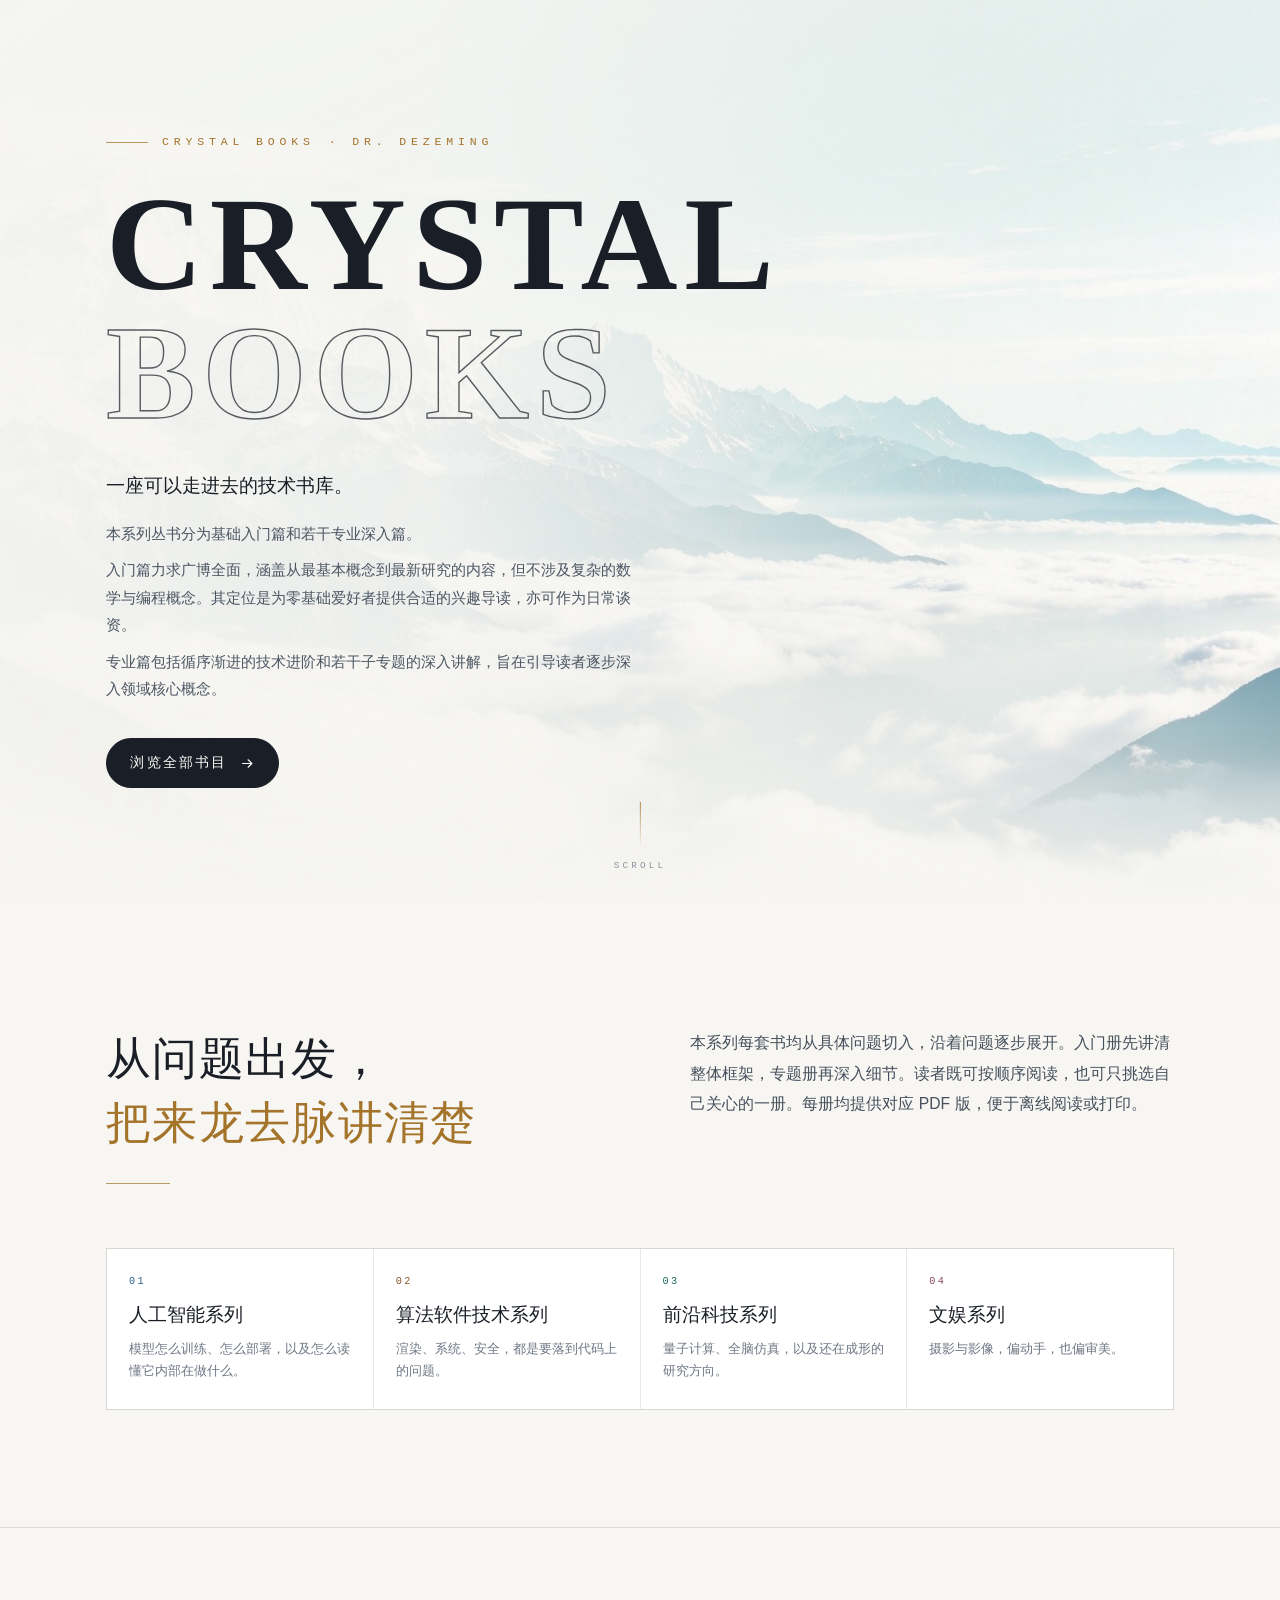
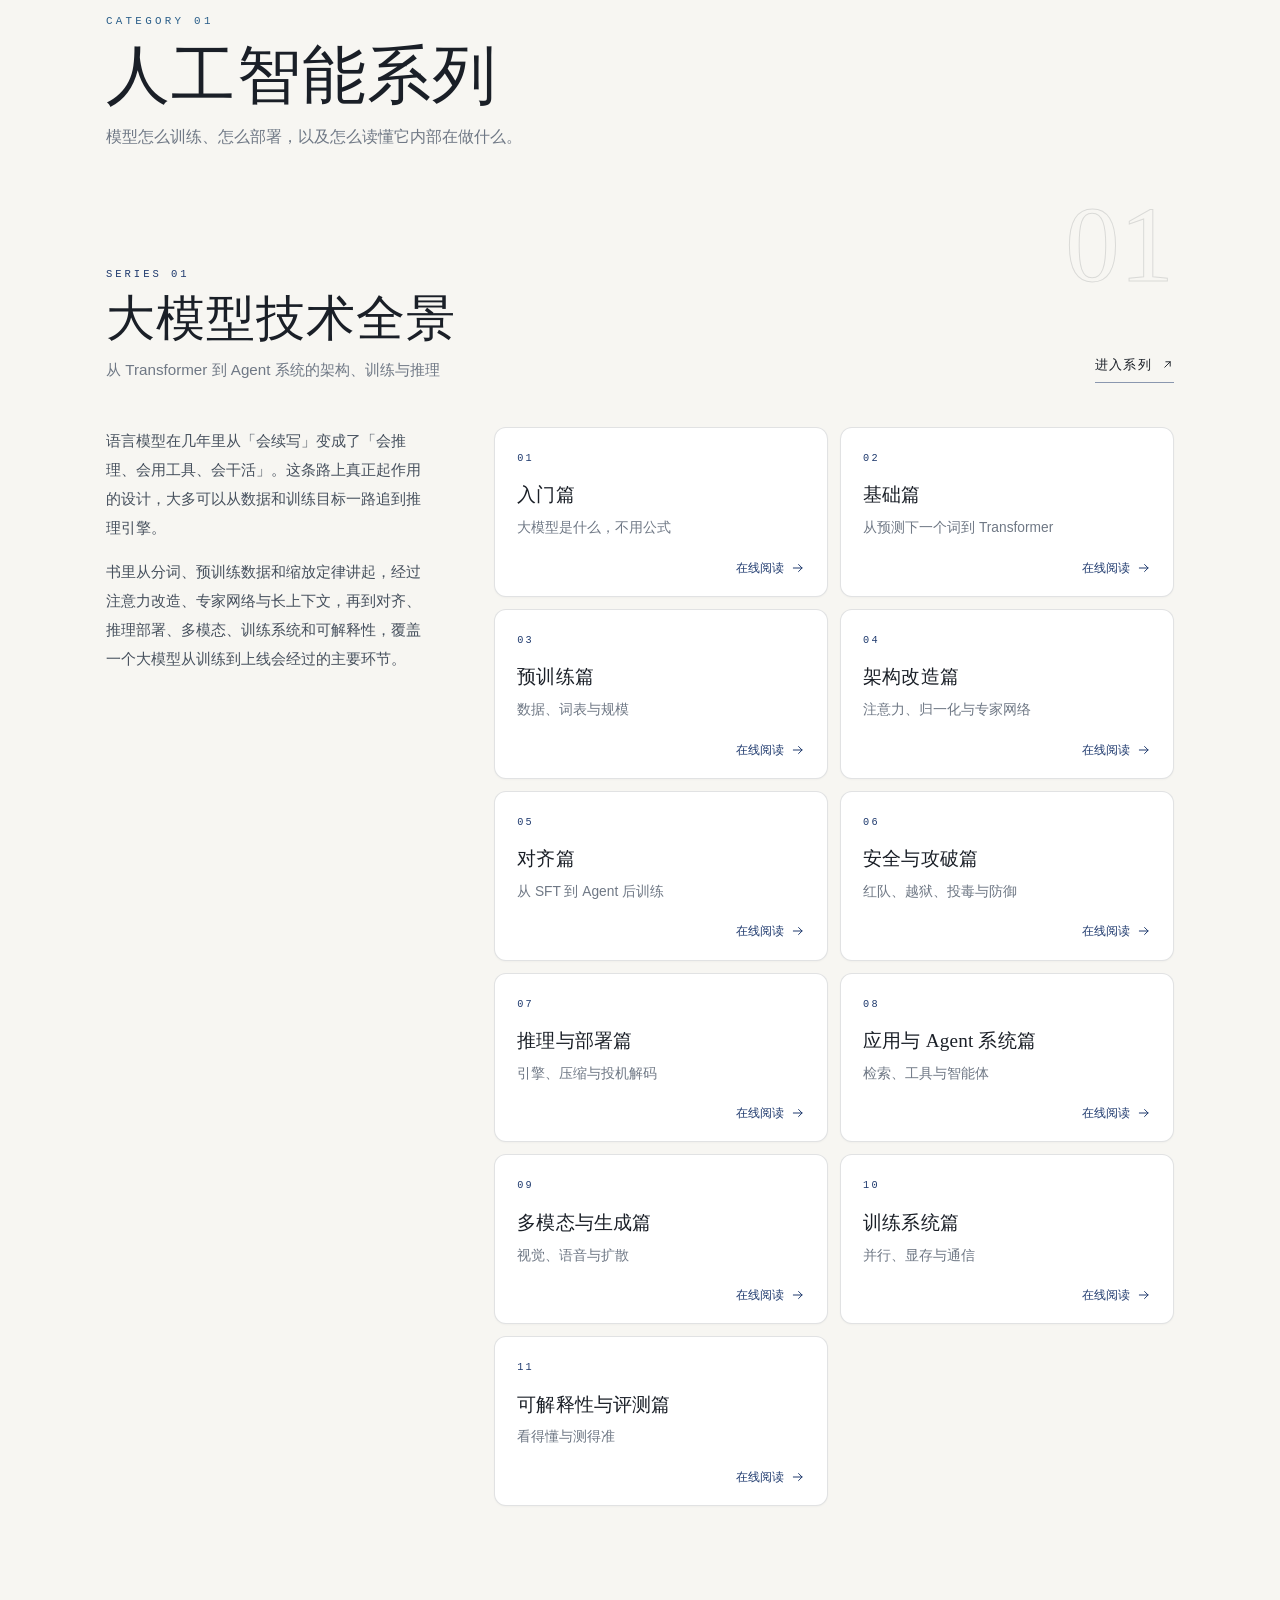
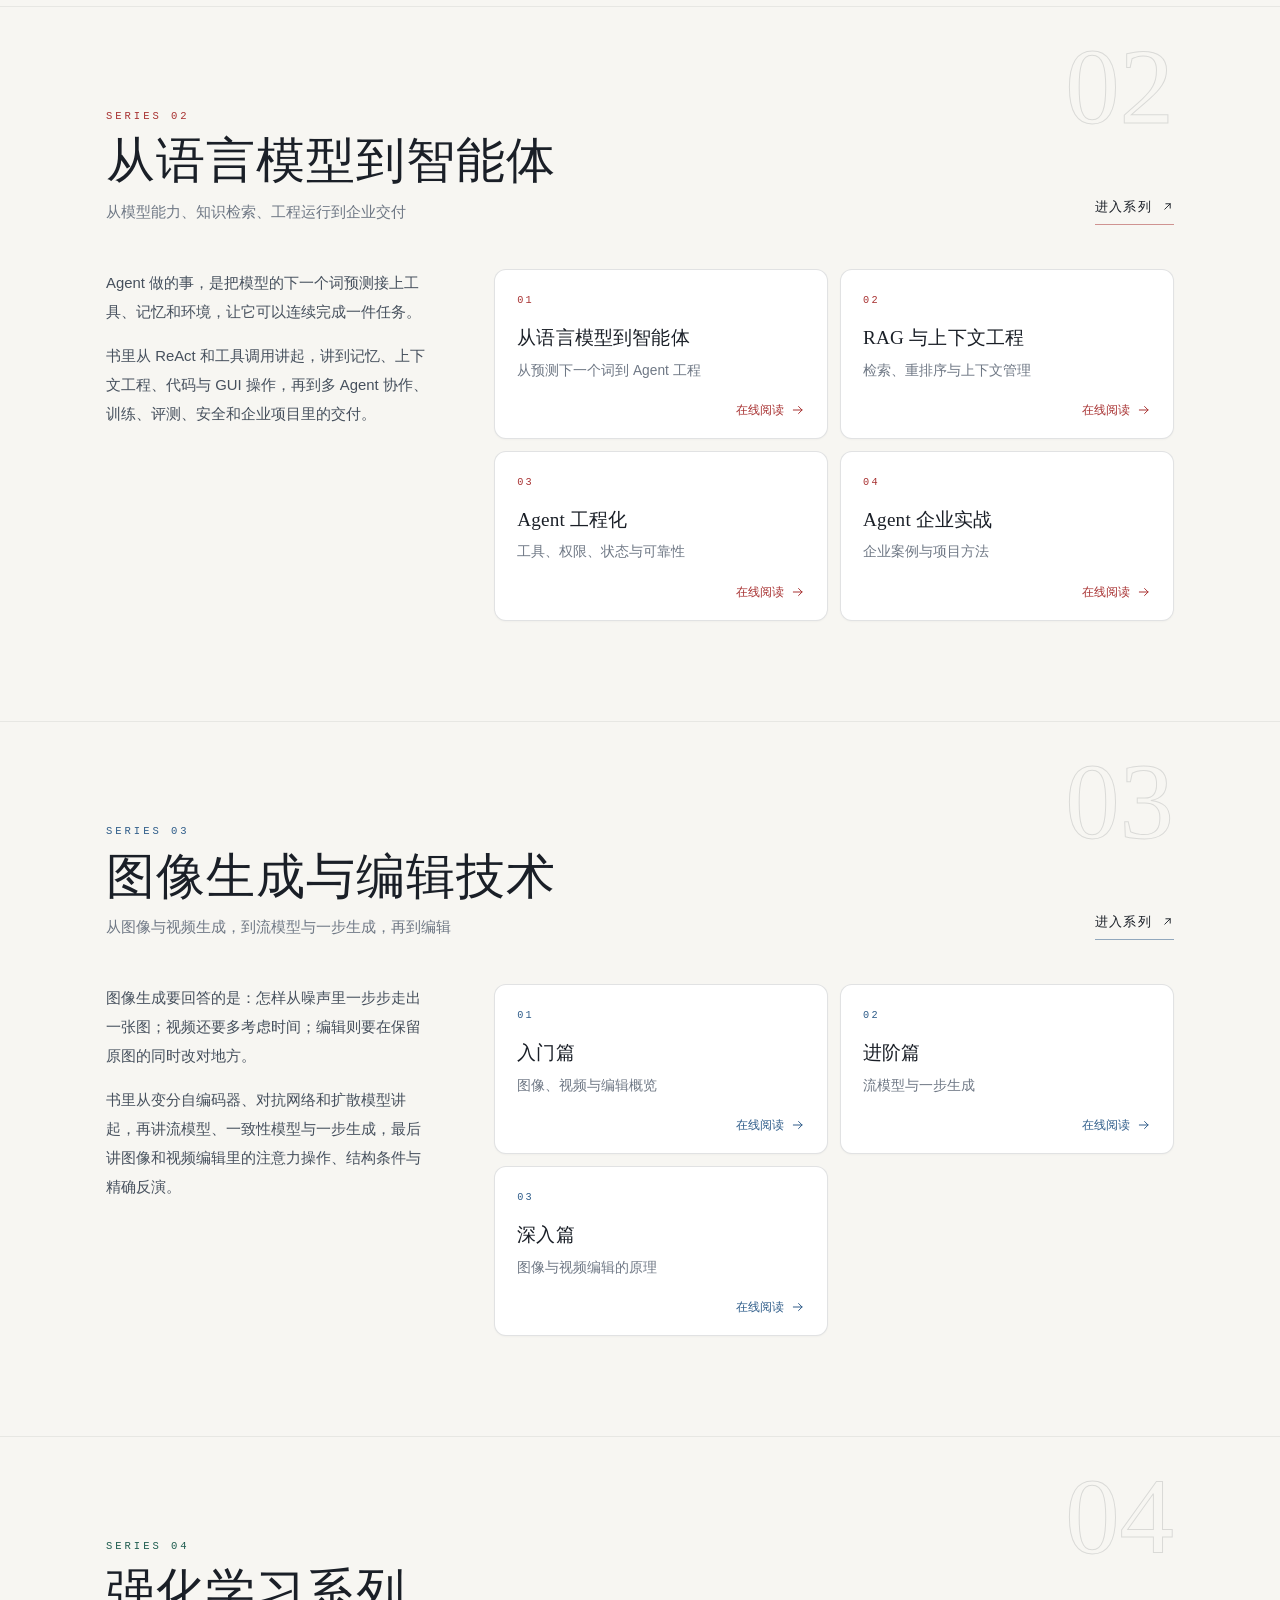
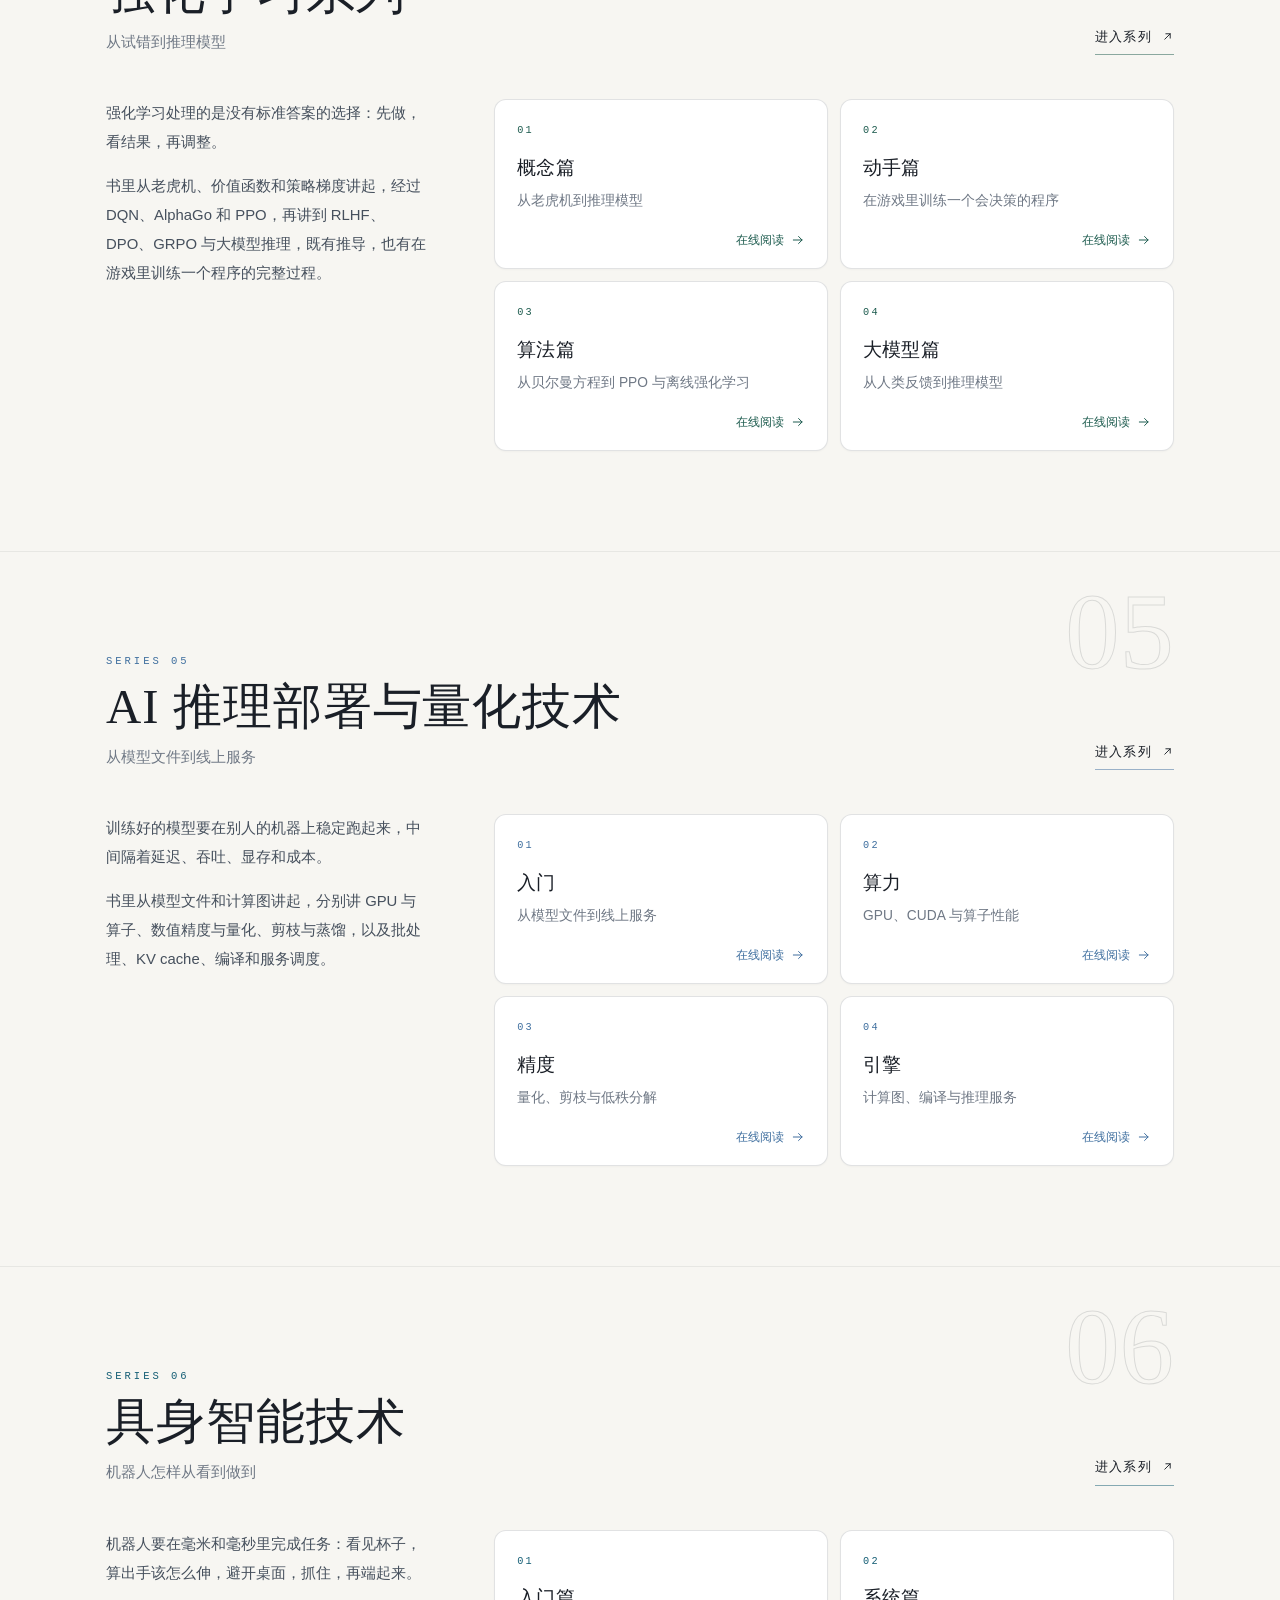
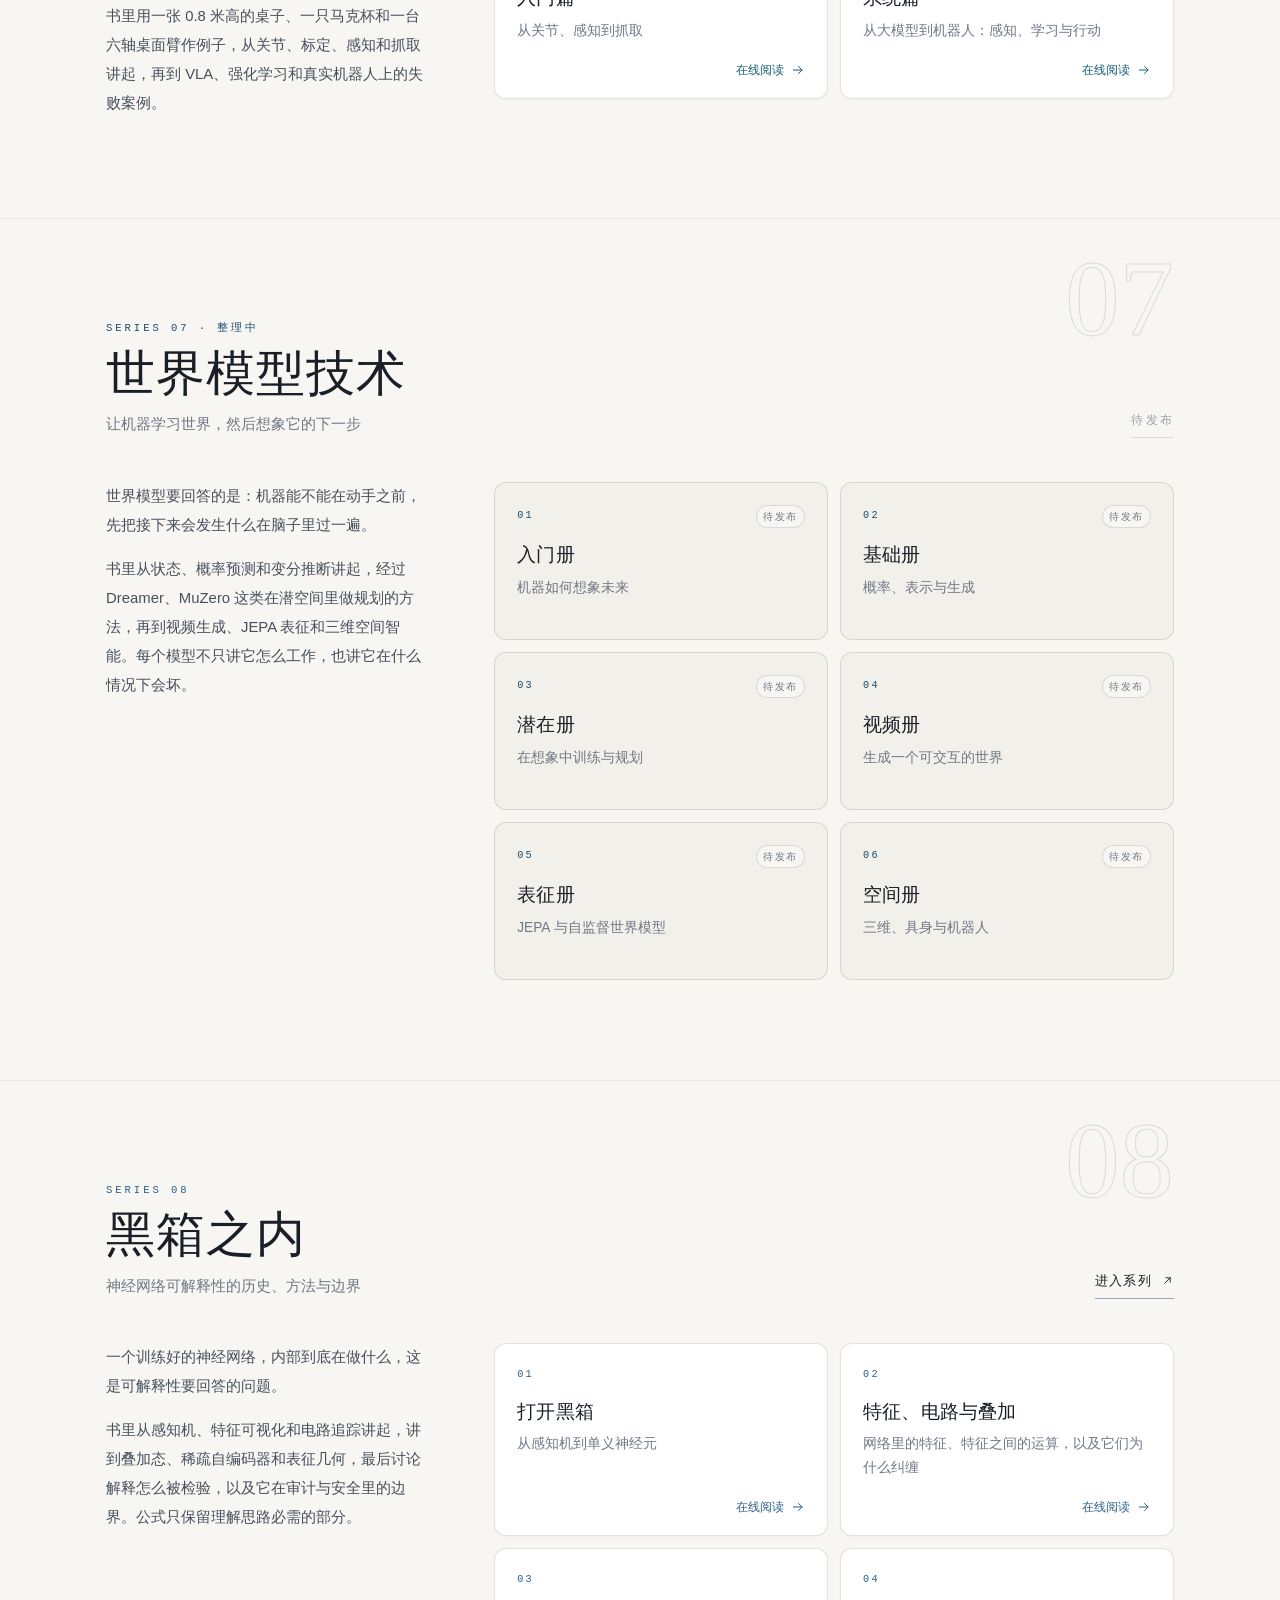
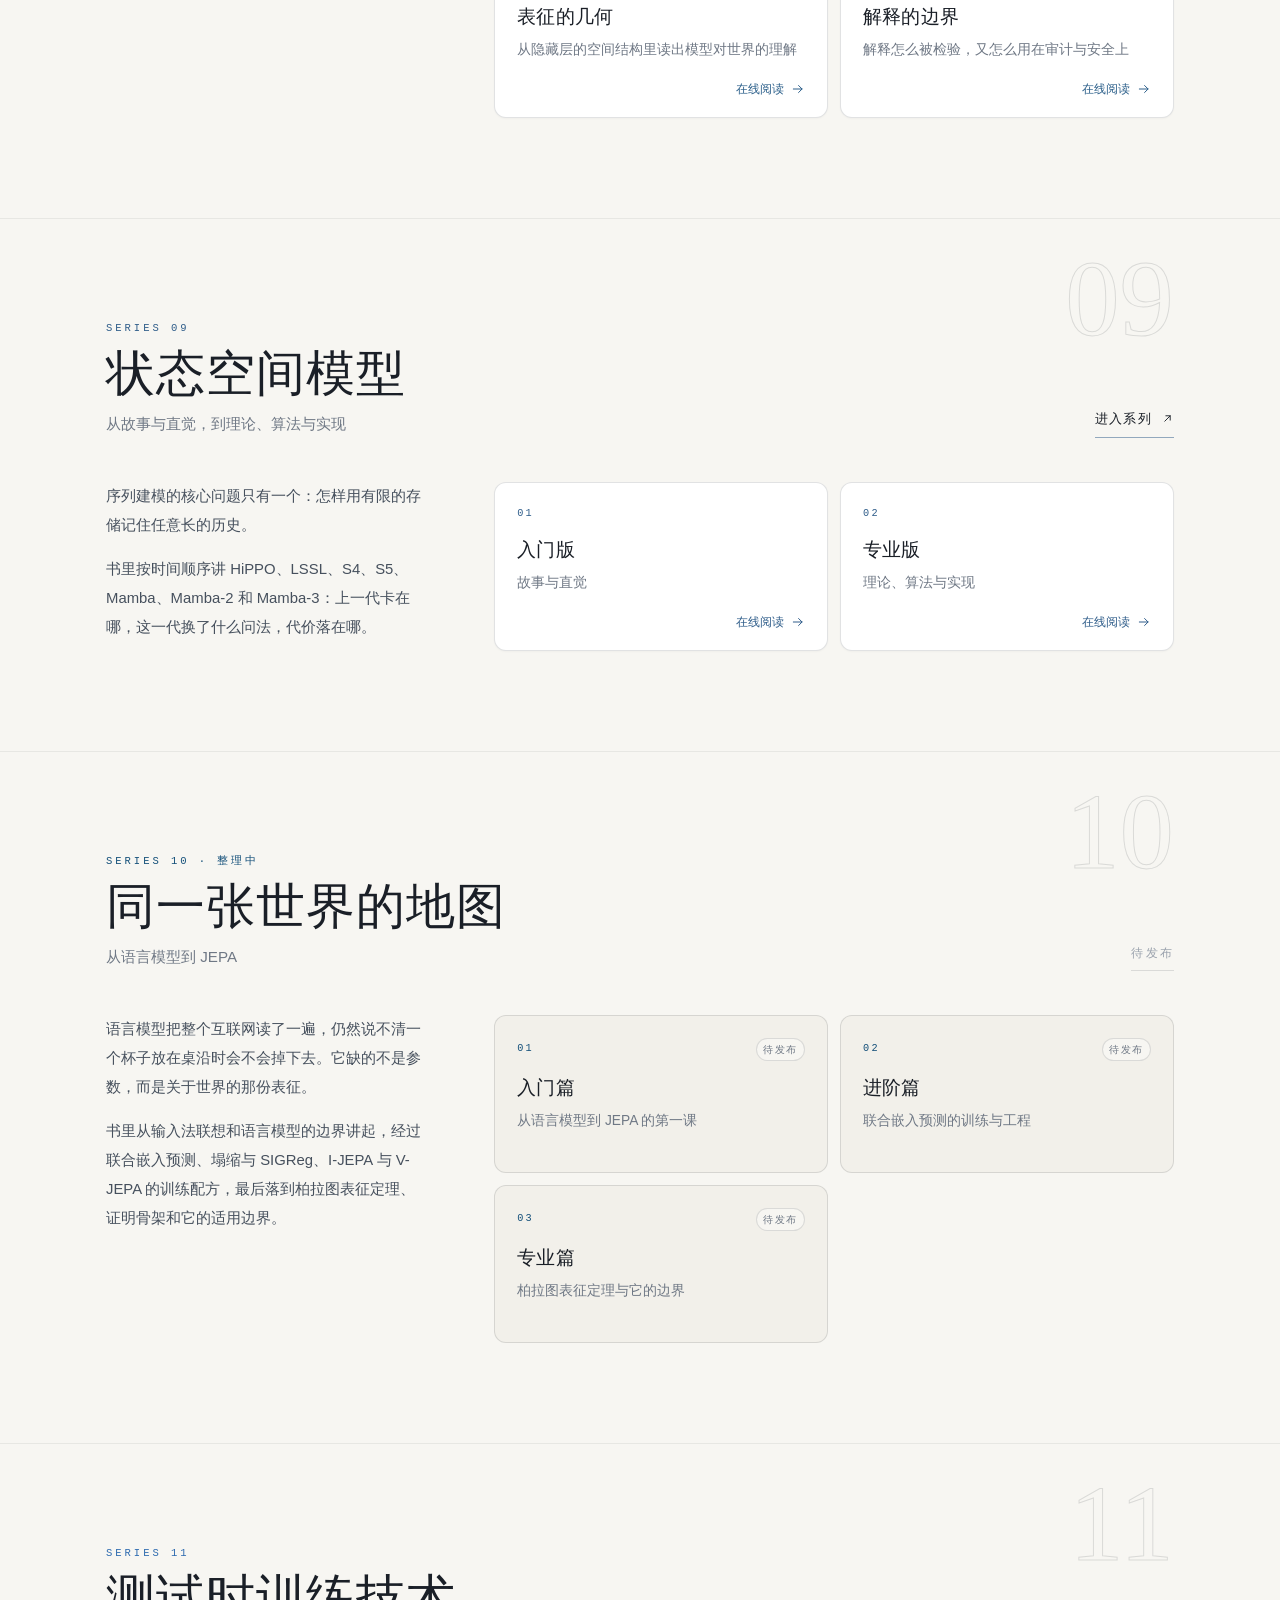
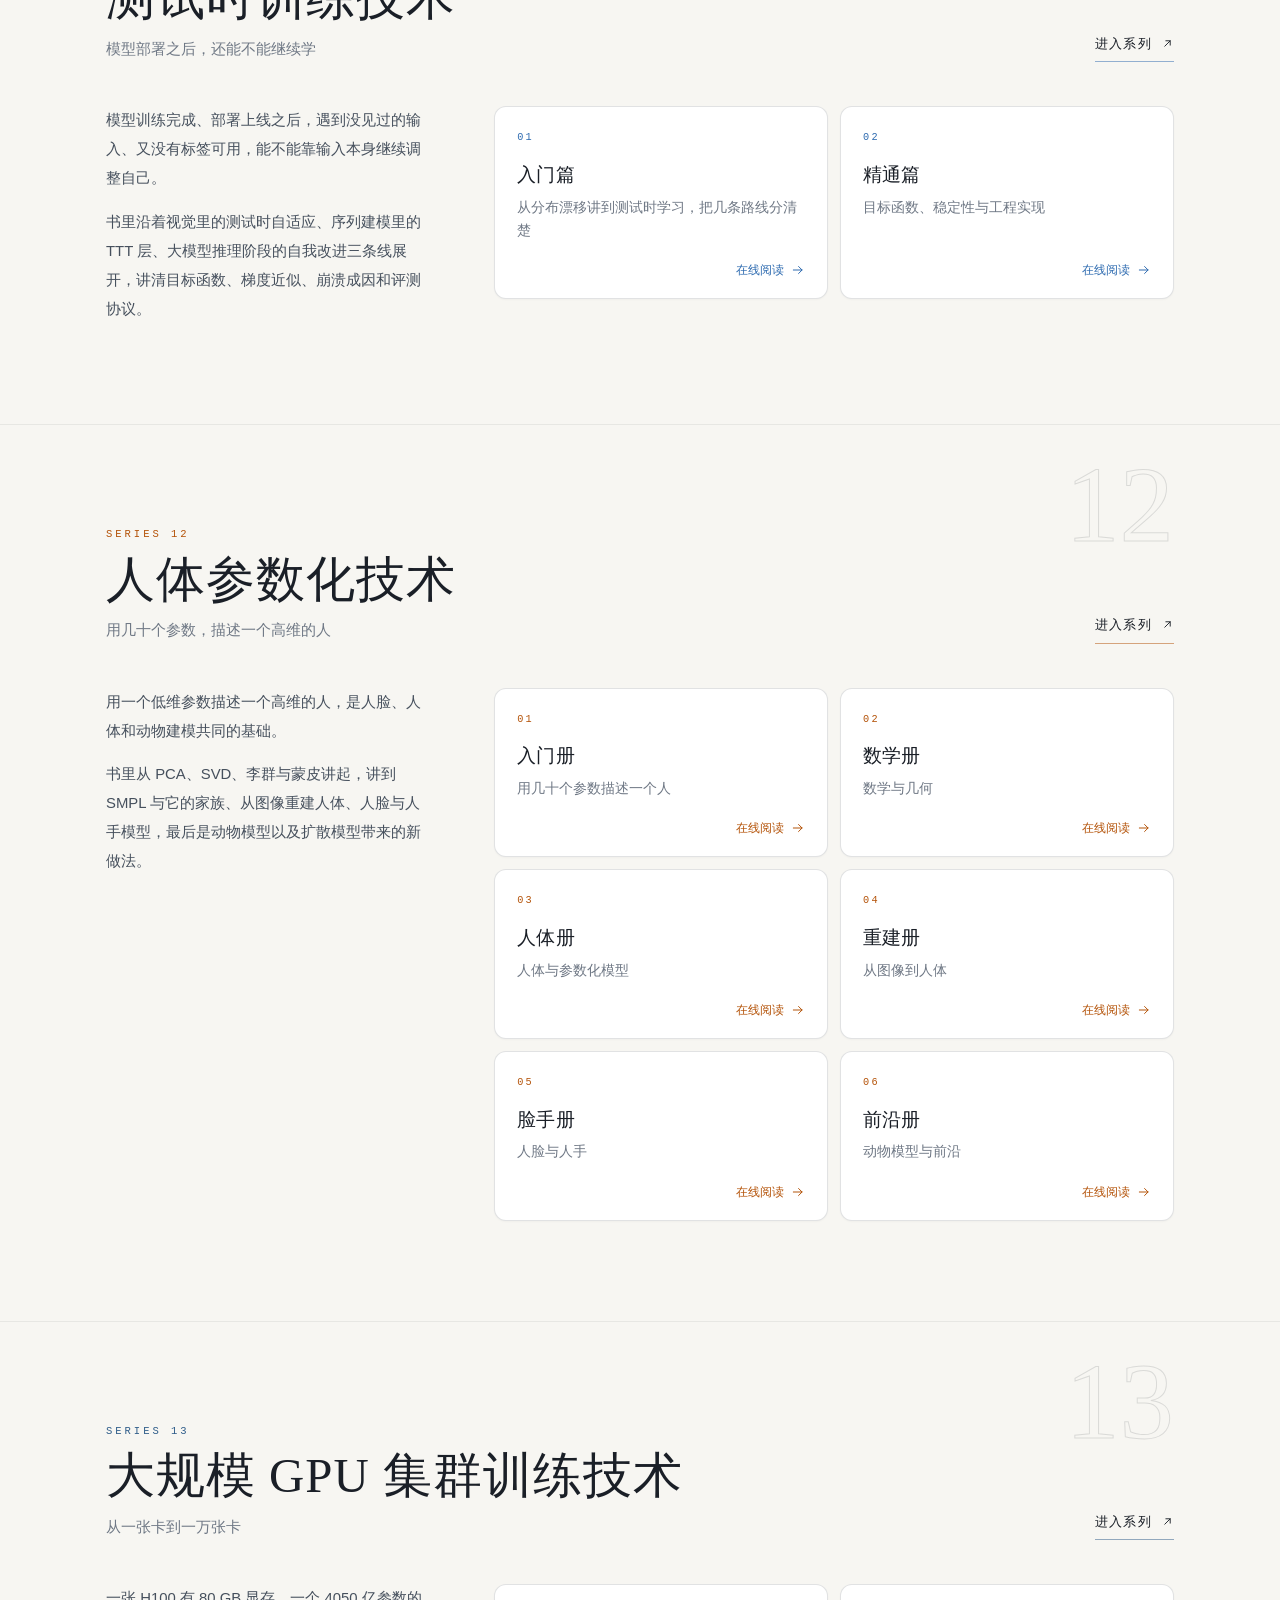
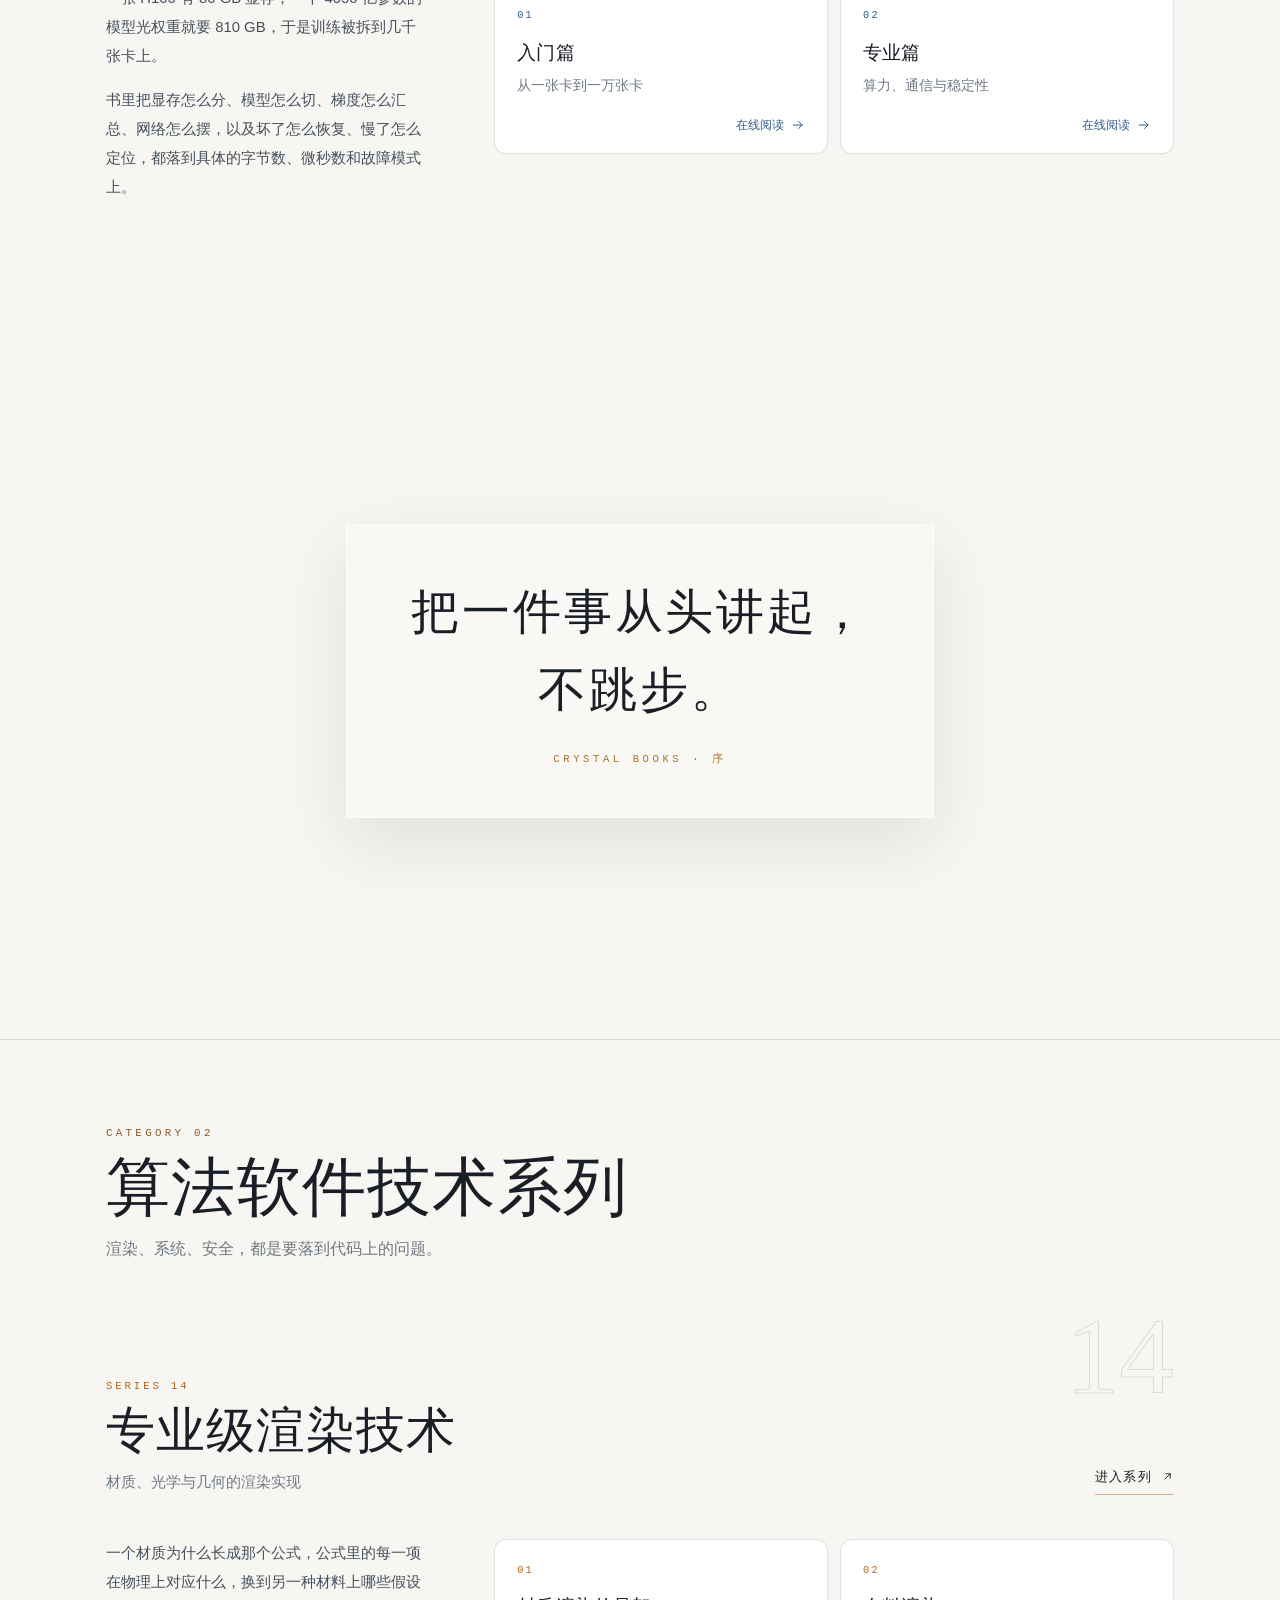
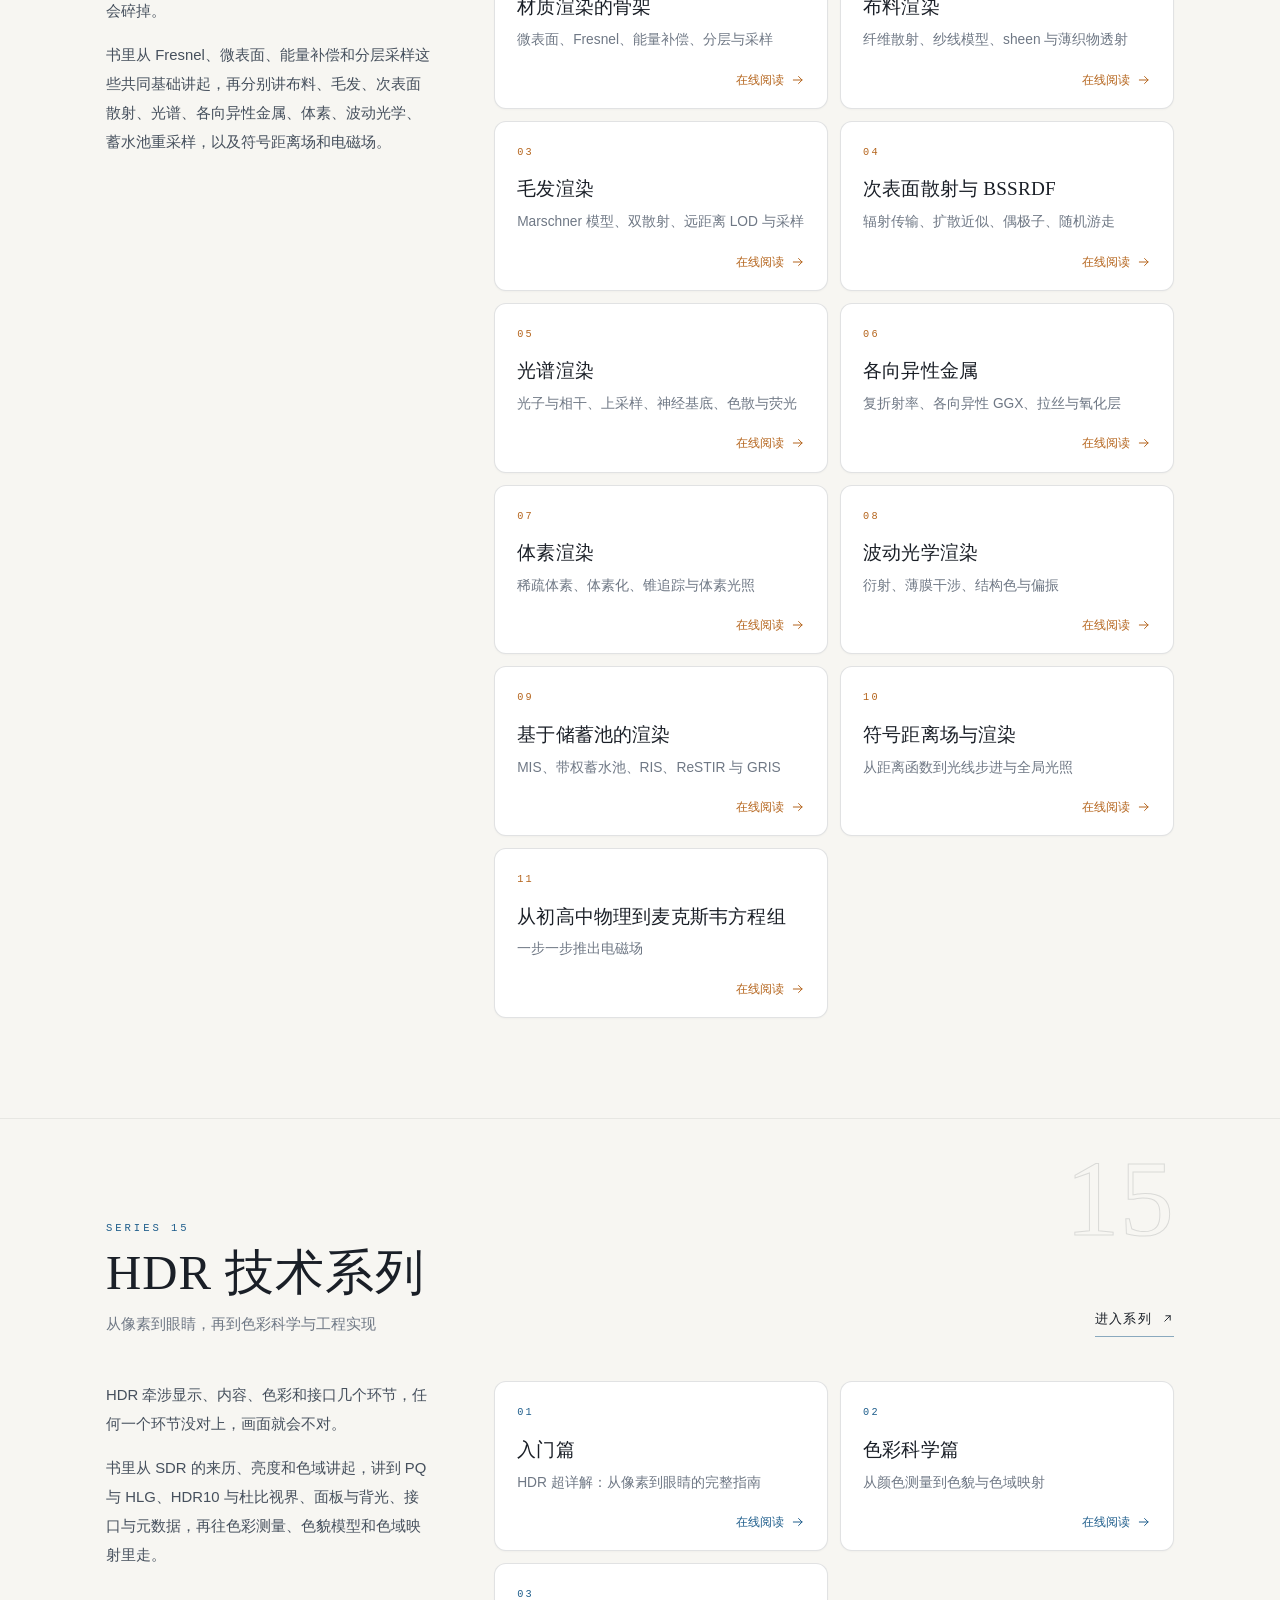
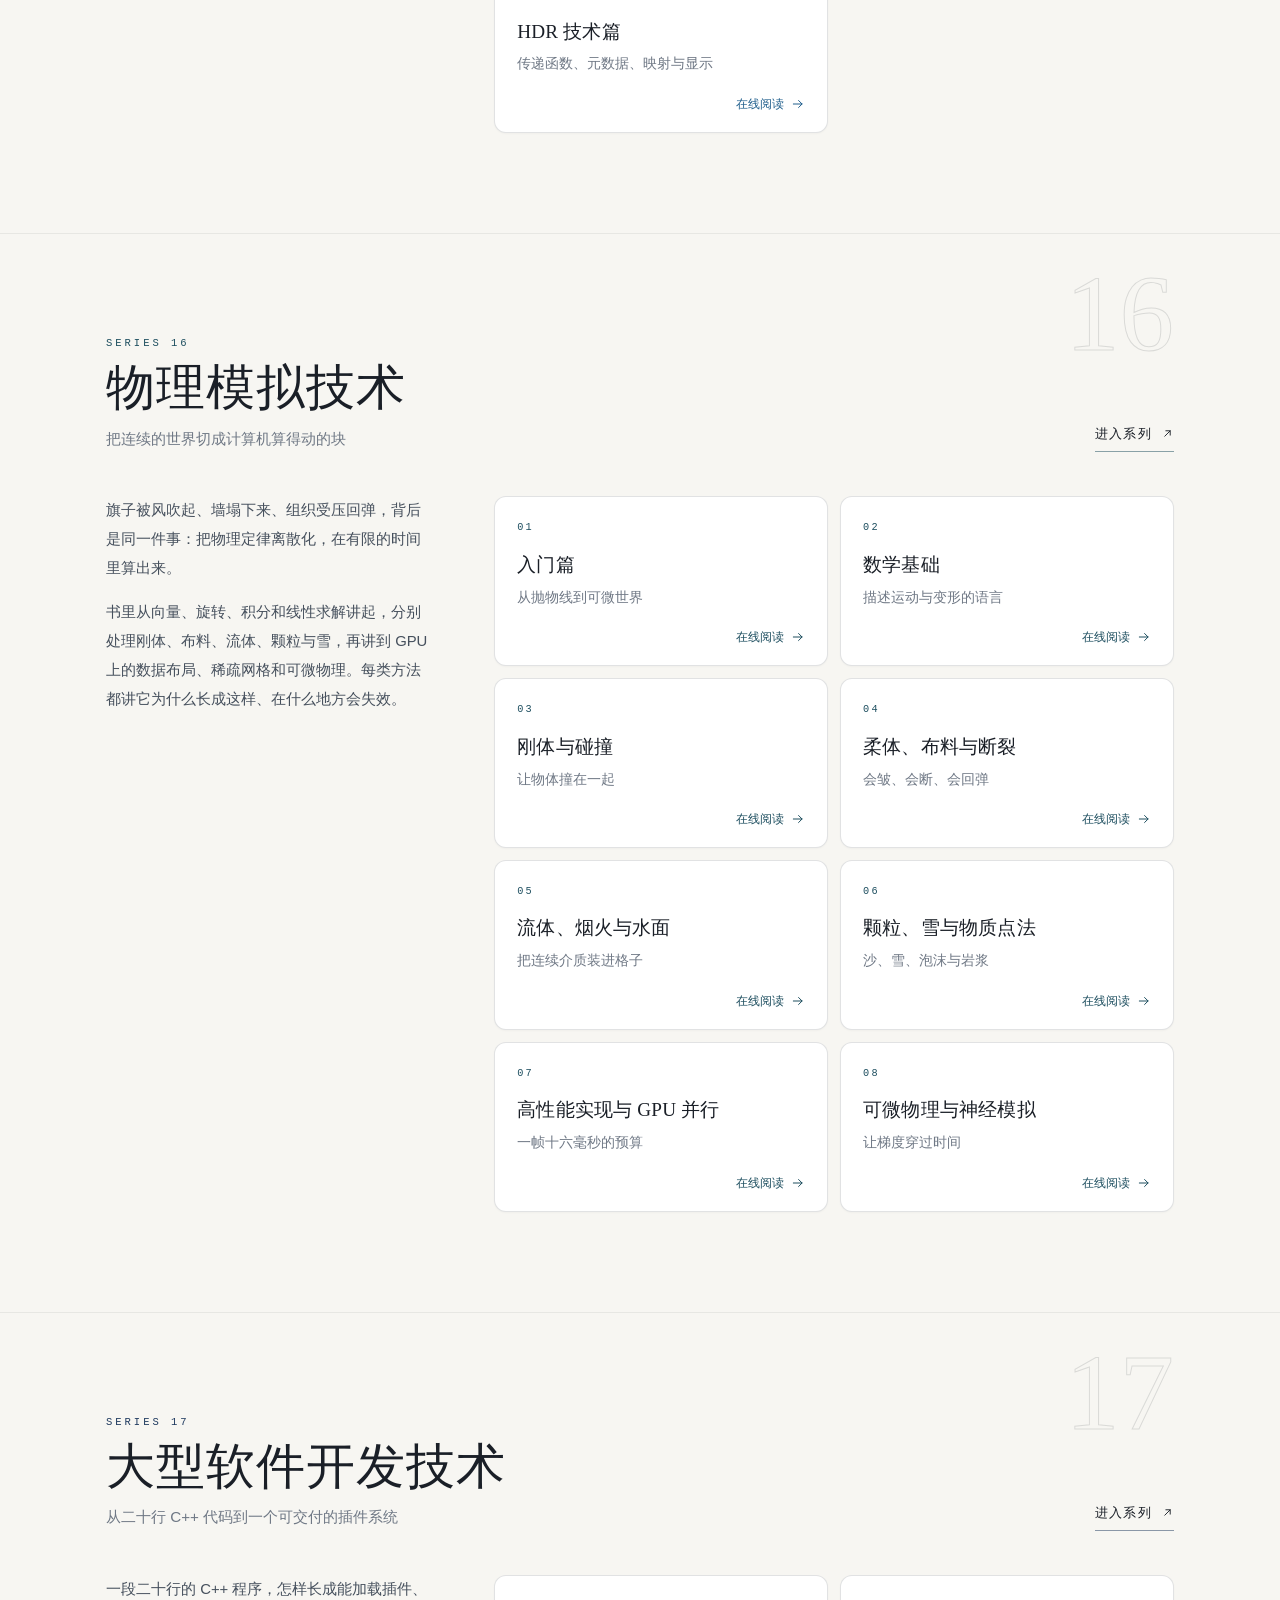
==== index.html @ 7831da2a "新系列接入在线链接，首页封面说明保持居中 黑箱之内与测试时训练技术改用实际 GitHub Pages 地址；补充全脑仿真；同步 tools/sync.py 的系列映射。" ====
<!DOCTYPE html>
<html lang="zh-CN">
<head>
<meta charset="UTF-8">
<meta name="viewport" content="width=device-width, initial-scale=1">
<title>Crystal Books · Dr. Dezeming</title>
<meta name="description" content="Dr. Dezeming 的技术书库，涵盖人工智能、图形渲染、系统工程、物理模拟与量子技术。">
<meta property="og:title" content="Crystal Books · Dr. Dezeming">
<meta property="og:description" content="Dr. Dezeming 的技术书库，在线直读。">
<meta property="og:type" content="website">
<meta property="og:image" content="https://ai-crystal.github.io/Crystal-Books/assets/hero.jpg">
<meta name="author" content="Dr. Dezeming">
<meta name="theme-color" content="#f7f6f2">
<link rel="icon" href="data:image/svg+xml,%3Csvg xmlns='http://www.w3.org/2000/svg' viewBox='0 0 32 32'%3E%3Crect width='32' height='32' fill='%23f7f6f2'/%3E%3Cpath d='M16 5 25 16 16 27 7 16Z' fill='none' stroke='%23a4742a' stroke-width='1.4'/%3E%3C/svg%3E">
<link rel="stylesheet" href="assets/site.css">
</head>
<body>

<header class="nav" id="nav">
  <a class="brand" href="#top" aria-label="Crystal Books 首页">
    <span class="mark"><span>C</span></span>
    <span>CRYSTAL BOOKS<small>技术书库</small></span>
  </a>
  <nav class="chips" id="chips" aria-label="分类导航"></nav>
  <label class="search">
    <input id="q" type="search" placeholder="搜索书名或系列" autocomplete="off" aria-label="搜索">
    <kbd>/</kbd>
  </label>
</header>

<main>
  <section class="hero" id="top">
    <div class="hero-bg"></div>
    <div class="hero-veil"></div>
    <div class="hero-inner">
      <p class="eyebrow">Crystal Books<span class="by"> · Dr. Dezeming</span></p>
      <h1>CRYSTAL<br><em>BOOKS</em></h1>
      <p class="hero-sub hero-lead">一座可以走进去的技术书库。</p>
      <div class="hero-note">
        <p>本系列丛书分为基础入门篇和若干专业深入篇。</p>
        <p>入门篇力求广博全面，涵盖从最基本概念到最新研究的内容，但不涉及复杂的数学与编程概念。其定位是为零基础爱好者提供合适的兴趣导读，亦可作为日常谈资。</p>
        <p>专业篇包括循序渐进的技术进阶和若干子专题的深入讲解，旨在引导读者逐步深入领域核心概念。</p>
      </div>
      <a class="cta" href="#collection">浏览全部书目
        <svg viewBox="0 0 24 24" fill="none" stroke="currentColor" stroke-width="1.7" stroke-linecap="round" stroke-linejoin="round"><path d="M4 12h15M13 6l6 6-6 6"/></svg>
      </a>
    </div>
    <div class="scroll-cue"><i></i><span>Scroll</span></div>
  </section>

  <section class="intro wrap" id="collection">
    <div class="intro-grid">
      <div>
        <h2>从问题出发，<br><span>把来龙去脉讲清楚</span></h2>
        <div class="rule"></div>
      </div>
      <div>
        <p class="intro-text">本系列每套书均从具体问题切入，沿着问题逐步展开。入门册先讲清整体框架，专题册再深入细节。读者既可按顺序阅读，也可只挑选自己关心的一册。每册均提供对应 PDF 版，便于离线阅读或打印。</p>
      </div>
    </div>
    <div class="cat-index" id="cat-index"></div>
  </section>

  <div class="wrap"><p class="search-note" id="search-note"></p></div>
  <div id="series-list"></div>
  <div class="wrap"><div class="empty" id="empty">没有找到匹配的书，换个关键词试试。</div></div>
</main>

<footer class="footer">
  <div class="wrap">
    <p class="footer-word">CRYSTAL <span>BOOKS</span></p>
    <p class="footer-sub">Dr. Dezeming 的技术书稿合集。文字与插图采用 CC BY-NC-SA 4.0 许可发布，转载请注明作者与出处。</p>
    <div class="footer-grid">
      <span>© 2026 Dr. Dezeming</span>
      <div class="footer-links">
        <a href="https://github.com/ai-crystal/Crystal-Books" target="_blank" rel="noopener">GitHub 仓库</a>
        <a href="#top">回到顶部</a>
      </div>
    </div>
  </div>
</footer>

<button class="to-top" id="to-top" aria-label="回到顶部">
  <svg width="16" height="16" viewBox="0 0 24 24" fill="none" stroke="currentColor" stroke-width="1.8" stroke-linecap="round" stroke-linejoin="round"><path d="M12 19V5M6 11l6-6 6 6"/></svg>
</button>

<script>
window.CATEGORIES = [{"id":"ai","name":"人工智能系列","desc":"模型怎么训练、怎么部署，以及怎么读懂它内部在做什么。","color":"#2b5f8a"},{"id":"software","name":"算法软件技术系列","desc":"渲染、系统、安全，都是要落到代码上的问题。","color":"#8a5a2b"},{"id":"frontier","name":"前沿科技系列","desc":"量子计算、全脑仿真，以及还在成形的研究方向。","color":"#1f6b63"},{"id":"culture","name":"文娱系列","desc":"摄影与影像，偏动手，也偏审美。","color":"#8a4a5a"}];
window.BOOK_DATA = [{"name":"大模型技术全景","chip":"大模型","subtitle":"从 Transformer 到 Agent 系统的架构、训练与推理","intro":["语言模型在几年里从「会续写」变成了「会推理、会用工具、会干活」。这条路上真正起作用的设计，大多可以从数据和训练目标一路追到推理引擎。","书里从分词、预训练数据和缩放定律讲起，经过注意力改造、专家网络与长上下文，再到对齐、推理部署、多模态、训练系统和可解释性，覆盖一个大模型从训练到上线会经过的主要环节。"],"theme":"#1f3a6e","site":"https://ai-crystal.github.io/LLM/","repo":"https://github.com/ai-crystal/LLM","available":true,"pages":1420,"books":[{"title":"入门篇","one":"大模型是什么，不用公式","pages":172,"chapters":22,"url":"https://ai-crystal.github.io/LLM/#/books/v1-intro/README","available":true},{"title":"基础篇","one":"从预测下一个词到 Transformer","pages":157,"chapters":11,"url":"https://ai-crystal.github.io/LLM/#/books/v2-basics/README","available":true},{"title":"预训练篇","one":"数据、词表与规模","pages":147,"chapters":12,"url":"https://ai-crystal.github.io/LLM/#/books/v3-pretrain/README","available":true},{"title":"架构改造篇","one":"注意力、归一化与专家网络","pages":113,"chapters":10,"url":"https://ai-crystal.github.io/LLM/#/books/v4-architecture/README","available":true},{"title":"对齐篇","one":"从 SFT 到 Agent 后训练","pages":139,"chapters":12,"url":"https://ai-crystal.github.io/LLM/#/books/v5-alignment/README","available":true},{"title":"安全与攻破篇","one":"红队、越狱、投毒与防御","pages":119,"chapters":11,"url":"https://ai-crystal.github.io/LLM/#/books/v6-safety/README","available":true},{"title":"推理与部署篇","one":"引擎、压缩与投机解码","pages":125,"chapters":10,"url":"https://ai-crystal.github.io/LLM/#/books/v7-inference/README","available":true},{"title":"应用与 Agent 系统篇","one":"检索、工具与智能体","pages":124,"chapters":10,"url":"https://ai-crystal.github.io/LLM/#/books/v8-apps/README","available":true},{"title":"多模态与生成篇","one":"视觉、语音与扩散","pages":108,"chapters":9,"url":"https://ai-crystal.github.io/LLM/#/books/v9-multimodal/README","available":true},{"title":"训练系统篇","one":"并行、显存与通信","pages":110,"chapters":8,"url":"https://ai-crystal.github.io/LLM/#/books/v10-systems/README","available":true},{"title":"可解释性与评测篇","one":"看得懂与测得准","pages":106,"chapters":8,"url":"https://ai-crystal.github.io/LLM/#/books/v11-interpret/README","available":true}],"cat":"ai","cat_name":"人工智能系列"},{"name":"从语言模型到智能体","chip":"智能体","subtitle":"从模型能力、知识检索、工程运行到企业交付","intro":["Agent 做的事，是把模型的下一个词预测接上工具、记忆和环境，让它可以连续完成一件任务。","书里从 ReAct 和工具调用讲起，讲到记忆、上下文工程、代码与 GUI 操作，再到多 Agent 协作、训练、评测、安全和企业项目里的交付。"],"theme":"#a83232","site":"https://ai-crystal.github.io/AI-Agent-Learning/","repo":"https://github.com/ai-crystal/AI-Agent-Learning","available":true,"pages":333,"books":[{"title":"从语言模型到智能体","one":"从预测下一个词到 Agent 工程","pages":187,"chapters":17,"url":"https://ai-crystal.github.io/AI-Agent-Learning/#/books/ai-agent-foundations/README","available":true},{"title":"RAG 与上下文工程","one":"检索、重排序与上下文管理","pages":58,"chapters":10,"url":"https://ai-crystal.github.io/AI-Agent-Learning/#/books/rag-context-rerank/README","available":true},{"title":"Agent 工程化","one":"工具、权限、状态与可靠性","pages":49,"chapters":10,"url":"https://ai-crystal.github.io/AI-Agent-Learning/#/books/agent-engineering/README","available":true},{"title":"Agent 企业实战","one":"企业案例与项目方法","pages":39,"chapters":9,"url":"https://ai-crystal.github.io/AI-Agent-Learning/#/books/agent-enterprise-cases/README","available":true}],"cat":"ai","cat_name":"人工智能系列"},{"name":"图像生成与编辑技术","chip":"图像生成","subtitle":"从图像与视频生成，到流模型与一步生成，再到编辑","intro":["图像生成要回答的是：怎样从噪声里一步步走出一张图；视频还要多考虑时间；编辑则要在保留原图的同时改对地方。","书里从变分自编码器、对抗网络和扩散模型讲起，再讲流模型、一致性模型与一步生成，最后讲图像和视频编辑里的注意力操作、结构条件与精确反演。"],"theme":"#2f5d8a","site":"https://ai-crystal.github.io/Image-Video-Generation-Editing/","repo":"https://github.com/ai-crystal/Image-Video-Generation-Editing","available":true,"pages":220,"books":[{"title":"入门篇","one":"图像、视频与编辑概览","pages":115,"chapters":25,"url":"https://ai-crystal.github.io/Image-Video-Generation-Editing/#/books/beginner/README","available":true},{"title":"进阶篇","one":"流模型与一步生成","pages":53,"chapters":12,"url":"https://ai-crystal.github.io/Image-Video-Generation-Editing/#/books/advanced/README","available":true},{"title":"深入篇","one":"图像与视频编辑的原理","pages":52,"chapters":12,"url":"https://ai-crystal.github.io/Image-Video-Generation-Editing/#/books/editing/README","available":true}],"cat":"ai","cat_name":"人工智能系列"},{"name":"强化学习系列","chip":"强化学习","subtitle":"从试错到推理模型","intro":["强化学习处理的是没有标准答案的选择：先做，看结果，再调整。","书里从老虎机、价值函数和策略梯度讲起，经过 DQN、AlphaGo 和 PPO，再讲到 RLHF、DPO、GRPO 与大模型推理，既有推导，也有在游戏里训练一个程序的完整过程。"],"theme":"#1e5c4f","site":"https://ai-crystal.github.io/Reinforcement-Learning/","repo":"https://github.com/ai-crystal/Reinforcement-Learning","available":true,"pages":580,"books":[{"title":"概念篇","one":"从老虎机到推理模型","pages":254,"chapters":21,"url":"https://ai-crystal.github.io/Reinforcement-Learning/#/books/concepts/README","available":true},{"title":"动手篇","one":"在游戏里训练一个会决策的程序","pages":105,"chapters":19,"url":"https://ai-crystal.github.io/Reinforcement-Learning/#/books/hands-on/README","available":true},{"title":"算法篇","one":"从贝尔曼方程到 PPO 与离线强化学习","pages":108,"chapters":20,"url":"https://ai-crystal.github.io/Reinforcement-Learning/#/books/algorithms/README","available":true},{"title":"大模型篇","one":"从人类反馈到推理模型","pages":113,"chapters":19,"url":"https://ai-crystal.github.io/Reinforcement-Learning/#/books/llm-rl/README","available":true}],"cat":"ai","cat_name":"人工智能系列"},{"name":"AI 推理部署与量化技术","chip":"推理部署","subtitle":"从模型文件到线上服务","intro":["训练好的模型要在别人的机器上稳定跑起来，中间隔着延迟、吞吐、显存和成本。","书里从模型文件和计算图讲起，分别讲 GPU 与算子、数值精度与量化、剪枝与蒸馏，以及批处理、KV cache、编译和服务调度。"],"theme":"#3f6f9f","site":"https://ai-crystal.github.io/AI-Quantification-Deployment/","repo":"https://github.com/ai-crystal/AI-Quantification-Deployment","available":true,"pages":355,"books":[{"title":"入门","one":"从模型文件到线上服务","pages":116,"chapters":28,"url":"https://ai-crystal.github.io/AI-Quantification-Deployment/#/books/intro/README","available":true},{"title":"算力","one":"GPU、CUDA 与算子性能","pages":83,"chapters":14,"url":"https://ai-crystal.github.io/AI-Quantification-Deployment/#/books/compute/README","available":true},{"title":"精度","one":"量化、剪枝与低秩分解","pages":82,"chapters":15,"url":"https://ai-crystal.github.io/AI-Quantification-Deployment/#/books/precision/README","available":true},{"title":"引擎","one":"计算图、编译与推理服务","pages":74,"chapters":14,"url":"https://ai-crystal.github.io/AI-Quantification-Deployment/#/books/engine/README","available":true}],"cat":"ai","cat_name":"人工智能系列"},{"name":"具身智能技术","chip":"具身智能","subtitle":"机器人怎样从看到做到","intro":["机器人要在毫米和毫秒里完成任务：看见杯子，算出手该怎么伸，避开桌面，抓住，再端起来。","书里用一张 0.8 米高的桌子、一只马克杯和一台六轴桌面臂作例子，从关节、标定、感知和抓取讲起，再到 VLA、强化学习和真实机器人上的失败案例。"],"theme":"#155e75","site":"https://ai-crystal.github.io/Embodied-AI/","repo":"https://github.com/ai-crystal/Embodied-AI","available":true,"pages":361,"books":[{"title":"入门篇","one":"从关节、感知到抓取","pages":156,"chapters":18,"url":"https://ai-crystal.github.io/Embodied-AI/#/books/intro/README","available":true},{"title":"系统篇","one":"从大模型到机器人：感知、学习与行动","pages":205,"chapters":21,"url":"https://ai-crystal.github.io/Embodied-AI/#/books/system/README","available":true}],"cat":"ai","cat_name":"人工智能系列"},{"name":"世界模型技术","chip":"世界模型","subtitle":"让机器学习世界，然后想象它的下一步","intro":["世界模型要回答的是：机器能不能在动手之前，先把接下来会发生什么在脑子里过一遍。","书里从状态、概率预测和变分推断讲起，经过 Dreamer、MuZero 这类在潜空间里做规划的方法，再到视频生成、JEPA 表征和三维空间智能。每个模型不只讲它怎么工作，也讲它在什么情况下会坏。"],"theme":"#1d4e6f","site":"https://ai-crystal.github.io/World-Models/","repo":"","available":false,"pages":478,"books":[{"title":"入门册","one":"机器如何想象未来","pages":73,"chapters":10,"url":"","available":false},{"title":"基础册","one":"概率、表示与生成","pages":88,"chapters":10,"url":"","available":false},{"title":"潜在册","one":"在想象中训练与规划","pages":83,"chapters":10,"url":"","available":false},{"title":"视频册","one":"生成一个可交互的世界","pages":80,"chapters":10,"url":"","available":false},{"title":"表征册","one":"JEPA 与自监督世界模型","pages":72,"chapters":9,"url":"","available":false},{"title":"空间册","one":"三维、具身与机器人","pages":82,"chapters":10,"url":"","available":false}],"cat":"ai","cat_name":"人工智能系列"},{"name":"黑箱之内","chip":"黑箱之内","subtitle":"神经网络可解释性的历史、方法与边界","intro":["一个训练好的神经网络，内部到底在做什么，这是可解释性要回答的问题。","书里从感知机、特征可视化和电路追踪讲起，讲到叠加态、稀疏自编码器和表征几何，最后讨论解释怎么被检验，以及它在审计与安全里的边界。公式只保留理解思路必需的部分。"],"theme":"#2b5f8a","site":"https://ai-crystal.github.io/Interpretable-NN/","repo":"https://github.com/ai-crystal/Interpretable-NN","available":true,"pages":258,"books":[{"title":"打开黑箱","one":"从感知机到单义神经元","pages":90,"chapters":19,"url":"https://ai-crystal.github.io/Interpretable-NN/#/books/01-seeing-the-black-box/README","available":true},{"title":"特征、电路与叠加","one":"网络里的特征、特征之间的运算，以及它们为什么纠缠","pages":62,"chapters":13,"url":"https://ai-crystal.github.io/Interpretable-NN/#/books/02-features-circuits/README","available":true},{"title":"表征的几何","one":"从隐藏层的空间结构里读出模型对世界的理解","pages":52,"chapters":11,"url":"https://ai-crystal.github.io/Interpretable-NN/#/books/03-geometry-of-representation/README","available":true},{"title":"解释的边界","one":"解释怎么被检验，又怎么用在审计与安全上","pages":54,"chapters":11,"url":"https://ai-crystal.github.io/Interpretable-NN/#/books/04-limits-of-explanation/README","available":true}],"cat":"ai","cat_name":"人工智能系列"},{"name":"状态空间模型","chip":"状态空间","subtitle":"从故事与直觉，到理论、算法与实现","intro":["序列建模的核心问题只有一个：怎样用有限的存储记住任意长的历史。","书里按时间顺序讲 HiPPO、LSSL、S4、S5、Mamba、Mamba-2 和 Mamba-3：上一代卡在哪，这一代换了什么问法，代价落在哪。"],"theme":"#2f5d8a","site":"https://ai-crystal.github.io/Mamba/","repo":"https://github.com/ai-crystal/Mamba","available":true,"pages":404,"books":[{"title":"入门版","one":"故事与直觉","pages":41,"chapters":14,"url":"https://ai-crystal.github.io/Mamba/#/books/intro/README","available":true},{"title":"专业版","one":"理论、算法与实现","pages":363,"chapters":35,"url":"https://ai-crystal.github.io/Mamba/#/books/pro/README","available":true}],"cat":"ai","cat_name":"人工智能系列"},{"name":"同一张世界的地图","chip":"JEPA","subtitle":"从语言模型到 JEPA","intro":["语言模型把整个互联网读了一遍，仍然说不清一个杯子放在桌沿时会不会掉下去。它缺的不是参数，而是关于世界的那份表征。","书里从输入法联想和语言模型的边界讲起，经过联合嵌入预测、塌缩与 SIGReg、I-JEPA 与 V-JEPA 的训练配方，最后落到柏拉图表征定理、证明骨架和它的适用边界。"],"theme":"#14507a","site":"https://ai-crystal.github.io/world-map-jepa/","repo":"https://github.com/ai-crystal/world-map-jepa","available":false,"pages":235,"books":[{"title":"入门篇","one":"从语言模型到 JEPA 的第一课","pages":74,"chapters":9,"url":"","available":false},{"title":"进阶篇","one":"联合嵌入预测的训练与工程","pages":83,"chapters":9,"url":"","available":false},{"title":"专业篇","one":"柏拉图表征定理与它的边界","pages":78,"chapters":8,"url":"","available":false}],"cat":"ai","cat_name":"人工智能系列"},{"name":"测试时训练技术","chip":"测试时训练技术","subtitle":"模型部署之后，还能不能继续学","intro":["模型训练完成、部署上线之后，遇到没见过的输入、又没有标签可用，能不能靠输入本身继续调整自己。","书里沿着视觉里的测试时自适应、序列建模里的 TTT 层、大模型推理阶段的自我改进三条线展开，讲清目标函数、梯度近似、崩溃成因和评测协议。"],"theme":"#2e6bb0","site":"https://ai-crystal.github.io/Test-Time-Training/","repo":"https://github.com/ai-crystal/Test-Time-Training","available":true,"pages":86,"books":[{"title":"入门篇","one":"从分布漂移讲到测试时学习，把几条路线分清楚","pages":43,"chapters":11,"url":"https://ai-crystal.github.io/Test-Time-Training/#/books/beginner/README","available":true},{"title":"精通篇","one":"目标函数、稳定性与工程实现","pages":43,"chapters":12,"url":"https://ai-crystal.github.io/Test-Time-Training/#/books/mastery/README","available":true}],"cat":"ai","cat_name":"人工智能系列"},{"name":"人体参数化技术","chip":"人体参数化","subtitle":"用几十个参数，描述一个高维的人","intro":["用一个低维参数描述一个高维的人，是人脸、人体和动物建模共同的基础。","书里从 PCA、SVD、李群与蒙皮讲起，讲到 SMPL 与它的家族、从图像重建人体、人脸与人手模型，最后是动物模型以及扩散模型带来的新做法。"],"theme":"#b45309","site":"https://ai-crystal.github.io/Human-body-Param/","repo":"https://github.com/ai-crystal/Human-body-Param","available":true,"pages":377,"books":[{"title":"入门册","one":"用几十个参数描述一个人","pages":63,"chapters":8,"url":"https://ai-crystal.github.io/Human-body-Param/#/books/intro/README","available":true},{"title":"数学册","one":"数学与几何","pages":99,"chapters":7,"url":"https://ai-crystal.github.io/Human-body-Param/#/books/math/README","available":true},{"title":"人体册","one":"人体与参数化模型","pages":52,"chapters":4,"url":"https://ai-crystal.github.io/Human-body-Param/#/books/body/README","available":true},{"title":"重建册","one":"从图像到人体","pages":45,"chapters":5,"url":"https://ai-crystal.github.io/Human-body-Param/#/books/recon/README","available":true},{"title":"脸手册","one":"人脸与人手","pages":69,"chapters":7,"url":"https://ai-crystal.github.io/Human-body-Param/#/books/face-hand/README","available":true},{"title":"前沿册","one":"动物模型与前沿","pages":49,"chapters":5,"url":"https://ai-crystal.github.io/Human-body-Param/#/books/frontier/README","available":true}],"cat":"ai","cat_name":"人工智能系列"},{"name":"大规模 GPU 集群训练技术","chip":"GPU 集群","subtitle":"从一张卡到一万张卡","intro":["一张 H100 有 80 GB 显存，一个 4050 亿参数的模型光权重就要 810 GB，于是训练被拆到几千张卡上。","书里把显存怎么分、模型怎么切、梯度怎么汇总、网络怎么摆，以及坏了怎么恢复、慢了怎么定位，都落到具体的字节数、微秒数和故障模式上。"],"theme":"#2f5d8a","site":"https://ai-crystal.github.io/GPU-Cluster-Training/","repo":"https://github.com/ai-crystal/GPU-Cluster-Training","available":true,"pages":334,"books":[{"title":"入门篇","one":"从一张卡到一万张卡","pages":98,"chapters":15,"url":"https://ai-crystal.github.io/GPU-Cluster-Training/#/books/intro/README","available":true},{"title":"专业篇","one":"算力、通信与稳定性","pages":236,"chapters":28,"url":"https://ai-crystal.github.io/GPU-Cluster-Training/#/books/pro/README","available":true}],"cat":"ai","cat_name":"人工智能系列"},{"name":"专业级渲染技术","chip":"渲染","subtitle":"材质、光学与几何的渲染实现","intro":["一个材质为什么长成那个公式，公式里的每一项在物理上对应什么，换到另一种材料上哪些假设会碎掉。","书里从 Fresnel、微表面、能量补偿和分层采样这些共同基础讲起，再分别讲布料、毛发、次表面散射、光谱、各向异性金属、体素、波动光学、蓄水池重采样，以及符号距离场和电磁场。"],"theme":"#b5651d","site":"https://ai-crystal.github.io/Rendering-Technique/","repo":"https://github.com/ai-crystal/Rendering-Technique","available":true,"pages":1065,"books":[{"title":"材质渲染的骨架","one":"微表面、Fresnel、能量补偿、分层与采样","pages":77,"chapters":14,"url":"https://ai-crystal.github.io/Rendering-Technique/#/books/beginner/README","available":true},{"title":"布料渲染","one":"纤维散射、纱线模型、sheen 与薄织物透射","pages":79,"chapters":12,"url":"https://ai-crystal.github.io/Rendering-Technique/#/books/cloth/README","available":true},{"title":"毛发渲染","one":"Marschner 模型、双散射、远距离 LOD 与采样","pages":64,"chapters":10,"url":"https://ai-crystal.github.io/Rendering-Technique/#/books/hair/README","available":true},{"title":"次表面散射与 BSSRDF","one":"辐射传输、扩散近似、偶极子、随机游走","pages":112,"chapters":22,"url":"https://ai-crystal.github.io/Rendering-Technique/#/books/sss/README","available":true},{"title":"光谱渲染","one":"光子与相干、上采样、神经基底、色散与荧光","pages":126,"chapters":20,"url":"https://ai-crystal.github.io/Rendering-Technique/#/books/spectral/README","available":true},{"title":"各向异性金属","one":"复折射率、各向异性 GGX、拉丝与氧化层","pages":59,"chapters":9,"url":"https://ai-crystal.github.io/Rendering-Technique/#/books/aniso-metal/README","available":true},{"title":"体素渲染","one":"稀疏体素、体素化、锥追踪与体素光照","pages":58,"chapters":9,"url":"https://ai-crystal.github.io/Rendering-Technique/#/books/voxel/README","available":true},{"title":"波动光学渲染","one":"衍射、薄膜干涉、结构色与偏振","pages":71,"chapters":10,"url":"https://ai-crystal.github.io/Rendering-Technique/#/books/wave-optics/README","available":true},{"title":"基于储蓄池的渲染","one":"MIS、带权蓄水池、RIS、ReSTIR 与 GRIS","pages":94,"chapters":15,"url":"https://ai-crystal.github.io/Rendering-Technique/#/books/reservoir/README","available":true},{"title":"符号距离场与渲染","one":"从距离函数到光线步进与全局光照","pages":95,"chapters":18,"url":"https://ai-crystal.github.io/Rendering-Technique/#/books/sdf/README","available":true},{"title":"从初高中物理到麦克斯韦方程组","one":"一步一步推出电磁场","pages":230,"chapters":28,"url":"https://ai-crystal.github.io/Rendering-Technique/#/books/physics/README","available":true}],"cat":"software","cat_name":"算法软件技术系列"},{"name":"HDR 技术系列","chip":"HDR","subtitle":"从像素到眼睛，再到色彩科学与工程实现","intro":["HDR 牵涉显示、内容、色彩和接口几个环节，任何一个环节没对上，画面就会不对。","书里从 SDR 的来历、亮度和色域讲起，讲到 PQ 与 HLG、HDR10 与杜比视界、面板与背光、接口与元数据，再往色彩测量、色貌模型和色域映射里走。"],"theme":"#1f5e8c","site":"https://ai-crystal.github.io/HDR-Learning/","repo":"https://github.com/ai-crystal/HDR-Learning","available":true,"pages":316,"books":[{"title":"入门篇","one":"HDR 超详解：从像素到眼睛的完整指南","pages":214,"chapters":20,"url":"https://ai-crystal.github.io/HDR-Learning/#/books/beginner/README","available":true},{"title":"色彩科学篇","one":"从颜色测量到色貌与色域映射","pages":52,"chapters":6,"url":"https://ai-crystal.github.io/HDR-Learning/#/books/color-science/README","available":true},{"title":"HDR 技术篇","one":"传递函数、元数据、映射与显示","pages":50,"chapters":6,"url":"https://ai-crystal.github.io/HDR-Learning/#/books/hdr-tech/README","available":true}],"cat":"software","cat_name":"算法软件技术系列"},{"name":"物理模拟技术","chip":"物理模拟","subtitle":"把连续的世界切成计算机算得动的块","intro":["旗子被风吹起、墙塌下来、组织受压回弹，背后是同一件事：把物理定律离散化，在有限的时间里算出来。","书里从向量、旋转、积分和线性求解讲起，分别处理刚体、布料、流体、颗粒与雪，再讲到 GPU 上的数据布局、稀疏网格和可微物理。每类方法都讲它为什么长成这样、在什么地方会失效。"],"theme":"#1d4e5f","site":"https://ai-crystal.github.io/Physics-Simulation/","repo":"https://github.com/ai-crystal/Physics-Simulation","available":true,"pages":838,"books":[{"title":"入门篇","one":"从抛物线到可微世界","pages":109,"chapters":12,"url":"https://ai-crystal.github.io/Physics-Simulation/#/books/intro/README","available":true},{"title":"数学基础","one":"描述运动与变形的语言","pages":117,"chapters":12,"url":"https://ai-crystal.github.io/Physics-Simulation/#/books/math/README","available":true},{"title":"刚体与碰撞","one":"让物体撞在一起","pages":102,"chapters":12,"url":"https://ai-crystal.github.io/Physics-Simulation/#/books/rigid/README","available":true},{"title":"柔体、布料与断裂","one":"会皱、会断、会回弹","pages":109,"chapters":12,"url":"https://ai-crystal.github.io/Physics-Simulation/#/books/deform/README","available":true},{"title":"流体、烟火与水面","one":"把连续介质装进格子","pages":110,"chapters":13,"url":"https://ai-crystal.github.io/Physics-Simulation/#/books/fluid/README","available":true},{"title":"颗粒、雪与物质点法","one":"沙、雪、泡沫与岩浆","pages":96,"chapters":11,"url":"https://ai-crystal.github.io/Physics-Simulation/#/books/particle/README","available":true},{"title":"高性能实现与 GPU 并行","one":"一帧十六毫秒的预算","pages":92,"chapters":11,"url":"https://ai-crystal.github.io/Physics-Simulation/#/books/gpu/README","available":true},{"title":"可微物理与神经模拟","one":"让梯度穿过时间","pages":103,"chapters":12,"url":"https://ai-crystal.github.io/Physics-Simulation/#/books/diff/README","available":true}],"cat":"software","cat_name":"算法软件技术系列"},{"name":"大型软件开发技术","chip":"大型软件","subtitle":"从二十行 C++ 代码到一个可交付的插件系统","intro":["一段二十行的 C++ 程序，怎样长成能加载插件、能隔离故障、能打包更新的系统。","书里从拆函数、装插件和定契约讲起，往下是命名冲突、故障隔离、进程边界、组件模板、灰度发布，最后是二十三种设计模式。"],"theme":"#1f3a5f","site":"https://ai-crystal.github.io/Large-scale-software-Introduction/","repo":"https://github.com/ai-crystal/Large-scale-software-Introduction","available":true,"pages":434,"books":[{"title":"入门篇","one":"用 C++ 从二十行代码到一个插件系统","pages":142,"chapters":12,"url":"https://ai-crystal.github.io/Large-scale-software-Introduction/#/books/vol1-basics/README","available":true},{"title":"架构篇","one":"可扩展系统的内核、契约与协作机制","pages":73,"chapters":11,"url":"https://ai-crystal.github.io/Large-scale-software-Introduction/#/books/vol2-architecture/README","available":true},{"title":"工程篇","one":"组件模板、分发生态与稳定运行","pages":67,"chapters":11,"url":"https://ai-crystal.github.io/Large-scale-software-Introduction/#/books/vol3-engineering/README","available":true},{"title":"模式篇","one":"二十三种可复用的解法","pages":152,"chapters":23,"url":"https://ai-crystal.github.io/Large-scale-software-Introduction/#/books/vol4-patterns/README","available":true}],"cat":"software","cat_name":"算法软件技术系列"},{"name":"远程之门","chip":"远程之门","subtitle":"远程操作的技术细节","intro":["从一条 ssh 登录到几百 TB 的对象存储，再到把程序做成别人能用的服务。","书里从地址、端口、域名和 ssh 讲起，经过堡垒机、对象存储、隧道和长任务，再拆开 SSH 的线格式、密钥交换、签名与证书链。"],"theme":"#1f5e8c","site":"https://ai-crystal.github.io/Remote-operation-technology/","repo":"https://github.com/ai-crystal/Remote-operation-technology","available":true,"pages":301,"books":[{"title":"入门册","one":"远程操作入门","pages":119,"chapters":23,"url":"https://ai-crystal.github.io/Remote-operation-technology/#/books/beginner/README","available":true},{"title":"进阶册","one":"远程操作的技术细节","pages":151,"chapters":18,"url":"https://ai-crystal.github.io/Remote-operation-technology/#/books/intermediate/README","available":true},{"title":"深入册","one":"协议、密码学与实现细节","pages":31,"chapters":6,"url":"https://ai-crystal.github.io/Remote-operation-technology/#/books/deep/README","available":true}],"cat":"software","cat_name":"算法软件技术系列"},{"name":"黑客技术与安全原理","chip":"黑客","subtitle":"一套讲攻防原理的中文技术书","intro":["入侵往往不是攻破哪一道密码，而是让一台只会照做指令的机器执行了一段原本不属于它的指令。","书里从 1971 年第一只会自我复制的程序讲到今天的勒索产业，从晶体管、内存和系统调用讲到栈溢出、中间人攻击与供应链投毒，再落到虚拟机靶场里的侦察、验证、利用、提权和应急响应。"],"theme":"#0f5c5c","site":"https://ai-crystal.github.io/Hacker-Techniques/","repo":"https://github.com/ai-crystal/Hacker-Techniques","available":true,"pages":538,"books":[{"title":"入门篇","one":"从病毒史到今天的攻防","pages":199,"chapters":24,"url":"https://ai-crystal.github.io/Hacker-Techniques/#/books/beginner/README","available":true},{"title":"理论篇","one":"漏洞、内存与协议的深层结构","pages":147,"chapters":16,"url":"https://ai-crystal.github.io/Hacker-Techniques/#/books/theory/README","available":true},{"title":"实战篇","one":"从靶场到真实对抗","pages":192,"chapters":18,"url":"https://ai-crystal.github.io/Hacker-Techniques/#/books/practice/README","available":true}],"cat":"software","cat_name":"算法软件技术系列"},{"name":"量子技术","chip":"量子","subtitle":"从黑体辐射到量子芯片","intro":["量子技术不只是量子计算。它还涉及通信、精密测量、器件和纠错。","书里从黑体辐射、双缝和单光子讲起，经过量子比特、量子门与算法，再到超导、离子、原子、光子这些硬件平台，以及纠错、通信和量子网络。"],"theme":"#103257","site":"","repo":"","available":false,"pages":308,"books":[{"title":"量子技术入门","one":"从黑体辐射到量子芯片","pages":50,"chapters":18,"url":"","available":false},{"title":"量子力学与实验基础","one":"从双缝到单光子","pages":74,"chapters":20,"url":"","available":false},{"title":"量子计算与算法","one":"从量子比特到因式分解","pages":48,"chapters":13,"url":"","available":false},{"title":"量子器件与硬件平台","one":"超导、离子、原子与光子","pages":55,"chapters":19,"url":"","available":false},{"title":"量子纠错与容错","one":"从重复码到表面码","pages":33,"chapters":15,"url":"","available":false},{"title":"量子通信与量子网络","one":"从 BB84 到量子互联网","pages":48,"chapters":15,"url":"","available":false}],"cat":"frontier","cat_name":"前沿科技系列"},{"name":"全脑仿真","chip":"全脑仿真","subtitle":"从果蝇大脑到数字心智","intro":["2024 年，一只成年果蝇的完整大脑被逐突触地测绘出来，约 13.9 万个神经元、5000 万个连接。有人把这套接线图接到计算模型上，让它在虚拟身体里走动、理毛、靠近食物。","书里从神经元、神经信号和成像技术讲起，经过连接组学的历史与现状，再讨论怎样把一张接线图变成可求解的方程、怎样评估仿真是否可信。"],"theme":"#2f5d72","site":"https://ai-crystal.github.io/Brain-Connectivity-Simulation/","repo":"https://github.com/ai-crystal/Brain-Connectivity-Simulation","available":true,"pages":137,"books":[{"title":"从神经元到果蝇大脑","one":"从一只果蝇的脑讲起，把全脑仿真的来龙去脉说清楚","pages":75,"chapters":13,"url":"https://ai-crystal.github.io/Brain-Connectivity-Simulation/#/books/intro/README","available":true},{"title":"连接组、动力学与仿真","one":"把接线图写成方程，再把方程跑起来","pages":62,"chapters":12,"url":"https://ai-crystal.github.io/Brain-Connectivity-Simulation/#/books/theory/README","available":true}],"cat":"frontier","cat_name":"前沿科技系列"},{"name":"光的语言","chip":"摄影","subtitle":"摄影技术系统教程","intro":["摄影从光进入相机开始。光圈、快门、感光度决定曝光，镜头和焦距决定视角，光线、色彩和构图决定画面最后的样子。","书里依次讲对焦、测光、镜头、白平衡、构图、闪光和后期，再落到人像、风光、街头、静物这些具体题材，最后是器材选择与色彩管理。"],"theme":"#23507a","site":"https://dezeming.github.io/photography-book/","repo":"","available":false,"pages":0,"books":[{"title":"光的语言","one":"摄影技术系统教程","pages":0,"chapters":20,"url":"","available":false}],"cat":"culture","cat_name":"文娱系列"}];
</script>
<script src="assets/site.js"></script>
</body>
</html>
---- assets/site.css ----
/* ============================================================
   Crystal Books
   ============================================================ */

:root {
  --bg: #f7f6f2;
  --bg-soft: #efece5;
  --card: #ffffff;
  --ink: #1a1f27;
  --ink-soft: #46505d;
  --muted: #6f7885;
  --line: rgba(26, 31, 39, .13);
  --line-soft: rgba(26, 31, 39, .07);
  --gold: #a4742a;
  --serif: "Noto Serif SC", "Source Han Serif SC", "Songti SC", "SimSun", Georgia, serif;
  --sans: -apple-system, BlinkMacSystemFont, "Segoe UI", "Microsoft YaHei", "PingFang SC", "Helvetica Neue", sans-serif;
  --mono: "JetBrains Mono", "SFMono-Regular", Consolas, monospace;
  --max: 1180px;
  --pad: clamp(20px, 5vw, 56px);
  --ease: cubic-bezier(.22, .61, .36, 1);
}

* { box-sizing: border-box; }

html {
  scroll-behavior: smooth;
  scroll-padding-top: 84px;
  -webkit-text-size-adjust: 100%;
}

body {
  margin: 0;
  background: var(--bg);
  color: var(--ink);
  font-family: var(--sans);
  font-size: 16px;
  line-height: 1.75;
  -webkit-font-smoothing: antialiased;
  overflow-x: hidden;
}

body::after {
  content: "";
  position: fixed;
  inset: 0;
  z-index: 200;
  pointer-events: none;
  opacity: .022;
  background-image: url("data:image/svg+xml,%3Csvg xmlns='http://www.w3.org/2000/svg' width='160' height='160'%3E%3Cfilter id='n'%3E%3CfeTurbulence type='fractalNoise' baseFrequency='.9' numOctaves='3'/%3E%3C/filter%3E%3Crect width='100%25' height='100%25' filter='url(%23n)'/%3E%3C/svg%3E");
  mix-blend-mode: multiply;
}

a { color: inherit; text-decoration: none; }
img { max-width: 100%; display: block; }
::selection { background: rgba(164, 116, 42, .22); color: #1a1f27; }

.wrap {
  width: 100%;
  max-width: var(--max);
  margin: 0 auto;
  padding-left: var(--pad);
  padding-right: var(--pad);
}

/* ---------- top nav ---------- */

.nav {
  position: fixed;
  inset: 0 0 auto 0;
  z-index: 100;
  height: 66px;
  display: flex;
  align-items: center;
  gap: 28px;
  padding: 0 var(--pad);
  background: rgba(247, 246, 242, .88);
  backdrop-filter: blur(18px) saturate(150%);
  -webkit-backdrop-filter: blur(18px) saturate(150%);
  border-bottom: 1px solid var(--line-soft);
  transform: translateY(-110%);
  transition: transform .5s var(--ease);
}
.nav.show { transform: none; }

.brand {
  display: flex;
  align-items: center;
  gap: 12px;
  flex: 0 0 auto;
  letter-spacing: .16em;
  font-size: .74rem;
  font-weight: 600;
  color: var(--ink);
}
.brand .mark {
  width: 26px;
  height: 26px;
  display: grid;
  place-items: center;
  border: 1px solid var(--gold);
  transform: rotate(45deg);
  color: var(--gold);
  font-family: var(--serif);
  font-size: .9rem;
  letter-spacing: 0;
}
.brand .mark span { transform: rotate(-45deg); }
.brand small {
  display: block;
  font-size: .58rem;
  letter-spacing: .3em;
  color: var(--muted);
  font-weight: 400;
  margin-top: 1px;
}

.chips {
  display: flex;
  gap: 6px;
  overflow-x: auto;
  scrollbar-width: none;
  flex: 1 1 auto;
  mask-image: linear-gradient(90deg, transparent 0, #000 18px, #000 calc(100% - 18px), transparent 100%);
}
.chips::-webkit-scrollbar { display: none; }
.chip {
  flex: 0 0 auto;
  padding: .34em .72em;
  border: 1px solid transparent;
  border-radius: 999px;
  font-size: .76rem;
  color: var(--muted);
  white-space: nowrap;
  transition: color .25s, border-color .25s, background .25s;
  cursor: pointer;
}
.chip:hover { color: var(--ink); background: rgba(26, 31, 39, .05); }
.chip.active {
  color: #fff;
  border-color: var(--ink);
  background: var(--ink);
}

.search {
  position: relative;
  flex: 0 0 auto;
  width: 190px;
}
.search input {
  width: 100%;
  background: transparent;
  border: 0;
  border-bottom: 1px solid var(--line);
  color: var(--ink);
  font-family: var(--sans);
  font-size: .82rem;
  padding: 7px 24px 7px 0;
  outline: none;
  transition: border-color .25s;
}
.search input::placeholder { color: #9aa2ad; }
.search input:focus { border-color: var(--gold); }
.search kbd {
  position: absolute;
  right: 0;
  top: 6px;
  font-family: var(--mono);
  font-size: .66rem;
  color: #9aa2ad;
  border: 1px solid var(--line);
  border-radius: 4px;
  padding: 1px 5px;
}
.search input:focus + kbd { display: none; }

/* ---------- hero ---------- */

.hero {
  position: relative;
  min-height: 100svh;
  display: flex;
  align-items: center;
  overflow: hidden;
  isolation: isolate;
  background: var(--bg);
}
.hero-bg {
  position: absolute;
  inset: -6% 0 -6% 0;
  background: url("hero.jpg") center 54% / cover no-repeat;
  transform: scale(1.03);
  will-change: transform;
  z-index: -2;
}
.hero-veil {
  position: absolute;
  inset: 0;
  z-index: -1;
  background:
    linear-gradient(90deg, rgba(247, 246, 242, .98) 0%, rgba(247, 246, 242, .95) 34%, rgba(247, 246, 242, .80) 55%, rgba(247, 246, 242, .26) 100%),
    linear-gradient(180deg, rgba(247, 246, 242, .55) 0%, rgba(247, 246, 242, 0) 26%, rgba(247, 246, 242, 0) 72%, var(--bg) 100%);
}
.hero-inner {
  width: 100%;
  max-width: var(--max);
  margin: 0 auto;
  padding: 120px var(--pad) 100px;
}
.eyebrow {
  display: flex;
  align-items: center;
  gap: 14px;
  margin: 0;
  font-family: var(--mono);
  font-size: .72rem;
  letter-spacing: .42em;
  color: var(--gold);
  text-transform: uppercase;
}
.eyebrow::before {
  content: "";
  width: 42px;
  height: 1px;
  background: var(--gold);
  opacity: .75;
}
.hero h1 {
  font-family: var(--serif);
  font-weight: 600;
  font-size: clamp(3.4rem, 10.5vw, 8.4rem);
  line-height: .96;
  letter-spacing: .05em;
  margin: .2em 0 .22em;
  color: var(--ink);
}
.hero h1 em {
  font-style: normal;
  color: transparent;
  -webkit-text-stroke: 1.4px rgba(26, 31, 39, .72);
}
.hero-sub {
  max-width: 52ch;
  margin: 0 0 40px;
  color: var(--ink-soft);
  font-size: clamp(.98rem, 1.4vw, 1.1rem);
  line-height: 1.95;
}
.hero-sub b { color: var(--ink); font-weight: 600; }

.cta {
  display: inline-flex;
  align-items: center;
  gap: 12px;
  padding: .85em 1.7em;
  border: 1px solid var(--ink);
  border-radius: 999px;
  background: var(--ink);
  color: #fbfaf7;
  font-size: .86rem;
  letter-spacing: .16em;
  transition: background .3s, color .3s, border-color .3s;
}
.cta svg { width: 15px; height: 15px; transition: transform .3s; }
.cta:hover { background: var(--gold); border-color: var(--gold); color: #fff; }
.cta:hover svg { transform: translateX(4px); }

.scroll-cue {
  position: absolute;
  left: 50%;
  bottom: 26px;
  transform: translateX(-50%);
  display: flex;
  flex-direction: column;
  align-items: center;
  gap: 10px;
  font-family: var(--mono);
  font-size: .58rem;
  letter-spacing: .34em;
  color: #8b939e;
  text-transform: uppercase;
}
.scroll-cue i {
  width: 1px;
  height: 46px;
  background: linear-gradient(180deg, rgba(164, 116, 42, .85), rgba(164, 116, 42, 0));
  animation: cue 2.2s var(--ease) infinite;
  transform-origin: top;
}
@keyframes cue {
  0% { transform: scaleY(.2); opacity: 0; }
  35% { opacity: 1; }
  100% { transform: scaleY(1); opacity: 0; }
}

/* ---------- intro ---------- */

.intro { padding-top: clamp(76px, 10vw, 140px); padding-bottom: clamp(46px, 6vw, 76px); }
.intro-grid {
  display: grid;
  grid-template-columns: 1.05fr 1fr;
  gap: clamp(34px, 6vw, 92px);
  align-items: start;
}
.intro h2 {
  font-family: var(--serif);
  font-weight: 500;
  font-size: clamp(1.8rem, 3.5vw, 2.9rem);
  line-height: 1.42;
  letter-spacing: .03em;
  margin: 0;
  color: var(--ink);
}
.intro h2 span { color: var(--gold); }
.intro .rule {
  width: 64px;
  height: 1px;
  background: var(--gold);
  margin: 28px 0 0;
  opacity: .7;
}
.intro p { color: var(--ink-soft); margin: 0 0 1.1em; font-size: .98rem; line-height: 1.95; }
.intro p:last-child { margin-bottom: 0; }
.features {
  display: grid;
  grid-template-columns: repeat(3, 1fr);
  gap: 1px;
  margin-top: clamp(46px, 6vw, 72px);
  background: var(--line-soft);
  border: 1px solid var(--line-soft);
}
.feature {
  background: var(--card);
  padding: 26px 24px;
}
.feature b {
  display: block;
  font-family: var(--serif);
  font-size: 1.1rem;
  font-weight: 500;
  margin-bottom: 6px;
  color: var(--ink);
}
.feature span { color: var(--muted); font-size: .84rem; }

/* ---------- interlude ---------- */

.interlude {
  position: relative;
  min-height: 62vh;
  margin: clamp(48px, 7vw, 92px) 0;
  display: grid;
  place-items: center;
  background-position: center;
  background-size: cover;
  background-attachment: fixed;
  isolation: isolate;
}
.interlude::before {
  content: "";
  position: absolute;
  inset: 0;
  z-index: -1;
  background: linear-gradient(180deg, var(--bg) 0%, rgba(247, 246, 242, .30) 24%, rgba(247, 246, 242, .34) 74%, var(--bg) 100%);
}
.interlude > div {
  background: rgba(250, 249, 245, .66);
  border: 1px solid rgba(255, 255, 255, .65);
  box-shadow: 0 24px 70px rgba(26, 31, 39, .10);
  backdrop-filter: blur(6px);
  -webkit-backdrop-filter: blur(6px);
  padding: clamp(26px, 4vw, 48px) clamp(28px, 5vw, 68px);
  text-align: center;
}
.interlude blockquote {
  margin: 0;
  max-width: 22ch;
  text-align: center;
  font-family: var(--serif);
  font-size: clamp(1.7rem, 4vw, 3rem);
  line-height: 1.62;
  letter-spacing: .06em;
  color: var(--ink);
  text-shadow: 0 2px 30px rgba(255, 255, 255, .6);
}
.interlude cite {
  display: block;
  margin-top: 22px;
  font-family: var(--mono);
  font-style: normal;
  font-size: .66rem;
  letter-spacing: .34em;
  color: var(--gold);
  text-transform: uppercase;
}

/* ---------- series ---------- */

.series {
  position: relative;
  padding: clamp(56px, 8vw, 100px) max(var(--pad), calc((100vw - var(--max)) / 2 + var(--pad)));
  border-top: 1px solid var(--line-soft);
  scroll-margin-top: 0;
}
.series::before {
  content: attr(data-index);
  position: absolute;
  top: clamp(10px, 2.4vw, 26px);
  right: max(var(--pad), calc((100vw - var(--max)) / 2 + var(--pad)));
  font-family: var(--serif);
  font-size: clamp(4rem, 8.5vw, 7.2rem);
  line-height: 1;
  color: transparent;
  -webkit-text-stroke: 1px rgba(26, 31, 39, .13);
  pointer-events: none;
  user-select: none;
}
.series-head {
  position: relative;
  display: grid;
  grid-template-columns: minmax(0, 1fr) auto;
  gap: clamp(16px, 2.4vw, 32px);
  align-items: end;
  margin-bottom: clamp(28px, 4vw, 44px);
}
.kicker {
  margin: 0 0 6px;
  font-family: var(--mono);
  font-size: .66rem;
  letter-spacing: .28em;
  color: var(--accent, var(--gold));
  text-transform: uppercase;
}
.series h2 {
  font-family: var(--serif);
  font-weight: 500;
  font-size: clamp(1.9rem, 4vw, 3.05rem);
  line-height: 1.24;
  letter-spacing: .02em;
  margin: 0;
  color: var(--ink);
}
.series .sub {
  margin: .45em 0 0;
  color: var(--muted);
  font-size: .95rem;
}
.enter {
  display: inline-flex;
  align-items: center;
  gap: 9px;
  padding-bottom: 6px;
  border-bottom: 1px solid color-mix(in srgb, var(--accent, var(--gold)) 50%, transparent);
  font-size: .84rem;
  letter-spacing: .1em;
  white-space: nowrap;
  color: var(--ink);
  transition: color .25s, border-color .25s;
}
.enter svg { width: 13px; height: 13px; transition: transform .3s; }
.enter:hover { color: var(--accent, var(--gold)); }
.enter:hover svg { transform: translate(3px, -3px); }
.enter.is-soon {
  color: #9aa2ad;
  border-bottom-color: var(--line);
  cursor: default;
  letter-spacing: .18em;
  font-size: .76rem;
}

.series-body {
  position: relative;
  display: grid;
  grid-template-columns: minmax(230px, .82fr) minmax(0, 1.72fr);
  gap: clamp(28px, 5vw, 76px);
  align-items: start;
}
.desc p {
  margin: 0 0 1em;
  color: var(--ink-soft);
  font-size: .93rem;
  line-height: 1.95;
}
.desc p:last-of-type { margin-bottom: 0; }
.meta {
  display: flex;
  flex-wrap: wrap;
  gap: 8px;
  margin-top: 22px;
}
.meta:empty { display: none; }
.meta a.meta-link {
  border: 1px solid var(--line);
  border-radius: 999px;
  padding: .3em .82em;
  font-size: .74rem;
  letter-spacing: .06em;
  color: var(--muted);
  background: var(--card);
  transition: color .25s, border-color .25s;
}
.meta a.meta-link:hover { color: var(--accent, var(--gold)); border-color: color-mix(in srgb, var(--accent, var(--gold)) 55%, transparent); }

.books {
  display: grid;
  grid-template-columns: 1fr 1fr;
  gap: 12px;
}
.book {
  position: relative;
  display: flex;
  flex-direction: column;
  min-height: 158px;
  padding: 22px 22px 18px;
  border: 1px solid var(--line);
  border-radius: 12px;
  background: var(--card);
  box-shadow: 0 1px 2px rgba(26, 31, 39, .03);
  overflow: hidden;
  transition: transform .35s var(--ease), border-color .35s, box-shadow .35s;
}
.book::before {
  content: "";
  position: absolute;
  left: 0;
  top: 22px;
  bottom: 22px;
  width: 2px;
  border-radius: 2px;
  background: var(--accent, var(--gold));
  opacity: 0;
  transform: scaleY(.4);
  transform-origin: top;
  transition: opacity .35s, transform .35s var(--ease);
}
.book:hover {
  transform: translateY(-4px);
  border-color: color-mix(in srgb, var(--accent, var(--gold)) 40%, transparent);
  box-shadow: 0 18px 38px rgba(26, 31, 39, .10);
}
.book:hover::before { opacity: 1; transform: scaleY(1); }

.book-top {
  display: flex;
  align-items: center;
  justify-content: space-between;
  gap: 10px;
}
.bnum {
  font-family: var(--mono);
  font-size: .64rem;
  letter-spacing: .22em;
  color: var(--accent, var(--gold));
}
.badge {
  font-size: .62rem;
  letter-spacing: .16em;
  color: var(--muted);
  border: 1px solid var(--line);
  border-radius: 999px;
  padding: .18em .62em;
  background: var(--bg);
}
.book h3 {
  font-family: var(--serif);
  font-weight: 500;
  font-size: 1.2rem;
  line-height: 1.42;
  letter-spacing: .01em;
  margin: .7em 0 .4em;
  color: var(--ink);
}
.book p {
  margin: 0;
  color: var(--muted);
  font-size: .86rem;
  line-height: 1.7;
}
.book-foot {
  display: flex;
  align-items: center;
  justify-content: flex-end;
  gap: 10px;
  margin-top: auto;
  padding-top: 18px;
  font-size: .72rem;
  color: var(--muted);
}
.book-foot .go {
  display: inline-flex;
  align-items: center;
  gap: 7px;
  color: var(--accent, var(--gold));
  transition: color .3s;
}
.book-foot .go svg { width: 14px; height: 14px; transition: transform .3s; }
.book:hover .book-foot .go svg { transform: translateX(4px); }
.book.is-soon { background: #f2f0ea; box-shadow: none; }
.book.is-soon:hover { transform: none; box-shadow: none; border-color: var(--line); }
.book.is-soon:hover::before { opacity: 0; }
.book.is-filtered, .series.is-filtered, .interlude.is-filtered { display: none; }

.search-note {
  min-height: 1.4em;
  margin: 0 0 26px;
  font-family: var(--mono);
  font-size: .7rem;
  letter-spacing: .18em;
  color: var(--gold);
}
.empty {
  padding: 60px 0 20px;
  text-align: center;
  color: var(--muted);
  display: none;
}
body.searching .empty.show { display: block; }

/* ---------- footer ---------- */

.footer {
  margin-top: clamp(40px, 6vw, 76px);
  padding: clamp(64px, 9vw, 112px) 0 34px;
  background: var(--bg-soft);
  border-top: 1px solid var(--line-soft);
}
.footer-word {
  font-family: var(--serif);
  font-size: clamp(2.4rem, 8vw, 5.6rem);
  line-height: 1;
  letter-spacing: .08em;
  margin: 0 0 12px;
  color: var(--ink);
}
.footer-word span { color: transparent; -webkit-text-stroke: 1px rgba(26, 31, 39, .38); }
.footer-sub { color: var(--muted); margin: 0 0 46px; max-width: 46ch; }
.footer-grid {
  display: flex;
  flex-wrap: wrap;
  justify-content: space-between;
  gap: 26px;
  padding-top: 26px;
  border-top: 1px solid var(--line);
  font-size: .78rem;
  color: var(--muted);
}
.footer-grid a { border-bottom: 1px solid var(--line); padding-bottom: 2px; }
.footer-grid a:hover { color: var(--gold); border-color: var(--gold); }
.footer-links { display: flex; flex-wrap: wrap; gap: 18px; }

.to-top {
  position: fixed;
  right: 20px;
  bottom: 20px;
  z-index: 90;
  width: 42px;
  height: 42px;
  display: grid;
  place-items: center;
  border: 1px solid var(--line);
  border-radius: 50%;
  background: rgba(247, 246, 242, .9);
  backdrop-filter: blur(10px);
  color: var(--ink);
  opacity: 0;
  pointer-events: none;
  transform: translateY(10px);
  transition: opacity .3s, transform .3s, border-color .3s, color .3s;
}
.to-top.show { opacity: 1; pointer-events: auto; transform: none; }
.to-top:hover { border-color: var(--gold); color: var(--gold); }

/* ---------- reveal ---------- */

.reveal { opacity: 0; transform: translateY(24px); transition: opacity .8s var(--ease), transform .8s var(--ease); }
.reveal.in { opacity: 1; transform: none; }

/* ---------- responsive ---------- */

@media (max-width: 1040px) {
  .chips { display: none; }
  .search { margin-left: auto; }
  .series-body { grid-template-columns: 1fr; gap: 30px; }
  .desc { max-width: 64ch; }
  .intro-grid { grid-template-columns: 1fr; gap: 28px; }
}
@media (max-width: 760px) {
  .nav { gap: 14px; height: 60px; }
  .brand { font-size: .66rem; letter-spacing: .12em; }
  .brand .mark { width: 22px; height: 22px; }
  .search { width: 132px; }
  .search kbd { display: none; }
  .eyebrow { font-size: .6rem; letter-spacing: .24em; gap: 10px; }
  .eyebrow::before { width: 24px; }
  .eyebrow .by { display: none; }
  .hero-inner { padding-top: 110px; padding-bottom: 90px; }
  .hero-sub { margin-bottom: 32px; }
  .hero-veil {
    background:
      linear-gradient(180deg, rgba(247, 246, 242, .90) 0%, rgba(247, 246, 242, .84) 55%, rgba(247, 246, 242, .55) 100%),
      linear-gradient(180deg, rgba(247, 246, 242, .4) 0%, rgba(247, 246, 242, 0) 40%, var(--bg) 100%);
  }
  .books { grid-template-columns: 1fr; }
  .series::before { display: none; }
  .series-head { grid-template-columns: 1fr; align-items: start; }
  .enter { justify-self: start; }
  .features { grid-template-columns: 1fr; }
  .interlude { background-attachment: scroll; min-height: 50vh; }
  .footer-grid { flex-direction: column; }
}
@media (prefers-reduced-motion: reduce) {
  html { scroll-behavior: auto; }
  .reveal { opacity: 1; transform: none; transition: none; }
  .hero-bg { transform: none !important; }
  .scroll-cue i { animation: none; }
  * { transition-duration: .001ms !important; }
}

/* focus */
a:focus-visible, button:focus-visible, input:focus-visible {
  outline: 1px solid var(--gold);
  outline-offset: 4px;
  border-radius: 4px;
}

/* ---------- categories ---------- */

.category {
  position: relative;
  border-top: 1px solid var(--line);
}
.cat-head {
  padding: clamp(52px, 7vw, 84px) max(var(--pad), calc((100vw - var(--max)) / 2 + var(--pad))) clamp(6px, 1.4vw, 14px);
}
.cat-kicker {
  margin: 0 0 8px;
  font-family: var(--mono);
  font-size: .68rem;
  letter-spacing: .3em;
  color: var(--cat, var(--gold));
}
.cat-head h2 {
  font-family: var(--serif);
  font-weight: 500;
  font-size: clamp(2.3rem, 5vw, 4rem);
  line-height: 1.15;
  letter-spacing: .02em;
  margin: 0;
  color: var(--ink);
}
.cat-desc {
  margin: .55em 0 0;
  max-width: 56ch;
  color: var(--muted);
  font-size: .98rem;
  line-height: 1.85;
}
.cat-series > .series:first-child { border-top: 0; }

.cat-index {
  display: grid;
  grid-template-columns: repeat(4, 1fr);
  gap: 1px;
  margin-top: clamp(40px, 5vw, 64px);
  background: var(--line-soft);
  border: 1px solid var(--line-soft);
}
.cat-card {
  display: flex;
  flex-direction: column;
  gap: 7px;
  padding: 24px 22px 26px;
  background: var(--card);
  transition: background .25s, box-shadow .25s;
}
.cat-card .no {
  font-family: var(--mono);
  font-size: .64rem;
  letter-spacing: .22em;
  color: var(--c, var(--gold));
}
.cat-card b {
  font-family: var(--serif);
  font-size: 1.18rem;
  font-weight: 500;
  color: var(--ink);
}
.cat-card p {
  margin: 0;
  color: var(--muted);
  font-size: .82rem;
  line-height: 1.7;
}
.cat-card:hover { background: #fff; box-shadow: inset 0 -2px 0 var(--c, var(--gold)); }
.cat-index.is-filtered, .category.is-filtered { display: none; }

@media (max-width: 1040px) {
  .cat-index { grid-template-columns: 1fr 1fr; }
}
@media (max-width: 640px) {
  .cat-index { grid-template-columns: 1fr; }
  .cat-head { padding-top: 44px; }
}

/* hero note & intro paragraph */
.hero-sub.hero-lead {
  margin-bottom: .85em;
  font-size: clamp(1.05rem, 1.6vw, 1.2rem);
  font-weight: 500;
  color: var(--ink);
}
.hero-note { max-width: 60ch; margin: 0 0 34px; }
.hero-note p {
  margin: 0 0 .55em;
  color: #4c5663;
  font-size: .92rem;
  line-height: 1.9;
}
.hero-note p:last-child { margin-bottom: 0; }
.intro-text { font-size: .98rem; line-height: 1.95; color: var(--ink-soft); margin: 0; }
@media (max-width: 760px) {
  .hero-note { margin-bottom: 28px; }
  .hero-note p { font-size: .88rem; line-height: 1.85; }
}

@media (min-width: 761px) and (max-height: 840px) {
  .hero-inner { padding-top: 92px; padding-bottom: 56px; }
  .hero h1 { font-size: clamp(3.2rem, 9vw, 6.9rem); }
  .hero-sub.hero-lead { font-size: 1rem; }
  .hero-note p { font-size: .86rem; line-height: 1.8; }
  .scroll-cue { display: none; }
}
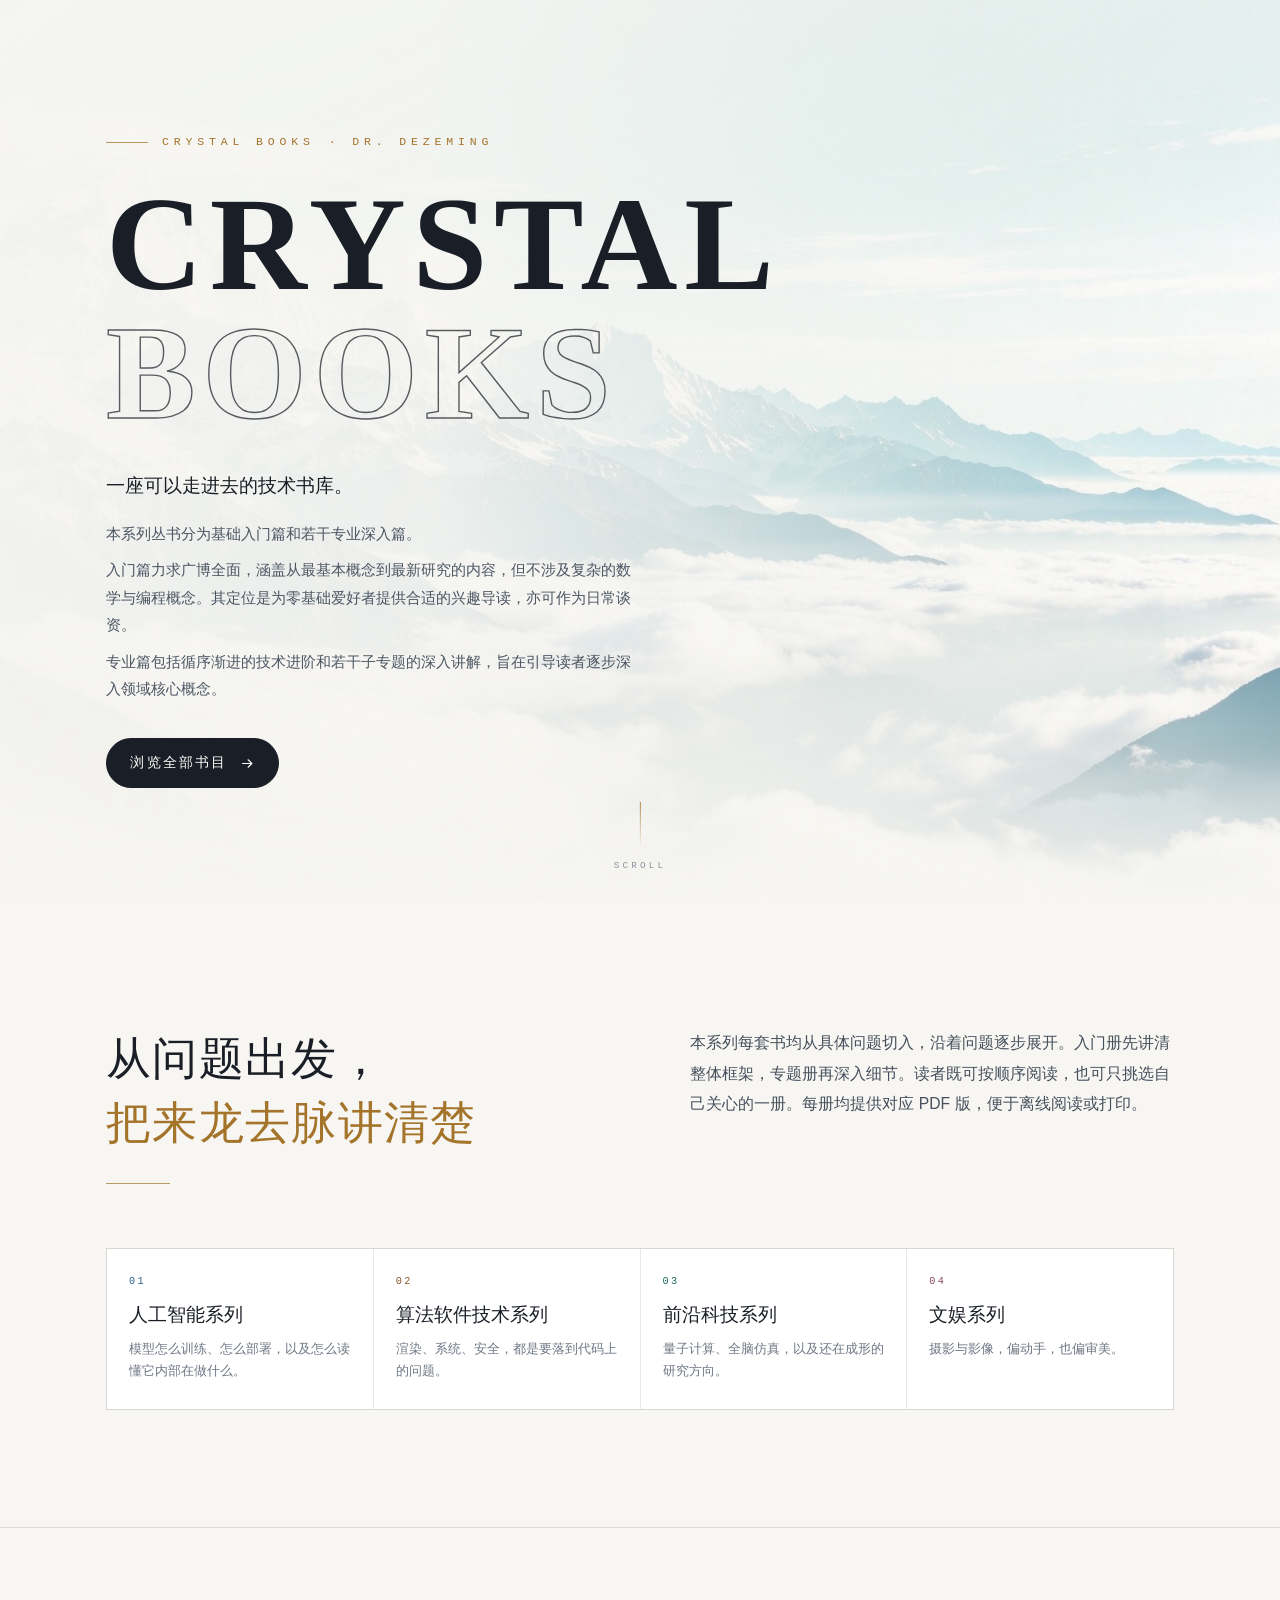
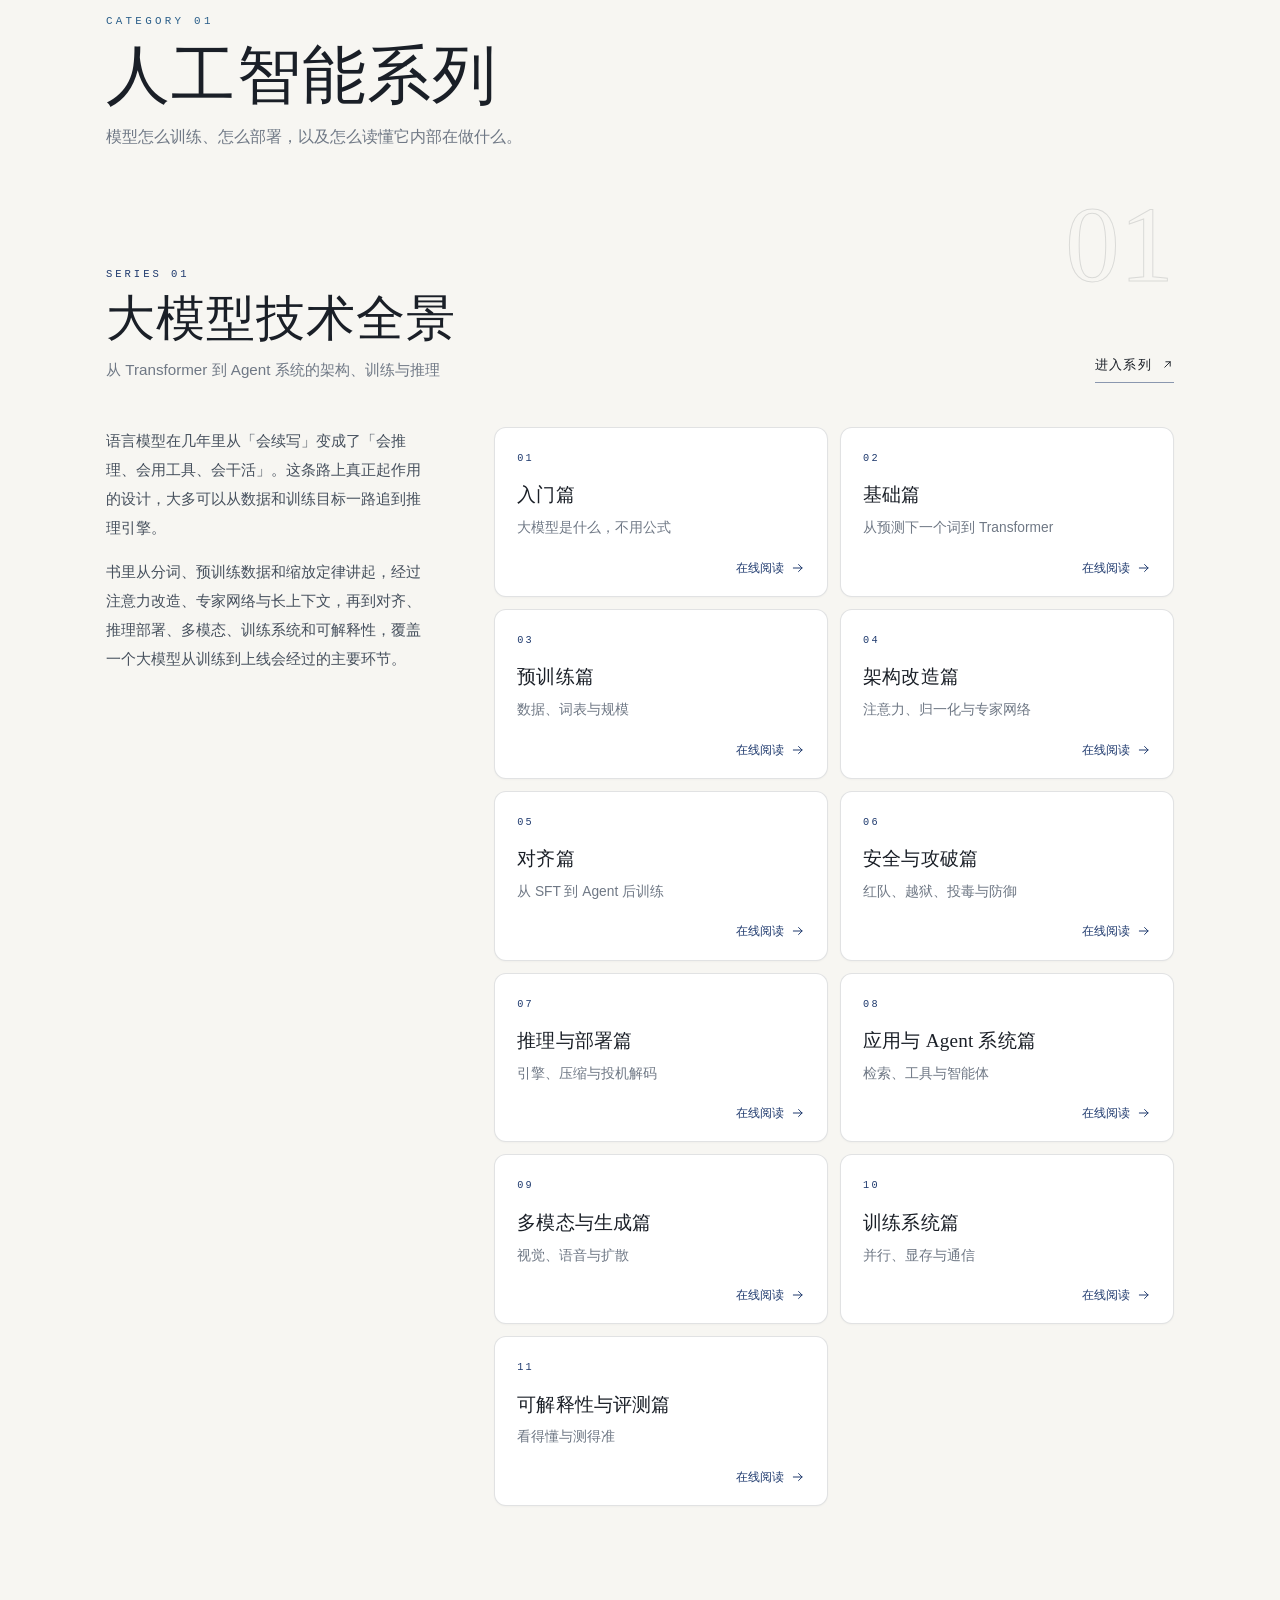
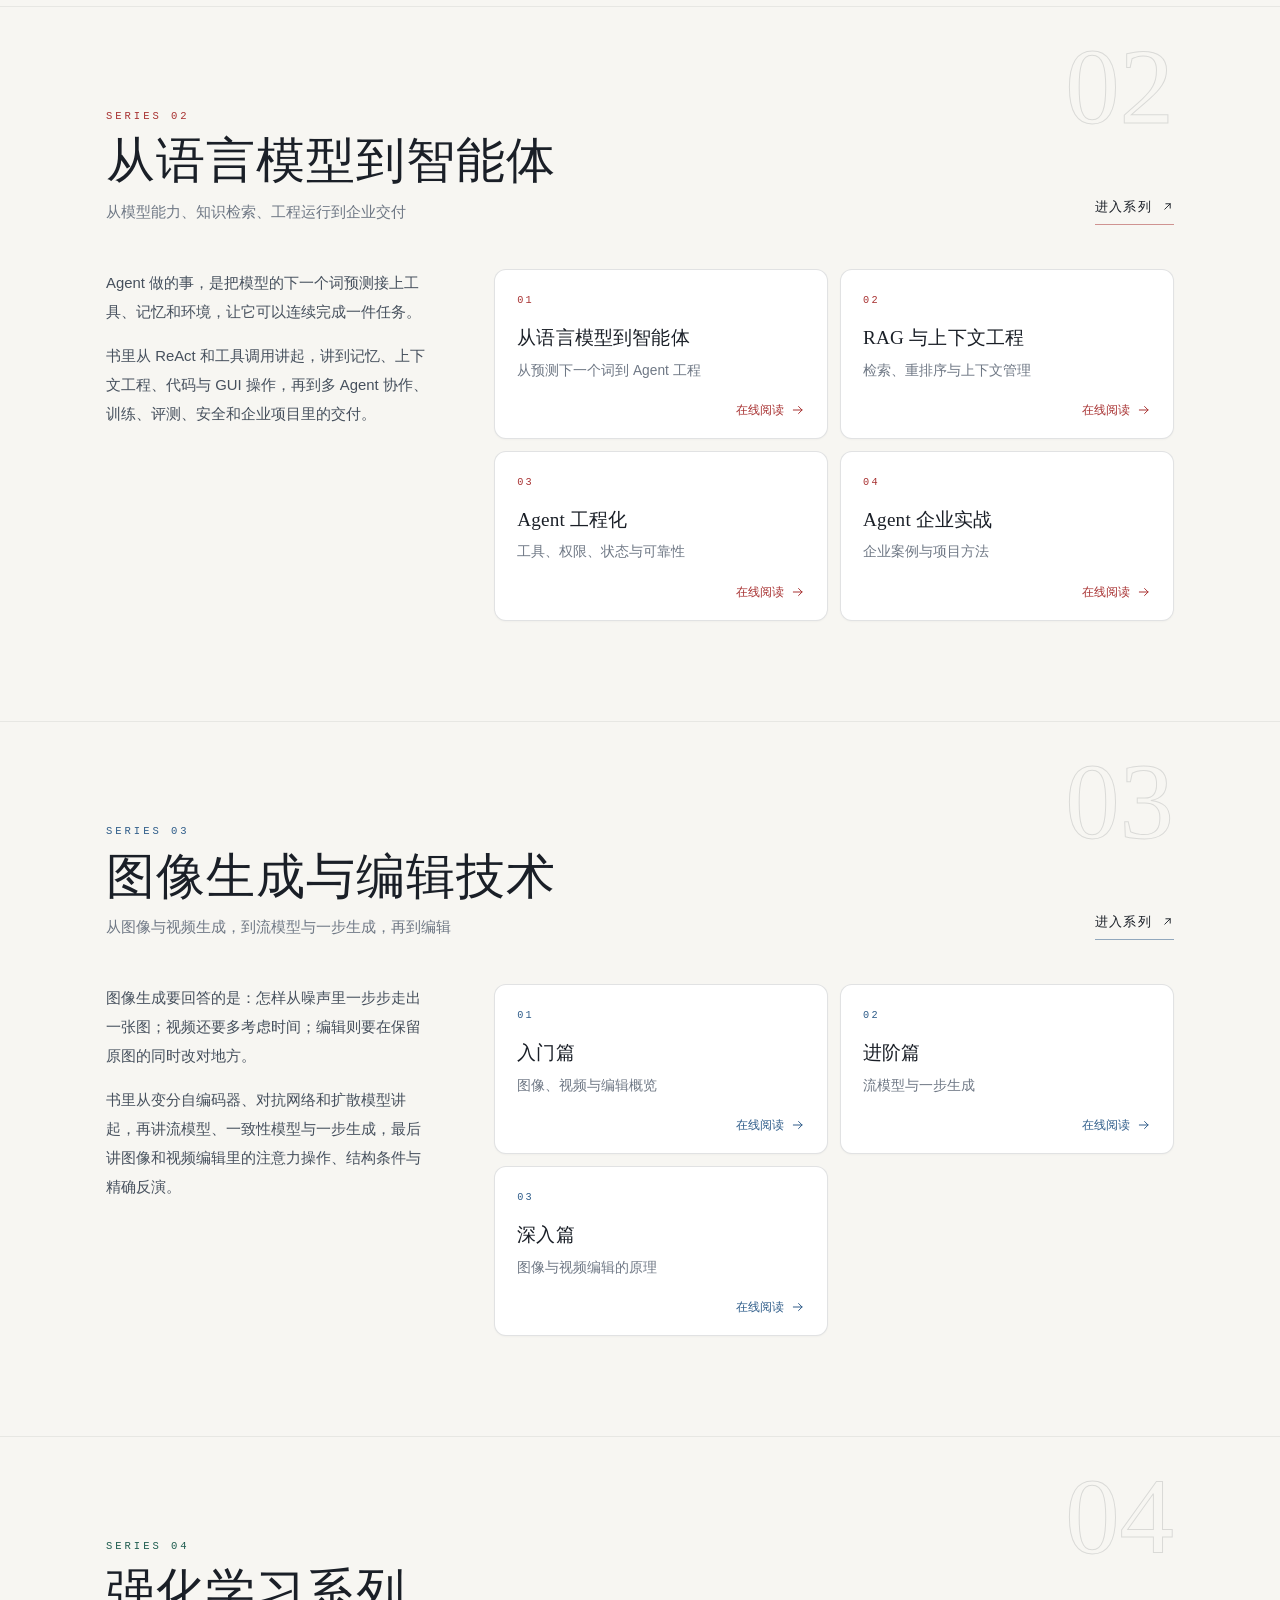
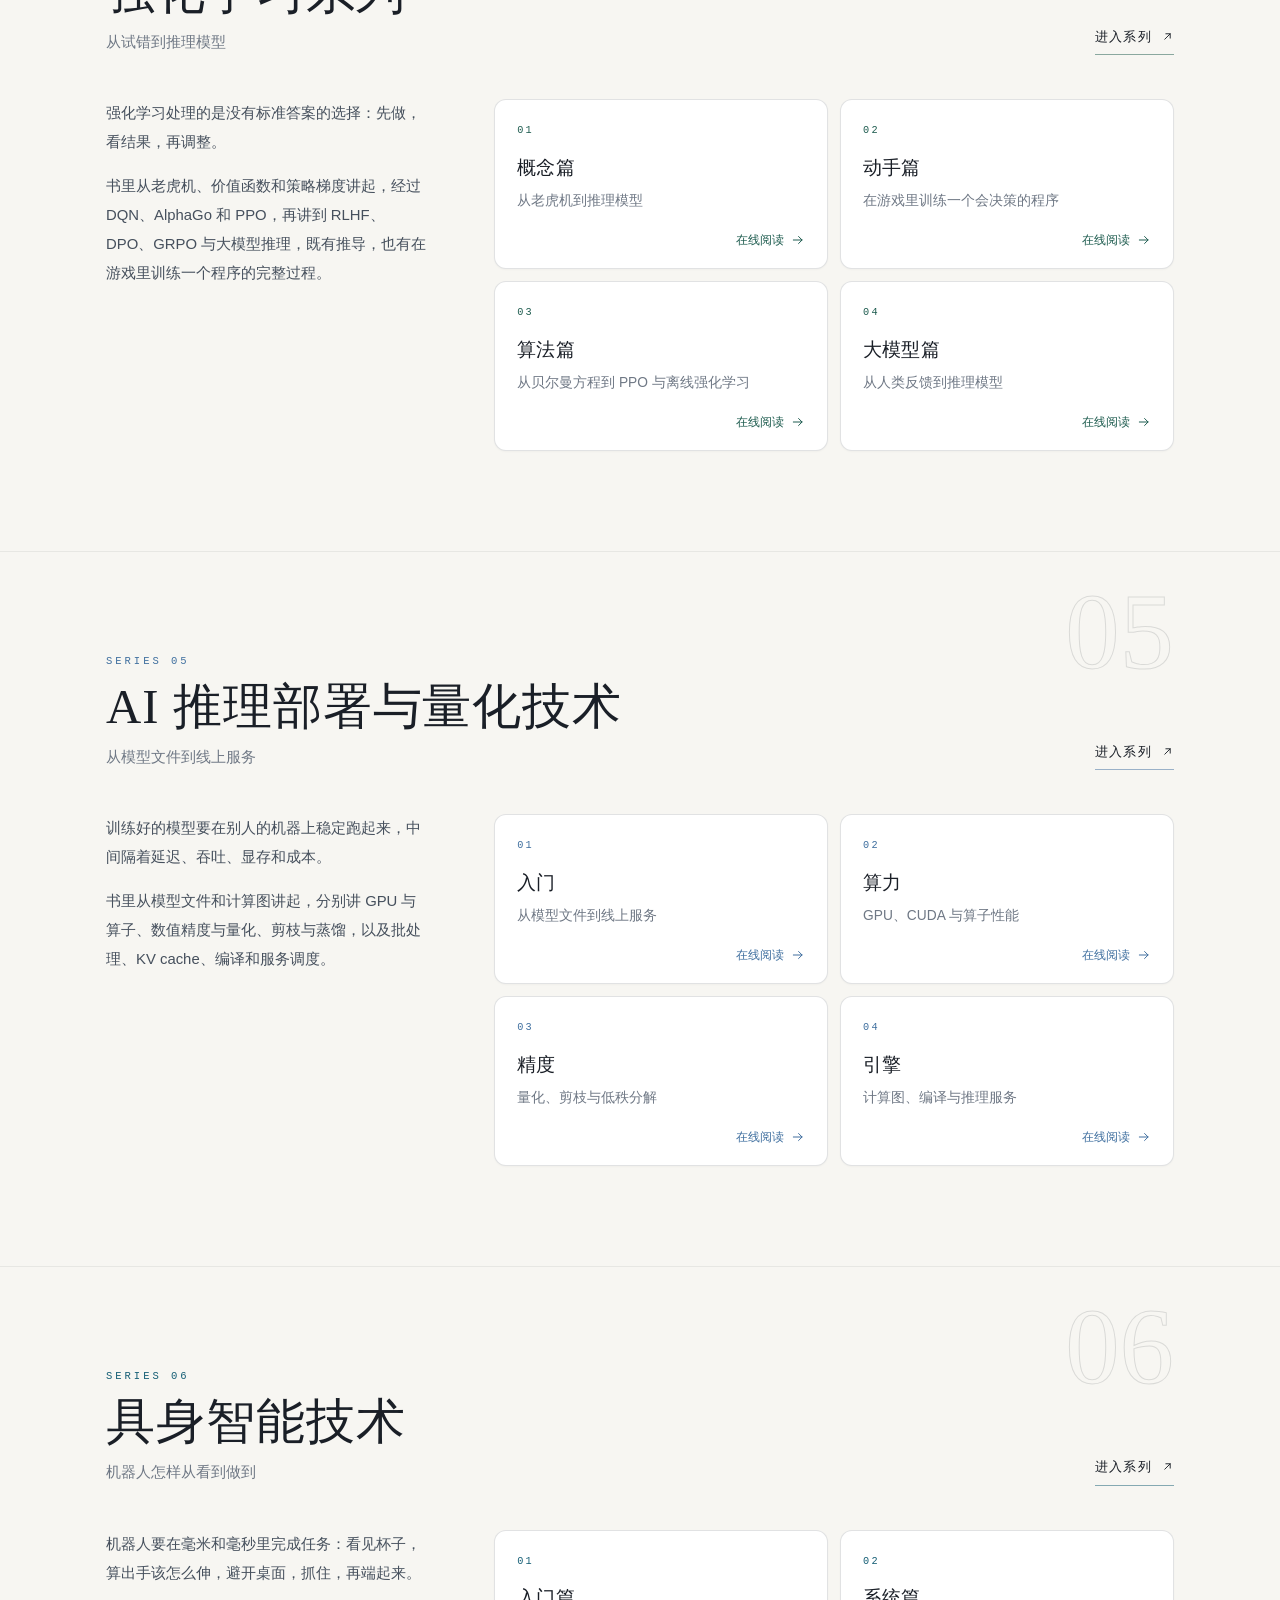
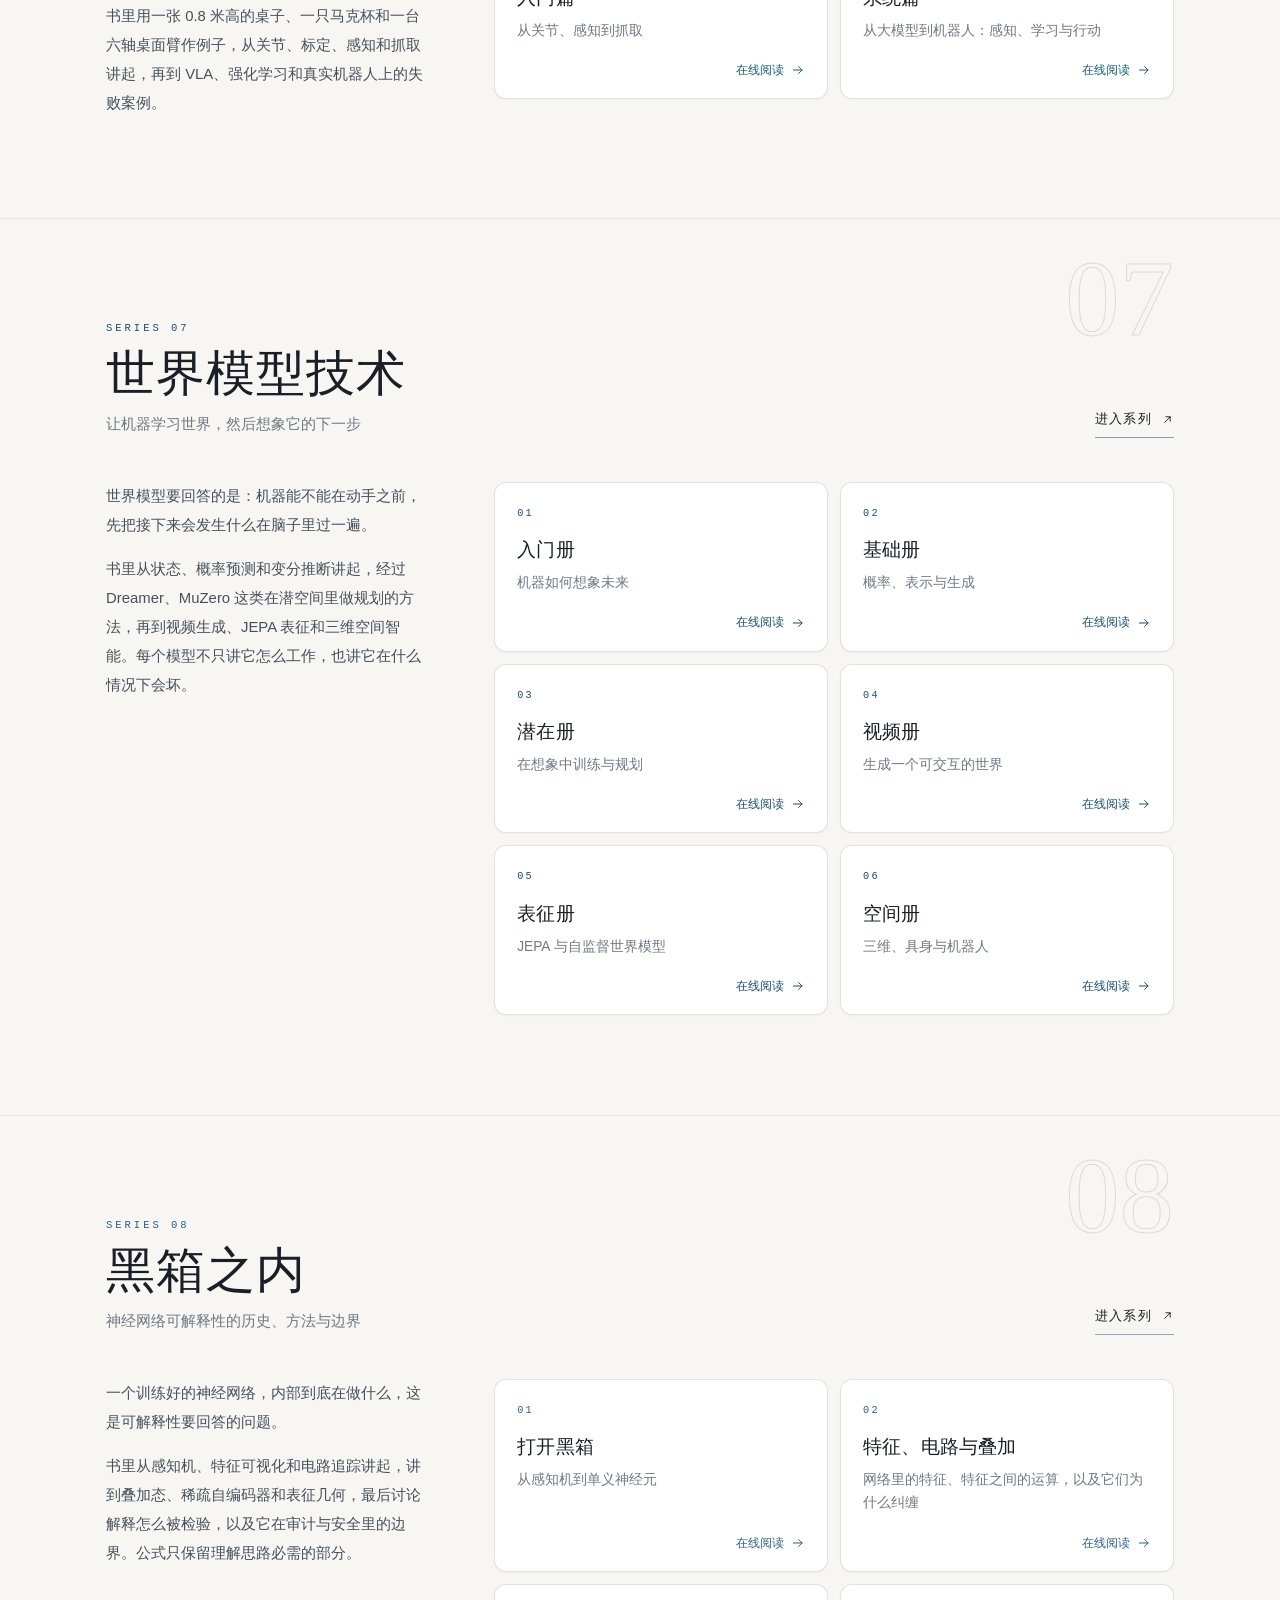
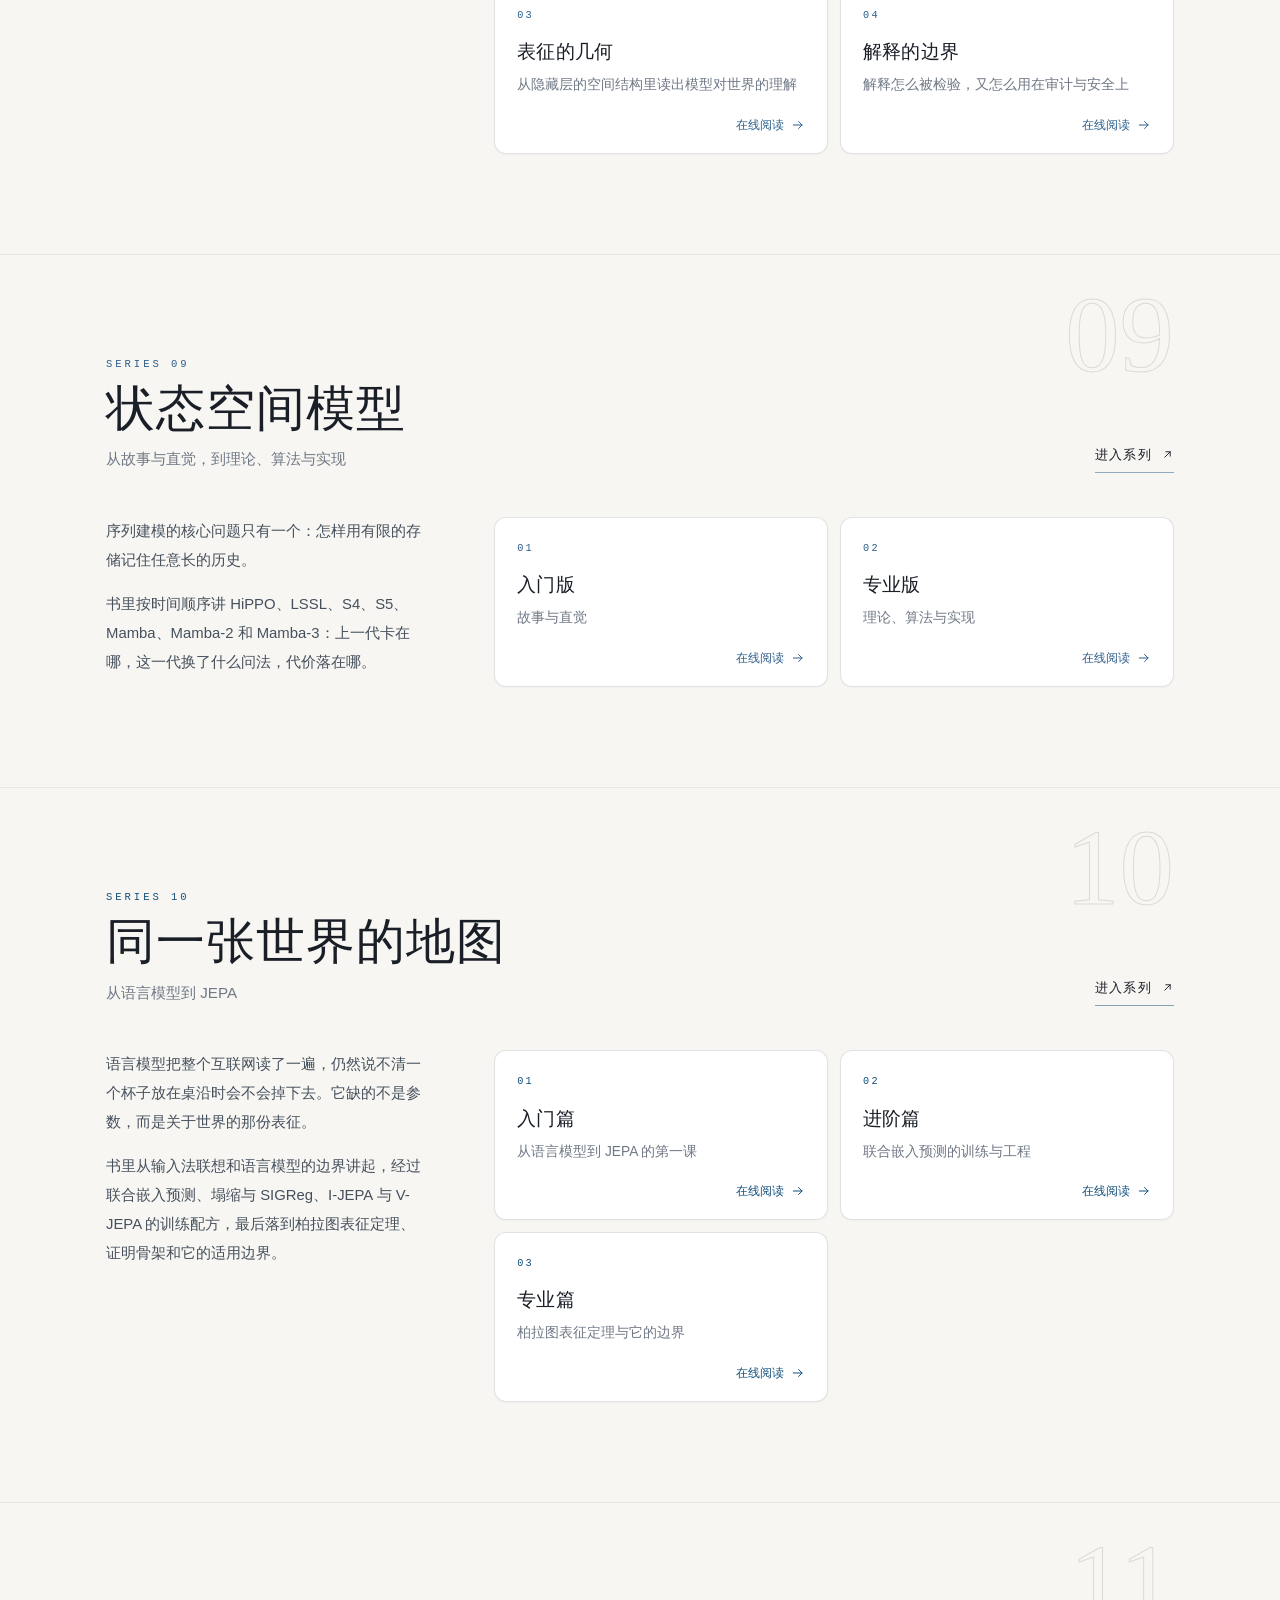
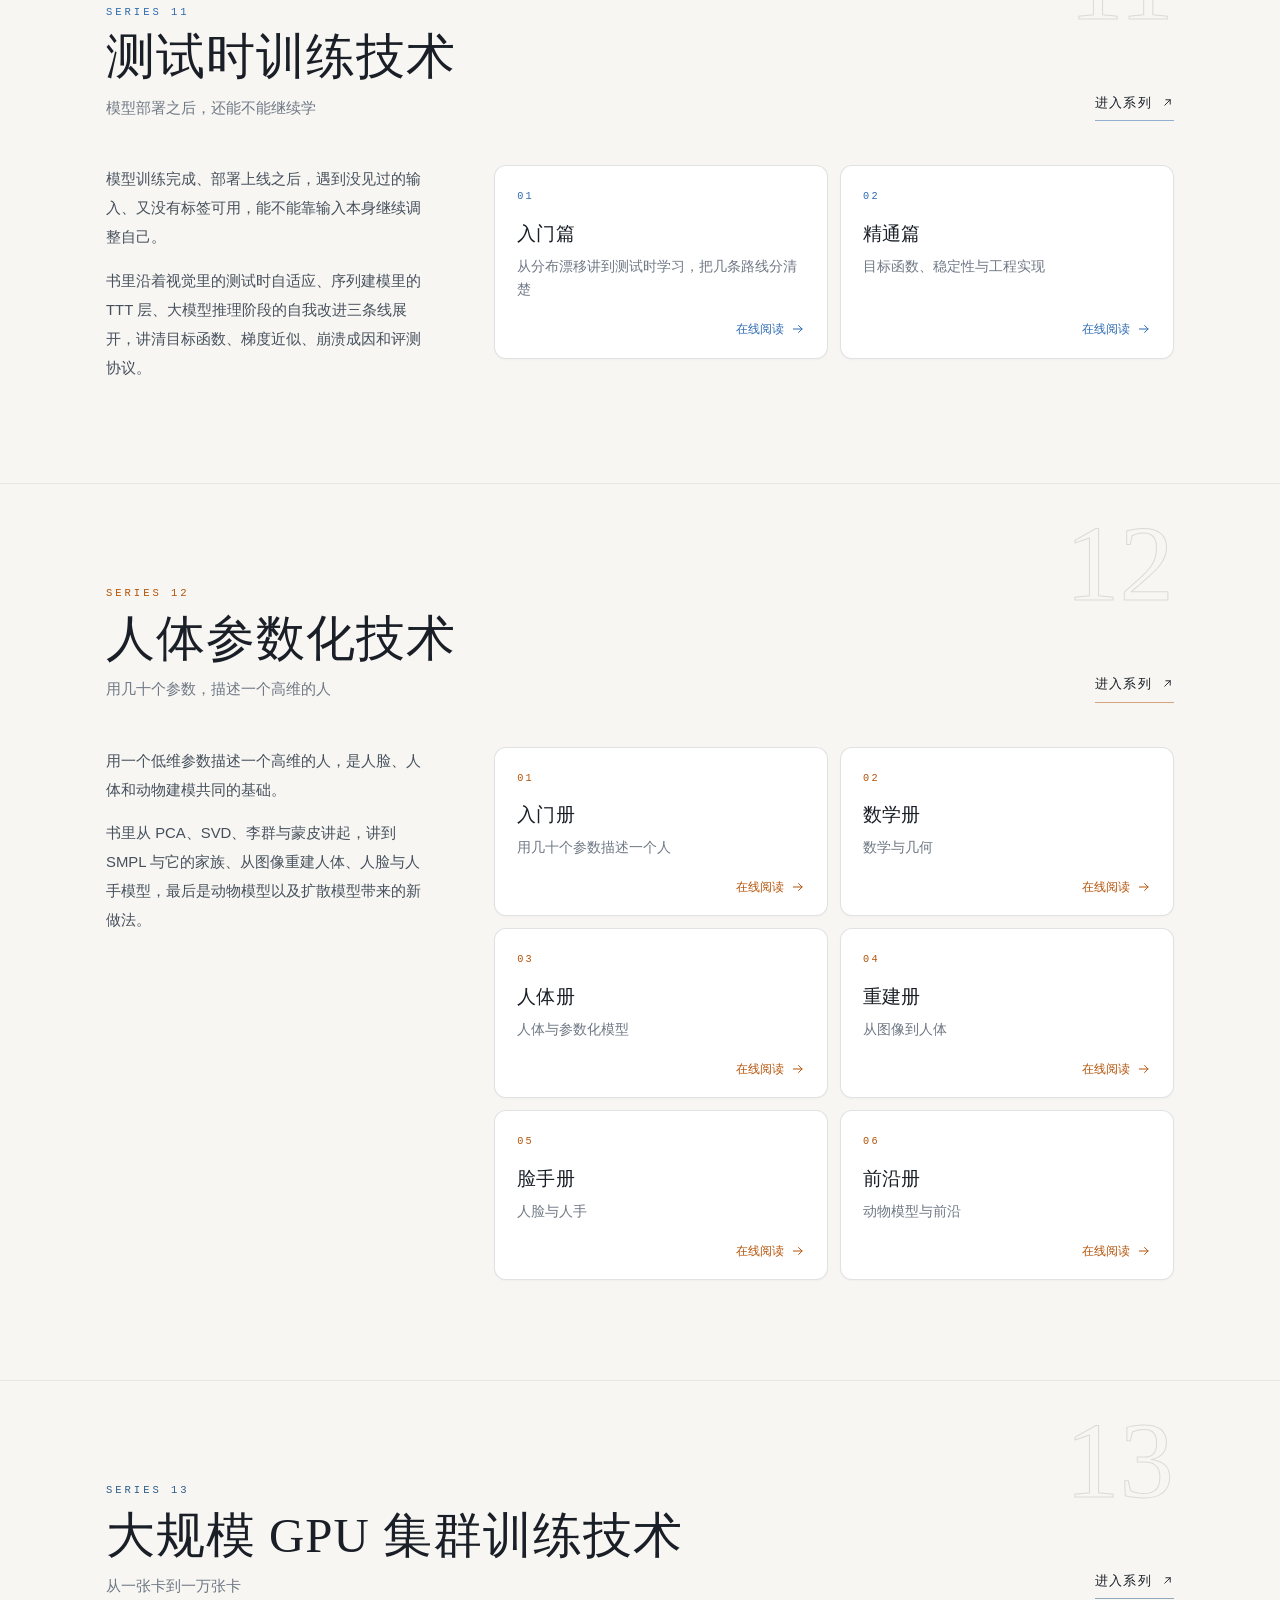
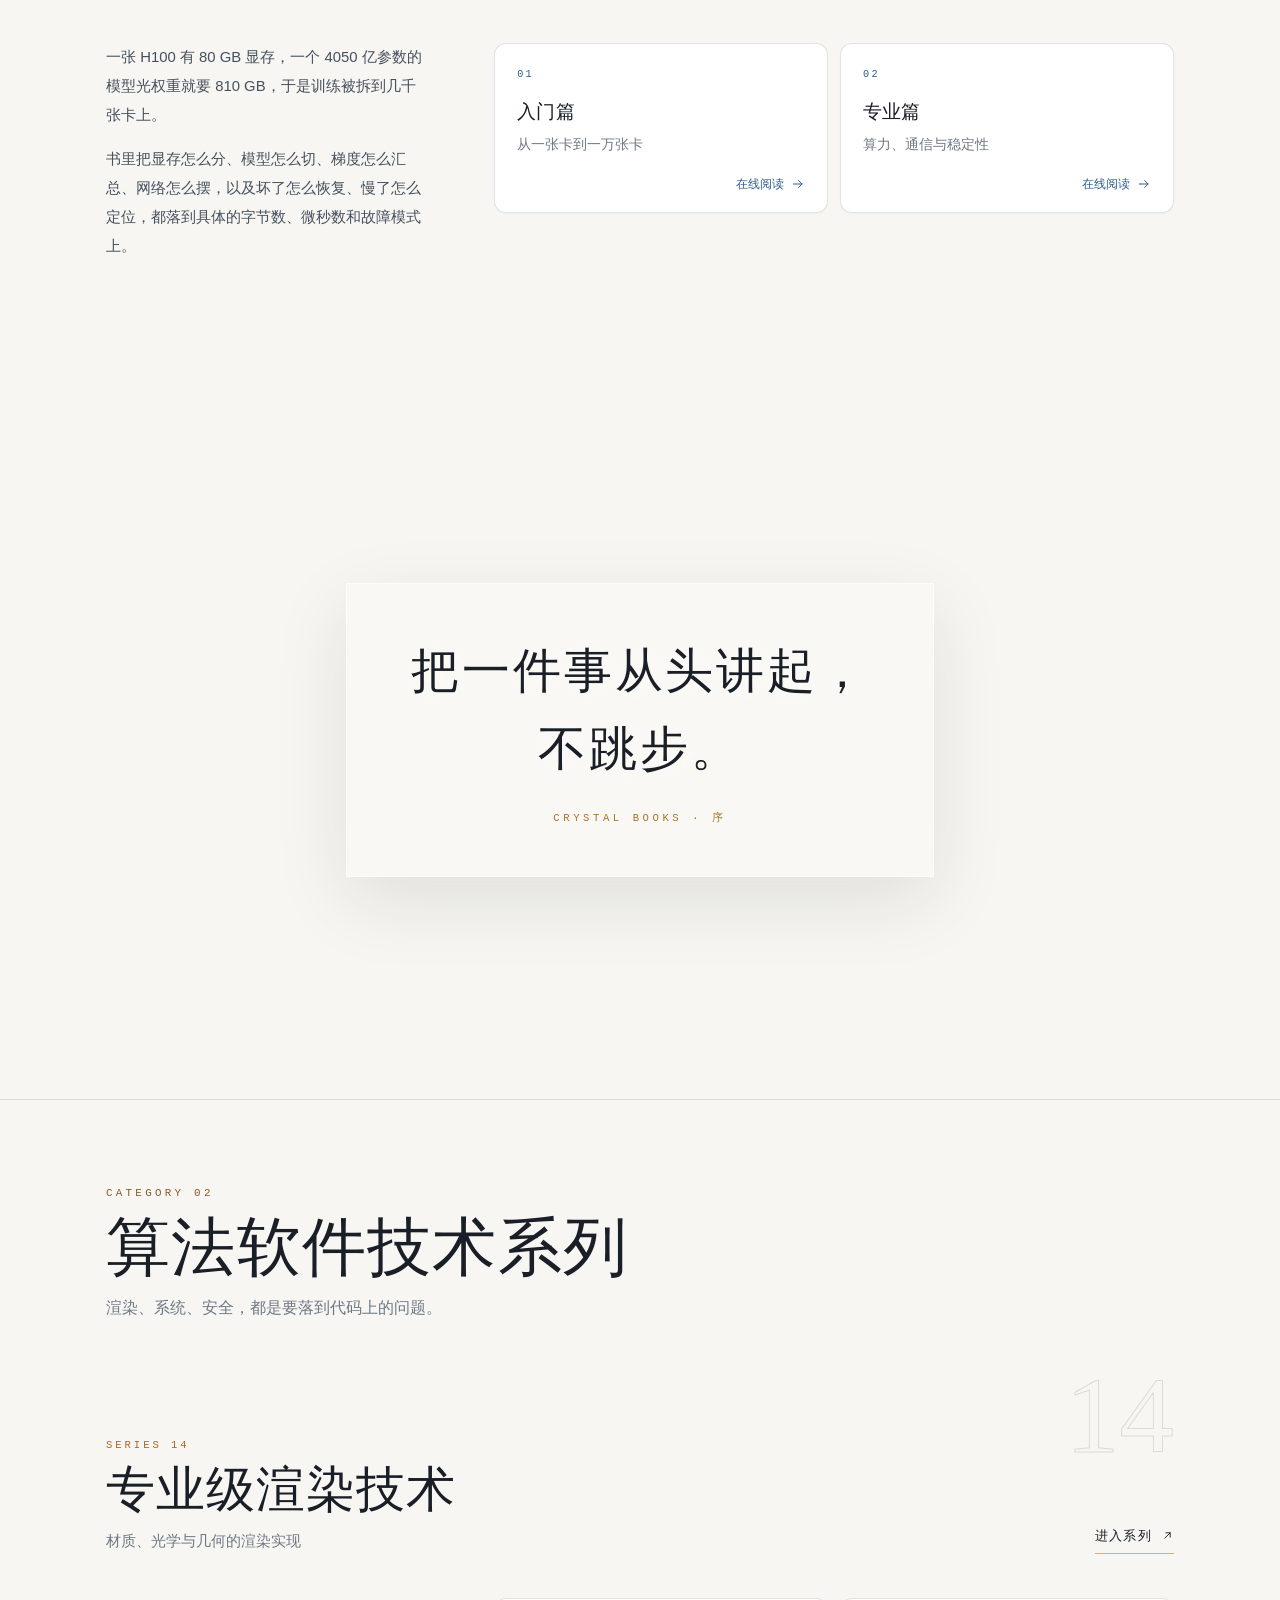
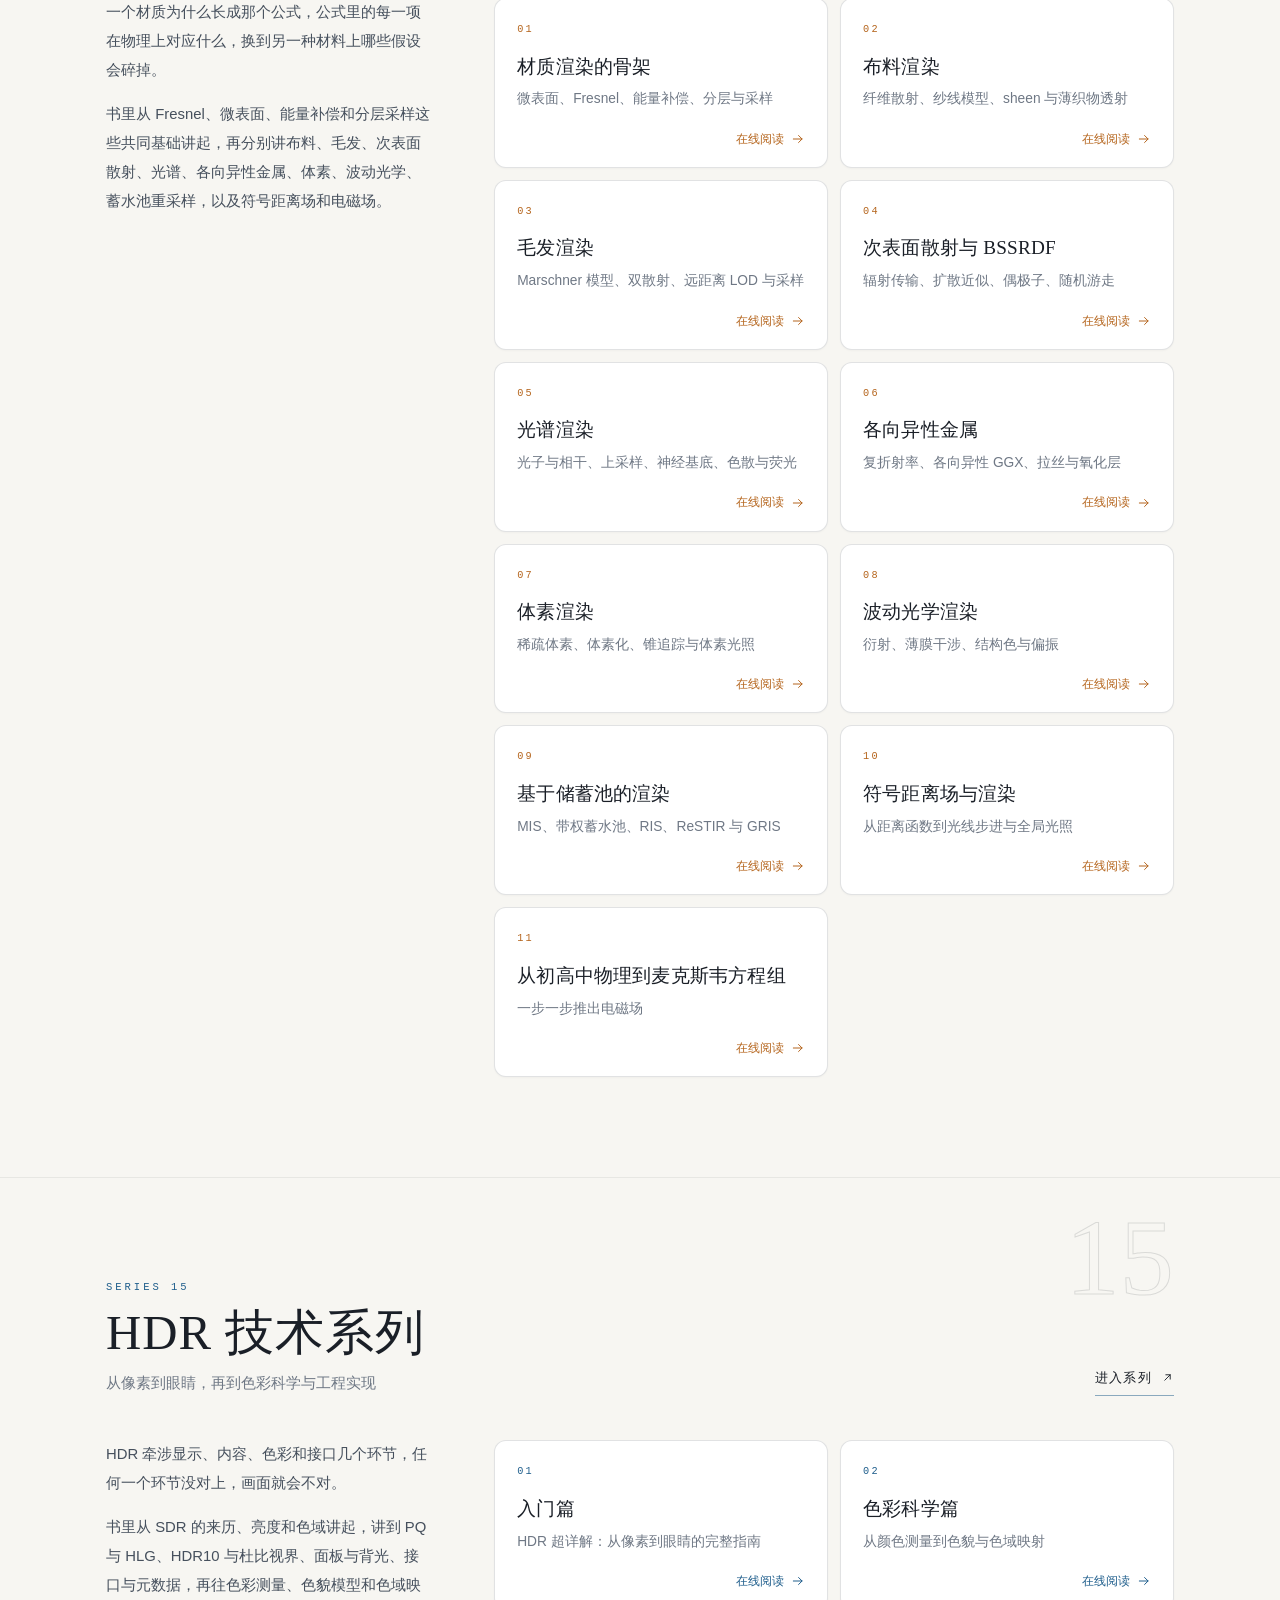
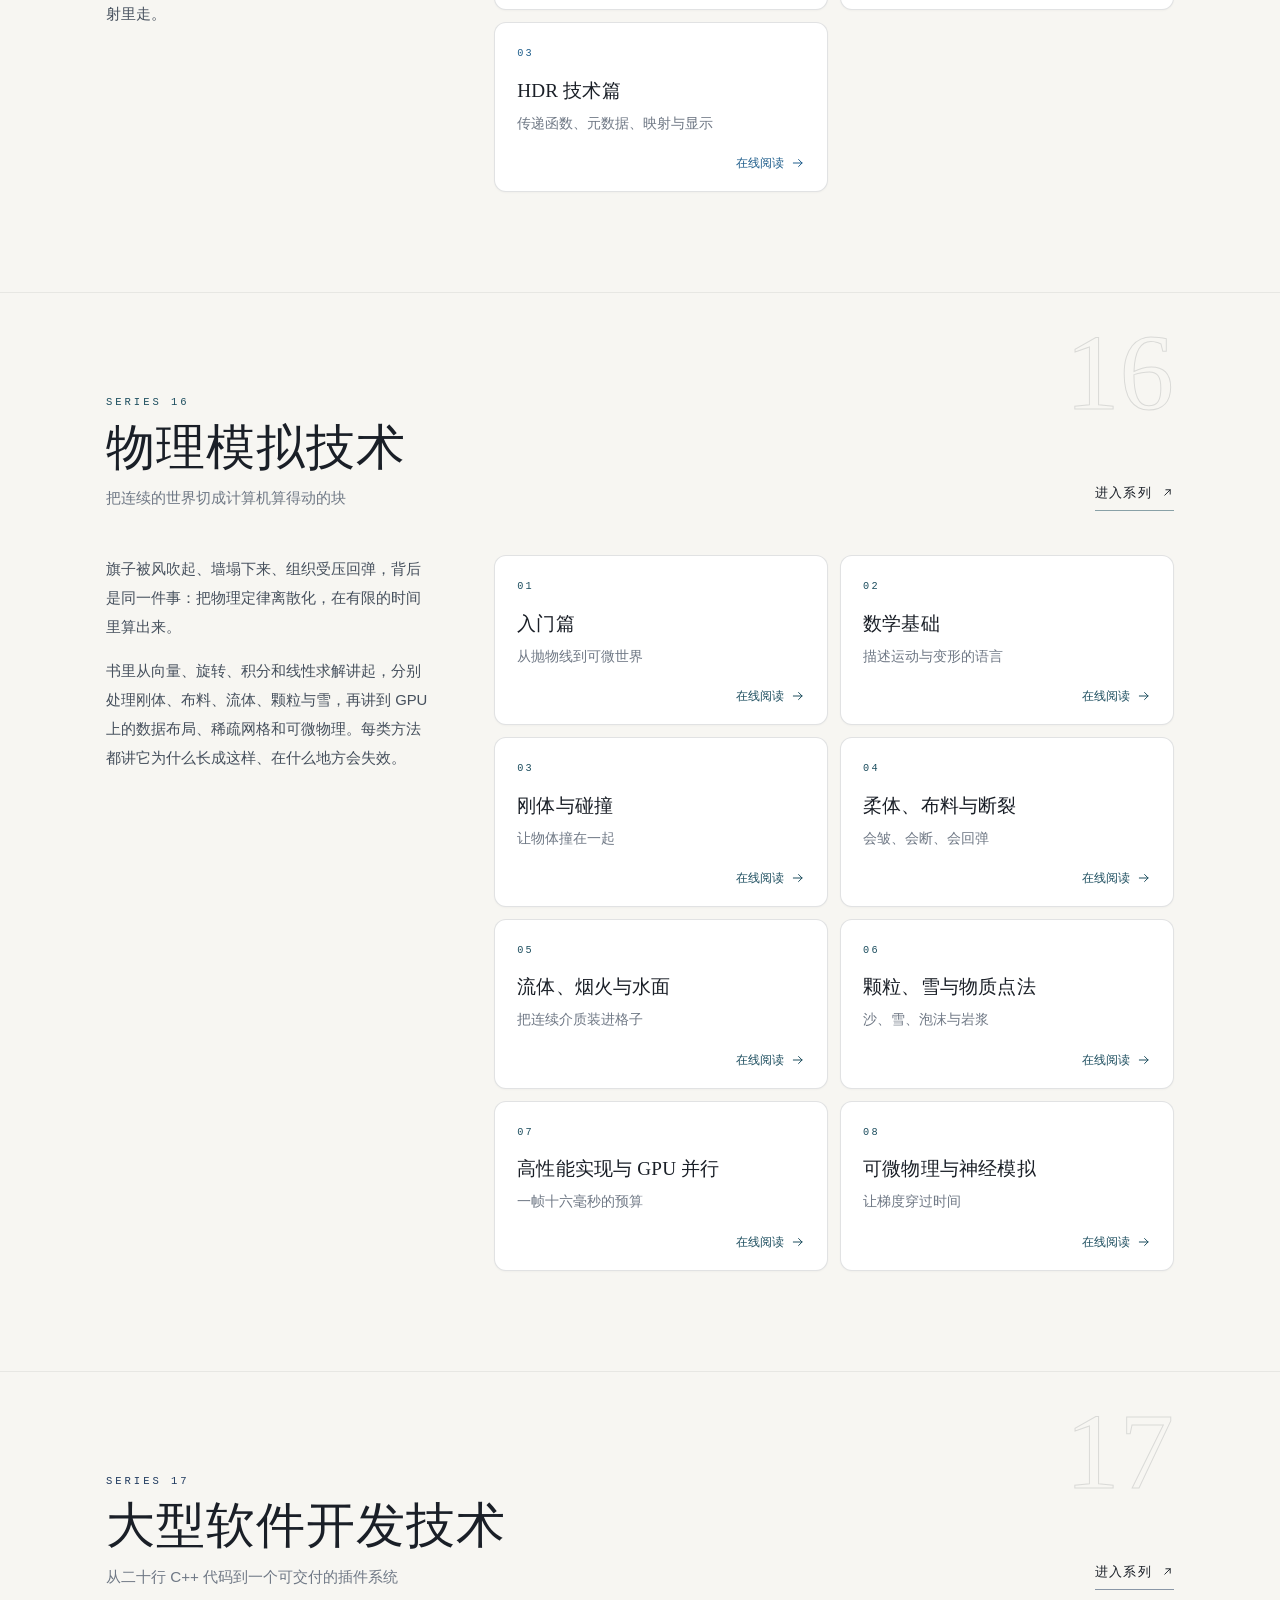
==== commit aac91884: "同步新上线系列的真实站点地址 世界模型、JEPA、量子技术、黑箱之内、测试时训练技术改用 GitHub Pages 正式地址。" ====
--- a/index.html
+++ b/index.html
@@ -86,7 +86,7 @@
 
 <script>
 window.CATEGORIES = [{"id":"ai","name":"人工智能系列","desc":"模型怎么训练、怎么部署，以及怎么读懂它内部在做什么。","color":"#2b5f8a"},{"id":"software","name":"算法软件技术系列","desc":"渲染、系统、安全，都是要落到代码上的问题。","color":"#8a5a2b"},{"id":"frontier","name":"前沿科技系列","desc":"量子计算、全脑仿真，以及还在成形的研究方向。","color":"#1f6b63"},{"id":"culture","name":"文娱系列","desc":"摄影与影像，偏动手，也偏审美。","color":"#8a4a5a"}];
-window.BOOK_DATA = [{"name":"大模型技术全景","chip":"大模型","subtitle":"从 Transformer 到 Agent 系统的架构、训练与推理","intro":["语言模型在几年里从「会续写」变成了「会推理、会用工具、会干活」。这条路上真正起作用的设计，大多可以从数据和训练目标一路追到推理引擎。","书里从分词、预训练数据和缩放定律讲起，经过注意力改造、专家网络与长上下文，再到对齐、推理部署、多模态、训练系统和可解释性，覆盖一个大模型从训练到上线会经过的主要环节。"],"theme":"#1f3a6e","site":"https://ai-crystal.github.io/LLM/","repo":"https://github.com/ai-crystal/LLM","available":true,"pages":1420,"books":[{"title":"入门篇","one":"大模型是什么，不用公式","pages":172,"chapters":22,"url":"https://ai-crystal.github.io/LLM/#/books/v1-intro/README","available":true},{"title":"基础篇","one":"从预测下一个词到 Transformer","pages":157,"chapters":11,"url":"https://ai-crystal.github.io/LLM/#/books/v2-basics/README","available":true},{"title":"预训练篇","one":"数据、词表与规模","pages":147,"chapters":12,"url":"https://ai-crystal.github.io/LLM/#/books/v3-pretrain/README","available":true},{"title":"架构改造篇","one":"注意力、归一化与专家网络","pages":113,"chapters":10,"url":"https://ai-crystal.github.io/LLM/#/books/v4-architecture/README","available":true},{"title":"对齐篇","one":"从 SFT 到 Agent 后训练","pages":139,"chapters":12,"url":"https://ai-crystal.github.io/LLM/#/books/v5-alignment/README","available":true},{"title":"安全与攻破篇","one":"红队、越狱、投毒与防御","pages":119,"chapters":11,"url":"https://ai-crystal.github.io/LLM/#/books/v6-safety/README","available":true},{"title":"推理与部署篇","one":"引擎、压缩与投机解码","pages":125,"chapters":10,"url":"https://ai-crystal.github.io/LLM/#/books/v7-inference/README","available":true},{"title":"应用与 Agent 系统篇","one":"检索、工具与智能体","pages":124,"chapters":10,"url":"https://ai-crystal.github.io/LLM/#/books/v8-apps/README","available":true},{"title":"多模态与生成篇","one":"视觉、语音与扩散","pages":108,"chapters":9,"url":"https://ai-crystal.github.io/LLM/#/books/v9-multimodal/README","available":true},{"title":"训练系统篇","one":"并行、显存与通信","pages":110,"chapters":8,"url":"https://ai-crystal.github.io/LLM/#/books/v10-systems/README","available":true},{"title":"可解释性与评测篇","one":"看得懂与测得准","pages":106,"chapters":8,"url":"https://ai-crystal.github.io/LLM/#/books/v11-interpret/README","available":true}],"cat":"ai","cat_name":"人工智能系列"},{"name":"从语言模型到智能体","chip":"智能体","subtitle":"从模型能力、知识检索、工程运行到企业交付","intro":["Agent 做的事，是把模型的下一个词预测接上工具、记忆和环境，让它可以连续完成一件任务。","书里从 ReAct 和工具调用讲起，讲到记忆、上下文工程、代码与 GUI 操作，再到多 Agent 协作、训练、评测、安全和企业项目里的交付。"],"theme":"#a83232","site":"https://ai-crystal.github.io/AI-Agent-Learning/","repo":"https://github.com/ai-crystal/AI-Agent-Learning","available":true,"pages":333,"books":[{"title":"从语言模型到智能体","one":"从预测下一个词到 Agent 工程","pages":187,"chapters":17,"url":"https://ai-crystal.github.io/AI-Agent-Learning/#/books/ai-agent-foundations/README","available":true},{"title":"RAG 与上下文工程","one":"检索、重排序与上下文管理","pages":58,"chapters":10,"url":"https://ai-crystal.github.io/AI-Agent-Learning/#/books/rag-context-rerank/README","available":true},{"title":"Agent 工程化","one":"工具、权限、状态与可靠性","pages":49,"chapters":10,"url":"https://ai-crystal.github.io/AI-Agent-Learning/#/books/agent-engineering/README","available":true},{"title":"Agent 企业实战","one":"企业案例与项目方法","pages":39,"chapters":9,"url":"https://ai-crystal.github.io/AI-Agent-Learning/#/books/agent-enterprise-cases/README","available":true}],"cat":"ai","cat_name":"人工智能系列"},{"name":"图像生成与编辑技术","chip":"图像生成","subtitle":"从图像与视频生成，到流模型与一步生成，再到编辑","intro":["图像生成要回答的是：怎样从噪声里一步步走出一张图；视频还要多考虑时间；编辑则要在保留原图的同时改对地方。","书里从变分自编码器、对抗网络和扩散模型讲起，再讲流模型、一致性模型与一步生成，最后讲图像和视频编辑里的注意力操作、结构条件与精确反演。"],"theme":"#2f5d8a","site":"https://ai-crystal.github.io/Image-Video-Generation-Editing/","repo":"https://github.com/ai-crystal/Image-Video-Generation-Editing","available":true,"pages":220,"books":[{"title":"入门篇","one":"图像、视频与编辑概览","pages":115,"chapters":25,"url":"https://ai-crystal.github.io/Image-Video-Generation-Editing/#/books/beginner/README","available":true},{"title":"进阶篇","one":"流模型与一步生成","pages":53,"chapters":12,"url":"https://ai-crystal.github.io/Image-Video-Generation-Editing/#/books/advanced/README","available":true},{"title":"深入篇","one":"图像与视频编辑的原理","pages":52,"chapters":12,"url":"https://ai-crystal.github.io/Image-Video-Generation-Editing/#/books/editing/README","available":true}],"cat":"ai","cat_name":"人工智能系列"},{"name":"强化学习系列","chip":"强化学习","subtitle":"从试错到推理模型","intro":["强化学习处理的是没有标准答案的选择：先做，看结果，再调整。","书里从老虎机、价值函数和策略梯度讲起，经过 DQN、AlphaGo 和 PPO，再讲到 RLHF、DPO、GRPO 与大模型推理，既有推导，也有在游戏里训练一个程序的完整过程。"],"theme":"#1e5c4f","site":"https://ai-crystal.github.io/Reinforcement-Learning/","repo":"https://github.com/ai-crystal/Reinforcement-Learning","available":true,"pages":580,"books":[{"title":"概念篇","one":"从老虎机到推理模型","pages":254,"chapters":21,"url":"https://ai-crystal.github.io/Reinforcement-Learning/#/books/concepts/README","available":true},{"title":"动手篇","one":"在游戏里训练一个会决策的程序","pages":105,"chapters":19,"url":"https://ai-crystal.github.io/Reinforcement-Learning/#/books/hands-on/README","available":true},{"title":"算法篇","one":"从贝尔曼方程到 PPO 与离线强化学习","pages":108,"chapters":20,"url":"https://ai-crystal.github.io/Reinforcement-Learning/#/books/algorithms/README","available":true},{"title":"大模型篇","one":"从人类反馈到推理模型","pages":113,"chapters":19,"url":"https://ai-crystal.github.io/Reinforcement-Learning/#/books/llm-rl/README","available":true}],"cat":"ai","cat_name":"人工智能系列"},{"name":"AI 推理部署与量化技术","chip":"推理部署","subtitle":"从模型文件到线上服务","intro":["训练好的模型要在别人的机器上稳定跑起来，中间隔着延迟、吞吐、显存和成本。","书里从模型文件和计算图讲起，分别讲 GPU 与算子、数值精度与量化、剪枝与蒸馏，以及批处理、KV cache、编译和服务调度。"],"theme":"#3f6f9f","site":"https://ai-crystal.github.io/AI-Quantification-Deployment/","repo":"https://github.com/ai-crystal/AI-Quantification-Deployment","available":true,"pages":355,"books":[{"title":"入门","one":"从模型文件到线上服务","pages":116,"chapters":28,"url":"https://ai-crystal.github.io/AI-Quantification-Deployment/#/books/intro/README","available":true},{"title":"算力","one":"GPU、CUDA 与算子性能","pages":83,"chapters":14,"url":"https://ai-crystal.github.io/AI-Quantification-Deployment/#/books/compute/README","available":true},{"title":"精度","one":"量化、剪枝与低秩分解","pages":82,"chapters":15,"url":"https://ai-crystal.github.io/AI-Quantification-Deployment/#/books/precision/README","available":true},{"title":"引擎","one":"计算图、编译与推理服务","pages":74,"chapters":14,"url":"https://ai-crystal.github.io/AI-Quantification-Deployment/#/books/engine/README","available":true}],"cat":"ai","cat_name":"人工智能系列"},{"name":"具身智能技术","chip":"具身智能","subtitle":"机器人怎样从看到做到","intro":["机器人要在毫米和毫秒里完成任务：看见杯子，算出手该怎么伸，避开桌面，抓住，再端起来。","书里用一张 0.8 米高的桌子、一只马克杯和一台六轴桌面臂作例子，从关节、标定、感知和抓取讲起，再到 VLA、强化学习和真实机器人上的失败案例。"],"theme":"#155e75","site":"https://ai-crystal.github.io/Embodied-AI/","repo":"https://github.com/ai-crystal/Embodied-AI","available":true,"pages":361,"books":[{"title":"入门篇","one":"从关节、感知到抓取","pages":156,"chapters":18,"url":"https://ai-crystal.github.io/Embodied-AI/#/books/intro/README","available":true},{"title":"系统篇","one":"从大模型到机器人：感知、学习与行动","pages":205,"chapters":21,"url":"https://ai-crystal.github.io/Embodied-AI/#/books/system/README","available":true}],"cat":"ai","cat_name":"人工智能系列"},{"name":"世界模型技术","chip":"世界模型","subtitle":"让机器学习世界，然后想象它的下一步","intro":["世界模型要回答的是：机器能不能在动手之前，先把接下来会发生什么在脑子里过一遍。","书里从状态、概率预测和变分推断讲起，经过 Dreamer、MuZero 这类在潜空间里做规划的方法，再到视频生成、JEPA 表征和三维空间智能。每个模型不只讲它怎么工作，也讲它在什么情况下会坏。"],"theme":"#1d4e6f","site":"https://ai-crystal.github.io/World-Models/","repo":"","available":false,"pages":478,"books":[{"title":"入门册","one":"机器如何想象未来","pages":73,"chapters":10,"url":"","available":false},{"title":"基础册","one":"概率、表示与生成","pages":88,"chapters":10,"url":"","available":false},{"title":"潜在册","one":"在想象中训练与规划","pages":83,"chapters":10,"url":"","available":false},{"title":"视频册","one":"生成一个可交互的世界","pages":80,"chapters":10,"url":"","available":false},{"title":"表征册","one":"JEPA 与自监督世界模型","pages":72,"chapters":9,"url":"","available":false},{"title":"空间册","one":"三维、具身与机器人","pages":82,"chapters":10,"url":"","available":false}],"cat":"ai","cat_name":"人工智能系列"},{"name":"黑箱之内","chip":"黑箱之内","subtitle":"神经网络可解释性的历史、方法与边界","intro":["一个训练好的神经网络，内部到底在做什么，这是可解释性要回答的问题。","书里从感知机、特征可视化和电路追踪讲起，讲到叠加态、稀疏自编码器和表征几何，最后讨论解释怎么被检验，以及它在审计与安全里的边界。公式只保留理解思路必需的部分。"],"theme":"#2b5f8a","site":"https://ai-crystal.github.io/Interpretable-NN/","repo":"https://github.com/ai-crystal/Interpretable-NN","available":true,"pages":258,"books":[{"title":"打开黑箱","one":"从感知机到单义神经元","pages":90,"chapters":19,"url":"https://ai-crystal.github.io/Interpretable-NN/#/books/01-seeing-the-black-box/README","available":true},{"title":"特征、电路与叠加","one":"网络里的特征、特征之间的运算，以及它们为什么纠缠","pages":62,"chapters":13,"url":"https://ai-crystal.github.io/Interpretable-NN/#/books/02-features-circuits/README","available":true},{"title":"表征的几何","one":"从隐藏层的空间结构里读出模型对世界的理解","pages":52,"chapters":11,"url":"https://ai-crystal.github.io/Interpretable-NN/#/books/03-geometry-of-representation/README","available":true},{"title":"解释的边界","one":"解释怎么被检验，又怎么用在审计与安全上","pages":54,"chapters":11,"url":"https://ai-crystal.github.io/Interpretable-NN/#/books/04-limits-of-explanation/README","available":true}],"cat":"ai","cat_name":"人工智能系列"},{"name":"状态空间模型","chip":"状态空间","subtitle":"从故事与直觉，到理论、算法与实现","intro":["序列建模的核心问题只有一个：怎样用有限的存储记住任意长的历史。","书里按时间顺序讲 HiPPO、LSSL、S4、S5、Mamba、Mamba-2 和 Mamba-3：上一代卡在哪，这一代换了什么问法，代价落在哪。"],"theme":"#2f5d8a","site":"https://ai-crystal.github.io/Mamba/","repo":"https://github.com/ai-crystal/Mamba","available":true,"pages":404,"books":[{"title":"入门版","one":"故事与直觉","pages":41,"chapters":14,"url":"https://ai-crystal.github.io/Mamba/#/books/intro/README","available":true},{"title":"专业版","one":"理论、算法与实现","pages":363,"chapters":35,"url":"https://ai-crystal.github.io/Mamba/#/books/pro/README","available":true}],"cat":"ai","cat_name":"人工智能系列"},{"name":"同一张世界的地图","chip":"JEPA","subtitle":"从语言模型到 JEPA","intro":["语言模型把整个互联网读了一遍，仍然说不清一个杯子放在桌沿时会不会掉下去。它缺的不是参数，而是关于世界的那份表征。","书里从输入法联想和语言模型的边界讲起，经过联合嵌入预测、塌缩与 SIGReg、I-JEPA 与 V-JEPA 的训练配方，最后落到柏拉图表征定理、证明骨架和它的适用边界。"],"theme":"#14507a","site":"https://ai-crystal.github.io/world-map-jepa/","repo":"https://github.com/ai-crystal/world-map-jepa","available":false,"pages":235,"books":[{"title":"入门篇","one":"从语言模型到 JEPA 的第一课","pages":74,"chapters":9,"url":"","available":false},{"title":"进阶篇","one":"联合嵌入预测的训练与工程","pages":83,"chapters":9,"url":"","available":false},{"title":"专业篇","one":"柏拉图表征定理与它的边界","pages":78,"chapters":8,"url":"","available":false}],"cat":"ai","cat_name":"人工智能系列"},{"name":"测试时训练技术","chip":"测试时训练技术","subtitle":"模型部署之后，还能不能继续学","intro":["模型训练完成、部署上线之后，遇到没见过的输入、又没有标签可用，能不能靠输入本身继续调整自己。","书里沿着视觉里的测试时自适应、序列建模里的 TTT 层、大模型推理阶段的自我改进三条线展开，讲清目标函数、梯度近似、崩溃成因和评测协议。"],"theme":"#2e6bb0","site":"https://ai-crystal.github.io/Test-Time-Training/","repo":"https://github.com/ai-crystal/Test-Time-Training","available":true,"pages":86,"books":[{"title":"入门篇","one":"从分布漂移讲到测试时学习，把几条路线分清楚","pages":43,"chapters":11,"url":"https://ai-crystal.github.io/Test-Time-Training/#/books/beginner/README","available":true},{"title":"精通篇","one":"目标函数、稳定性与工程实现","pages":43,"chapters":12,"url":"https://ai-crystal.github.io/Test-Time-Training/#/books/mastery/README","available":true}],"cat":"ai","cat_name":"人工智能系列"},{"name":"人体参数化技术","chip":"人体参数化","subtitle":"用几十个参数，描述一个高维的人","intro":["用一个低维参数描述一个高维的人，是人脸、人体和动物建模共同的基础。","书里从 PCA、SVD、李群与蒙皮讲起，讲到 SMPL 与它的家族、从图像重建人体、人脸与人手模型，最后是动物模型以及扩散模型带来的新做法。"],"theme":"#b45309","site":"https://ai-crystal.github.io/Human-body-Param/","repo":"https://github.com/ai-crystal/Human-body-Param","available":true,"pages":377,"books":[{"title":"入门册","one":"用几十个参数描述一个人","pages":63,"chapters":8,"url":"https://ai-crystal.github.io/Human-body-Param/#/books/intro/README","available":true},{"title":"数学册","one":"数学与几何","pages":99,"chapters":7,"url":"https://ai-crystal.github.io/Human-body-Param/#/books/math/README","available":true},{"title":"人体册","one":"人体与参数化模型","pages":52,"chapters":4,"url":"https://ai-crystal.github.io/Human-body-Param/#/books/body/README","available":true},{"title":"重建册","one":"从图像到人体","pages":45,"chapters":5,"url":"https://ai-crystal.github.io/Human-body-Param/#/books/recon/README","available":true},{"title":"脸手册","one":"人脸与人手","pages":69,"chapters":7,"url":"https://ai-crystal.github.io/Human-body-Param/#/books/face-hand/README","available":true},{"title":"前沿册","one":"动物模型与前沿","pages":49,"chapters":5,"url":"https://ai-crystal.github.io/Human-body-Param/#/books/frontier/README","available":true}],"cat":"ai","cat_name":"人工智能系列"},{"name":"大规模 GPU 集群训练技术","chip":"GPU 集群","subtitle":"从一张卡到一万张卡","intro":["一张 H100 有 80 GB 显存，一个 4050 亿参数的模型光权重就要 810 GB，于是训练被拆到几千张卡上。","书里把显存怎么分、模型怎么切、梯度怎么汇总、网络怎么摆，以及坏了怎么恢复、慢了怎么定位，都落到具体的字节数、微秒数和故障模式上。"],"theme":"#2f5d8a","site":"https://ai-crystal.github.io/GPU-Cluster-Training/","repo":"https://github.com/ai-crystal/GPU-Cluster-Training","available":true,"pages":334,"books":[{"title":"入门篇","one":"从一张卡到一万张卡","pages":98,"chapters":15,"url":"https://ai-crystal.github.io/GPU-Cluster-Training/#/books/intro/README","available":true},{"title":"专业篇","one":"算力、通信与稳定性","pages":236,"chapters":28,"url":"https://ai-crystal.github.io/GPU-Cluster-Training/#/books/pro/README","available":true}],"cat":"ai","cat_name":"人工智能系列"},{"name":"专业级渲染技术","chip":"渲染","subtitle":"材质、光学与几何的渲染实现","intro":["一个材质为什么长成那个公式，公式里的每一项在物理上对应什么，换到另一种材料上哪些假设会碎掉。","书里从 Fresnel、微表面、能量补偿和分层采样这些共同基础讲起，再分别讲布料、毛发、次表面散射、光谱、各向异性金属、体素、波动光学、蓄水池重采样，以及符号距离场和电磁场。"],"theme":"#b5651d","site":"https://ai-crystal.github.io/Rendering-Technique/","repo":"https://github.com/ai-crystal/Rendering-Technique","available":true,"pages":1065,"books":[{"title":"材质渲染的骨架","one":"微表面、Fresnel、能量补偿、分层与采样","pages":77,"chapters":14,"url":"https://ai-crystal.github.io/Rendering-Technique/#/books/beginner/README","available":true},{"title":"布料渲染","one":"纤维散射、纱线模型、sheen 与薄织物透射","pages":79,"chapters":12,"url":"https://ai-crystal.github.io/Rendering-Technique/#/books/cloth/README","available":true},{"title":"毛发渲染","one":"Marschner 模型、双散射、远距离 LOD 与采样","pages":64,"chapters":10,"url":"https://ai-crystal.github.io/Rendering-Technique/#/books/hair/README","available":true},{"title":"次表面散射与 BSSRDF","one":"辐射传输、扩散近似、偶极子、随机游走","pages":112,"chapters":22,"url":"https://ai-crystal.github.io/Rendering-Technique/#/books/sss/README","available":true},{"title":"光谱渲染","one":"光子与相干、上采样、神经基底、色散与荧光","pages":126,"chapters":20,"url":"https://ai-crystal.github.io/Rendering-Technique/#/books/spectral/README","available":true},{"title":"各向异性金属","one":"复折射率、各向异性 GGX、拉丝与氧化层","pages":59,"chapters":9,"url":"https://ai-crystal.github.io/Rendering-Technique/#/books/aniso-metal/README","available":true},{"title":"体素渲染","one":"稀疏体素、体素化、锥追踪与体素光照","pages":58,"chapters":9,"url":"https://ai-crystal.github.io/Rendering-Technique/#/books/voxel/README","available":true},{"title":"波动光学渲染","one":"衍射、薄膜干涉、结构色与偏振","pages":71,"chapters":10,"url":"https://ai-crystal.github.io/Rendering-Technique/#/books/wave-optics/README","available":true},{"title":"基于储蓄池的渲染","one":"MIS、带权蓄水池、RIS、ReSTIR 与 GRIS","pages":94,"chapters":15,"url":"https://ai-crystal.github.io/Rendering-Technique/#/books/reservoir/README","available":true},{"title":"符号距离场与渲染","one":"从距离函数到光线步进与全局光照","pages":95,"chapters":18,"url":"https://ai-crystal.github.io/Rendering-Technique/#/books/sdf/README","available":true},{"title":"从初高中物理到麦克斯韦方程组","one":"一步一步推出电磁场","pages":230,"chapters":28,"url":"https://ai-crystal.github.io/Rendering-Technique/#/books/physics/README","available":true}],"cat":"software","cat_name":"算法软件技术系列"},{"name":"HDR 技术系列","chip":"HDR","subtitle":"从像素到眼睛，再到色彩科学与工程实现","intro":["HDR 牵涉显示、内容、色彩和接口几个环节，任何一个环节没对上，画面就会不对。","书里从 SDR 的来历、亮度和色域讲起，讲到 PQ 与 HLG、HDR10 与杜比视界、面板与背光、接口与元数据，再往色彩测量、色貌模型和色域映射里走。"],"theme":"#1f5e8c","site":"https://ai-crystal.github.io/HDR-Learning/","repo":"https://github.com/ai-crystal/HDR-Learning","available":true,"pages":316,"books":[{"title":"入门篇","one":"HDR 超详解：从像素到眼睛的完整指南","pages":214,"chapters":20,"url":"https://ai-crystal.github.io/HDR-Learning/#/books/beginner/README","available":true},{"title":"色彩科学篇","one":"从颜色测量到色貌与色域映射","pages":52,"chapters":6,"url":"https://ai-crystal.github.io/HDR-Learning/#/books/color-science/README","available":true},{"title":"HDR 技术篇","one":"传递函数、元数据、映射与显示","pages":50,"chapters":6,"url":"https://ai-crystal.github.io/HDR-Learning/#/books/hdr-tech/README","available":true}],"cat":"software","cat_name":"算法软件技术系列"},{"name":"物理模拟技术","chip":"物理模拟","subtitle":"把连续的世界切成计算机算得动的块","intro":["旗子被风吹起、墙塌下来、组织受压回弹，背后是同一件事：把物理定律离散化，在有限的时间里算出来。","书里从向量、旋转、积分和线性求解讲起，分别处理刚体、布料、流体、颗粒与雪，再讲到 GPU 上的数据布局、稀疏网格和可微物理。每类方法都讲它为什么长成这样、在什么地方会失效。"],"theme":"#1d4e5f","site":"https://ai-crystal.github.io/Physics-Simulation/","repo":"https://github.com/ai-crystal/Physics-Simulation","available":true,"pages":838,"books":[{"title":"入门篇","one":"从抛物线到可微世界","pages":109,"chapters":12,"url":"https://ai-crystal.github.io/Physics-Simulation/#/books/intro/README","available":true},{"title":"数学基础","one":"描述运动与变形的语言","pages":117,"chapters":12,"url":"https://ai-crystal.github.io/Physics-Simulation/#/books/math/README","available":true},{"title":"刚体与碰撞","one":"让物体撞在一起","pages":102,"chapters":12,"url":"https://ai-crystal.github.io/Physics-Simulation/#/books/rigid/README","available":true},{"title":"柔体、布料与断裂","one":"会皱、会断、会回弹","pages":109,"chapters":12,"url":"https://ai-crystal.github.io/Physics-Simulation/#/books/deform/README","available":true},{"title":"流体、烟火与水面","one":"把连续介质装进格子","pages":110,"chapters":13,"url":"https://ai-crystal.github.io/Physics-Simulation/#/books/fluid/README","available":true},{"title":"颗粒、雪与物质点法","one":"沙、雪、泡沫与岩浆","pages":96,"chapters":11,"url":"https://ai-crystal.github.io/Physics-Simulation/#/books/particle/README","available":true},{"title":"高性能实现与 GPU 并行","one":"一帧十六毫秒的预算","pages":92,"chapters":11,"url":"https://ai-crystal.github.io/Physics-Simulation/#/books/gpu/README","available":true},{"title":"可微物理与神经模拟","one":"让梯度穿过时间","pages":103,"chapters":12,"url":"https://ai-crystal.github.io/Physics-Simulation/#/books/diff/README","available":true}],"cat":"software","cat_name":"算法软件技术系列"},{"name":"大型软件开发技术","chip":"大型软件","subtitle":"从二十行 C++ 代码到一个可交付的插件系统","intro":["一段二十行的 C++ 程序，怎样长成能加载插件、能隔离故障、能打包更新的系统。","书里从拆函数、装插件和定契约讲起，往下是命名冲突、故障隔离、进程边界、组件模板、灰度发布，最后是二十三种设计模式。"],"theme":"#1f3a5f","site":"https://ai-crystal.github.io/Large-scale-software-Introduction/","repo":"https://github.com/ai-crystal/Large-scale-software-Introduction","available":true,"pages":434,"books":[{"title":"入门篇","one":"用 C++ 从二十行代码到一个插件系统","pages":142,"chapters":12,"url":"https://ai-crystal.github.io/Large-scale-software-Introduction/#/books/vol1-basics/README","available":true},{"title":"架构篇","one":"可扩展系统的内核、契约与协作机制","pages":73,"chapters":11,"url":"https://ai-crystal.github.io/Large-scale-software-Introduction/#/books/vol2-architecture/README","available":true},{"title":"工程篇","one":"组件模板、分发生态与稳定运行","pages":67,"chapters":11,"url":"https://ai-crystal.github.io/Large-scale-software-Introduction/#/books/vol3-engineering/README","available":true},{"title":"模式篇","one":"二十三种可复用的解法","pages":152,"chapters":23,"url":"https://ai-crystal.github.io/Large-scale-software-Introduction/#/books/vol4-patterns/README","available":true}],"cat":"software","cat_name":"算法软件技术系列"},{"name":"远程之门","chip":"远程之门","subtitle":"远程操作的技术细节","intro":["从一条 ssh 登录到几百 TB 的对象存储，再到把程序做成别人能用的服务。","书里从地址、端口、域名和 ssh 讲起，经过堡垒机、对象存储、隧道和长任务，再拆开 SSH 的线格式、密钥交换、签名与证书链。"],"theme":"#1f5e8c","site":"https://ai-crystal.github.io/Remote-operation-technology/","repo":"https://github.com/ai-crystal/Remote-operation-technology","available":true,"pages":301,"books":[{"title":"入门册","one":"远程操作入门","pages":119,"chapters":23,"url":"https://ai-crystal.github.io/Remote-operation-technology/#/books/beginner/README","available":true},{"title":"进阶册","one":"远程操作的技术细节","pages":151,"chapters":18,"url":"https://ai-crystal.github.io/Remote-operation-technology/#/books/intermediate/README","available":true},{"title":"深入册","one":"协议、密码学与实现细节","pages":31,"chapters":6,"url":"https://ai-crystal.github.io/Remote-operation-technology/#/books/deep/README","available":true}],"cat":"software","cat_name":"算法软件技术系列"},{"name":"黑客技术与安全原理","chip":"黑客","subtitle":"一套讲攻防原理的中文技术书","intro":["入侵往往不是攻破哪一道密码，而是让一台只会照做指令的机器执行了一段原本不属于它的指令。","书里从 1971 年第一只会自我复制的程序讲到今天的勒索产业，从晶体管、内存和系统调用讲到栈溢出、中间人攻击与供应链投毒，再落到虚拟机靶场里的侦察、验证、利用、提权和应急响应。"],"theme":"#0f5c5c","site":"https://ai-crystal.github.io/Hacker-Techniques/","repo":"https://github.com/ai-crystal/Hacker-Techniques","available":true,"pages":538,"books":[{"title":"入门篇","one":"从病毒史到今天的攻防","pages":199,"chapters":24,"url":"https://ai-crystal.github.io/Hacker-Techniques/#/books/beginner/README","available":true},{"title":"理论篇","one":"漏洞、内存与协议的深层结构","pages":147,"chapters":16,"url":"https://ai-crystal.github.io/Hacker-Techniques/#/books/theory/README","available":true},{"title":"实战篇","one":"从靶场到真实对抗","pages":192,"chapters":18,"url":"https://ai-crystal.github.io/Hacker-Techniques/#/books/practice/README","available":true}],"cat":"software","cat_name":"算法软件技术系列"},{"name":"量子技术","chip":"量子","subtitle":"从黑体辐射到量子芯片","intro":["量子技术不只是量子计算。它还涉及通信、精密测量、器件和纠错。","书里从黑体辐射、双缝和单光子讲起，经过量子比特、量子门与算法，再到超导、离子、原子、光子这些硬件平台，以及纠错、通信和量子网络。"],"theme":"#103257","site":"","repo":"","available":false,"pages":308,"books":[{"title":"量子技术入门","one":"从黑体辐射到量子芯片","pages":50,"chapters":18,"url":"","available":false},{"title":"量子力学与实验基础","one":"从双缝到单光子","pages":74,"chapters":20,"url":"","available":false},{"title":"量子计算与算法","one":"从量子比特到因式分解","pages":48,"chapters":13,"url":"","available":false},{"title":"量子器件与硬件平台","one":"超导、离子、原子与光子","pages":55,"chapters":19,"url":"","available":false},{"title":"量子纠错与容错","one":"从重复码到表面码","pages":33,"chapters":15,"url":"","available":false},{"title":"量子通信与量子网络","one":"从 BB84 到量子互联网","pages":48,"chapters":15,"url":"","available":false}],"cat":"frontier","cat_name":"前沿科技系列"},{"name":"全脑仿真","chip":"全脑仿真","subtitle":"从果蝇大脑到数字心智","intro":["2024 年，一只成年果蝇的完整大脑被逐突触地测绘出来，约 13.9 万个神经元、5000 万个连接。有人把这套接线图接到计算模型上，让它在虚拟身体里走动、理毛、靠近食物。","书里从神经元、神经信号和成像技术讲起，经过连接组学的历史与现状，再讨论怎样把一张接线图变成可求解的方程、怎样评估仿真是否可信。"],"theme":"#2f5d72","site":"https://ai-crystal.github.io/Brain-Connectivity-Simulation/","repo":"https://github.com/ai-crystal/Brain-Connectivity-Simulation","available":true,"pages":137,"books":[{"title":"从神经元到果蝇大脑","one":"从一只果蝇的脑讲起，把全脑仿真的来龙去脉说清楚","pages":75,"chapters":13,"url":"https://ai-crystal.github.io/Brain-Connectivity-Simulation/#/books/intro/README","available":true},{"title":"连接组、动力学与仿真","one":"把接线图写成方程，再把方程跑起来","pages":62,"chapters":12,"url":"https://ai-crystal.github.io/Brain-Connectivity-Simulation/#/books/theory/README","available":true}],"cat":"frontier","cat_name":"前沿科技系列"},{"name":"光的语言","chip":"摄影","subtitle":"摄影技术系统教程","intro":["摄影从光进入相机开始。光圈、快门、感光度决定曝光，镜头和焦距决定视角，光线、色彩和构图决定画面最后的样子。","书里依次讲对焦、测光、镜头、白平衡、构图、闪光和后期，再落到人像、风光、街头、静物这些具体题材，最后是器材选择与色彩管理。"],"theme":"#23507a","site":"https://dezeming.github.io/photography-book/","repo":"","available":false,"pages":0,"books":[{"title":"光的语言","one":"摄影技术系统教程","pages":0,"chapters":20,"url":"","available":false}],"cat":"culture","cat_name":"文娱系列"}];
+window.BOOK_DATA = [{"name":"大模型技术全景","chip":"大模型","subtitle":"从 Transformer 到 Agent 系统的架构、训练与推理","intro":["语言模型在几年里从「会续写」变成了「会推理、会用工具、会干活」。这条路上真正起作用的设计，大多可以从数据和训练目标一路追到推理引擎。","书里从分词、预训练数据和缩放定律讲起，经过注意力改造、专家网络与长上下文，再到对齐、推理部署、多模态、训练系统和可解释性，覆盖一个大模型从训练到上线会经过的主要环节。"],"theme":"#1f3a6e","site":"https://ai-crystal.github.io/LLM/","repo":"https://github.com/ai-crystal/LLM","available":true,"pages":1420,"books":[{"title":"入门篇","one":"大模型是什么，不用公式","pages":172,"chapters":22,"url":"https://ai-crystal.github.io/LLM/#/books/v1-intro/README","available":true},{"title":"基础篇","one":"从预测下一个词到 Transformer","pages":157,"chapters":11,"url":"https://ai-crystal.github.io/LLM/#/books/v2-basics/README","available":true},{"title":"预训练篇","one":"数据、词表与规模","pages":147,"chapters":12,"url":"https://ai-crystal.github.io/LLM/#/books/v3-pretrain/README","available":true},{"title":"架构改造篇","one":"注意力、归一化与专家网络","pages":113,"chapters":10,"url":"https://ai-crystal.github.io/LLM/#/books/v4-architecture/README","available":true},{"title":"对齐篇","one":"从 SFT 到 Agent 后训练","pages":139,"chapters":12,"url":"https://ai-crystal.github.io/LLM/#/books/v5-alignment/README","available":true},{"title":"安全与攻破篇","one":"红队、越狱、投毒与防御","pages":119,"chapters":11,"url":"https://ai-crystal.github.io/LLM/#/books/v6-safety/README","available":true},{"title":"推理与部署篇","one":"引擎、压缩与投机解码","pages":125,"chapters":10,"url":"https://ai-crystal.github.io/LLM/#/books/v7-inference/README","available":true},{"title":"应用与 Agent 系统篇","one":"检索、工具与智能体","pages":124,"chapters":10,"url":"https://ai-crystal.github.io/LLM/#/books/v8-apps/README","available":true},{"title":"多模态与生成篇","one":"视觉、语音与扩散","pages":108,"chapters":9,"url":"https://ai-crystal.github.io/LLM/#/books/v9-multimodal/README","available":true},{"title":"训练系统篇","one":"并行、显存与通信","pages":110,"chapters":8,"url":"https://ai-crystal.github.io/LLM/#/books/v10-systems/README","available":true},{"title":"可解释性与评测篇","one":"看得懂与测得准","pages":106,"chapters":8,"url":"https://ai-crystal.github.io/LLM/#/books/v11-interpret/README","available":true}],"cat":"ai","cat_name":"人工智能系列"},{"name":"从语言模型到智能体","chip":"智能体","subtitle":"从模型能力、知识检索、工程运行到企业交付","intro":["Agent 做的事，是把模型的下一个词预测接上工具、记忆和环境，让它可以连续完成一件任务。","书里从 ReAct 和工具调用讲起，讲到记忆、上下文工程、代码与 GUI 操作，再到多 Agent 协作、训练、评测、安全和企业项目里的交付。"],"theme":"#a83232","site":"https://ai-crystal.github.io/AI-Agent-Learning/","repo":"https://github.com/ai-crystal/AI-Agent-Learning","available":true,"pages":333,"books":[{"title":"从语言模型到智能体","one":"从预测下一个词到 Agent 工程","pages":187,"chapters":17,"url":"https://ai-crystal.github.io/AI-Agent-Learning/#/books/ai-agent-foundations/README","available":true},{"title":"RAG 与上下文工程","one":"检索、重排序与上下文管理","pages":58,"chapters":10,"url":"https://ai-crystal.github.io/AI-Agent-Learning/#/books/rag-context-rerank/README","available":true},{"title":"Agent 工程化","one":"工具、权限、状态与可靠性","pages":49,"chapters":10,"url":"https://ai-crystal.github.io/AI-Agent-Learning/#/books/agent-engineering/README","available":true},{"title":"Agent 企业实战","one":"企业案例与项目方法","pages":39,"chapters":9,"url":"https://ai-crystal.github.io/AI-Agent-Learning/#/books/agent-enterprise-cases/README","available":true}],"cat":"ai","cat_name":"人工智能系列"},{"name":"图像生成与编辑技术","chip":"图像生成","subtitle":"从图像与视频生成，到流模型与一步生成，再到编辑","intro":["图像生成要回答的是：怎样从噪声里一步步走出一张图；视频还要多考虑时间；编辑则要在保留原图的同时改对地方。","书里从变分自编码器、对抗网络和扩散模型讲起，再讲流模型、一致性模型与一步生成，最后讲图像和视频编辑里的注意力操作、结构条件与精确反演。"],"theme":"#2f5d8a","site":"https://ai-crystal.github.io/Image-Video-Generation-Editing/","repo":"https://github.com/ai-crystal/Image-Video-Generation-Editing","available":true,"pages":220,"books":[{"title":"入门篇","one":"图像、视频与编辑概览","pages":115,"chapters":25,"url":"https://ai-crystal.github.io/Image-Video-Generation-Editing/#/books/beginner/README","available":true},{"title":"进阶篇","one":"流模型与一步生成","pages":53,"chapters":12,"url":"https://ai-crystal.github.io/Image-Video-Generation-Editing/#/books/advanced/README","available":true},{"title":"深入篇","one":"图像与视频编辑的原理","pages":52,"chapters":12,"url":"https://ai-crystal.github.io/Image-Video-Generation-Editing/#/books/editing/README","available":true}],"cat":"ai","cat_name":"人工智能系列"},{"name":"强化学习系列","chip":"强化学习","subtitle":"从试错到推理模型","intro":["强化学习处理的是没有标准答案的选择：先做，看结果，再调整。","书里从老虎机、价值函数和策略梯度讲起，经过 DQN、AlphaGo 和 PPO，再讲到 RLHF、DPO、GRPO 与大模型推理，既有推导，也有在游戏里训练一个程序的完整过程。"],"theme":"#1e5c4f","site":"https://ai-crystal.github.io/Reinforcement-Learning/","repo":"https://github.com/ai-crystal/Reinforcement-Learning","available":true,"pages":580,"books":[{"title":"概念篇","one":"从老虎机到推理模型","pages":254,"chapters":21,"url":"https://ai-crystal.github.io/Reinforcement-Learning/#/books/concepts/README","available":true},{"title":"动手篇","one":"在游戏里训练一个会决策的程序","pages":105,"chapters":19,"url":"https://ai-crystal.github.io/Reinforcement-Learning/#/books/hands-on/README","available":true},{"title":"算法篇","one":"从贝尔曼方程到 PPO 与离线强化学习","pages":108,"chapters":20,"url":"https://ai-crystal.github.io/Reinforcement-Learning/#/books/algorithms/README","available":true},{"title":"大模型篇","one":"从人类反馈到推理模型","pages":113,"chapters":19,"url":"https://ai-crystal.github.io/Reinforcement-Learning/#/books/llm-rl/README","available":true}],"cat":"ai","cat_name":"人工智能系列"},{"name":"AI 推理部署与量化技术","chip":"推理部署","subtitle":"从模型文件到线上服务","intro":["训练好的模型要在别人的机器上稳定跑起来，中间隔着延迟、吞吐、显存和成本。","书里从模型文件和计算图讲起，分别讲 GPU 与算子、数值精度与量化、剪枝与蒸馏，以及批处理、KV cache、编译和服务调度。"],"theme":"#3f6f9f","site":"https://ai-crystal.github.io/AI-Quantification-Deployment/","repo":"https://github.com/ai-crystal/AI-Quantification-Deployment","available":true,"pages":355,"books":[{"title":"入门","one":"从模型文件到线上服务","pages":116,"chapters":28,"url":"https://ai-crystal.github.io/AI-Quantification-Deployment/#/books/intro/README","available":true},{"title":"算力","one":"GPU、CUDA 与算子性能","pages":83,"chapters":14,"url":"https://ai-crystal.github.io/AI-Quantification-Deployment/#/books/compute/README","available":true},{"title":"精度","one":"量化、剪枝与低秩分解","pages":82,"chapters":15,"url":"https://ai-crystal.github.io/AI-Quantification-Deployment/#/books/precision/README","available":true},{"title":"引擎","one":"计算图、编译与推理服务","pages":74,"chapters":14,"url":"https://ai-crystal.github.io/AI-Quantification-Deployment/#/books/engine/README","available":true}],"cat":"ai","cat_name":"人工智能系列"},{"name":"具身智能技术","chip":"具身智能","subtitle":"机器人怎样从看到做到","intro":["机器人要在毫米和毫秒里完成任务：看见杯子，算出手该怎么伸，避开桌面，抓住，再端起来。","书里用一张 0.8 米高的桌子、一只马克杯和一台六轴桌面臂作例子，从关节、标定、感知和抓取讲起，再到 VLA、强化学习和真实机器人上的失败案例。"],"theme":"#155e75","site":"https://ai-crystal.github.io/Embodied-AI/","repo":"https://github.com/ai-crystal/Embodied-AI","available":true,"pages":361,"books":[{"title":"入门篇","one":"从关节、感知到抓取","pages":156,"chapters":18,"url":"https://ai-crystal.github.io/Embodied-AI/#/books/intro/README","available":true},{"title":"系统篇","one":"从大模型到机器人：感知、学习与行动","pages":205,"chapters":21,"url":"https://ai-crystal.github.io/Embodied-AI/#/books/system/README","available":true}],"cat":"ai","cat_name":"人工智能系列"},{"name":"世界模型技术","chip":"世界模型","subtitle":"让机器学习世界，然后想象它的下一步","intro":["世界模型要回答的是：机器能不能在动手之前，先把接下来会发生什么在脑子里过一遍。","书里从状态、概率预测和变分推断讲起，经过 Dreamer、MuZero 这类在潜空间里做规划的方法，再到视频生成、JEPA 表征和三维空间智能。每个模型不只讲它怎么工作，也讲它在什么情况下会坏。"],"theme":"#1d4e6f","site":"https://ai-crystal.github.io/World-Model/","repo":"https://github.com/ai-crystal/World-Model","available":true,"pages":478,"books":[{"title":"入门册","one":"机器如何想象未来","pages":73,"chapters":10,"url":"https://ai-crystal.github.io/World-Model/#/books/intro/README","available":true},{"title":"基础册","one":"概率、表示与生成","pages":88,"chapters":10,"url":"https://ai-crystal.github.io/World-Model/#/books/foundations/README","available":true},{"title":"潜在册","one":"在想象中训练与规划","pages":83,"chapters":10,"url":"https://ai-crystal.github.io/World-Model/#/books/latent/README","available":true},{"title":"视频册","one":"生成一个可交互的世界","pages":80,"chapters":10,"url":"https://ai-crystal.github.io/World-Model/#/books/video/README","available":true},{"title":"表征册","one":"JEPA 与自监督世界模型","pages":72,"chapters":9,"url":"https://ai-crystal.github.io/World-Model/#/books/jepa/README","available":true},{"title":"空间册","one":"三维、具身与机器人","pages":82,"chapters":10,"url":"https://ai-crystal.github.io/World-Model/#/books/spatial/README","available":true}],"cat":"ai","cat_name":"人工智能系列"},{"name":"黑箱之内","chip":"黑箱之内","subtitle":"神经网络可解释性的历史、方法与边界","intro":["一个训练好的神经网络，内部到底在做什么，这是可解释性要回答的问题。","书里从感知机、特征可视化和电路追踪讲起，讲到叠加态、稀疏自编码器和表征几何，最后讨论解释怎么被检验，以及它在审计与安全里的边界。公式只保留理解思路必需的部分。"],"theme":"#2b5f8a","site":"https://ai-crystal.github.io/Interpretable-NN/","repo":"https://github.com/ai-crystal/Interpretable-NN","available":true,"pages":258,"books":[{"title":"打开黑箱","one":"从感知机到单义神经元","pages":90,"chapters":19,"url":"https://ai-crystal.github.io/Interpretable-NN/#/books/01-seeing-the-black-box/README","available":true},{"title":"特征、电路与叠加","one":"网络里的特征、特征之间的运算，以及它们为什么纠缠","pages":62,"chapters":13,"url":"https://ai-crystal.github.io/Interpretable-NN/#/books/02-features-circuits/README","available":true},{"title":"表征的几何","one":"从隐藏层的空间结构里读出模型对世界的理解","pages":52,"chapters":11,"url":"https://ai-crystal.github.io/Interpretable-NN/#/books/03-geometry-of-representation/README","available":true},{"title":"解释的边界","one":"解释怎么被检验，又怎么用在审计与安全上","pages":54,"chapters":11,"url":"https://ai-crystal.github.io/Interpretable-NN/#/books/04-limits-of-explanation/README","available":true}],"cat":"ai","cat_name":"人工智能系列"},{"name":"状态空间模型","chip":"状态空间","subtitle":"从故事与直觉，到理论、算法与实现","intro":["序列建模的核心问题只有一个：怎样用有限的存储记住任意长的历史。","书里按时间顺序讲 HiPPO、LSSL、S4、S5、Mamba、Mamba-2 和 Mamba-3：上一代卡在哪，这一代换了什么问法，代价落在哪。"],"theme":"#2f5d8a","site":"https://ai-crystal.github.io/Mamba/","repo":"https://github.com/ai-crystal/Mamba","available":true,"pages":404,"books":[{"title":"入门版","one":"故事与直觉","pages":41,"chapters":14,"url":"https://ai-crystal.github.io/Mamba/#/books/intro/README","available":true},{"title":"专业版","one":"理论、算法与实现","pages":363,"chapters":35,"url":"https://ai-crystal.github.io/Mamba/#/books/pro/README","available":true}],"cat":"ai","cat_name":"人工智能系列"},{"name":"同一张世界的地图","chip":"JEPA","subtitle":"从语言模型到 JEPA","intro":["语言模型把整个互联网读了一遍，仍然说不清一个杯子放在桌沿时会不会掉下去。它缺的不是参数，而是关于世界的那份表征。","书里从输入法联想和语言模型的边界讲起，经过联合嵌入预测、塌缩与 SIGReg、I-JEPA 与 V-JEPA 的训练配方，最后落到柏拉图表征定理、证明骨架和它的适用边界。"],"theme":"#14507a","site":"https://ai-crystal.github.io/JEPA-World-Knowledge-Model/","repo":"https://github.com/ai-crystal/JEPA-World-Knowledge-Model","available":true,"pages":235,"books":[{"title":"入门篇","one":"从语言模型到 JEPA 的第一课","pages":74,"chapters":9,"url":"https://ai-crystal.github.io/JEPA-World-Knowledge-Model/#/books/basics/README","available":true},{"title":"进阶篇","one":"联合嵌入预测的训练与工程","pages":83,"chapters":9,"url":"https://ai-crystal.github.io/JEPA-World-Knowledge-Model/#/books/practice/README","available":true},{"title":"专业篇","one":"柏拉图表征定理与它的边界","pages":78,"chapters":8,"url":"https://ai-crystal.github.io/JEPA-World-Knowledge-Model/#/books/theory/README","available":true}],"cat":"ai","cat_name":"人工智能系列"},{"name":"测试时训练技术","chip":"测试时训练技术","subtitle":"模型部署之后，还能不能继续学","intro":["模型训练完成、部署上线之后，遇到没见过的输入、又没有标签可用，能不能靠输入本身继续调整自己。","书里沿着视觉里的测试时自适应、序列建模里的 TTT 层、大模型推理阶段的自我改进三条线展开，讲清目标函数、梯度近似、崩溃成因和评测协议。"],"theme":"#2e6bb0","site":"https://ai-crystal.github.io/Test-Time-Training/","repo":"https://github.com/ai-crystal/Test-Time-Training","available":true,"pages":86,"books":[{"title":"入门篇","one":"从分布漂移讲到测试时学习，把几条路线分清楚","pages":43,"chapters":11,"url":"https://ai-crystal.github.io/Test-Time-Training/#/books/beginner/README","available":true},{"title":"精通篇","one":"目标函数、稳定性与工程实现","pages":43,"chapters":12,"url":"https://ai-crystal.github.io/Test-Time-Training/#/books/mastery/README","available":true}],"cat":"ai","cat_name":"人工智能系列"},{"name":"人体参数化技术","chip":"人体参数化","subtitle":"用几十个参数，描述一个高维的人","intro":["用一个低维参数描述一个高维的人，是人脸、人体和动物建模共同的基础。","书里从 PCA、SVD、李群与蒙皮讲起，讲到 SMPL 与它的家族、从图像重建人体、人脸与人手模型，最后是动物模型以及扩散模型带来的新做法。"],"theme":"#b45309","site":"https://ai-crystal.github.io/Human-body-Param/","repo":"https://github.com/ai-crystal/Human-body-Param","available":true,"pages":377,"books":[{"title":"入门册","one":"用几十个参数描述一个人","pages":63,"chapters":8,"url":"https://ai-crystal.github.io/Human-body-Param/#/books/intro/README","available":true},{"title":"数学册","one":"数学与几何","pages":99,"chapters":7,"url":"https://ai-crystal.github.io/Human-body-Param/#/books/math/README","available":true},{"title":"人体册","one":"人体与参数化模型","pages":52,"chapters":4,"url":"https://ai-crystal.github.io/Human-body-Param/#/books/body/README","available":true},{"title":"重建册","one":"从图像到人体","pages":45,"chapters":5,"url":"https://ai-crystal.github.io/Human-body-Param/#/books/recon/README","available":true},{"title":"脸手册","one":"人脸与人手","pages":69,"chapters":7,"url":"https://ai-crystal.github.io/Human-body-Param/#/books/face-hand/README","available":true},{"title":"前沿册","one":"动物模型与前沿","pages":49,"chapters":5,"url":"https://ai-crystal.github.io/Human-body-Param/#/books/frontier/README","available":true}],"cat":"ai","cat_name":"人工智能系列"},{"name":"大规模 GPU 集群训练技术","chip":"GPU 集群","subtitle":"从一张卡到一万张卡","intro":["一张 H100 有 80 GB 显存，一个 4050 亿参数的模型光权重就要 810 GB，于是训练被拆到几千张卡上。","书里把显存怎么分、模型怎么切、梯度怎么汇总、网络怎么摆，以及坏了怎么恢复、慢了怎么定位，都落到具体的字节数、微秒数和故障模式上。"],"theme":"#2f5d8a","site":"https://ai-crystal.github.io/GPU-Cluster-Training/","repo":"https://github.com/ai-crystal/GPU-Cluster-Training","available":true,"pages":334,"books":[{"title":"入门篇","one":"从一张卡到一万张卡","pages":98,"chapters":15,"url":"https://ai-crystal.github.io/GPU-Cluster-Training/#/books/intro/README","available":true},{"title":"专业篇","one":"算力、通信与稳定性","pages":236,"chapters":28,"url":"https://ai-crystal.github.io/GPU-Cluster-Training/#/books/pro/README","available":true}],"cat":"ai","cat_name":"人工智能系列"},{"name":"专业级渲染技术","chip":"渲染","subtitle":"材质、光学与几何的渲染实现","intro":["一个材质为什么长成那个公式，公式里的每一项在物理上对应什么，换到另一种材料上哪些假设会碎掉。","书里从 Fresnel、微表面、能量补偿和分层采样这些共同基础讲起，再分别讲布料、毛发、次表面散射、光谱、各向异性金属、体素、波动光学、蓄水池重采样，以及符号距离场和电磁场。"],"theme":"#b5651d","site":"https://ai-crystal.github.io/Rendering-Technique/","repo":"https://github.com/ai-crystal/Rendering-Technique","available":true,"pages":1065,"books":[{"title":"材质渲染的骨架","one":"微表面、Fresnel、能量补偿、分层与采样","pages":77,"chapters":14,"url":"https://ai-crystal.github.io/Rendering-Technique/#/books/beginner/README","available":true},{"title":"布料渲染","one":"纤维散射、纱线模型、sheen 与薄织物透射","pages":79,"chapters":12,"url":"https://ai-crystal.github.io/Rendering-Technique/#/books/cloth/README","available":true},{"title":"毛发渲染","one":"Marschner 模型、双散射、远距离 LOD 与采样","pages":64,"chapters":10,"url":"https://ai-crystal.github.io/Rendering-Technique/#/books/hair/README","available":true},{"title":"次表面散射与 BSSRDF","one":"辐射传输、扩散近似、偶极子、随机游走","pages":112,"chapters":22,"url":"https://ai-crystal.github.io/Rendering-Technique/#/books/sss/README","available":true},{"title":"光谱渲染","one":"光子与相干、上采样、神经基底、色散与荧光","pages":126,"chapters":20,"url":"https://ai-crystal.github.io/Rendering-Technique/#/books/spectral/README","available":true},{"title":"各向异性金属","one":"复折射率、各向异性 GGX、拉丝与氧化层","pages":59,"chapters":9,"url":"https://ai-crystal.github.io/Rendering-Technique/#/books/aniso-metal/README","available":true},{"title":"体素渲染","one":"稀疏体素、体素化、锥追踪与体素光照","pages":58,"chapters":9,"url":"https://ai-crystal.github.io/Rendering-Technique/#/books/voxel/README","available":true},{"title":"波动光学渲染","one":"衍射、薄膜干涉、结构色与偏振","pages":71,"chapters":10,"url":"https://ai-crystal.github.io/Rendering-Technique/#/books/wave-optics/README","available":true},{"title":"基于储蓄池的渲染","one":"MIS、带权蓄水池、RIS、ReSTIR 与 GRIS","pages":94,"chapters":15,"url":"https://ai-crystal.github.io/Rendering-Technique/#/books/reservoir/README","available":true},{"title":"符号距离场与渲染","one":"从距离函数到光线步进与全局光照","pages":95,"chapters":18,"url":"https://ai-crystal.github.io/Rendering-Technique/#/books/sdf/README","available":true},{"title":"从初高中物理到麦克斯韦方程组","one":"一步一步推出电磁场","pages":230,"chapters":28,"url":"https://ai-crystal.github.io/Rendering-Technique/#/books/physics/README","available":true}],"cat":"software","cat_name":"算法软件技术系列"},{"name":"HDR 技术系列","chip":"HDR","subtitle":"从像素到眼睛，再到色彩科学与工程实现","intro":["HDR 牵涉显示、内容、色彩和接口几个环节，任何一个环节没对上，画面就会不对。","书里从 SDR 的来历、亮度和色域讲起，讲到 PQ 与 HLG、HDR10 与杜比视界、面板与背光、接口与元数据，再往色彩测量、色貌模型和色域映射里走。"],"theme":"#1f5e8c","site":"https://ai-crystal.github.io/HDR-Learning/","repo":"https://github.com/ai-crystal/HDR-Learning","available":true,"pages":316,"books":[{"title":"入门篇","one":"HDR 超详解：从像素到眼睛的完整指南","pages":214,"chapters":20,"url":"https://ai-crystal.github.io/HDR-Learning/#/books/beginner/README","available":true},{"title":"色彩科学篇","one":"从颜色测量到色貌与色域映射","pages":52,"chapters":6,"url":"https://ai-crystal.github.io/HDR-Learning/#/books/color-science/README","available":true},{"title":"HDR 技术篇","one":"传递函数、元数据、映射与显示","pages":50,"chapters":6,"url":"https://ai-crystal.github.io/HDR-Learning/#/books/hdr-tech/README","available":true}],"cat":"software","cat_name":"算法软件技术系列"},{"name":"物理模拟技术","chip":"物理模拟","subtitle":"把连续的世界切成计算机算得动的块","intro":["旗子被风吹起、墙塌下来、组织受压回弹，背后是同一件事：把物理定律离散化，在有限的时间里算出来。","书里从向量、旋转、积分和线性求解讲起，分别处理刚体、布料、流体、颗粒与雪，再讲到 GPU 上的数据布局、稀疏网格和可微物理。每类方法都讲它为什么长成这样、在什么地方会失效。"],"theme":"#1d4e5f","site":"https://ai-crystal.github.io/Physics-Simulation/","repo":"https://github.com/ai-crystal/Physics-Simulation","available":true,"pages":838,"books":[{"title":"入门篇","one":"从抛物线到可微世界","pages":109,"chapters":12,"url":"https://ai-crystal.github.io/Physics-Simulation/#/books/intro/README","available":true},{"title":"数学基础","one":"描述运动与变形的语言","pages":117,"chapters":12,"url":"https://ai-crystal.github.io/Physics-Simulation/#/books/math/README","available":true},{"title":"刚体与碰撞","one":"让物体撞在一起","pages":102,"chapters":12,"url":"https://ai-crystal.github.io/Physics-Simulation/#/books/rigid/README","available":true},{"title":"柔体、布料与断裂","one":"会皱、会断、会回弹","pages":109,"chapters":12,"url":"https://ai-crystal.github.io/Physics-Simulation/#/books/deform/README","available":true},{"title":"流体、烟火与水面","one":"把连续介质装进格子","pages":110,"chapters":13,"url":"https://ai-crystal.github.io/Physics-Simulation/#/books/fluid/README","available":true},{"title":"颗粒、雪与物质点法","one":"沙、雪、泡沫与岩浆","pages":96,"chapters":11,"url":"https://ai-crystal.github.io/Physics-Simulation/#/books/particle/README","available":true},{"title":"高性能实现与 GPU 并行","one":"一帧十六毫秒的预算","pages":92,"chapters":11,"url":"https://ai-crystal.github.io/Physics-Simulation/#/books/gpu/README","available":true},{"title":"可微物理与神经模拟","one":"让梯度穿过时间","pages":103,"chapters":12,"url":"https://ai-crystal.github.io/Physics-Simulation/#/books/diff/README","available":true}],"cat":"software","cat_name":"算法软件技术系列"},{"name":"大型软件开发技术","chip":"大型软件","subtitle":"从二十行 C++ 代码到一个可交付的插件系统","intro":["一段二十行的 C++ 程序，怎样长成能加载插件、能隔离故障、能打包更新的系统。","书里从拆函数、装插件和定契约讲起，往下是命名冲突、故障隔离、进程边界、组件模板、灰度发布，最后是二十三种设计模式。"],"theme":"#1f3a5f","site":"https://ai-crystal.github.io/Large-scale-software-Introduction/","repo":"https://github.com/ai-crystal/Large-scale-software-Introduction","available":true,"pages":434,"books":[{"title":"入门篇","one":"用 C++ 从二十行代码到一个插件系统","pages":142,"chapters":12,"url":"https://ai-crystal.github.io/Large-scale-software-Introduction/#/books/vol1-basics/README","available":true},{"title":"架构篇","one":"可扩展系统的内核、契约与协作机制","pages":73,"chapters":11,"url":"https://ai-crystal.github.io/Large-scale-software-Introduction/#/books/vol2-architecture/README","available":true},{"title":"工程篇","one":"组件模板、分发生态与稳定运行","pages":67,"chapters":11,"url":"https://ai-crystal.github.io/Large-scale-software-Introduction/#/books/vol3-engineering/README","available":true},{"title":"模式篇","one":"二十三种可复用的解法","pages":152,"chapters":23,"url":"https://ai-crystal.github.io/Large-scale-software-Introduction/#/books/vol4-patterns/README","available":true}],"cat":"software","cat_name":"算法软件技术系列"},{"name":"远程之门","chip":"远程之门","subtitle":"远程操作的技术细节","intro":["从一条 ssh 登录到几百 TB 的对象存储，再到把程序做成别人能用的服务。","书里从地址、端口、域名和 ssh 讲起，经过堡垒机、对象存储、隧道和长任务，再拆开 SSH 的线格式、密钥交换、签名与证书链。"],"theme":"#1f5e8c","site":"https://ai-crystal.github.io/Remote-operation-technology/","repo":"https://github.com/ai-crystal/Remote-operation-technology","available":true,"pages":301,"books":[{"title":"入门册","one":"远程操作入门","pages":119,"chapters":23,"url":"https://ai-crystal.github.io/Remote-operation-technology/#/books/beginner/README","available":true},{"title":"进阶册","one":"远程操作的技术细节","pages":151,"chapters":18,"url":"https://ai-crystal.github.io/Remote-operation-technology/#/books/intermediate/README","available":true},{"title":"深入册","one":"协议、密码学与实现细节","pages":31,"chapters":6,"url":"https://ai-crystal.github.io/Remote-operation-technology/#/books/deep/README","available":true}],"cat":"software","cat_name":"算法软件技术系列"},{"name":"黑客技术与安全原理","chip":"黑客","subtitle":"一套讲攻防原理的中文技术书","intro":["入侵往往不是攻破哪一道密码，而是让一台只会照做指令的机器执行了一段原本不属于它的指令。","书里从 1971 年第一只会自我复制的程序讲到今天的勒索产业，从晶体管、内存和系统调用讲到栈溢出、中间人攻击与供应链投毒，再落到虚拟机靶场里的侦察、验证、利用、提权和应急响应。"],"theme":"#0f5c5c","site":"https://ai-crystal.github.io/Hacker-Techniques/","repo":"https://github.com/ai-crystal/Hacker-Techniques","available":true,"pages":538,"books":[{"title":"入门篇","one":"从病毒史到今天的攻防","pages":199,"chapters":24,"url":"https://ai-crystal.github.io/Hacker-Techniques/#/books/beginner/README","available":true},{"title":"理论篇","one":"漏洞、内存与协议的深层结构","pages":147,"chapters":16,"url":"https://ai-crystal.github.io/Hacker-Techniques/#/books/theory/README","available":true},{"title":"实战篇","one":"从靶场到真实对抗","pages":192,"chapters":18,"url":"https://ai-crystal.github.io/Hacker-Techniques/#/books/practice/README","available":true}],"cat":"software","cat_name":"算法软件技术系列"},{"name":"量子技术","chip":"量子","subtitle":"从黑体辐射到量子芯片","intro":["量子技术不只是量子计算。它还涉及通信、精密测量、器件和纠错。","书里从黑体辐射、双缝和单光子讲起，经过量子比特、量子门与算法，再到超导、离子、原子、光子这些硬件平台，以及纠错、通信和量子网络。"],"theme":"#103257","site":"https://ai-crystal.github.io/Quantum-Technology/","repo":"https://github.com/ai-crystal/Quantum-Technology","available":true,"pages":308,"books":[{"title":"量子技术入门","one":"从黑体辐射到量子芯片","pages":50,"chapters":18,"url":"https://ai-crystal.github.io/Quantum-Technology/#/books/intro/README","available":true},{"title":"量子力学与实验基础","one":"从双缝到单光子","pages":74,"chapters":20,"url":"https://ai-crystal.github.io/Quantum-Technology/#/books/foundations/README","available":true},{"title":"量子计算与算法","one":"从量子比特到因式分解","pages":48,"chapters":13,"url":"https://ai-crystal.github.io/Quantum-Technology/#/books/computing/README","available":true},{"title":"量子器件与硬件平台","one":"超导、离子、原子与光子","pages":55,"chapters":19,"url":"https://ai-crystal.github.io/Quantum-Technology/#/books/devices/README","available":true},{"title":"量子纠错与容错","one":"从重复码到表面码","pages":33,"chapters":15,"url":"https://ai-crystal.github.io/Quantum-Technology/#/books/qec/README","available":true},{"title":"量子通信与量子网络","one":"从 BB84 到量子互联网","pages":48,"chapters":15,"url":"https://ai-crystal.github.io/Quantum-Technology/#/books/network/README","available":true}],"cat":"frontier","cat_name":"前沿科技系列"},{"name":"全脑仿真","chip":"全脑仿真","subtitle":"从果蝇大脑到数字心智","intro":["2024 年，一只成年果蝇的完整大脑被逐突触地测绘出来，约 13.9 万个神经元、5000 万个连接。有人把这套接线图接到计算模型上，让它在虚拟身体里走动、理毛、靠近食物。","书里从神经元、神经信号和成像技术讲起，经过连接组学的历史与现状，再讨论怎样把一张接线图变成可求解的方程、怎样评估仿真是否可信。"],"theme":"#2f5d72","site":"https://ai-crystal.github.io/Brain-Connectivity-Simulation/","repo":"https://github.com/ai-crystal/Brain-Connectivity-Simulation","available":true,"pages":137,"books":[{"title":"从神经元到果蝇大脑","one":"从一只果蝇的脑讲起，把全脑仿真的来龙去脉说清楚","pages":75,"chapters":13,"url":"https://ai-crystal.github.io/Brain-Connectivity-Simulation/#/books/intro/README","available":true},{"title":"连接组、动力学与仿真","one":"把接线图写成方程，再把方程跑起来","pages":62,"chapters":12,"url":"https://ai-crystal.github.io/Brain-Connectivity-Simulation/#/books/theory/README","available":true}],"cat":"frontier","cat_name":"前沿科技系列"},{"name":"光的语言","chip":"摄影","subtitle":"摄影技术系统教程","intro":["摄影从光进入相机开始。光圈、快门、感光度决定曝光，镜头和焦距决定视角，光线、色彩和构图决定画面最后的样子。","书里依次讲对焦、测光、镜头、白平衡、构图、闪光和后期，再落到人像、风光、街头、静物这些具体题材，最后是器材选择与色彩管理。"],"theme":"#23507a","site":"https://dezeming.github.io/photography-book/","repo":"","available":false,"pages":0,"books":[{"title":"光的语言","one":"摄影技术系统教程","pages":0,"chapters":20,"url":"","available":false}],"cat":"culture","cat_name":"文娱系列"}];
 </script>
 <script src="assets/site.js"></script>
 </body>
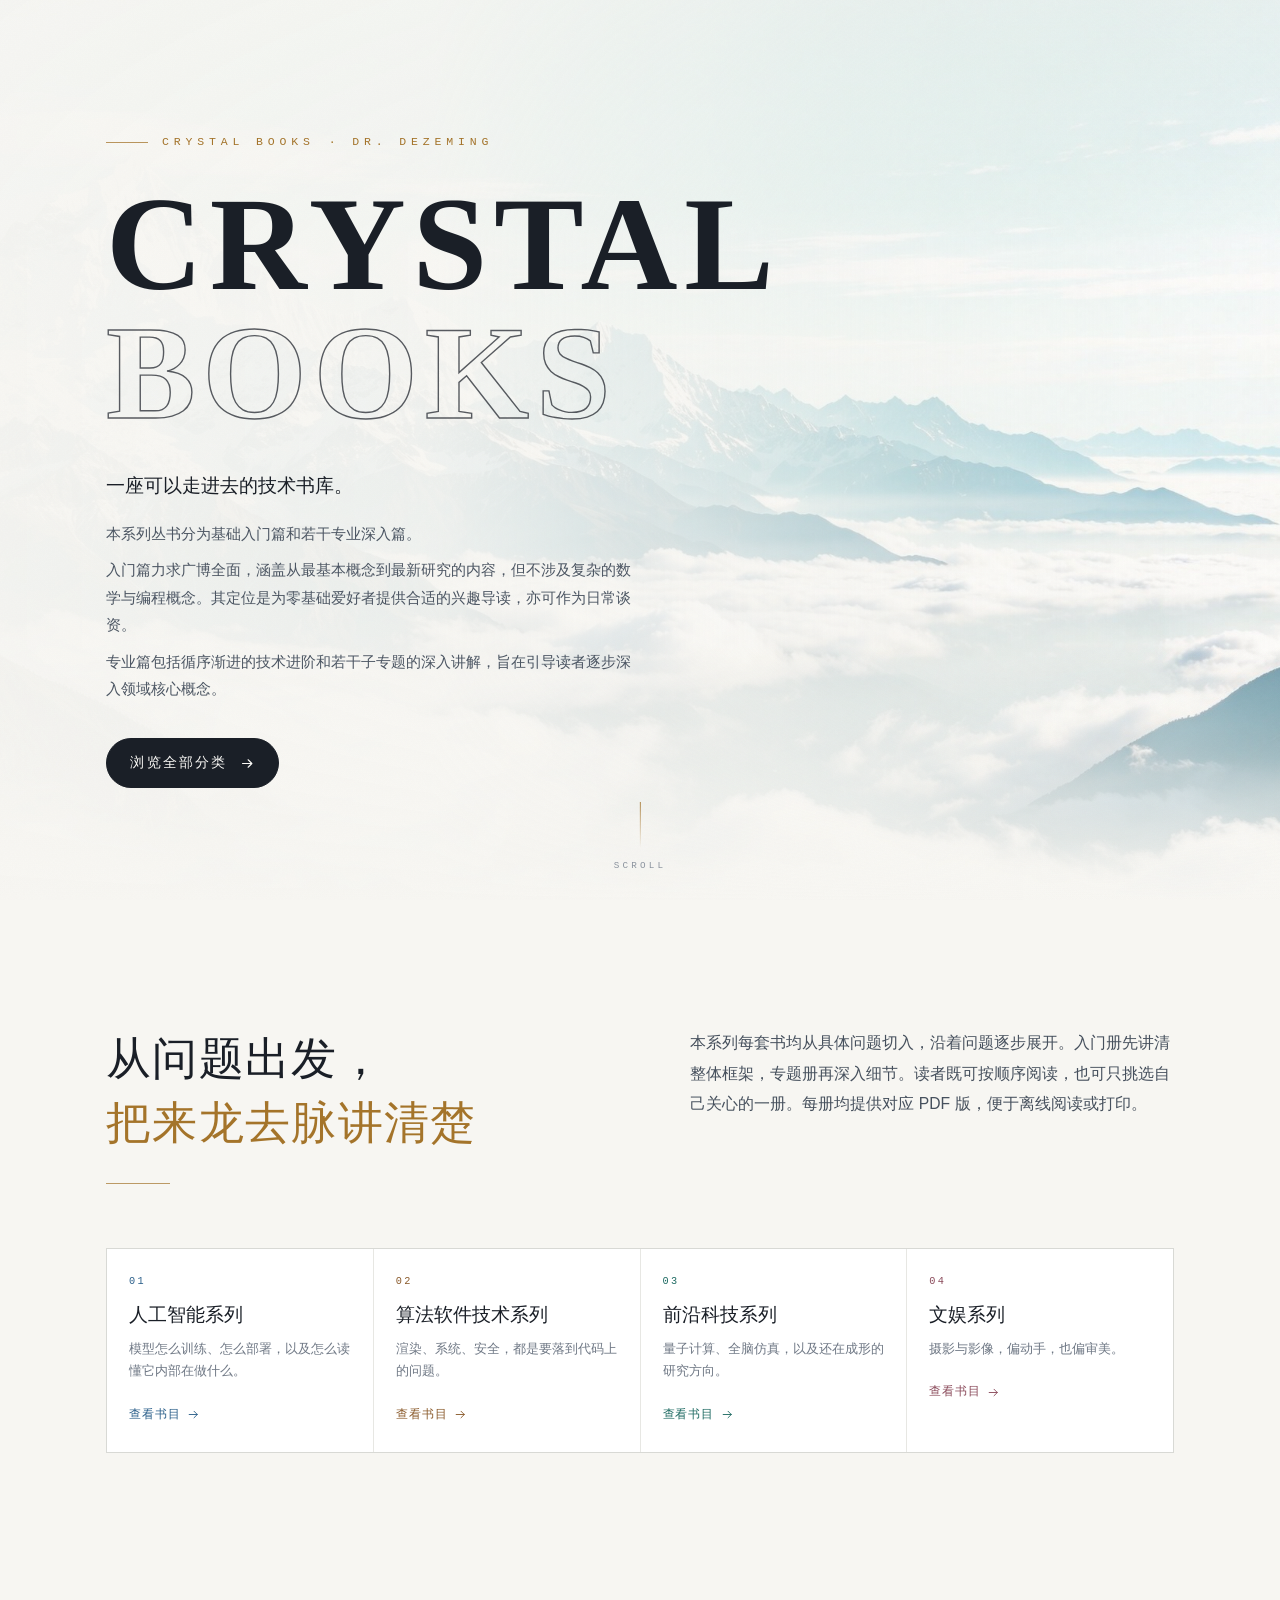
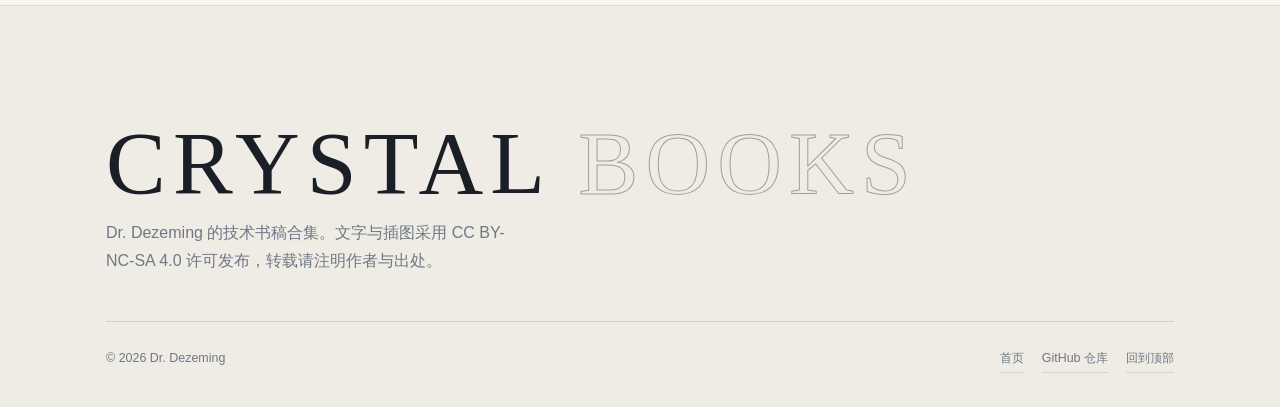
==== commit 897ac819: "主页拆分分类页，按系列加淡化背景图" ====
--- a/index.html
+++ b/index.html
@@ -4,9 +4,9 @@
 <meta charset="UTF-8">
 <meta name="viewport" content="width=device-width, initial-scale=1">
 <title>Crystal Books · Dr. Dezeming</title>
-<meta name="description" content="Dr. Dezeming 的技术书库，涵盖人工智能、图形渲染、系统工程、物理模拟与量子技术。">
+<meta name="description" content="Dr. Dezeming 的技术书库，分为人工智能、算法软件技术、前沿科技与文娱四类。">
 <meta property="og:title" content="Crystal Books · Dr. Dezeming">
-<meta property="og:description" content="Dr. Dezeming 的技术书库，在线直读。">
+<meta property="og:description" content="Dr. Dezeming 的技术书库，分为人工智能、算法软件技术、前沿科技与文娱四类。">
 <meta property="og:type" content="website">
 <meta property="og:image" content="https://ai-crystal.github.io/Crystal-Books/assets/hero.jpg">
 <meta name="author" content="Dr. Dezeming">
@@ -14,22 +14,19 @@
 <link rel="icon" href="data:image/svg+xml,%3Csvg xmlns='http://www.w3.org/2000/svg' viewBox='0 0 32 32'%3E%3Crect width='32' height='32' fill='%23f7f6f2'/%3E%3Cpath d='M16 5 25 16 16 27 7 16Z' fill='none' stroke='%23a4742a' stroke-width='1.4'/%3E%3C/svg%3E">
 <link rel="stylesheet" href="assets/site.css">
 </head>
-<body>
-
+<body data-page="home" data-cat="">
+<div id="top"></div>
 <header class="nav" id="nav">
-  <a class="brand" href="#top" aria-label="Crystal Books 首页">
+  <a class="brand" href="index.html" aria-label="Crystal Books 首页">
     <span class="mark"><span>C</span></span>
     <span>CRYSTAL BOOKS<small>技术书库</small></span>
   </a>
   <nav class="chips" id="chips" aria-label="分类导航"></nav>
-  <label class="search">
-    <input id="q" type="search" placeholder="搜索书名或系列" autocomplete="off" aria-label="搜索">
-    <kbd>/</kbd>
-  </label>
+
 </header>
 
 <main>
-  <section class="hero" id="top">
+  <section class="hero">
     <div class="hero-bg"></div>
     <div class="hero-veil"></div>
     <div class="hero-inner">
@@ -41,7 +38,7 @@
         <p>入门篇力求广博全面，涵盖从最基本概念到最新研究的内容，但不涉及复杂的数学与编程概念。其定位是为零基础爱好者提供合适的兴趣导读，亦可作为日常谈资。</p>
         <p>专业篇包括循序渐进的技术进阶和若干子专题的深入讲解，旨在引导读者逐步深入领域核心概念。</p>
       </div>
-      <a class="cta" href="#collection">浏览全部书目
+      <a class="cta" href="#collection">浏览全部分类
         <svg viewBox="0 0 24 24" fill="none" stroke="currentColor" stroke-width="1.7" stroke-linecap="round" stroke-linejoin="round"><path d="M4 12h15M13 6l6 6-6 6"/></svg>
       </a>
     </div>
@@ -60,10 +57,6 @@
     </div>
     <div class="cat-index" id="cat-index"></div>
   </section>
-
-  <div class="wrap"><p class="search-note" id="search-note"></p></div>
-  <div id="series-list"></div>
-  <div class="wrap"><div class="empty" id="empty">没有找到匹配的书，换个关键词试试。</div></div>
 </main>
 
 <footer class="footer">
@@ -73,6 +66,7 @@
     <div class="footer-grid">
       <span>© 2026 Dr. Dezeming</span>
       <div class="footer-links">
+        <a href="index.html">首页</a>
         <a href="https://github.com/ai-crystal/Crystal-Books" target="_blank" rel="noopener">GitHub 仓库</a>
         <a href="#top">回到顶部</a>
       </div>
@@ -85,8 +79,9 @@
 </button>
 
 <script>
-window.CATEGORIES = [{"id":"ai","name":"人工智能系列","desc":"模型怎么训练、怎么部署，以及怎么读懂它内部在做什么。","color":"#2b5f8a"},{"id":"software","name":"算法软件技术系列","desc":"渲染、系统、安全，都是要落到代码上的问题。","color":"#8a5a2b"},{"id":"frontier","name":"前沿科技系列","desc":"量子计算、全脑仿真，以及还在成形的研究方向。","color":"#1f6b63"},{"id":"culture","name":"文娱系列","desc":"摄影与影像，偏动手，也偏审美。","color":"#8a4a5a"}];
-window.BOOK_DATA = [{"name":"大模型技术全景","chip":"大模型","subtitle":"从 Transformer 到 Agent 系统的架构、训练与推理","intro":["语言模型在几年里从「会续写」变成了「会推理、会用工具、会干活」。这条路上真正起作用的设计，大多可以从数据和训练目标一路追到推理引擎。","书里从分词、预训练数据和缩放定律讲起，经过注意力改造、专家网络与长上下文，再到对齐、推理部署、多模态、训练系统和可解释性，覆盖一个大模型从训练到上线会经过的主要环节。"],"theme":"#1f3a6e","site":"https://ai-crystal.github.io/LLM/","repo":"https://github.com/ai-crystal/LLM","available":true,"pages":1420,"books":[{"title":"入门篇","one":"大模型是什么，不用公式","pages":172,"chapters":22,"url":"https://ai-crystal.github.io/LLM/#/books/v1-intro/README","available":true},{"title":"基础篇","one":"从预测下一个词到 Transformer","pages":157,"chapters":11,"url":"https://ai-crystal.github.io/LLM/#/books/v2-basics/README","available":true},{"title":"预训练篇","one":"数据、词表与规模","pages":147,"chapters":12,"url":"https://ai-crystal.github.io/LLM/#/books/v3-pretrain/README","available":true},{"title":"架构改造篇","one":"注意力、归一化与专家网络","pages":113,"chapters":10,"url":"https://ai-crystal.github.io/LLM/#/books/v4-architecture/README","available":true},{"title":"对齐篇","one":"从 SFT 到 Agent 后训练","pages":139,"chapters":12,"url":"https://ai-crystal.github.io/LLM/#/books/v5-alignment/README","available":true},{"title":"安全与攻破篇","one":"红队、越狱、投毒与防御","pages":119,"chapters":11,"url":"https://ai-crystal.github.io/LLM/#/books/v6-safety/README","available":true},{"title":"推理与部署篇","one":"引擎、压缩与投机解码","pages":125,"chapters":10,"url":"https://ai-crystal.github.io/LLM/#/books/v7-inference/README","available":true},{"title":"应用与 Agent 系统篇","one":"检索、工具与智能体","pages":124,"chapters":10,"url":"https://ai-crystal.github.io/LLM/#/books/v8-apps/README","available":true},{"title":"多模态与生成篇","one":"视觉、语音与扩散","pages":108,"chapters":9,"url":"https://ai-crystal.github.io/LLM/#/books/v9-multimodal/README","available":true},{"title":"训练系统篇","one":"并行、显存与通信","pages":110,"chapters":8,"url":"https://ai-crystal.github.io/LLM/#/books/v10-systems/README","available":true},{"title":"可解释性与评测篇","one":"看得懂与测得准","pages":106,"chapters":8,"url":"https://ai-crystal.github.io/LLM/#/books/v11-interpret/README","available":true}],"cat":"ai","cat_name":"人工智能系列"},{"name":"从语言模型到智能体","chip":"智能体","subtitle":"从模型能力、知识检索、工程运行到企业交付","intro":["Agent 做的事，是把模型的下一个词预测接上工具、记忆和环境，让它可以连续完成一件任务。","书里从 ReAct 和工具调用讲起，讲到记忆、上下文工程、代码与 GUI 操作，再到多 Agent 协作、训练、评测、安全和企业项目里的交付。"],"theme":"#a83232","site":"https://ai-crystal.github.io/AI-Agent-Learning/","repo":"https://github.com/ai-crystal/AI-Agent-Learning","available":true,"pages":333,"books":[{"title":"从语言模型到智能体","one":"从预测下一个词到 Agent 工程","pages":187,"chapters":17,"url":"https://ai-crystal.github.io/AI-Agent-Learning/#/books/ai-agent-foundations/README","available":true},{"title":"RAG 与上下文工程","one":"检索、重排序与上下文管理","pages":58,"chapters":10,"url":"https://ai-crystal.github.io/AI-Agent-Learning/#/books/rag-context-rerank/README","available":true},{"title":"Agent 工程化","one":"工具、权限、状态与可靠性","pages":49,"chapters":10,"url":"https://ai-crystal.github.io/AI-Agent-Learning/#/books/agent-engineering/README","available":true},{"title":"Agent 企业实战","one":"企业案例与项目方法","pages":39,"chapters":9,"url":"https://ai-crystal.github.io/AI-Agent-Learning/#/books/agent-enterprise-cases/README","available":true}],"cat":"ai","cat_name":"人工智能系列"},{"name":"图像生成与编辑技术","chip":"图像生成","subtitle":"从图像与视频生成，到流模型与一步生成，再到编辑","intro":["图像生成要回答的是：怎样从噪声里一步步走出一张图；视频还要多考虑时间；编辑则要在保留原图的同时改对地方。","书里从变分自编码器、对抗网络和扩散模型讲起，再讲流模型、一致性模型与一步生成，最后讲图像和视频编辑里的注意力操作、结构条件与精确反演。"],"theme":"#2f5d8a","site":"https://ai-crystal.github.io/Image-Video-Generation-Editing/","repo":"https://github.com/ai-crystal/Image-Video-Generation-Editing","available":true,"pages":220,"books":[{"title":"入门篇","one":"图像、视频与编辑概览","pages":115,"chapters":25,"url":"https://ai-crystal.github.io/Image-Video-Generation-Editing/#/books/beginner/README","available":true},{"title":"进阶篇","one":"流模型与一步生成","pages":53,"chapters":12,"url":"https://ai-crystal.github.io/Image-Video-Generation-Editing/#/books/advanced/README","available":true},{"title":"深入篇","one":"图像与视频编辑的原理","pages":52,"chapters":12,"url":"https://ai-crystal.github.io/Image-Video-Generation-Editing/#/books/editing/README","available":true}],"cat":"ai","cat_name":"人工智能系列"},{"name":"强化学习系列","chip":"强化学习","subtitle":"从试错到推理模型","intro":["强化学习处理的是没有标准答案的选择：先做，看结果，再调整。","书里从老虎机、价值函数和策略梯度讲起，经过 DQN、AlphaGo 和 PPO，再讲到 RLHF、DPO、GRPO 与大模型推理，既有推导，也有在游戏里训练一个程序的完整过程。"],"theme":"#1e5c4f","site":"https://ai-crystal.github.io/Reinforcement-Learning/","repo":"https://github.com/ai-crystal/Reinforcement-Learning","available":true,"pages":580,"books":[{"title":"概念篇","one":"从老虎机到推理模型","pages":254,"chapters":21,"url":"https://ai-crystal.github.io/Reinforcement-Learning/#/books/concepts/README","available":true},{"title":"动手篇","one":"在游戏里训练一个会决策的程序","pages":105,"chapters":19,"url":"https://ai-crystal.github.io/Reinforcement-Learning/#/books/hands-on/README","available":true},{"title":"算法篇","one":"从贝尔曼方程到 PPO 与离线强化学习","pages":108,"chapters":20,"url":"https://ai-crystal.github.io/Reinforcement-Learning/#/books/algorithms/README","available":true},{"title":"大模型篇","one":"从人类反馈到推理模型","pages":113,"chapters":19,"url":"https://ai-crystal.github.io/Reinforcement-Learning/#/books/llm-rl/README","available":true}],"cat":"ai","cat_name":"人工智能系列"},{"name":"AI 推理部署与量化技术","chip":"推理部署","subtitle":"从模型文件到线上服务","intro":["训练好的模型要在别人的机器上稳定跑起来，中间隔着延迟、吞吐、显存和成本。","书里从模型文件和计算图讲起，分别讲 GPU 与算子、数值精度与量化、剪枝与蒸馏，以及批处理、KV cache、编译和服务调度。"],"theme":"#3f6f9f","site":"https://ai-crystal.github.io/AI-Quantification-Deployment/","repo":"https://github.com/ai-crystal/AI-Quantification-Deployment","available":true,"pages":355,"books":[{"title":"入门","one":"从模型文件到线上服务","pages":116,"chapters":28,"url":"https://ai-crystal.github.io/AI-Quantification-Deployment/#/books/intro/README","available":true},{"title":"算力","one":"GPU、CUDA 与算子性能","pages":83,"chapters":14,"url":"https://ai-crystal.github.io/AI-Quantification-Deployment/#/books/compute/README","available":true},{"title":"精度","one":"量化、剪枝与低秩分解","pages":82,"chapters":15,"url":"https://ai-crystal.github.io/AI-Quantification-Deployment/#/books/precision/README","available":true},{"title":"引擎","one":"计算图、编译与推理服务","pages":74,"chapters":14,"url":"https://ai-crystal.github.io/AI-Quantification-Deployment/#/books/engine/README","available":true}],"cat":"ai","cat_name":"人工智能系列"},{"name":"具身智能技术","chip":"具身智能","subtitle":"机器人怎样从看到做到","intro":["机器人要在毫米和毫秒里完成任务：看见杯子，算出手该怎么伸，避开桌面，抓住，再端起来。","书里用一张 0.8 米高的桌子、一只马克杯和一台六轴桌面臂作例子，从关节、标定、感知和抓取讲起，再到 VLA、强化学习和真实机器人上的失败案例。"],"theme":"#155e75","site":"https://ai-crystal.github.io/Embodied-AI/","repo":"https://github.com/ai-crystal/Embodied-AI","available":true,"pages":361,"books":[{"title":"入门篇","one":"从关节、感知到抓取","pages":156,"chapters":18,"url":"https://ai-crystal.github.io/Embodied-AI/#/books/intro/README","available":true},{"title":"系统篇","one":"从大模型到机器人：感知、学习与行动","pages":205,"chapters":21,"url":"https://ai-crystal.github.io/Embodied-AI/#/books/system/README","available":true}],"cat":"ai","cat_name":"人工智能系列"},{"name":"世界模型技术","chip":"世界模型","subtitle":"让机器学习世界，然后想象它的下一步","intro":["世界模型要回答的是：机器能不能在动手之前，先把接下来会发生什么在脑子里过一遍。","书里从状态、概率预测和变分推断讲起，经过 Dreamer、MuZero 这类在潜空间里做规划的方法，再到视频生成、JEPA 表征和三维空间智能。每个模型不只讲它怎么工作，也讲它在什么情况下会坏。"],"theme":"#1d4e6f","site":"https://ai-crystal.github.io/World-Model/","repo":"https://github.com/ai-crystal/World-Model","available":true,"pages":478,"books":[{"title":"入门册","one":"机器如何想象未来","pages":73,"chapters":10,"url":"https://ai-crystal.github.io/World-Model/#/books/intro/README","available":true},{"title":"基础册","one":"概率、表示与生成","pages":88,"chapters":10,"url":"https://ai-crystal.github.io/World-Model/#/books/foundations/README","available":true},{"title":"潜在册","one":"在想象中训练与规划","pages":83,"chapters":10,"url":"https://ai-crystal.github.io/World-Model/#/books/latent/README","available":true},{"title":"视频册","one":"生成一个可交互的世界","pages":80,"chapters":10,"url":"https://ai-crystal.github.io/World-Model/#/books/video/README","available":true},{"title":"表征册","one":"JEPA 与自监督世界模型","pages":72,"chapters":9,"url":"https://ai-crystal.github.io/World-Model/#/books/jepa/README","available":true},{"title":"空间册","one":"三维、具身与机器人","pages":82,"chapters":10,"url":"https://ai-crystal.github.io/World-Model/#/books/spatial/README","available":true}],"cat":"ai","cat_name":"人工智能系列"},{"name":"黑箱之内","chip":"黑箱之内","subtitle":"神经网络可解释性的历史、方法与边界","intro":["一个训练好的神经网络，内部到底在做什么，这是可解释性要回答的问题。","书里从感知机、特征可视化和电路追踪讲起，讲到叠加态、稀疏自编码器和表征几何，最后讨论解释怎么被检验，以及它在审计与安全里的边界。公式只保留理解思路必需的部分。"],"theme":"#2b5f8a","site":"https://ai-crystal.github.io/Interpretable-NN/","repo":"https://github.com/ai-crystal/Interpretable-NN","available":true,"pages":258,"books":[{"title":"打开黑箱","one":"从感知机到单义神经元","pages":90,"chapters":19,"url":"https://ai-crystal.github.io/Interpretable-NN/#/books/01-seeing-the-black-box/README","available":true},{"title":"特征、电路与叠加","one":"网络里的特征、特征之间的运算，以及它们为什么纠缠","pages":62,"chapters":13,"url":"https://ai-crystal.github.io/Interpretable-NN/#/books/02-features-circuits/README","available":true},{"title":"表征的几何","one":"从隐藏层的空间结构里读出模型对世界的理解","pages":52,"chapters":11,"url":"https://ai-crystal.github.io/Interpretable-NN/#/books/03-geometry-of-representation/README","available":true},{"title":"解释的边界","one":"解释怎么被检验，又怎么用在审计与安全上","pages":54,"chapters":11,"url":"https://ai-crystal.github.io/Interpretable-NN/#/books/04-limits-of-explanation/README","available":true}],"cat":"ai","cat_name":"人工智能系列"},{"name":"状态空间模型","chip":"状态空间","subtitle":"从故事与直觉，到理论、算法与实现","intro":["序列建模的核心问题只有一个：怎样用有限的存储记住任意长的历史。","书里按时间顺序讲 HiPPO、LSSL、S4、S5、Mamba、Mamba-2 和 Mamba-3：上一代卡在哪，这一代换了什么问法，代价落在哪。"],"theme":"#2f5d8a","site":"https://ai-crystal.github.io/Mamba/","repo":"https://github.com/ai-crystal/Mamba","available":true,"pages":404,"books":[{"title":"入门版","one":"故事与直觉","pages":41,"chapters":14,"url":"https://ai-crystal.github.io/Mamba/#/books/intro/README","available":true},{"title":"专业版","one":"理论、算法与实现","pages":363,"chapters":35,"url":"https://ai-crystal.github.io/Mamba/#/books/pro/README","available":true}],"cat":"ai","cat_name":"人工智能系列"},{"name":"同一张世界的地图","chip":"JEPA","subtitle":"从语言模型到 JEPA","intro":["语言模型把整个互联网读了一遍，仍然说不清一个杯子放在桌沿时会不会掉下去。它缺的不是参数，而是关于世界的那份表征。","书里从输入法联想和语言模型的边界讲起，经过联合嵌入预测、塌缩与 SIGReg、I-JEPA 与 V-JEPA 的训练配方，最后落到柏拉图表征定理、证明骨架和它的适用边界。"],"theme":"#14507a","site":"https://ai-crystal.github.io/JEPA-World-Knowledge-Model/","repo":"https://github.com/ai-crystal/JEPA-World-Knowledge-Model","available":true,"pages":235,"books":[{"title":"入门篇","one":"从语言模型到 JEPA 的第一课","pages":74,"chapters":9,"url":"https://ai-crystal.github.io/JEPA-World-Knowledge-Model/#/books/basics/README","available":true},{"title":"进阶篇","one":"联合嵌入预测的训练与工程","pages":83,"chapters":9,"url":"https://ai-crystal.github.io/JEPA-World-Knowledge-Model/#/books/practice/README","available":true},{"title":"专业篇","one":"柏拉图表征定理与它的边界","pages":78,"chapters":8,"url":"https://ai-crystal.github.io/JEPA-World-Knowledge-Model/#/books/theory/README","available":true}],"cat":"ai","cat_name":"人工智能系列"},{"name":"测试时训练技术","chip":"测试时训练技术","subtitle":"模型部署之后，还能不能继续学","intro":["模型训练完成、部署上线之后，遇到没见过的输入、又没有标签可用，能不能靠输入本身继续调整自己。","书里沿着视觉里的测试时自适应、序列建模里的 TTT 层、大模型推理阶段的自我改进三条线展开，讲清目标函数、梯度近似、崩溃成因和评测协议。"],"theme":"#2e6bb0","site":"https://ai-crystal.github.io/Test-Time-Training/","repo":"https://github.com/ai-crystal/Test-Time-Training","available":true,"pages":86,"books":[{"title":"入门篇","one":"从分布漂移讲到测试时学习，把几条路线分清楚","pages":43,"chapters":11,"url":"https://ai-crystal.github.io/Test-Time-Training/#/books/beginner/README","available":true},{"title":"精通篇","one":"目标函数、稳定性与工程实现","pages":43,"chapters":12,"url":"https://ai-crystal.github.io/Test-Time-Training/#/books/mastery/README","available":true}],"cat":"ai","cat_name":"人工智能系列"},{"name":"人体参数化技术","chip":"人体参数化","subtitle":"用几十个参数，描述一个高维的人","intro":["用一个低维参数描述一个高维的人，是人脸、人体和动物建模共同的基础。","书里从 PCA、SVD、李群与蒙皮讲起，讲到 SMPL 与它的家族、从图像重建人体、人脸与人手模型，最后是动物模型以及扩散模型带来的新做法。"],"theme":"#b45309","site":"https://ai-crystal.github.io/Human-body-Param/","repo":"https://github.com/ai-crystal/Human-body-Param","available":true,"pages":377,"books":[{"title":"入门册","one":"用几十个参数描述一个人","pages":63,"chapters":8,"url":"https://ai-crystal.github.io/Human-body-Param/#/books/intro/README","available":true},{"title":"数学册","one":"数学与几何","pages":99,"chapters":7,"url":"https://ai-crystal.github.io/Human-body-Param/#/books/math/README","available":true},{"title":"人体册","one":"人体与参数化模型","pages":52,"chapters":4,"url":"https://ai-crystal.github.io/Human-body-Param/#/books/body/README","available":true},{"title":"重建册","one":"从图像到人体","pages":45,"chapters":5,"url":"https://ai-crystal.github.io/Human-body-Param/#/books/recon/README","available":true},{"title":"脸手册","one":"人脸与人手","pages":69,"chapters":7,"url":"https://ai-crystal.github.io/Human-body-Param/#/books/face-hand/README","available":true},{"title":"前沿册","one":"动物模型与前沿","pages":49,"chapters":5,"url":"https://ai-crystal.github.io/Human-body-Param/#/books/frontier/README","available":true}],"cat":"ai","cat_name":"人工智能系列"},{"name":"大规模 GPU 集群训练技术","chip":"GPU 集群","subtitle":"从一张卡到一万张卡","intro":["一张 H100 有 80 GB 显存，一个 4050 亿参数的模型光权重就要 810 GB，于是训练被拆到几千张卡上。","书里把显存怎么分、模型怎么切、梯度怎么汇总、网络怎么摆，以及坏了怎么恢复、慢了怎么定位，都落到具体的字节数、微秒数和故障模式上。"],"theme":"#2f5d8a","site":"https://ai-crystal.github.io/GPU-Cluster-Training/","repo":"https://github.com/ai-crystal/GPU-Cluster-Training","available":true,"pages":334,"books":[{"title":"入门篇","one":"从一张卡到一万张卡","pages":98,"chapters":15,"url":"https://ai-crystal.github.io/GPU-Cluster-Training/#/books/intro/README","available":true},{"title":"专业篇","one":"算力、通信与稳定性","pages":236,"chapters":28,"url":"https://ai-crystal.github.io/GPU-Cluster-Training/#/books/pro/README","available":true}],"cat":"ai","cat_name":"人工智能系列"},{"name":"专业级渲染技术","chip":"渲染","subtitle":"材质、光学与几何的渲染实现","intro":["一个材质为什么长成那个公式，公式里的每一项在物理上对应什么，换到另一种材料上哪些假设会碎掉。","书里从 Fresnel、微表面、能量补偿和分层采样这些共同基础讲起，再分别讲布料、毛发、次表面散射、光谱、各向异性金属、体素、波动光学、蓄水池重采样，以及符号距离场和电磁场。"],"theme":"#b5651d","site":"https://ai-crystal.github.io/Rendering-Technique/","repo":"https://github.com/ai-crystal/Rendering-Technique","available":true,"pages":1065,"books":[{"title":"材质渲染的骨架","one":"微表面、Fresnel、能量补偿、分层与采样","pages":77,"chapters":14,"url":"https://ai-crystal.github.io/Rendering-Technique/#/books/beginner/README","available":true},{"title":"布料渲染","one":"纤维散射、纱线模型、sheen 与薄织物透射","pages":79,"chapters":12,"url":"https://ai-crystal.github.io/Rendering-Technique/#/books/cloth/README","available":true},{"title":"毛发渲染","one":"Marschner 模型、双散射、远距离 LOD 与采样","pages":64,"chapters":10,"url":"https://ai-crystal.github.io/Rendering-Technique/#/books/hair/README","available":true},{"title":"次表面散射与 BSSRDF","one":"辐射传输、扩散近似、偶极子、随机游走","pages":112,"chapters":22,"url":"https://ai-crystal.github.io/Rendering-Technique/#/books/sss/README","available":true},{"title":"光谱渲染","one":"光子与相干、上采样、神经基底、色散与荧光","pages":126,"chapters":20,"url":"https://ai-crystal.github.io/Rendering-Technique/#/books/spectral/README","available":true},{"title":"各向异性金属","one":"复折射率、各向异性 GGX、拉丝与氧化层","pages":59,"chapters":9,"url":"https://ai-crystal.github.io/Rendering-Technique/#/books/aniso-metal/README","available":true},{"title":"体素渲染","one":"稀疏体素、体素化、锥追踪与体素光照","pages":58,"chapters":9,"url":"https://ai-crystal.github.io/Rendering-Technique/#/books/voxel/README","available":true},{"title":"波动光学渲染","one":"衍射、薄膜干涉、结构色与偏振","pages":71,"chapters":10,"url":"https://ai-crystal.github.io/Rendering-Technique/#/books/wave-optics/README","available":true},{"title":"基于储蓄池的渲染","one":"MIS、带权蓄水池、RIS、ReSTIR 与 GRIS","pages":94,"chapters":15,"url":"https://ai-crystal.github.io/Rendering-Technique/#/books/reservoir/README","available":true},{"title":"符号距离场与渲染","one":"从距离函数到光线步进与全局光照","pages":95,"chapters":18,"url":"https://ai-crystal.github.io/Rendering-Technique/#/books/sdf/README","available":true},{"title":"从初高中物理到麦克斯韦方程组","one":"一步一步推出电磁场","pages":230,"chapters":28,"url":"https://ai-crystal.github.io/Rendering-Technique/#/books/physics/README","available":true}],"cat":"software","cat_name":"算法软件技术系列"},{"name":"HDR 技术系列","chip":"HDR","subtitle":"从像素到眼睛，再到色彩科学与工程实现","intro":["HDR 牵涉显示、内容、色彩和接口几个环节，任何一个环节没对上，画面就会不对。","书里从 SDR 的来历、亮度和色域讲起，讲到 PQ 与 HLG、HDR10 与杜比视界、面板与背光、接口与元数据，再往色彩测量、色貌模型和色域映射里走。"],"theme":"#1f5e8c","site":"https://ai-crystal.github.io/HDR-Learning/","repo":"https://github.com/ai-crystal/HDR-Learning","available":true,"pages":316,"books":[{"title":"入门篇","one":"HDR 超详解：从像素到眼睛的完整指南","pages":214,"chapters":20,"url":"https://ai-crystal.github.io/HDR-Learning/#/books/beginner/README","available":true},{"title":"色彩科学篇","one":"从颜色测量到色貌与色域映射","pages":52,"chapters":6,"url":"https://ai-crystal.github.io/HDR-Learning/#/books/color-science/README","available":true},{"title":"HDR 技术篇","one":"传递函数、元数据、映射与显示","pages":50,"chapters":6,"url":"https://ai-crystal.github.io/HDR-Learning/#/books/hdr-tech/README","available":true}],"cat":"software","cat_name":"算法软件技术系列"},{"name":"物理模拟技术","chip":"物理模拟","subtitle":"把连续的世界切成计算机算得动的块","intro":["旗子被风吹起、墙塌下来、组织受压回弹，背后是同一件事：把物理定律离散化，在有限的时间里算出来。","书里从向量、旋转、积分和线性求解讲起，分别处理刚体、布料、流体、颗粒与雪，再讲到 GPU 上的数据布局、稀疏网格和可微物理。每类方法都讲它为什么长成这样、在什么地方会失效。"],"theme":"#1d4e5f","site":"https://ai-crystal.github.io/Physics-Simulation/","repo":"https://github.com/ai-crystal/Physics-Simulation","available":true,"pages":838,"books":[{"title":"入门篇","one":"从抛物线到可微世界","pages":109,"chapters":12,"url":"https://ai-crystal.github.io/Physics-Simulation/#/books/intro/README","available":true},{"title":"数学基础","one":"描述运动与变形的语言","pages":117,"chapters":12,"url":"https://ai-crystal.github.io/Physics-Simulation/#/books/math/README","available":true},{"title":"刚体与碰撞","one":"让物体撞在一起","pages":102,"chapters":12,"url":"https://ai-crystal.github.io/Physics-Simulation/#/books/rigid/README","available":true},{"title":"柔体、布料与断裂","one":"会皱、会断、会回弹","pages":109,"chapters":12,"url":"https://ai-crystal.github.io/Physics-Simulation/#/books/deform/README","available":true},{"title":"流体、烟火与水面","one":"把连续介质装进格子","pages":110,"chapters":13,"url":"https://ai-crystal.github.io/Physics-Simulation/#/books/fluid/README","available":true},{"title":"颗粒、雪与物质点法","one":"沙、雪、泡沫与岩浆","pages":96,"chapters":11,"url":"https://ai-crystal.github.io/Physics-Simulation/#/books/particle/README","available":true},{"title":"高性能实现与 GPU 并行","one":"一帧十六毫秒的预算","pages":92,"chapters":11,"url":"https://ai-crystal.github.io/Physics-Simulation/#/books/gpu/README","available":true},{"title":"可微物理与神经模拟","one":"让梯度穿过时间","pages":103,"chapters":12,"url":"https://ai-crystal.github.io/Physics-Simulation/#/books/diff/README","available":true}],"cat":"software","cat_name":"算法软件技术系列"},{"name":"大型软件开发技术","chip":"大型软件","subtitle":"从二十行 C++ 代码到一个可交付的插件系统","intro":["一段二十行的 C++ 程序，怎样长成能加载插件、能隔离故障、能打包更新的系统。","书里从拆函数、装插件和定契约讲起，往下是命名冲突、故障隔离、进程边界、组件模板、灰度发布，最后是二十三种设计模式。"],"theme":"#1f3a5f","site":"https://ai-crystal.github.io/Large-scale-software-Introduction/","repo":"https://github.com/ai-crystal/Large-scale-software-Introduction","available":true,"pages":434,"books":[{"title":"入门篇","one":"用 C++ 从二十行代码到一个插件系统","pages":142,"chapters":12,"url":"https://ai-crystal.github.io/Large-scale-software-Introduction/#/books/vol1-basics/README","available":true},{"title":"架构篇","one":"可扩展系统的内核、契约与协作机制","pages":73,"chapters":11,"url":"https://ai-crystal.github.io/Large-scale-software-Introduction/#/books/vol2-architecture/README","available":true},{"title":"工程篇","one":"组件模板、分发生态与稳定运行","pages":67,"chapters":11,"url":"https://ai-crystal.github.io/Large-scale-software-Introduction/#/books/vol3-engineering/README","available":true},{"title":"模式篇","one":"二十三种可复用的解法","pages":152,"chapters":23,"url":"https://ai-crystal.github.io/Large-scale-software-Introduction/#/books/vol4-patterns/README","available":true}],"cat":"software","cat_name":"算法软件技术系列"},{"name":"远程之门","chip":"远程之门","subtitle":"远程操作的技术细节","intro":["从一条 ssh 登录到几百 TB 的对象存储，再到把程序做成别人能用的服务。","书里从地址、端口、域名和 ssh 讲起，经过堡垒机、对象存储、隧道和长任务，再拆开 SSH 的线格式、密钥交换、签名与证书链。"],"theme":"#1f5e8c","site":"https://ai-crystal.github.io/Remote-operation-technology/","repo":"https://github.com/ai-crystal/Remote-operation-technology","available":true,"pages":301,"books":[{"title":"入门册","one":"远程操作入门","pages":119,"chapters":23,"url":"https://ai-crystal.github.io/Remote-operation-technology/#/books/beginner/README","available":true},{"title":"进阶册","one":"远程操作的技术细节","pages":151,"chapters":18,"url":"https://ai-crystal.github.io/Remote-operation-technology/#/books/intermediate/README","available":true},{"title":"深入册","one":"协议、密码学与实现细节","pages":31,"chapters":6,"url":"https://ai-crystal.github.io/Remote-operation-technology/#/books/deep/README","available":true}],"cat":"software","cat_name":"算法软件技术系列"},{"name":"黑客技术与安全原理","chip":"黑客","subtitle":"一套讲攻防原理的中文技术书","intro":["入侵往往不是攻破哪一道密码，而是让一台只会照做指令的机器执行了一段原本不属于它的指令。","书里从 1971 年第一只会自我复制的程序讲到今天的勒索产业，从晶体管、内存和系统调用讲到栈溢出、中间人攻击与供应链投毒，再落到虚拟机靶场里的侦察、验证、利用、提权和应急响应。"],"theme":"#0f5c5c","site":"https://ai-crystal.github.io/Hacker-Techniques/","repo":"https://github.com/ai-crystal/Hacker-Techniques","available":true,"pages":538,"books":[{"title":"入门篇","one":"从病毒史到今天的攻防","pages":199,"chapters":24,"url":"https://ai-crystal.github.io/Hacker-Techniques/#/books/beginner/README","available":true},{"title":"理论篇","one":"漏洞、内存与协议的深层结构","pages":147,"chapters":16,"url":"https://ai-crystal.github.io/Hacker-Techniques/#/books/theory/README","available":true},{"title":"实战篇","one":"从靶场到真实对抗","pages":192,"chapters":18,"url":"https://ai-crystal.github.io/Hacker-Techniques/#/books/practice/README","available":true}],"cat":"software","cat_name":"算法软件技术系列"},{"name":"量子技术","chip":"量子","subtitle":"从黑体辐射到量子芯片","intro":["量子技术不只是量子计算。它还涉及通信、精密测量、器件和纠错。","书里从黑体辐射、双缝和单光子讲起，经过量子比特、量子门与算法，再到超导、离子、原子、光子这些硬件平台，以及纠错、通信和量子网络。"],"theme":"#103257","site":"https://ai-crystal.github.io/Quantum-Technology/","repo":"https://github.com/ai-crystal/Quantum-Technology","available":true,"pages":308,"books":[{"title":"量子技术入门","one":"从黑体辐射到量子芯片","pages":50,"chapters":18,"url":"https://ai-crystal.github.io/Quantum-Technology/#/books/intro/README","available":true},{"title":"量子力学与实验基础","one":"从双缝到单光子","pages":74,"chapters":20,"url":"https://ai-crystal.github.io/Quantum-Technology/#/books/foundations/README","available":true},{"title":"量子计算与算法","one":"从量子比特到因式分解","pages":48,"chapters":13,"url":"https://ai-crystal.github.io/Quantum-Technology/#/books/computing/README","available":true},{"title":"量子器件与硬件平台","one":"超导、离子、原子与光子","pages":55,"chapters":19,"url":"https://ai-crystal.github.io/Quantum-Technology/#/books/devices/README","available":true},{"title":"量子纠错与容错","one":"从重复码到表面码","pages":33,"chapters":15,"url":"https://ai-crystal.github.io/Quantum-Technology/#/books/qec/README","available":true},{"title":"量子通信与量子网络","one":"从 BB84 到量子互联网","pages":48,"chapters":15,"url":"https://ai-crystal.github.io/Quantum-Technology/#/books/network/README","available":true}],"cat":"frontier","cat_name":"前沿科技系列"},{"name":"全脑仿真","chip":"全脑仿真","subtitle":"从果蝇大脑到数字心智","intro":["2024 年，一只成年果蝇的完整大脑被逐突触地测绘出来，约 13.9 万个神经元、5000 万个连接。有人把这套接线图接到计算模型上，让它在虚拟身体里走动、理毛、靠近食物。","书里从神经元、神经信号和成像技术讲起，经过连接组学的历史与现状，再讨论怎样把一张接线图变成可求解的方程、怎样评估仿真是否可信。"],"theme":"#2f5d72","site":"https://ai-crystal.github.io/Brain-Connectivity-Simulation/","repo":"https://github.com/ai-crystal/Brain-Connectivity-Simulation","available":true,"pages":137,"books":[{"title":"从神经元到果蝇大脑","one":"从一只果蝇的脑讲起，把全脑仿真的来龙去脉说清楚","pages":75,"chapters":13,"url":"https://ai-crystal.github.io/Brain-Connectivity-Simulation/#/books/intro/README","available":true},{"title":"连接组、动力学与仿真","one":"把接线图写成方程，再把方程跑起来","pages":62,"chapters":12,"url":"https://ai-crystal.github.io/Brain-Connectivity-Simulation/#/books/theory/README","available":true}],"cat":"frontier","cat_name":"前沿科技系列"},{"name":"光的语言","chip":"摄影","subtitle":"摄影技术系统教程","intro":["摄影从光进入相机开始。光圈、快门、感光度决定曝光，镜头和焦距决定视角，光线、色彩和构图决定画面最后的样子。","书里依次讲对焦、测光、镜头、白平衡、构图、闪光和后期，再落到人像、风光、街头、静物这些具体题材，最后是器材选择与色彩管理。"],"theme":"#23507a","site":"https://dezeming.github.io/photography-book/","repo":"","available":false,"pages":0,"books":[{"title":"光的语言","one":"摄影技术系统教程","pages":0,"chapters":20,"url":"","available":false}],"cat":"culture","cat_name":"文娱系列"}];
+window.PAGE = { mode: "home", cat: "" };
+window.CATEGORIES = [{"id":"ai","name":"人工智能系列","desc":"模型怎么训练、怎么部署，以及怎么读懂它内部在做什么。","color":"#2b5f8a","bg":"assets/bg/23.jpg"},{"id":"software","name":"算法软件技术系列","desc":"渲染、系统、安全，都是要落到代码上的问题。","color":"#8a5a2b","bg":"assets/bg/24.jpg"},{"id":"frontier","name":"前沿科技系列","desc":"量子计算、全脑仿真，以及还在成形的研究方向。","color":"#1f6b63","bg":"assets/bg/25.jpg"},{"id":"culture","name":"文娱系列","desc":"摄影与影像，偏动手，也偏审美。","color":"#8a4a5a","bg":"assets/bg/26.jpg"}];
+window.BOOK_DATA = [{"name":"大模型技术全景","chip":"大模型","subtitle":"从 Transformer 到 Agent 系统的架构、训练与推理","intro":["语言模型在几年里从「会续写」变成了「会推理、会用工具、会干活」。这条路上真正起作用的设计，大多可以从数据和训练目标一路追到推理引擎。","书里从分词、预训练数据和缩放定律讲起，经过注意力改造、专家网络与长上下文，再到对齐、推理部署、多模态、训练系统和可解释性，覆盖一个大模型从训练到上线会经过的主要环节。"],"theme":"#1f3a6e","site":"https://ai-crystal.github.io/LLM/","repo":"https://github.com/ai-crystal/LLM","available":true,"pages":1420,"books":[{"title":"入门篇","one":"大模型是什么，不用公式","pages":172,"chapters":22,"url":"https://ai-crystal.github.io/LLM/#/books/v1-intro/README","available":true},{"title":"基础篇","one":"从预测下一个词到 Transformer","pages":157,"chapters":11,"url":"https://ai-crystal.github.io/LLM/#/books/v2-basics/README","available":true},{"title":"预训练篇","one":"数据、词表与规模","pages":147,"chapters":12,"url":"https://ai-crystal.github.io/LLM/#/books/v3-pretrain/README","available":true},{"title":"架构改造篇","one":"注意力、归一化与专家网络","pages":113,"chapters":10,"url":"https://ai-crystal.github.io/LLM/#/books/v4-architecture/README","available":true},{"title":"对齐篇","one":"从 SFT 到 Agent 后训练","pages":139,"chapters":12,"url":"https://ai-crystal.github.io/LLM/#/books/v5-alignment/README","available":true},{"title":"安全与攻破篇","one":"红队、越狱、投毒与防御","pages":119,"chapters":11,"url":"https://ai-crystal.github.io/LLM/#/books/v6-safety/README","available":true},{"title":"推理与部署篇","one":"引擎、压缩与投机解码","pages":125,"chapters":10,"url":"https://ai-crystal.github.io/LLM/#/books/v7-inference/README","available":true},{"title":"应用与 Agent 系统篇","one":"检索、工具与智能体","pages":124,"chapters":10,"url":"https://ai-crystal.github.io/LLM/#/books/v8-apps/README","available":true},{"title":"多模态与生成篇","one":"视觉、语音与扩散","pages":108,"chapters":9,"url":"https://ai-crystal.github.io/LLM/#/books/v9-multimodal/README","available":true},{"title":"训练系统篇","one":"并行、显存与通信","pages":110,"chapters":8,"url":"https://ai-crystal.github.io/LLM/#/books/v10-systems/README","available":true},{"title":"可解释性与评测篇","one":"看得懂与测得准","pages":106,"chapters":8,"url":"https://ai-crystal.github.io/LLM/#/books/v11-interpret/README","available":true}],"cat":"ai","cat_name":"人工智能系列","bg":"assets/bg/01.jpg"},{"name":"从语言模型到智能体","chip":"智能体","subtitle":"从模型能力、知识检索、工程运行到企业交付","intro":["Agent 做的事，是把模型的下一个词预测接上工具、记忆和环境，让它可以连续完成一件任务。","书里从 ReAct 和工具调用讲起，讲到记忆、上下文工程、代码与 GUI 操作，再到多 Agent 协作、训练、评测、安全和企业项目里的交付。"],"theme":"#a83232","site":"https://ai-crystal.github.io/AI-Agent-Learning/","repo":"https://github.com/ai-crystal/AI-Agent-Learning","available":true,"pages":333,"books":[{"title":"从语言模型到智能体","one":"从预测下一个词到 Agent 工程","pages":187,"chapters":17,"url":"https://ai-crystal.github.io/AI-Agent-Learning/#/books/ai-agent-foundations/README","available":true},{"title":"RAG 与上下文工程","one":"检索、重排序与上下文管理","pages":58,"chapters":10,"url":"https://ai-crystal.github.io/AI-Agent-Learning/#/books/rag-context-rerank/README","available":true},{"title":"Agent 工程化","one":"工具、权限、状态与可靠性","pages":49,"chapters":10,"url":"https://ai-crystal.github.io/AI-Agent-Learning/#/books/agent-engineering/README","available":true},{"title":"Agent 企业实战","one":"企业案例与项目方法","pages":39,"chapters":9,"url":"https://ai-crystal.github.io/AI-Agent-Learning/#/books/agent-enterprise-cases/README","available":true}],"cat":"ai","cat_name":"人工智能系列","bg":"assets/bg/02.jpg"},{"name":"图像生成与编辑技术","chip":"图像生成","subtitle":"从图像与视频生成，到流模型与一步生成，再到编辑","intro":["图像生成要回答的是：怎样从噪声里一步步走出一张图；视频还要多考虑时间；编辑则要在保留原图的同时改对地方。","书里从变分自编码器、对抗网络和扩散模型讲起，再讲流模型、一致性模型与一步生成，最后讲图像和视频编辑里的注意力操作、结构条件与精确反演。"],"theme":"#2f5d8a","site":"https://ai-crystal.github.io/Image-Video-Generation-Editing/","repo":"https://github.com/ai-crystal/Image-Video-Generation-Editing","available":true,"pages":220,"books":[{"title":"入门篇","one":"图像、视频与编辑概览","pages":115,"chapters":25,"url":"https://ai-crystal.github.io/Image-Video-Generation-Editing/#/books/beginner/README","available":true},{"title":"进阶篇","one":"流模型与一步生成","pages":53,"chapters":12,"url":"https://ai-crystal.github.io/Image-Video-Generation-Editing/#/books/advanced/README","available":true},{"title":"深入篇","one":"图像与视频编辑的原理","pages":52,"chapters":12,"url":"https://ai-crystal.github.io/Image-Video-Generation-Editing/#/books/editing/README","available":true}],"cat":"ai","cat_name":"人工智能系列","bg":"assets/bg/03.jpg"},{"name":"强化学习系列","chip":"强化学习","subtitle":"从试错到推理模型","intro":["强化学习处理的是没有标准答案的选择：先做，看结果，再调整。","书里从老虎机、价值函数和策略梯度讲起，经过 DQN、AlphaGo 和 PPO，再讲到 RLHF、DPO、GRPO 与大模型推理，既有推导，也有在游戏里训练一个程序的完整过程。"],"theme":"#1e5c4f","site":"https://ai-crystal.github.io/Reinforcement-Learning/","repo":"https://github.com/ai-crystal/Reinforcement-Learning","available":true,"pages":580,"books":[{"title":"概念篇","one":"从老虎机到推理模型","pages":254,"chapters":21,"url":"https://ai-crystal.github.io/Reinforcement-Learning/#/books/concepts/README","available":true},{"title":"动手篇","one":"在游戏里训练一个会决策的程序","pages":105,"chapters":19,"url":"https://ai-crystal.github.io/Reinforcement-Learning/#/books/hands-on/README","available":true},{"title":"算法篇","one":"从贝尔曼方程到 PPO 与离线强化学习","pages":108,"chapters":20,"url":"https://ai-crystal.github.io/Reinforcement-Learning/#/books/algorithms/README","available":true},{"title":"大模型篇","one":"从人类反馈到推理模型","pages":113,"chapters":19,"url":"https://ai-crystal.github.io/Reinforcement-Learning/#/books/llm-rl/README","available":true}],"cat":"ai","cat_name":"人工智能系列","bg":"assets/bg/04.jpg"},{"name":"AI 推理部署与量化技术","chip":"推理部署","subtitle":"从模型文件到线上服务","intro":["训练好的模型要在别人的机器上稳定跑起来，中间隔着延迟、吞吐、显存和成本。","书里从模型文件和计算图讲起，分别讲 GPU 与算子、数值精度与量化、剪枝与蒸馏，以及批处理、KV cache、编译和服务调度。"],"theme":"#3f6f9f","site":"https://ai-crystal.github.io/AI-Quantification-Deployment/","repo":"https://github.com/ai-crystal/AI-Quantification-Deployment","available":true,"pages":355,"books":[{"title":"入门","one":"从模型文件到线上服务","pages":116,"chapters":28,"url":"https://ai-crystal.github.io/AI-Quantification-Deployment/#/books/intro/README","available":true},{"title":"算力","one":"GPU、CUDA 与算子性能","pages":83,"chapters":14,"url":"https://ai-crystal.github.io/AI-Quantification-Deployment/#/books/compute/README","available":true},{"title":"精度","one":"量化、剪枝与低秩分解","pages":82,"chapters":15,"url":"https://ai-crystal.github.io/AI-Quantification-Deployment/#/books/precision/README","available":true},{"title":"引擎","one":"计算图、编译与推理服务","pages":74,"chapters":14,"url":"https://ai-crystal.github.io/AI-Quantification-Deployment/#/books/engine/README","available":true}],"cat":"ai","cat_name":"人工智能系列","bg":"assets/bg/05.jpg"},{"name":"具身智能技术","chip":"具身智能","subtitle":"机器人怎样从看到做到","intro":["机器人要在毫米和毫秒里完成任务：看见杯子，算出手该怎么伸，避开桌面，抓住，再端起来。","书里用一张 0.8 米高的桌子、一只马克杯和一台六轴桌面臂作例子，从关节、标定、感知和抓取讲起，再到 VLA、强化学习和真实机器人上的失败案例。"],"theme":"#155e75","site":"https://ai-crystal.github.io/Embodied-AI/","repo":"https://github.com/ai-crystal/Embodied-AI","available":true,"pages":361,"books":[{"title":"入门篇","one":"从关节、感知到抓取","pages":156,"chapters":18,"url":"https://ai-crystal.github.io/Embodied-AI/#/books/intro/README","available":true},{"title":"系统篇","one":"从大模型到机器人：感知、学习与行动","pages":205,"chapters":21,"url":"https://ai-crystal.github.io/Embodied-AI/#/books/system/README","available":true}],"cat":"ai","cat_name":"人工智能系列","bg":"assets/bg/06.jpg"},{"name":"世界模型技术","chip":"世界模型","subtitle":"让机器学习世界，然后想象它的下一步","intro":["世界模型要回答的是：机器能不能在动手之前，先把接下来会发生什么在脑子里过一遍。","书里从状态、概率预测和变分推断讲起，经过 Dreamer、MuZero 这类在潜空间里做规划的方法，再到视频生成、JEPA 表征和三维空间智能。每个模型不只讲它怎么工作，也讲它在什么情况下会坏。"],"theme":"#1d4e6f","site":"https://ai-crystal.github.io/World-Model/","repo":"https://github.com/ai-crystal/World-Model","available":true,"pages":478,"books":[{"title":"入门册","one":"机器如何想象未来","pages":73,"chapters":10,"url":"https://ai-crystal.github.io/World-Model/#/books/intro/README","available":true},{"title":"基础册","one":"概率、表示与生成","pages":88,"chapters":10,"url":"https://ai-crystal.github.io/World-Model/#/books/foundations/README","available":true},{"title":"潜在册","one":"在想象中训练与规划","pages":83,"chapters":10,"url":"https://ai-crystal.github.io/World-Model/#/books/latent/README","available":true},{"title":"视频册","one":"生成一个可交互的世界","pages":80,"chapters":10,"url":"https://ai-crystal.github.io/World-Model/#/books/video/README","available":true},{"title":"表征册","one":"JEPA 与自监督世界模型","pages":72,"chapters":9,"url":"https://ai-crystal.github.io/World-Model/#/books/jepa/README","available":true},{"title":"空间册","one":"三维、具身与机器人","pages":82,"chapters":10,"url":"https://ai-crystal.github.io/World-Model/#/books/spatial/README","available":true}],"cat":"ai","cat_name":"人工智能系列","bg":"assets/bg/07.jpg"},{"name":"黑箱之内","chip":"黑箱之内","subtitle":"神经网络可解释性的历史、方法与边界","intro":["一个训练好的神经网络，内部到底在做什么，这是可解释性要回答的问题。","书里从感知机、特征可视化和电路追踪讲起，讲到叠加态、稀疏自编码器和表征几何，最后讨论解释怎么被检验，以及它在审计与安全里的边界。公式只保留理解思路必需的部分。"],"theme":"#2b5f8a","site":"https://ai-crystal.github.io/Interpretable-NN/","repo":"https://github.com/ai-crystal/Interpretable-NN","available":true,"pages":0,"books":[{"title":"打开黑箱","one":"从感知机到单义神经元","pages":0,"chapters":0,"url":"https://ai-crystal.github.io/Interpretable-NN/#/books/01-seeing-the-black-box/README","available":true},{"title":"特征、电路与叠加","one":"网络里的特征、特征之间的运算，以及它们为什么纠缠","pages":0,"chapters":0,"url":"https://ai-crystal.github.io/Interpretable-NN/#/books/02-features-circuits/README","available":true},{"title":"表征的几何","one":"从隐藏层的空间结构里读出模型对世界的理解","pages":0,"chapters":0,"url":"https://ai-crystal.github.io/Interpretable-NN/#/books/03-geometry-of-representation/README","available":true},{"title":"解释的边界","one":"解释怎么被检验，又怎么用在审计与安全上","pages":0,"chapters":0,"url":"https://ai-crystal.github.io/Interpretable-NN/#/books/04-limits-of-explanation/README","available":true}],"cat":"ai","cat_name":"人工智能系列","bg":"assets/bg/08.jpg"},{"name":"状态空间模型","chip":"状态空间","subtitle":"从故事与直觉，到理论、算法与实现","intro":["序列建模的核心问题只有一个：怎样用有限的存储记住任意长的历史。","书里按时间顺序讲 HiPPO、LSSL、S4、S5、Mamba、Mamba-2 和 Mamba-3：上一代卡在哪，这一代换了什么问法，代价落在哪。"],"theme":"#2f5d8a","site":"https://ai-crystal.github.io/Mamba/","repo":"https://github.com/ai-crystal/Mamba","available":true,"pages":404,"books":[{"title":"入门版","one":"故事与直觉","pages":41,"chapters":14,"url":"https://ai-crystal.github.io/Mamba/#/books/intro/README","available":true},{"title":"专业版","one":"理论、算法与实现","pages":363,"chapters":35,"url":"https://ai-crystal.github.io/Mamba/#/books/pro/README","available":true}],"cat":"ai","cat_name":"人工智能系列","bg":"assets/bg/09.jpg"},{"name":"同一张世界的地图","chip":"JEPA","subtitle":"从语言模型到 JEPA","intro":["语言模型把整个互联网读了一遍，仍然说不清一个杯子放在桌沿时会不会掉下去。它缺的不是参数，而是关于世界的那份表征。","书里从输入法联想和语言模型的边界讲起，经过联合嵌入预测、塌缩与 SIGReg、I-JEPA 与 V-JEPA 的训练配方，最后落到柏拉图表征定理、证明骨架和它的适用边界。"],"theme":"#14507a","site":"https://ai-crystal.github.io/JEPA-World-Knowledge-Model/","repo":"https://github.com/ai-crystal/JEPA-World-Knowledge-Model","available":true,"pages":235,"books":[{"title":"入门篇","one":"从语言模型到 JEPA 的第一课","pages":74,"chapters":9,"url":"https://ai-crystal.github.io/JEPA-World-Knowledge-Model/#/books/basics/README","available":true},{"title":"进阶篇","one":"联合嵌入预测的训练与工程","pages":83,"chapters":9,"url":"https://ai-crystal.github.io/JEPA-World-Knowledge-Model/#/books/practice/README","available":true},{"title":"专业篇","one":"柏拉图表征定理与它的边界","pages":78,"chapters":8,"url":"https://ai-crystal.github.io/JEPA-World-Knowledge-Model/#/books/theory/README","available":true}],"cat":"ai","cat_name":"人工智能系列","bg":"assets/bg/10.jpg"},{"name":"测试时训练技术","chip":"测试时训练技术","subtitle":"模型部署之后，还能不能继续学","intro":["模型训练完成、部署上线之后，遇到没见过的输入、又没有标签可用，能不能靠输入本身继续调整自己。","书里沿着视觉里的测试时自适应、序列建模里的 TTT 层、大模型推理阶段的自我改进三条线展开，讲清目标函数、梯度近似、崩溃成因和评测协议。"],"theme":"#2e6bb0","site":"https://ai-crystal.github.io/Test-Time-Training/","repo":"https://github.com/ai-crystal/Test-Time-Training","available":true,"pages":86,"books":[{"title":"入门篇","one":"从分布漂移讲到测试时学习，把几条路线分清楚","pages":43,"chapters":11,"url":"https://ai-crystal.github.io/Test-Time-Training/#/books/beginner/README","available":true},{"title":"精通篇","one":"目标函数、稳定性与工程实现","pages":43,"chapters":12,"url":"https://ai-crystal.github.io/Test-Time-Training/#/books/mastery/README","available":true}],"cat":"ai","cat_name":"人工智能系列","bg":"assets/bg/11.jpg"},{"name":"人体参数化技术","chip":"人体参数化","subtitle":"用几十个参数，描述一个高维的人","intro":["用一个低维参数描述一个高维的人，是人脸、人体和动物建模共同的基础。","书里从 PCA、SVD、李群与蒙皮讲起，讲到 SMPL 与它的家族、从图像重建人体、人脸与人手模型，最后是动物模型以及扩散模型带来的新做法。"],"theme":"#b45309","site":"https://ai-crystal.github.io/Human-body-Param/","repo":"https://github.com/ai-crystal/Human-body-Param","available":true,"pages":377,"books":[{"title":"入门册","one":"用几十个参数描述一个人","pages":63,"chapters":8,"url":"https://ai-crystal.github.io/Human-body-Param/#/books/intro/README","available":true},{"title":"数学册","one":"数学与几何","pages":99,"chapters":7,"url":"https://ai-crystal.github.io/Human-body-Param/#/books/math/README","available":true},{"title":"人体册","one":"人体与参数化模型","pages":52,"chapters":4,"url":"https://ai-crystal.github.io/Human-body-Param/#/books/body/README","available":true},{"title":"重建册","one":"从图像到人体","pages":45,"chapters":5,"url":"https://ai-crystal.github.io/Human-body-Param/#/books/recon/README","available":true},{"title":"脸手册","one":"人脸与人手","pages":69,"chapters":7,"url":"https://ai-crystal.github.io/Human-body-Param/#/books/face-hand/README","available":true},{"title":"前沿册","one":"动物模型与前沿","pages":49,"chapters":5,"url":"https://ai-crystal.github.io/Human-body-Param/#/books/frontier/README","available":true}],"cat":"ai","cat_name":"人工智能系列","bg":"assets/bg/12.jpg"},{"name":"大规模 GPU 集群训练技术","chip":"GPU 集群","subtitle":"从一张卡到一万张卡","intro":["一张 H100 有 80 GB 显存，一个 4050 亿参数的模型光权重就要 810 GB，于是训练被拆到几千张卡上。","书里把显存怎么分、模型怎么切、梯度怎么汇总、网络怎么摆，以及坏了怎么恢复、慢了怎么定位，都落到具体的字节数、微秒数和故障模式上。"],"theme":"#2f5d8a","site":"https://ai-crystal.github.io/GPU-Cluster-Training/","repo":"https://github.com/ai-crystal/GPU-Cluster-Training","available":true,"pages":334,"books":[{"title":"入门篇","one":"从一张卡到一万张卡","pages":98,"chapters":15,"url":"https://ai-crystal.github.io/GPU-Cluster-Training/#/books/intro/README","available":true},{"title":"专业篇","one":"算力、通信与稳定性","pages":236,"chapters":28,"url":"https://ai-crystal.github.io/GPU-Cluster-Training/#/books/pro/README","available":true}],"cat":"ai","cat_name":"人工智能系列","bg":"assets/bg/13.jpg"},{"name":"专业级渲染技术","chip":"渲染","subtitle":"材质、光学与几何的渲染实现","intro":["一个材质为什么长成那个公式，公式里的每一项在物理上对应什么，换到另一种材料上哪些假设会碎掉。","书里从 Fresnel、微表面、能量补偿和分层采样这些共同基础讲起，再分别讲布料、毛发、次表面散射、光谱、各向异性金属、体素、波动光学、蓄水池重采样，以及符号距离场和电磁场。"],"theme":"#b5651d","site":"https://ai-crystal.github.io/Rendering-Technique/","repo":"https://github.com/ai-crystal/Rendering-Technique","available":true,"pages":1065,"books":[{"title":"材质渲染的骨架","one":"微表面、Fresnel、能量补偿、分层与采样","pages":77,"chapters":14,"url":"https://ai-crystal.github.io/Rendering-Technique/#/books/beginner/README","available":true},{"title":"布料渲染","one":"纤维散射、纱线模型、sheen 与薄织物透射","pages":79,"chapters":12,"url":"https://ai-crystal.github.io/Rendering-Technique/#/books/cloth/README","available":true},{"title":"毛发渲染","one":"Marschner 模型、双散射、远距离 LOD 与采样","pages":64,"chapters":10,"url":"https://ai-crystal.github.io/Rendering-Technique/#/books/hair/README","available":true},{"title":"次表面散射与 BSSRDF","one":"辐射传输、扩散近似、偶极子、随机游走","pages":112,"chapters":22,"url":"https://ai-crystal.github.io/Rendering-Technique/#/books/sss/README","available":true},{"title":"光谱渲染","one":"光子与相干、上采样、神经基底、色散与荧光","pages":126,"chapters":20,"url":"https://ai-crystal.github.io/Rendering-Technique/#/books/spectral/README","available":true},{"title":"各向异性金属","one":"复折射率、各向异性 GGX、拉丝与氧化层","pages":59,"chapters":9,"url":"https://ai-crystal.github.io/Rendering-Technique/#/books/aniso-metal/README","available":true},{"title":"体素渲染","one":"稀疏体素、体素化、锥追踪与体素光照","pages":58,"chapters":9,"url":"https://ai-crystal.github.io/Rendering-Technique/#/books/voxel/README","available":true},{"title":"波动光学渲染","one":"衍射、薄膜干涉、结构色与偏振","pages":71,"chapters":10,"url":"https://ai-crystal.github.io/Rendering-Technique/#/books/wave-optics/README","available":true},{"title":"基于储蓄池的渲染","one":"MIS、带权蓄水池、RIS、ReSTIR 与 GRIS","pages":94,"chapters":15,"url":"https://ai-crystal.github.io/Rendering-Technique/#/books/reservoir/README","available":true},{"title":"符号距离场与渲染","one":"从距离函数到光线步进与全局光照","pages":95,"chapters":18,"url":"https://ai-crystal.github.io/Rendering-Technique/#/books/sdf/README","available":true},{"title":"从初高中物理到麦克斯韦方程组","one":"一步一步推出电磁场","pages":230,"chapters":28,"url":"https://ai-crystal.github.io/Rendering-Technique/#/books/physics/README","available":true}],"cat":"software","cat_name":"算法软件技术系列","bg":"assets/bg/14.jpg"},{"name":"HDR 技术系列","chip":"HDR","subtitle":"从像素到眼睛，再到色彩科学与工程实现","intro":["HDR 牵涉显示、内容、色彩和接口几个环节，任何一个环节没对上，画面就会不对。","书里从 SDR 的来历、亮度和色域讲起，讲到 PQ 与 HLG、HDR10 与杜比视界、面板与背光、接口与元数据，再往色彩测量、色貌模型和色域映射里走。"],"theme":"#1f5e8c","site":"https://ai-crystal.github.io/HDR-Learning/","repo":"https://github.com/ai-crystal/HDR-Learning","available":true,"pages":316,"books":[{"title":"入门篇","one":"HDR 超详解：从像素到眼睛的完整指南","pages":214,"chapters":20,"url":"https://ai-crystal.github.io/HDR-Learning/#/books/beginner/README","available":true},{"title":"色彩科学篇","one":"从颜色测量到色貌与色域映射","pages":52,"chapters":6,"url":"https://ai-crystal.github.io/HDR-Learning/#/books/color-science/README","available":true},{"title":"HDR 技术篇","one":"传递函数、元数据、映射与显示","pages":50,"chapters":6,"url":"https://ai-crystal.github.io/HDR-Learning/#/books/hdr-tech/README","available":true}],"cat":"software","cat_name":"算法软件技术系列","bg":"assets/bg/15.jpg"},{"name":"物理模拟技术","chip":"物理模拟","subtitle":"把连续的世界切成计算机算得动的块","intro":["旗子被风吹起、墙塌下来、组织受压回弹，背后是同一件事：把物理定律离散化，在有限的时间里算出来。","书里从向量、旋转、积分和线性求解讲起，分别处理刚体、布料、流体、颗粒与雪，再讲到 GPU 上的数据布局、稀疏网格和可微物理。每类方法都讲它为什么长成这样、在什么地方会失效。"],"theme":"#1d4e5f","site":"https://ai-crystal.github.io/Physics-Simulation/","repo":"https://github.com/ai-crystal/Physics-Simulation","available":true,"pages":838,"books":[{"title":"入门篇","one":"从抛物线到可微世界","pages":109,"chapters":12,"url":"https://ai-crystal.github.io/Physics-Simulation/#/books/intro/README","available":true},{"title":"数学基础","one":"描述运动与变形的语言","pages":117,"chapters":12,"url":"https://ai-crystal.github.io/Physics-Simulation/#/books/math/README","available":true},{"title":"刚体与碰撞","one":"让物体撞在一起","pages":102,"chapters":12,"url":"https://ai-crystal.github.io/Physics-Simulation/#/books/rigid/README","available":true},{"title":"柔体、布料与断裂","one":"会皱、会断、会回弹","pages":109,"chapters":12,"url":"https://ai-crystal.github.io/Physics-Simulation/#/books/deform/README","available":true},{"title":"流体、烟火与水面","one":"把连续介质装进格子","pages":110,"chapters":13,"url":"https://ai-crystal.github.io/Physics-Simulation/#/books/fluid/README","available":true},{"title":"颗粒、雪与物质点法","one":"沙、雪、泡沫与岩浆","pages":96,"chapters":11,"url":"https://ai-crystal.github.io/Physics-Simulation/#/books/particle/README","available":true},{"title":"高性能实现与 GPU 并行","one":"一帧十六毫秒的预算","pages":92,"chapters":11,"url":"https://ai-crystal.github.io/Physics-Simulation/#/books/gpu/README","available":true},{"title":"可微物理与神经模拟","one":"让梯度穿过时间","pages":103,"chapters":12,"url":"https://ai-crystal.github.io/Physics-Simulation/#/books/diff/README","available":true}],"cat":"software","cat_name":"算法软件技术系列","bg":"assets/bg/16.jpg"},{"name":"大型软件开发技术","chip":"大型软件","subtitle":"从二十行 C++ 代码到一个可交付的插件系统","intro":["一段二十行的 C++ 程序，怎样长成能加载插件、能隔离故障、能打包更新的系统。","书里从拆函数、装插件和定契约讲起，往下是命名冲突、故障隔离、进程边界、组件模板、灰度发布，最后是二十三种设计模式。"],"theme":"#1f3a5f","site":"https://ai-crystal.github.io/Large-scale-software-Introduction/","repo":"https://github.com/ai-crystal/Large-scale-software-Introduction","available":true,"pages":434,"books":[{"title":"入门篇","one":"用 C++ 从二十行代码到一个插件系统","pages":142,"chapters":12,"url":"https://ai-crystal.github.io/Large-scale-software-Introduction/#/books/vol1-basics/README","available":true},{"title":"架构篇","one":"可扩展系统的内核、契约与协作机制","pages":73,"chapters":11,"url":"https://ai-crystal.github.io/Large-scale-software-Introduction/#/books/vol2-architecture/README","available":true},{"title":"工程篇","one":"组件模板、分发生态与稳定运行","pages":67,"chapters":11,"url":"https://ai-crystal.github.io/Large-scale-software-Introduction/#/books/vol3-engineering/README","available":true},{"title":"模式篇","one":"二十三种可复用的解法","pages":152,"chapters":23,"url":"https://ai-crystal.github.io/Large-scale-software-Introduction/#/books/vol4-patterns/README","available":true}],"cat":"software","cat_name":"算法软件技术系列","bg":"assets/bg/17.jpg"},{"name":"远程之门","chip":"远程之门","subtitle":"远程操作的技术细节","intro":["从一条 ssh 登录到几百 TB 的对象存储，再到把程序做成别人能用的服务。","书里从地址、端口、域名和 ssh 讲起，经过堡垒机、对象存储、隧道和长任务，再拆开 SSH 的线格式、密钥交换、签名与证书链。"],"theme":"#1f5e8c","site":"https://ai-crystal.github.io/Remote-operation-technology/","repo":"https://github.com/ai-crystal/Remote-operation-technology","available":true,"pages":301,"books":[{"title":"入门册","one":"远程操作入门","pages":119,"chapters":23,"url":"https://ai-crystal.github.io/Remote-operation-technology/#/books/beginner/README","available":true},{"title":"进阶册","one":"远程操作的技术细节","pages":151,"chapters":18,"url":"https://ai-crystal.github.io/Remote-operation-technology/#/books/intermediate/README","available":true},{"title":"深入册","one":"协议、密码学与实现细节","pages":31,"chapters":6,"url":"https://ai-crystal.github.io/Remote-operation-technology/#/books/deep/README","available":true}],"cat":"software","cat_name":"算法软件技术系列","bg":"assets/bg/18.jpg"},{"name":"黑客技术与安全原理","chip":"黑客","subtitle":"一套讲攻防原理的中文技术书","intro":["入侵往往不是攻破哪一道密码，而是让一台只会照做指令的机器执行了一段原本不属于它的指令。","书里从 1971 年第一只会自我复制的程序讲到今天的勒索产业，从晶体管、内存和系统调用讲到栈溢出、中间人攻击与供应链投毒，再落到虚拟机靶场里的侦察、验证、利用、提权和应急响应。"],"theme":"#0f5c5c","site":"https://ai-crystal.github.io/Hacker-Techniques/","repo":"https://github.com/ai-crystal/Hacker-Techniques","available":true,"pages":538,"books":[{"title":"入门篇","one":"从病毒史到今天的攻防","pages":199,"chapters":24,"url":"https://ai-crystal.github.io/Hacker-Techniques/#/books/beginner/README","available":true},{"title":"理论篇","one":"漏洞、内存与协议的深层结构","pages":147,"chapters":16,"url":"https://ai-crystal.github.io/Hacker-Techniques/#/books/theory/README","available":true},{"title":"实战篇","one":"从靶场到真实对抗","pages":192,"chapters":18,"url":"https://ai-crystal.github.io/Hacker-Techniques/#/books/practice/README","available":true}],"cat":"software","cat_name":"算法软件技术系列","bg":"assets/bg/19.jpg"},{"name":"量子技术","chip":"量子","subtitle":"从黑体辐射到量子芯片","intro":["量子技术不只是量子计算。它还涉及通信、精密测量、器件和纠错。","书里从黑体辐射、双缝和单光子讲起，经过量子比特、量子门与算法，再到超导、离子、原子、光子这些硬件平台，以及纠错、通信和量子网络。"],"theme":"#103257","site":"https://ai-crystal.github.io/Quantum-Technology/","repo":"https://github.com/ai-crystal/Quantum-Technology","available":true,"pages":308,"books":[{"title":"量子技术入门","one":"从黑体辐射到量子芯片","pages":50,"chapters":18,"url":"https://ai-crystal.github.io/Quantum-Technology/#/books/intro/README","available":true},{"title":"量子力学与实验基础","one":"从双缝到单光子","pages":74,"chapters":20,"url":"https://ai-crystal.github.io/Quantum-Technology/#/books/foundations/README","available":true},{"title":"量子计算与算法","one":"从量子比特到因式分解","pages":48,"chapters":19,"url":"https://ai-crystal.github.io/Quantum-Technology/#/books/computing/README","available":true},{"title":"量子器件与硬件平台","one":"超导、离子、原子与光子","pages":55,"chapters":19,"url":"https://ai-crystal.github.io/Quantum-Technology/#/books/devices/README","available":true},{"title":"量子纠错与容错","one":"从重复码到表面码","pages":33,"chapters":15,"url":"https://ai-crystal.github.io/Quantum-Technology/#/books/qec/README","available":true},{"title":"量子通信与量子网络","one":"从 BB84 到量子互联网","pages":48,"chapters":15,"url":"https://ai-crystal.github.io/Quantum-Technology/#/books/network/README","available":true}],"cat":"frontier","cat_name":"前沿科技系列","bg":"assets/bg/20.jpg"},{"name":"全脑仿真","chip":"全脑仿真","subtitle":"从果蝇大脑到数字心智","intro":["2024 年，一只成年果蝇的完整大脑被逐突触地测绘出来，约 13.9 万个神经元、5000 万个连接。有人把这套接线图接到计算模型上，让它在虚拟身体里走动、理毛、靠近食物。","书里从神经元、神经信号和成像技术讲起，经过连接组学的历史与现状，再讨论怎样把一张接线图变成可求解的方程、怎样评估仿真是否可信。"],"theme":"#2f5d72","site":"https://ai-crystal.github.io/Brain-Connectivity-Simulation/","repo":"https://github.com/ai-crystal/Brain-Connectivity-Simulation","available":true,"pages":137,"books":[{"title":"从神经元到果蝇大脑","one":"从一只果蝇的脑讲起，把全脑仿真的来龙去脉说清楚","pages":75,"chapters":13,"url":"https://ai-crystal.github.io/Brain-Connectivity-Simulation/#/books/intro/README","available":true},{"title":"连接组、动力学与仿真","one":"把接线图写成方程，再把方程跑起来","pages":62,"chapters":12,"url":"https://ai-crystal.github.io/Brain-Connectivity-Simulation/#/books/theory/README","available":true}],"cat":"frontier","cat_name":"前沿科技系列","bg":"assets/bg/21.jpg"},{"name":"光的语言","chip":"摄影","subtitle":"摄影技术系统教程","intro":["摄影从光进入相机开始。光圈、快门、感光度决定曝光，镜头和焦距决定视角，光线、色彩和构图决定画面最后的样子。","书里依次讲对焦、测光、镜头、白平衡、构图、闪光和后期，再落到人像、风光、街头、静物这些具体题材，最后是器材选择与色彩管理。"],"theme":"#23507a","site":"https://dezeming.github.io/photography-book/","repo":"","available":false,"pages":0,"books":[{"title":"光的语言","one":"摄影技术系统教程","pages":0,"chapters":20,"url":"","available":false}],"cat":"culture","cat_name":"文娱系列","bg":"assets/bg/22.jpg"}];
 </script>
 <script src="assets/site.js"></script>
 </body>
--- a/assets/site.css
+++ b/assets/site.css
@@ -829,3 +829,77 @@
   .hero-note p { font-size: .86rem; line-height: 1.8; }
   .scroll-cue { display: none; }
 }
+
+/* ---------- multi-page ---------- */
+
+.cat-hero {
+  position: relative;
+  padding: clamp(96px, 12vw, 150px) 0 clamp(38px, 5vw, 64px);
+  background-image: linear-gradient(180deg, rgba(247, 246, 242, .74) 0%, rgba(247, 246, 242, .90) 58%, rgba(247, 246, 242, .98) 100%), var(--catbg);
+  background-size: cover;
+  background-position: center;
+  border-bottom: 1px solid var(--line-soft);
+}
+.cat-kicker {
+  margin: 0 0 10px;
+  font-family: var(--mono);
+  font-size: .7rem;
+  letter-spacing: .32em;
+  color: var(--gold);
+}
+.cat-hero h1 {
+  font-family: var(--serif);
+  font-weight: 500;
+  font-size: clamp(2.6rem, 6vw, 4.6rem);
+  line-height: 1.12;
+  letter-spacing: .02em;
+  margin: 0;
+  color: var(--ink);
+}
+.cat-hero .cat-desc {
+  margin: .6em 0 0;
+  max-width: 56ch;
+  color: var(--ink-soft);
+  font-size: 1rem;
+  line-height: 1.9;
+}
+.back {
+  display: inline-flex;
+  align-items: center;
+  gap: 8px;
+  margin-top: 26px;
+  font-size: .82rem;
+  letter-spacing: .08em;
+  color: var(--muted);
+  border-bottom: 1px solid var(--line);
+  padding-bottom: 4px;
+  transition: color .25s, border-color .25s;
+}
+.back:hover { color: var(--gold); border-color: var(--gold); }
+
+.series {
+  background-color: var(--bg);
+  background-image: linear-gradient(90deg, rgba(247, 246, 242, .975) 0%, rgba(247, 246, 242, .94) 46%, rgba(247, 246, 242, .80) 100%), var(--series-bg, none);
+  background-size: cover;
+  background-position: center;
+}
+
+.cat-card { position: relative; }
+.cat-card .cat-go {
+  display: inline-flex;
+  align-items: center;
+  gap: 6px;
+  margin-top: 14px;
+  font-size: .78rem;
+  letter-spacing: .08em;
+  color: var(--c, var(--gold));
+}
+.cat-card .cat-go svg { width: 13px; height: 13px; transition: transform .25s; }
+.cat-card:hover .cat-go svg { transform: translateX(4px); }
+
+@media (max-width: 760px) {
+  .cat-hero { padding-top: 88px; }
+  .cat-hero h1 { font-size: clamp(2.2rem, 10vw, 3.4rem); }
+  .cat-hero .cat-desc { font-size: .94rem; }
+  .series { background-image: linear-gradient(180deg, rgba(247, 246, 242, .93) 0%, rgba(247, 246, 242, .965) 100%), var(--series-bg, none); }
+}
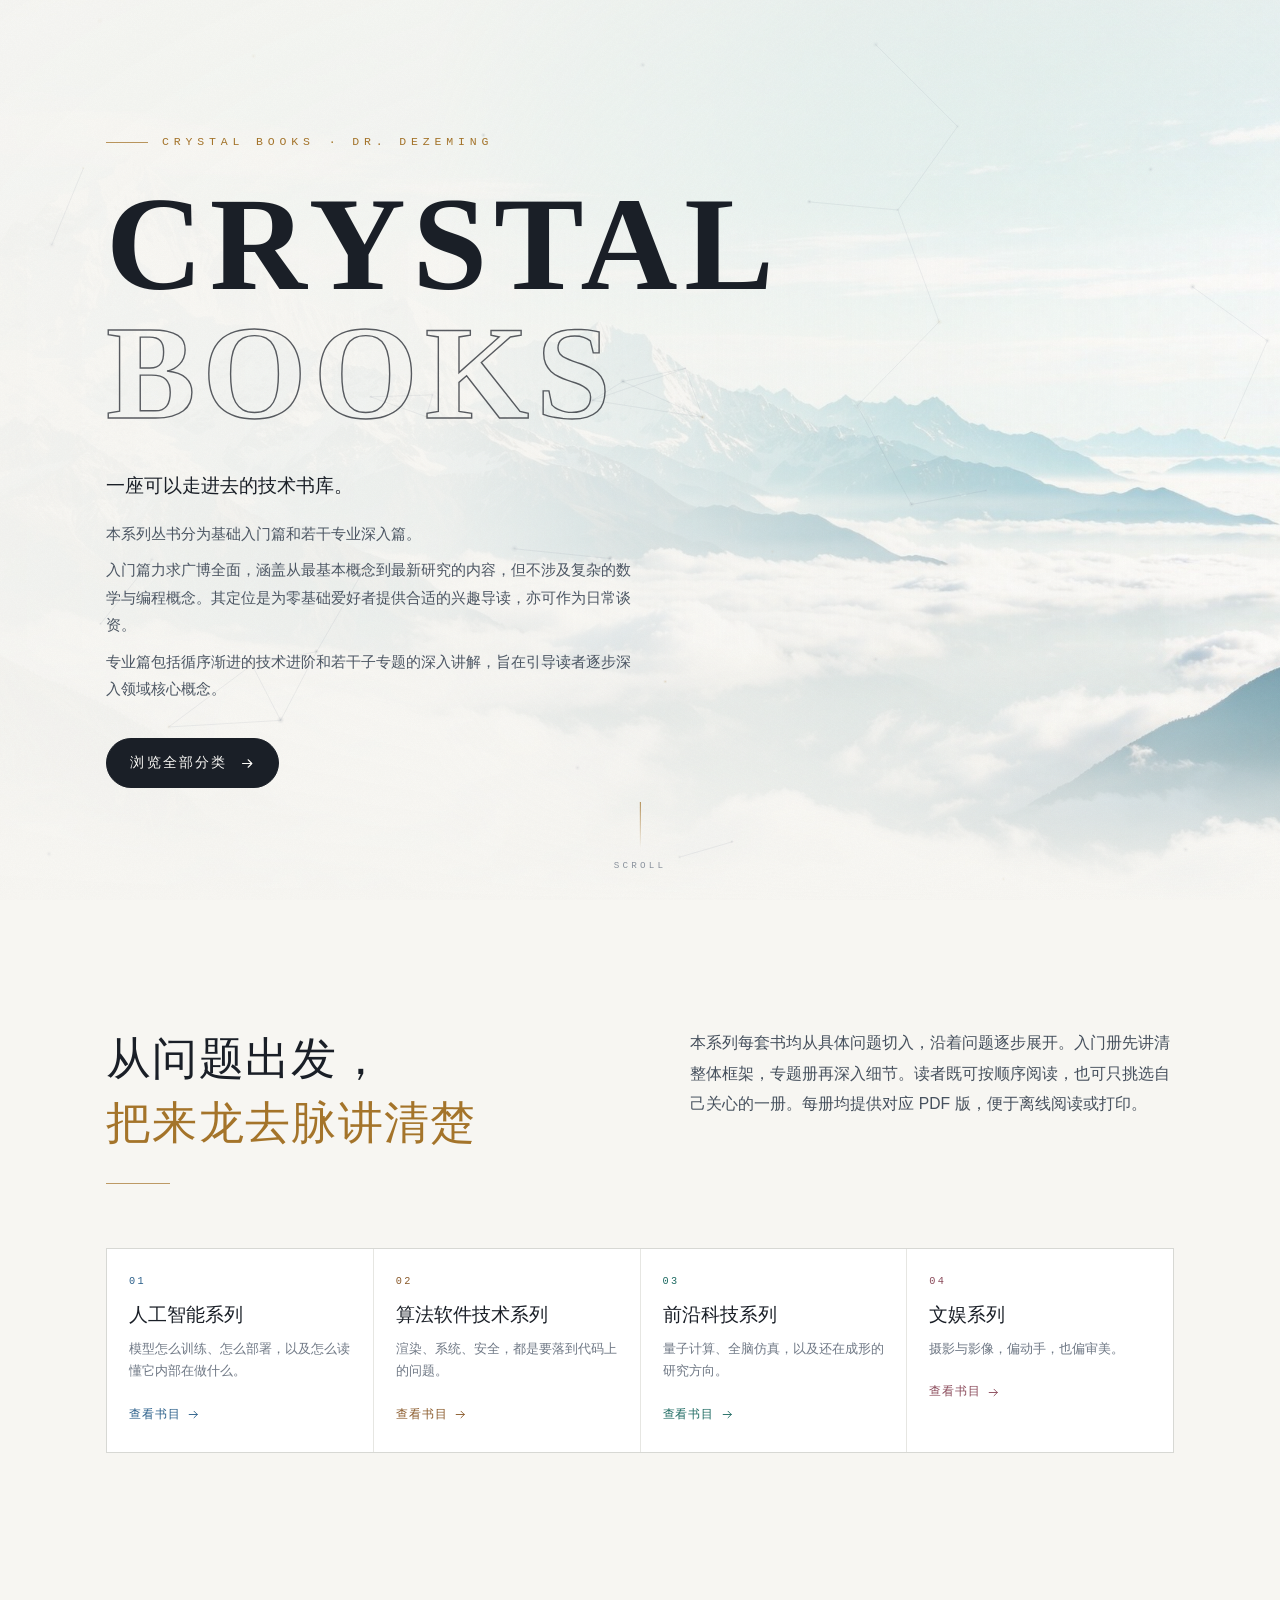
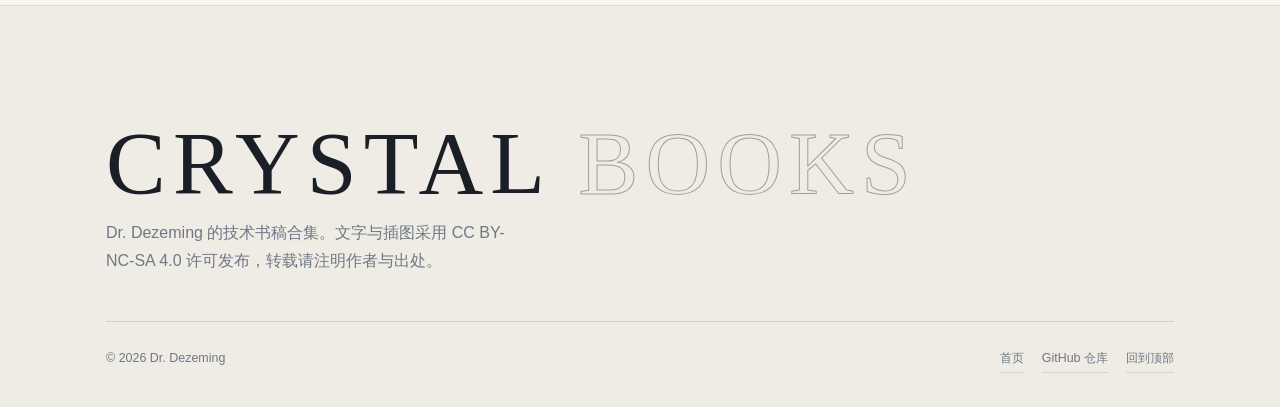
==== commit 5c2797e0: "加入轻量渲染特效：首屏浮尘星座、卡片光斑与倾斜、阅读进度、数字视差" ====
--- a/index.html
+++ b/index.html
@@ -84,5 +84,6 @@
 window.BOOK_DATA = [{"name":"大模型技术全景","chip":"大模型","subtitle":"从 Transformer 到 Agent 系统的架构、训练与推理","intro":["语言模型在几年里从「会续写」变成了「会推理、会用工具、会干活」。这条路上真正起作用的设计，大多可以从数据和训练目标一路追到推理引擎。","书里从分词、预训练数据和缩放定律讲起，经过注意力改造、专家网络与长上下文，再到对齐、推理部署、多模态、训练系统和可解释性，覆盖一个大模型从训练到上线会经过的主要环节。"],"theme":"#1f3a6e","site":"https://ai-crystal.github.io/LLM/","repo":"https://github.com/ai-crystal/LLM","available":true,"pages":1420,"books":[{"title":"入门篇","one":"大模型是什么，不用公式","pages":172,"chapters":22,"url":"https://ai-crystal.github.io/LLM/#/books/v1-intro/README","available":true},{"title":"基础篇","one":"从预测下一个词到 Transformer","pages":157,"chapters":11,"url":"https://ai-crystal.github.io/LLM/#/books/v2-basics/README","available":true},{"title":"预训练篇","one":"数据、词表与规模","pages":147,"chapters":12,"url":"https://ai-crystal.github.io/LLM/#/books/v3-pretrain/README","available":true},{"title":"架构改造篇","one":"注意力、归一化与专家网络","pages":113,"chapters":10,"url":"https://ai-crystal.github.io/LLM/#/books/v4-architecture/README","available":true},{"title":"对齐篇","one":"从 SFT 到 Agent 后训练","pages":139,"chapters":12,"url":"https://ai-crystal.github.io/LLM/#/books/v5-alignment/README","available":true},{"title":"安全与攻破篇","one":"红队、越狱、投毒与防御","pages":119,"chapters":11,"url":"https://ai-crystal.github.io/LLM/#/books/v6-safety/README","available":true},{"title":"推理与部署篇","one":"引擎、压缩与投机解码","pages":125,"chapters":10,"url":"https://ai-crystal.github.io/LLM/#/books/v7-inference/README","available":true},{"title":"应用与 Agent 系统篇","one":"检索、工具与智能体","pages":124,"chapters":10,"url":"https://ai-crystal.github.io/LLM/#/books/v8-apps/README","available":true},{"title":"多模态与生成篇","one":"视觉、语音与扩散","pages":108,"chapters":9,"url":"https://ai-crystal.github.io/LLM/#/books/v9-multimodal/README","available":true},{"title":"训练系统篇","one":"并行、显存与通信","pages":110,"chapters":8,"url":"https://ai-crystal.github.io/LLM/#/books/v10-systems/README","available":true},{"title":"可解释性与评测篇","one":"看得懂与测得准","pages":106,"chapters":8,"url":"https://ai-crystal.github.io/LLM/#/books/v11-interpret/README","available":true}],"cat":"ai","cat_name":"人工智能系列","bg":"assets/bg/01.jpg"},{"name":"从语言模型到智能体","chip":"智能体","subtitle":"从模型能力、知识检索、工程运行到企业交付","intro":["Agent 做的事，是把模型的下一个词预测接上工具、记忆和环境，让它可以连续完成一件任务。","书里从 ReAct 和工具调用讲起，讲到记忆、上下文工程、代码与 GUI 操作，再到多 Agent 协作、训练、评测、安全和企业项目里的交付。"],"theme":"#a83232","site":"https://ai-crystal.github.io/AI-Agent-Learning/","repo":"https://github.com/ai-crystal/AI-Agent-Learning","available":true,"pages":333,"books":[{"title":"从语言模型到智能体","one":"从预测下一个词到 Agent 工程","pages":187,"chapters":17,"url":"https://ai-crystal.github.io/AI-Agent-Learning/#/books/ai-agent-foundations/README","available":true},{"title":"RAG 与上下文工程","one":"检索、重排序与上下文管理","pages":58,"chapters":10,"url":"https://ai-crystal.github.io/AI-Agent-Learning/#/books/rag-context-rerank/README","available":true},{"title":"Agent 工程化","one":"工具、权限、状态与可靠性","pages":49,"chapters":10,"url":"https://ai-crystal.github.io/AI-Agent-Learning/#/books/agent-engineering/README","available":true},{"title":"Agent 企业实战","one":"企业案例与项目方法","pages":39,"chapters":9,"url":"https://ai-crystal.github.io/AI-Agent-Learning/#/books/agent-enterprise-cases/README","available":true}],"cat":"ai","cat_name":"人工智能系列","bg":"assets/bg/02.jpg"},{"name":"图像生成与编辑技术","chip":"图像生成","subtitle":"从图像与视频生成，到流模型与一步生成，再到编辑","intro":["图像生成要回答的是：怎样从噪声里一步步走出一张图；视频还要多考虑时间；编辑则要在保留原图的同时改对地方。","书里从变分自编码器、对抗网络和扩散模型讲起，再讲流模型、一致性模型与一步生成，最后讲图像和视频编辑里的注意力操作、结构条件与精确反演。"],"theme":"#2f5d8a","site":"https://ai-crystal.github.io/Image-Video-Generation-Editing/","repo":"https://github.com/ai-crystal/Image-Video-Generation-Editing","available":true,"pages":220,"books":[{"title":"入门篇","one":"图像、视频与编辑概览","pages":115,"chapters":25,"url":"https://ai-crystal.github.io/Image-Video-Generation-Editing/#/books/beginner/README","available":true},{"title":"进阶篇","one":"流模型与一步生成","pages":53,"chapters":12,"url":"https://ai-crystal.github.io/Image-Video-Generation-Editing/#/books/advanced/README","available":true},{"title":"深入篇","one":"图像与视频编辑的原理","pages":52,"chapters":12,"url":"https://ai-crystal.github.io/Image-Video-Generation-Editing/#/books/editing/README","available":true}],"cat":"ai","cat_name":"人工智能系列","bg":"assets/bg/03.jpg"},{"name":"强化学习系列","chip":"强化学习","subtitle":"从试错到推理模型","intro":["强化学习处理的是没有标准答案的选择：先做，看结果，再调整。","书里从老虎机、价值函数和策略梯度讲起，经过 DQN、AlphaGo 和 PPO，再讲到 RLHF、DPO、GRPO 与大模型推理，既有推导，也有在游戏里训练一个程序的完整过程。"],"theme":"#1e5c4f","site":"https://ai-crystal.github.io/Reinforcement-Learning/","repo":"https://github.com/ai-crystal/Reinforcement-Learning","available":true,"pages":580,"books":[{"title":"概念篇","one":"从老虎机到推理模型","pages":254,"chapters":21,"url":"https://ai-crystal.github.io/Reinforcement-Learning/#/books/concepts/README","available":true},{"title":"动手篇","one":"在游戏里训练一个会决策的程序","pages":105,"chapters":19,"url":"https://ai-crystal.github.io/Reinforcement-Learning/#/books/hands-on/README","available":true},{"title":"算法篇","one":"从贝尔曼方程到 PPO 与离线强化学习","pages":108,"chapters":20,"url":"https://ai-crystal.github.io/Reinforcement-Learning/#/books/algorithms/README","available":true},{"title":"大模型篇","one":"从人类反馈到推理模型","pages":113,"chapters":19,"url":"https://ai-crystal.github.io/Reinforcement-Learning/#/books/llm-rl/README","available":true}],"cat":"ai","cat_name":"人工智能系列","bg":"assets/bg/04.jpg"},{"name":"AI 推理部署与量化技术","chip":"推理部署","subtitle":"从模型文件到线上服务","intro":["训练好的模型要在别人的机器上稳定跑起来，中间隔着延迟、吞吐、显存和成本。","书里从模型文件和计算图讲起，分别讲 GPU 与算子、数值精度与量化、剪枝与蒸馏，以及批处理、KV cache、编译和服务调度。"],"theme":"#3f6f9f","site":"https://ai-crystal.github.io/AI-Quantification-Deployment/","repo":"https://github.com/ai-crystal/AI-Quantification-Deployment","available":true,"pages":355,"books":[{"title":"入门","one":"从模型文件到线上服务","pages":116,"chapters":28,"url":"https://ai-crystal.github.io/AI-Quantification-Deployment/#/books/intro/README","available":true},{"title":"算力","one":"GPU、CUDA 与算子性能","pages":83,"chapters":14,"url":"https://ai-crystal.github.io/AI-Quantification-Deployment/#/books/compute/README","available":true},{"title":"精度","one":"量化、剪枝与低秩分解","pages":82,"chapters":15,"url":"https://ai-crystal.github.io/AI-Quantification-Deployment/#/books/precision/README","available":true},{"title":"引擎","one":"计算图、编译与推理服务","pages":74,"chapters":14,"url":"https://ai-crystal.github.io/AI-Quantification-Deployment/#/books/engine/README","available":true}],"cat":"ai","cat_name":"人工智能系列","bg":"assets/bg/05.jpg"},{"name":"具身智能技术","chip":"具身智能","subtitle":"机器人怎样从看到做到","intro":["机器人要在毫米和毫秒里完成任务：看见杯子，算出手该怎么伸，避开桌面，抓住，再端起来。","书里用一张 0.8 米高的桌子、一只马克杯和一台六轴桌面臂作例子，从关节、标定、感知和抓取讲起，再到 VLA、强化学习和真实机器人上的失败案例。"],"theme":"#155e75","site":"https://ai-crystal.github.io/Embodied-AI/","repo":"https://github.com/ai-crystal/Embodied-AI","available":true,"pages":361,"books":[{"title":"入门篇","one":"从关节、感知到抓取","pages":156,"chapters":18,"url":"https://ai-crystal.github.io/Embodied-AI/#/books/intro/README","available":true},{"title":"系统篇","one":"从大模型到机器人：感知、学习与行动","pages":205,"chapters":21,"url":"https://ai-crystal.github.io/Embodied-AI/#/books/system/README","available":true}],"cat":"ai","cat_name":"人工智能系列","bg":"assets/bg/06.jpg"},{"name":"世界模型技术","chip":"世界模型","subtitle":"让机器学习世界，然后想象它的下一步","intro":["世界模型要回答的是：机器能不能在动手之前，先把接下来会发生什么在脑子里过一遍。","书里从状态、概率预测和变分推断讲起，经过 Dreamer、MuZero 这类在潜空间里做规划的方法，再到视频生成、JEPA 表征和三维空间智能。每个模型不只讲它怎么工作，也讲它在什么情况下会坏。"],"theme":"#1d4e6f","site":"https://ai-crystal.github.io/World-Model/","repo":"https://github.com/ai-crystal/World-Model","available":true,"pages":478,"books":[{"title":"入门册","one":"机器如何想象未来","pages":73,"chapters":10,"url":"https://ai-crystal.github.io/World-Model/#/books/intro/README","available":true},{"title":"基础册","one":"概率、表示与生成","pages":88,"chapters":10,"url":"https://ai-crystal.github.io/World-Model/#/books/foundations/README","available":true},{"title":"潜在册","one":"在想象中训练与规划","pages":83,"chapters":10,"url":"https://ai-crystal.github.io/World-Model/#/books/latent/README","available":true},{"title":"视频册","one":"生成一个可交互的世界","pages":80,"chapters":10,"url":"https://ai-crystal.github.io/World-Model/#/books/video/README","available":true},{"title":"表征册","one":"JEPA 与自监督世界模型","pages":72,"chapters":9,"url":"https://ai-crystal.github.io/World-Model/#/books/jepa/README","available":true},{"title":"空间册","one":"三维、具身与机器人","pages":82,"chapters":10,"url":"https://ai-crystal.github.io/World-Model/#/books/spatial/README","available":true}],"cat":"ai","cat_name":"人工智能系列","bg":"assets/bg/07.jpg"},{"name":"黑箱之内","chip":"黑箱之内","subtitle":"神经网络可解释性的历史、方法与边界","intro":["一个训练好的神经网络，内部到底在做什么，这是可解释性要回答的问题。","书里从感知机、特征可视化和电路追踪讲起，讲到叠加态、稀疏自编码器和表征几何，最后讨论解释怎么被检验，以及它在审计与安全里的边界。公式只保留理解思路必需的部分。"],"theme":"#2b5f8a","site":"https://ai-crystal.github.io/Interpretable-NN/","repo":"https://github.com/ai-crystal/Interpretable-NN","available":true,"pages":0,"books":[{"title":"打开黑箱","one":"从感知机到单义神经元","pages":0,"chapters":0,"url":"https://ai-crystal.github.io/Interpretable-NN/#/books/01-seeing-the-black-box/README","available":true},{"title":"特征、电路与叠加","one":"网络里的特征、特征之间的运算，以及它们为什么纠缠","pages":0,"chapters":0,"url":"https://ai-crystal.github.io/Interpretable-NN/#/books/02-features-circuits/README","available":true},{"title":"表征的几何","one":"从隐藏层的空间结构里读出模型对世界的理解","pages":0,"chapters":0,"url":"https://ai-crystal.github.io/Interpretable-NN/#/books/03-geometry-of-representation/README","available":true},{"title":"解释的边界","one":"解释怎么被检验，又怎么用在审计与安全上","pages":0,"chapters":0,"url":"https://ai-crystal.github.io/Interpretable-NN/#/books/04-limits-of-explanation/README","available":true}],"cat":"ai","cat_name":"人工智能系列","bg":"assets/bg/08.jpg"},{"name":"状态空间模型","chip":"状态空间","subtitle":"从故事与直觉，到理论、算法与实现","intro":["序列建模的核心问题只有一个：怎样用有限的存储记住任意长的历史。","书里按时间顺序讲 HiPPO、LSSL、S4、S5、Mamba、Mamba-2 和 Mamba-3：上一代卡在哪，这一代换了什么问法，代价落在哪。"],"theme":"#2f5d8a","site":"https://ai-crystal.github.io/Mamba/","repo":"https://github.com/ai-crystal/Mamba","available":true,"pages":404,"books":[{"title":"入门版","one":"故事与直觉","pages":41,"chapters":14,"url":"https://ai-crystal.github.io/Mamba/#/books/intro/README","available":true},{"title":"专业版","one":"理论、算法与实现","pages":363,"chapters":35,"url":"https://ai-crystal.github.io/Mamba/#/books/pro/README","available":true}],"cat":"ai","cat_name":"人工智能系列","bg":"assets/bg/09.jpg"},{"name":"同一张世界的地图","chip":"JEPA","subtitle":"从语言模型到 JEPA","intro":["语言模型把整个互联网读了一遍，仍然说不清一个杯子放在桌沿时会不会掉下去。它缺的不是参数，而是关于世界的那份表征。","书里从输入法联想和语言模型的边界讲起，经过联合嵌入预测、塌缩与 SIGReg、I-JEPA 与 V-JEPA 的训练配方，最后落到柏拉图表征定理、证明骨架和它的适用边界。"],"theme":"#14507a","site":"https://ai-crystal.github.io/JEPA-World-Knowledge-Model/","repo":"https://github.com/ai-crystal/JEPA-World-Knowledge-Model","available":true,"pages":235,"books":[{"title":"入门篇","one":"从语言模型到 JEPA 的第一课","pages":74,"chapters":9,"url":"https://ai-crystal.github.io/JEPA-World-Knowledge-Model/#/books/basics/README","available":true},{"title":"进阶篇","one":"联合嵌入预测的训练与工程","pages":83,"chapters":9,"url":"https://ai-crystal.github.io/JEPA-World-Knowledge-Model/#/books/practice/README","available":true},{"title":"专业篇","one":"柏拉图表征定理与它的边界","pages":78,"chapters":8,"url":"https://ai-crystal.github.io/JEPA-World-Knowledge-Model/#/books/theory/README","available":true}],"cat":"ai","cat_name":"人工智能系列","bg":"assets/bg/10.jpg"},{"name":"测试时训练技术","chip":"测试时训练技术","subtitle":"模型部署之后，还能不能继续学","intro":["模型训练完成、部署上线之后，遇到没见过的输入、又没有标签可用，能不能靠输入本身继续调整自己。","书里沿着视觉里的测试时自适应、序列建模里的 TTT 层、大模型推理阶段的自我改进三条线展开，讲清目标函数、梯度近似、崩溃成因和评测协议。"],"theme":"#2e6bb0","site":"https://ai-crystal.github.io/Test-Time-Training/","repo":"https://github.com/ai-crystal/Test-Time-Training","available":true,"pages":86,"books":[{"title":"入门篇","one":"从分布漂移讲到测试时学习，把几条路线分清楚","pages":43,"chapters":11,"url":"https://ai-crystal.github.io/Test-Time-Training/#/books/beginner/README","available":true},{"title":"精通篇","one":"目标函数、稳定性与工程实现","pages":43,"chapters":12,"url":"https://ai-crystal.github.io/Test-Time-Training/#/books/mastery/README","available":true}],"cat":"ai","cat_name":"人工智能系列","bg":"assets/bg/11.jpg"},{"name":"人体参数化技术","chip":"人体参数化","subtitle":"用几十个参数，描述一个高维的人","intro":["用一个低维参数描述一个高维的人，是人脸、人体和动物建模共同的基础。","书里从 PCA、SVD、李群与蒙皮讲起，讲到 SMPL 与它的家族、从图像重建人体、人脸与人手模型，最后是动物模型以及扩散模型带来的新做法。"],"theme":"#b45309","site":"https://ai-crystal.github.io/Human-body-Param/","repo":"https://github.com/ai-crystal/Human-body-Param","available":true,"pages":377,"books":[{"title":"入门册","one":"用几十个参数描述一个人","pages":63,"chapters":8,"url":"https://ai-crystal.github.io/Human-body-Param/#/books/intro/README","available":true},{"title":"数学册","one":"数学与几何","pages":99,"chapters":7,"url":"https://ai-crystal.github.io/Human-body-Param/#/books/math/README","available":true},{"title":"人体册","one":"人体与参数化模型","pages":52,"chapters":4,"url":"https://ai-crystal.github.io/Human-body-Param/#/books/body/README","available":true},{"title":"重建册","one":"从图像到人体","pages":45,"chapters":5,"url":"https://ai-crystal.github.io/Human-body-Param/#/books/recon/README","available":true},{"title":"脸手册","one":"人脸与人手","pages":69,"chapters":7,"url":"https://ai-crystal.github.io/Human-body-Param/#/books/face-hand/README","available":true},{"title":"前沿册","one":"动物模型与前沿","pages":49,"chapters":5,"url":"https://ai-crystal.github.io/Human-body-Param/#/books/frontier/README","available":true}],"cat":"ai","cat_name":"人工智能系列","bg":"assets/bg/12.jpg"},{"name":"大规模 GPU 集群训练技术","chip":"GPU 集群","subtitle":"从一张卡到一万张卡","intro":["一张 H100 有 80 GB 显存，一个 4050 亿参数的模型光权重就要 810 GB，于是训练被拆到几千张卡上。","书里把显存怎么分、模型怎么切、梯度怎么汇总、网络怎么摆，以及坏了怎么恢复、慢了怎么定位，都落到具体的字节数、微秒数和故障模式上。"],"theme":"#2f5d8a","site":"https://ai-crystal.github.io/GPU-Cluster-Training/","repo":"https://github.com/ai-crystal/GPU-Cluster-Training","available":true,"pages":334,"books":[{"title":"入门篇","one":"从一张卡到一万张卡","pages":98,"chapters":15,"url":"https://ai-crystal.github.io/GPU-Cluster-Training/#/books/intro/README","available":true},{"title":"专业篇","one":"算力、通信与稳定性","pages":236,"chapters":28,"url":"https://ai-crystal.github.io/GPU-Cluster-Training/#/books/pro/README","available":true}],"cat":"ai","cat_name":"人工智能系列","bg":"assets/bg/13.jpg"},{"name":"专业级渲染技术","chip":"渲染","subtitle":"材质、光学与几何的渲染实现","intro":["一个材质为什么长成那个公式，公式里的每一项在物理上对应什么，换到另一种材料上哪些假设会碎掉。","书里从 Fresnel、微表面、能量补偿和分层采样这些共同基础讲起，再分别讲布料、毛发、次表面散射、光谱、各向异性金属、体素、波动光学、蓄水池重采样，以及符号距离场和电磁场。"],"theme":"#b5651d","site":"https://ai-crystal.github.io/Rendering-Technique/","repo":"https://github.com/ai-crystal/Rendering-Technique","available":true,"pages":1065,"books":[{"title":"材质渲染的骨架","one":"微表面、Fresnel、能量补偿、分层与采样","pages":77,"chapters":14,"url":"https://ai-crystal.github.io/Rendering-Technique/#/books/beginner/README","available":true},{"title":"布料渲染","one":"纤维散射、纱线模型、sheen 与薄织物透射","pages":79,"chapters":12,"url":"https://ai-crystal.github.io/Rendering-Technique/#/books/cloth/README","available":true},{"title":"毛发渲染","one":"Marschner 模型、双散射、远距离 LOD 与采样","pages":64,"chapters":10,"url":"https://ai-crystal.github.io/Rendering-Technique/#/books/hair/README","available":true},{"title":"次表面散射与 BSSRDF","one":"辐射传输、扩散近似、偶极子、随机游走","pages":112,"chapters":22,"url":"https://ai-crystal.github.io/Rendering-Technique/#/books/sss/README","available":true},{"title":"光谱渲染","one":"光子与相干、上采样、神经基底、色散与荧光","pages":126,"chapters":20,"url":"https://ai-crystal.github.io/Rendering-Technique/#/books/spectral/README","available":true},{"title":"各向异性金属","one":"复折射率、各向异性 GGX、拉丝与氧化层","pages":59,"chapters":9,"url":"https://ai-crystal.github.io/Rendering-Technique/#/books/aniso-metal/README","available":true},{"title":"体素渲染","one":"稀疏体素、体素化、锥追踪与体素光照","pages":58,"chapters":9,"url":"https://ai-crystal.github.io/Rendering-Technique/#/books/voxel/README","available":true},{"title":"波动光学渲染","one":"衍射、薄膜干涉、结构色与偏振","pages":71,"chapters":10,"url":"https://ai-crystal.github.io/Rendering-Technique/#/books/wave-optics/README","available":true},{"title":"基于储蓄池的渲染","one":"MIS、带权蓄水池、RIS、ReSTIR 与 GRIS","pages":94,"chapters":15,"url":"https://ai-crystal.github.io/Rendering-Technique/#/books/reservoir/README","available":true},{"title":"符号距离场与渲染","one":"从距离函数到光线步进与全局光照","pages":95,"chapters":18,"url":"https://ai-crystal.github.io/Rendering-Technique/#/books/sdf/README","available":true},{"title":"从初高中物理到麦克斯韦方程组","one":"一步一步推出电磁场","pages":230,"chapters":28,"url":"https://ai-crystal.github.io/Rendering-Technique/#/books/physics/README","available":true}],"cat":"software","cat_name":"算法软件技术系列","bg":"assets/bg/14.jpg"},{"name":"HDR 技术系列","chip":"HDR","subtitle":"从像素到眼睛，再到色彩科学与工程实现","intro":["HDR 牵涉显示、内容、色彩和接口几个环节，任何一个环节没对上，画面就会不对。","书里从 SDR 的来历、亮度和色域讲起，讲到 PQ 与 HLG、HDR10 与杜比视界、面板与背光、接口与元数据，再往色彩测量、色貌模型和色域映射里走。"],"theme":"#1f5e8c","site":"https://ai-crystal.github.io/HDR-Learning/","repo":"https://github.com/ai-crystal/HDR-Learning","available":true,"pages":316,"books":[{"title":"入门篇","one":"HDR 超详解：从像素到眼睛的完整指南","pages":214,"chapters":20,"url":"https://ai-crystal.github.io/HDR-Learning/#/books/beginner/README","available":true},{"title":"色彩科学篇","one":"从颜色测量到色貌与色域映射","pages":52,"chapters":6,"url":"https://ai-crystal.github.io/HDR-Learning/#/books/color-science/README","available":true},{"title":"HDR 技术篇","one":"传递函数、元数据、映射与显示","pages":50,"chapters":6,"url":"https://ai-crystal.github.io/HDR-Learning/#/books/hdr-tech/README","available":true}],"cat":"software","cat_name":"算法软件技术系列","bg":"assets/bg/15.jpg"},{"name":"物理模拟技术","chip":"物理模拟","subtitle":"把连续的世界切成计算机算得动的块","intro":["旗子被风吹起、墙塌下来、组织受压回弹，背后是同一件事：把物理定律离散化，在有限的时间里算出来。","书里从向量、旋转、积分和线性求解讲起，分别处理刚体、布料、流体、颗粒与雪，再讲到 GPU 上的数据布局、稀疏网格和可微物理。每类方法都讲它为什么长成这样、在什么地方会失效。"],"theme":"#1d4e5f","site":"https://ai-crystal.github.io/Physics-Simulation/","repo":"https://github.com/ai-crystal/Physics-Simulation","available":true,"pages":838,"books":[{"title":"入门篇","one":"从抛物线到可微世界","pages":109,"chapters":12,"url":"https://ai-crystal.github.io/Physics-Simulation/#/books/intro/README","available":true},{"title":"数学基础","one":"描述运动与变形的语言","pages":117,"chapters":12,"url":"https://ai-crystal.github.io/Physics-Simulation/#/books/math/README","available":true},{"title":"刚体与碰撞","one":"让物体撞在一起","pages":102,"chapters":12,"url":"https://ai-crystal.github.io/Physics-Simulation/#/books/rigid/README","available":true},{"title":"柔体、布料与断裂","one":"会皱、会断、会回弹","pages":109,"chapters":12,"url":"https://ai-crystal.github.io/Physics-Simulation/#/books/deform/README","available":true},{"title":"流体、烟火与水面","one":"把连续介质装进格子","pages":110,"chapters":13,"url":"https://ai-crystal.github.io/Physics-Simulation/#/books/fluid/README","available":true},{"title":"颗粒、雪与物质点法","one":"沙、雪、泡沫与岩浆","pages":96,"chapters":11,"url":"https://ai-crystal.github.io/Physics-Simulation/#/books/particle/README","available":true},{"title":"高性能实现与 GPU 并行","one":"一帧十六毫秒的预算","pages":92,"chapters":11,"url":"https://ai-crystal.github.io/Physics-Simulation/#/books/gpu/README","available":true},{"title":"可微物理与神经模拟","one":"让梯度穿过时间","pages":103,"chapters":12,"url":"https://ai-crystal.github.io/Physics-Simulation/#/books/diff/README","available":true}],"cat":"software","cat_name":"算法软件技术系列","bg":"assets/bg/16.jpg"},{"name":"大型软件开发技术","chip":"大型软件","subtitle":"从二十行 C++ 代码到一个可交付的插件系统","intro":["一段二十行的 C++ 程序，怎样长成能加载插件、能隔离故障、能打包更新的系统。","书里从拆函数、装插件和定契约讲起，往下是命名冲突、故障隔离、进程边界、组件模板、灰度发布，最后是二十三种设计模式。"],"theme":"#1f3a5f","site":"https://ai-crystal.github.io/Large-scale-software-Introduction/","repo":"https://github.com/ai-crystal/Large-scale-software-Introduction","available":true,"pages":434,"books":[{"title":"入门篇","one":"用 C++ 从二十行代码到一个插件系统","pages":142,"chapters":12,"url":"https://ai-crystal.github.io/Large-scale-software-Introduction/#/books/vol1-basics/README","available":true},{"title":"架构篇","one":"可扩展系统的内核、契约与协作机制","pages":73,"chapters":11,"url":"https://ai-crystal.github.io/Large-scale-software-Introduction/#/books/vol2-architecture/README","available":true},{"title":"工程篇","one":"组件模板、分发生态与稳定运行","pages":67,"chapters":11,"url":"https://ai-crystal.github.io/Large-scale-software-Introduction/#/books/vol3-engineering/README","available":true},{"title":"模式篇","one":"二十三种可复用的解法","pages":152,"chapters":23,"url":"https://ai-crystal.github.io/Large-scale-software-Introduction/#/books/vol4-patterns/README","available":true}],"cat":"software","cat_name":"算法软件技术系列","bg":"assets/bg/17.jpg"},{"name":"远程之门","chip":"远程之门","subtitle":"远程操作的技术细节","intro":["从一条 ssh 登录到几百 TB 的对象存储，再到把程序做成别人能用的服务。","书里从地址、端口、域名和 ssh 讲起，经过堡垒机、对象存储、隧道和长任务，再拆开 SSH 的线格式、密钥交换、签名与证书链。"],"theme":"#1f5e8c","site":"https://ai-crystal.github.io/Remote-operation-technology/","repo":"https://github.com/ai-crystal/Remote-operation-technology","available":true,"pages":301,"books":[{"title":"入门册","one":"远程操作入门","pages":119,"chapters":23,"url":"https://ai-crystal.github.io/Remote-operation-technology/#/books/beginner/README","available":true},{"title":"进阶册","one":"远程操作的技术细节","pages":151,"chapters":18,"url":"https://ai-crystal.github.io/Remote-operation-technology/#/books/intermediate/README","available":true},{"title":"深入册","one":"协议、密码学与实现细节","pages":31,"chapters":6,"url":"https://ai-crystal.github.io/Remote-operation-technology/#/books/deep/README","available":true}],"cat":"software","cat_name":"算法软件技术系列","bg":"assets/bg/18.jpg"},{"name":"黑客技术与安全原理","chip":"黑客","subtitle":"一套讲攻防原理的中文技术书","intro":["入侵往往不是攻破哪一道密码，而是让一台只会照做指令的机器执行了一段原本不属于它的指令。","书里从 1971 年第一只会自我复制的程序讲到今天的勒索产业，从晶体管、内存和系统调用讲到栈溢出、中间人攻击与供应链投毒，再落到虚拟机靶场里的侦察、验证、利用、提权和应急响应。"],"theme":"#0f5c5c","site":"https://ai-crystal.github.io/Hacker-Techniques/","repo":"https://github.com/ai-crystal/Hacker-Techniques","available":true,"pages":538,"books":[{"title":"入门篇","one":"从病毒史到今天的攻防","pages":199,"chapters":24,"url":"https://ai-crystal.github.io/Hacker-Techniques/#/books/beginner/README","available":true},{"title":"理论篇","one":"漏洞、内存与协议的深层结构","pages":147,"chapters":16,"url":"https://ai-crystal.github.io/Hacker-Techniques/#/books/theory/README","available":true},{"title":"实战篇","one":"从靶场到真实对抗","pages":192,"chapters":18,"url":"https://ai-crystal.github.io/Hacker-Techniques/#/books/practice/README","available":true}],"cat":"software","cat_name":"算法软件技术系列","bg":"assets/bg/19.jpg"},{"name":"量子技术","chip":"量子","subtitle":"从黑体辐射到量子芯片","intro":["量子技术不只是量子计算。它还涉及通信、精密测量、器件和纠错。","书里从黑体辐射、双缝和单光子讲起，经过量子比特、量子门与算法，再到超导、离子、原子、光子这些硬件平台，以及纠错、通信和量子网络。"],"theme":"#103257","site":"https://ai-crystal.github.io/Quantum-Technology/","repo":"https://github.com/ai-crystal/Quantum-Technology","available":true,"pages":308,"books":[{"title":"量子技术入门","one":"从黑体辐射到量子芯片","pages":50,"chapters":18,"url":"https://ai-crystal.github.io/Quantum-Technology/#/books/intro/README","available":true},{"title":"量子力学与实验基础","one":"从双缝到单光子","pages":74,"chapters":20,"url":"https://ai-crystal.github.io/Quantum-Technology/#/books/foundations/README","available":true},{"title":"量子计算与算法","one":"从量子比特到因式分解","pages":48,"chapters":19,"url":"https://ai-crystal.github.io/Quantum-Technology/#/books/computing/README","available":true},{"title":"量子器件与硬件平台","one":"超导、离子、原子与光子","pages":55,"chapters":19,"url":"https://ai-crystal.github.io/Quantum-Technology/#/books/devices/README","available":true},{"title":"量子纠错与容错","one":"从重复码到表面码","pages":33,"chapters":15,"url":"https://ai-crystal.github.io/Quantum-Technology/#/books/qec/README","available":true},{"title":"量子通信与量子网络","one":"从 BB84 到量子互联网","pages":48,"chapters":15,"url":"https://ai-crystal.github.io/Quantum-Technology/#/books/network/README","available":true}],"cat":"frontier","cat_name":"前沿科技系列","bg":"assets/bg/20.jpg"},{"name":"全脑仿真","chip":"全脑仿真","subtitle":"从果蝇大脑到数字心智","intro":["2024 年，一只成年果蝇的完整大脑被逐突触地测绘出来，约 13.9 万个神经元、5000 万个连接。有人把这套接线图接到计算模型上，让它在虚拟身体里走动、理毛、靠近食物。","书里从神经元、神经信号和成像技术讲起，经过连接组学的历史与现状，再讨论怎样把一张接线图变成可求解的方程、怎样评估仿真是否可信。"],"theme":"#2f5d72","site":"https://ai-crystal.github.io/Brain-Connectivity-Simulation/","repo":"https://github.com/ai-crystal/Brain-Connectivity-Simulation","available":true,"pages":137,"books":[{"title":"从神经元到果蝇大脑","one":"从一只果蝇的脑讲起，把全脑仿真的来龙去脉说清楚","pages":75,"chapters":13,"url":"https://ai-crystal.github.io/Brain-Connectivity-Simulation/#/books/intro/README","available":true},{"title":"连接组、动力学与仿真","one":"把接线图写成方程，再把方程跑起来","pages":62,"chapters":12,"url":"https://ai-crystal.github.io/Brain-Connectivity-Simulation/#/books/theory/README","available":true}],"cat":"frontier","cat_name":"前沿科技系列","bg":"assets/bg/21.jpg"},{"name":"光的语言","chip":"摄影","subtitle":"摄影技术系统教程","intro":["摄影从光进入相机开始。光圈、快门、感光度决定曝光，镜头和焦距决定视角，光线、色彩和构图决定画面最后的样子。","书里依次讲对焦、测光、镜头、白平衡、构图、闪光和后期，再落到人像、风光、街头、静物这些具体题材，最后是器材选择与色彩管理。"],"theme":"#23507a","site":"https://dezeming.github.io/photography-book/","repo":"","available":false,"pages":0,"books":[{"title":"光的语言","one":"摄影技术系统教程","pages":0,"chapters":20,"url":"","available":false}],"cat":"culture","cat_name":"文娱系列","bg":"assets/bg/22.jpg"}];
 </script>
 <script src="assets/site.js"></script>
+<script src="assets/fx.js" defer></script>
 </body>
 </html>
--- a/assets/site.css
+++ b/assets/site.css
@@ -903,3 +903,137 @@
   .cat-hero .cat-desc { font-size: .94rem; }
   .series { background-image: linear-gradient(180deg, rgba(247, 246, 242, .93) 0%, rgba(247, 246, 242, .965) 100%), var(--series-bg, none); }
 }
+
+/* ============================================================
+   轻量特效层（fx.js 驱动，仅 transform / opacity 合成）
+   ============================================================ */
+
+/* 顶部阅读进度 */
+.fx-bar {
+  position: fixed;
+  left: 0;
+  top: 0;
+  z-index: 120;
+  width: 100%;
+  height: 2px;
+  transform: scaleX(0);
+  transform-origin: 0 50%;
+  background: linear-gradient(90deg, rgba(164, 116, 42, .0), var(--gold) 18%, #c8a468 62%, rgba(164, 116, 42, .55));
+  pointer-events: none;
+  will-change: transform;
+}
+
+/* 首屏颗粒纹理（内联 SVG，约 0.3 KB） */
+.hero { isolation: isolate; }
+.hero::after,
+.cat-hero::after {
+  content: "";
+  position: absolute;
+  inset: 0;
+  z-index: 0;
+  pointer-events: none;
+  background-image: url("data:image/svg+xml,%3Csvg xmlns='http://www.w3.org/2000/svg' width='140' height='140'%3E%3Cfilter id='n'%3E%3CfeTurbulence type='fractalNoise' baseFrequency='.78' numOctaves='2' stitchTiles='stitch'/%3E%3CfeColorMatrix type='saturate' values='0'/%3E%3C/filter%3E%3Crect width='140' height='140' filter='url(%23n)' opacity='.45'/%3E%3C/svg%3E");
+  background-size: 140px 140px;
+  opacity: .05;
+  mix-blend-mode: multiply;
+}
+.cat-hero { isolation: isolate; }
+
+/* 首屏浮尘画布 */
+.fx-stars {
+  position: absolute;
+  inset: 0;
+  z-index: 1;
+  pointer-events: none;
+  opacity: 0;
+  animation: fxIn .9s .15s var(--ease) forwards;
+}
+.hero-inner,
+.cat-hero > .wrap { position: relative; z-index: 2; }
+
+/* 卡片光斑 */
+.book,
+.cat-card { position: relative; }
+.book::after,
+.cat-card::after {
+  content: "";
+  position: absolute;
+  inset: 0;
+  z-index: 0;
+  border-radius: inherit;
+  pointer-events: none;
+  opacity: 0;
+  transition: opacity .4s var(--ease);
+  background: radial-gradient(240px circle at var(--mx, 50%) var(--my, 50%),
+              color-mix(in srgb, var(--accent, var(--gold)) 14%, transparent), transparent 66%);
+}
+.book:hover::after,
+.cat-card:hover::after { opacity: 1; }
+.book > *,
+.cat-card > * { position: relative; z-index: 1; }
+.book:hover .book-foot .go svg { transform: translateX(5px); }
+
+/* 书卡倾斜（只有悬浮书卡，网格里的分类卡保持不动） */
+.book { transform-origin: 50% 50%; }
+.book.is-tilt { z-index: 3; will-change: transform; transition: transform .12s linear, border-color .35s, box-shadow .35s; }
+
+/* 系列大数字视差 */
+.series::before {
+  transform: translate3d(0, calc(var(--np, 0) * -34px), 0);
+  transition: -webkit-text-stroke-color .45s;
+}
+.series:hover::before { -webkit-text-stroke-color: rgba(164, 116, 42, .34); }
+
+/* 品牌标记与按钮微交互 */
+.brand .mark { transition: transform .55s var(--ease); }
+.brand:hover .mark { transform: rotate(90deg); }
+
+.cta { position: relative; overflow: hidden; }
+.cta::after {
+  content: "";
+  position: absolute;
+  top: 0;
+  left: -70%;
+  width: 45%;
+  height: 100%;
+  background: linear-gradient(100deg, transparent, rgba(255, 255, 255, .30), transparent);
+  transform: skewX(-18deg);
+  transition: left .65s var(--ease);
+  pointer-events: none;
+}
+.cta:hover::after { left: 130%; }
+
+/* 页面进入 */
+@keyframes fxIn { from { opacity: 0; transform: translateY(10px); } to { opacity: 1; transform: none; } }
+main { animation: fxIn .6s var(--ease) both; }
+
+/* 回到顶部按钮轻微脉冲 */
+.to-top.show::before {
+  content: "";
+  position: absolute;
+  inset: -1px;
+  border-radius: inherit;
+  border: 1px solid var(--gold);
+  opacity: 0;
+  animation: fxRing 3.6s var(--ease) infinite;
+}
+@keyframes fxRing {
+  0%, 70% { opacity: 0; transform: scale(1); }
+  78% { opacity: .5; }
+  100% { opacity: 0; transform: scale(1.22); }
+}
+
+/* 无悬停设备关掉光斑与倾斜 */
+@media (hover: none) {
+  .book::after, .cat-card::after { display: none; }
+  .book.is-tilt { transform: none; }
+}
+
+@media (prefers-reduced-motion: reduce) {
+  .fx-stars { display: none; }
+  main { animation: none; }
+  .to-top.show::before { animation: none; }
+  .cta::after { display: none; }
+  .scroll-cue i { animation: none; opacity: .6; transform: none; }
+  .series::before { transform: none; }
+}
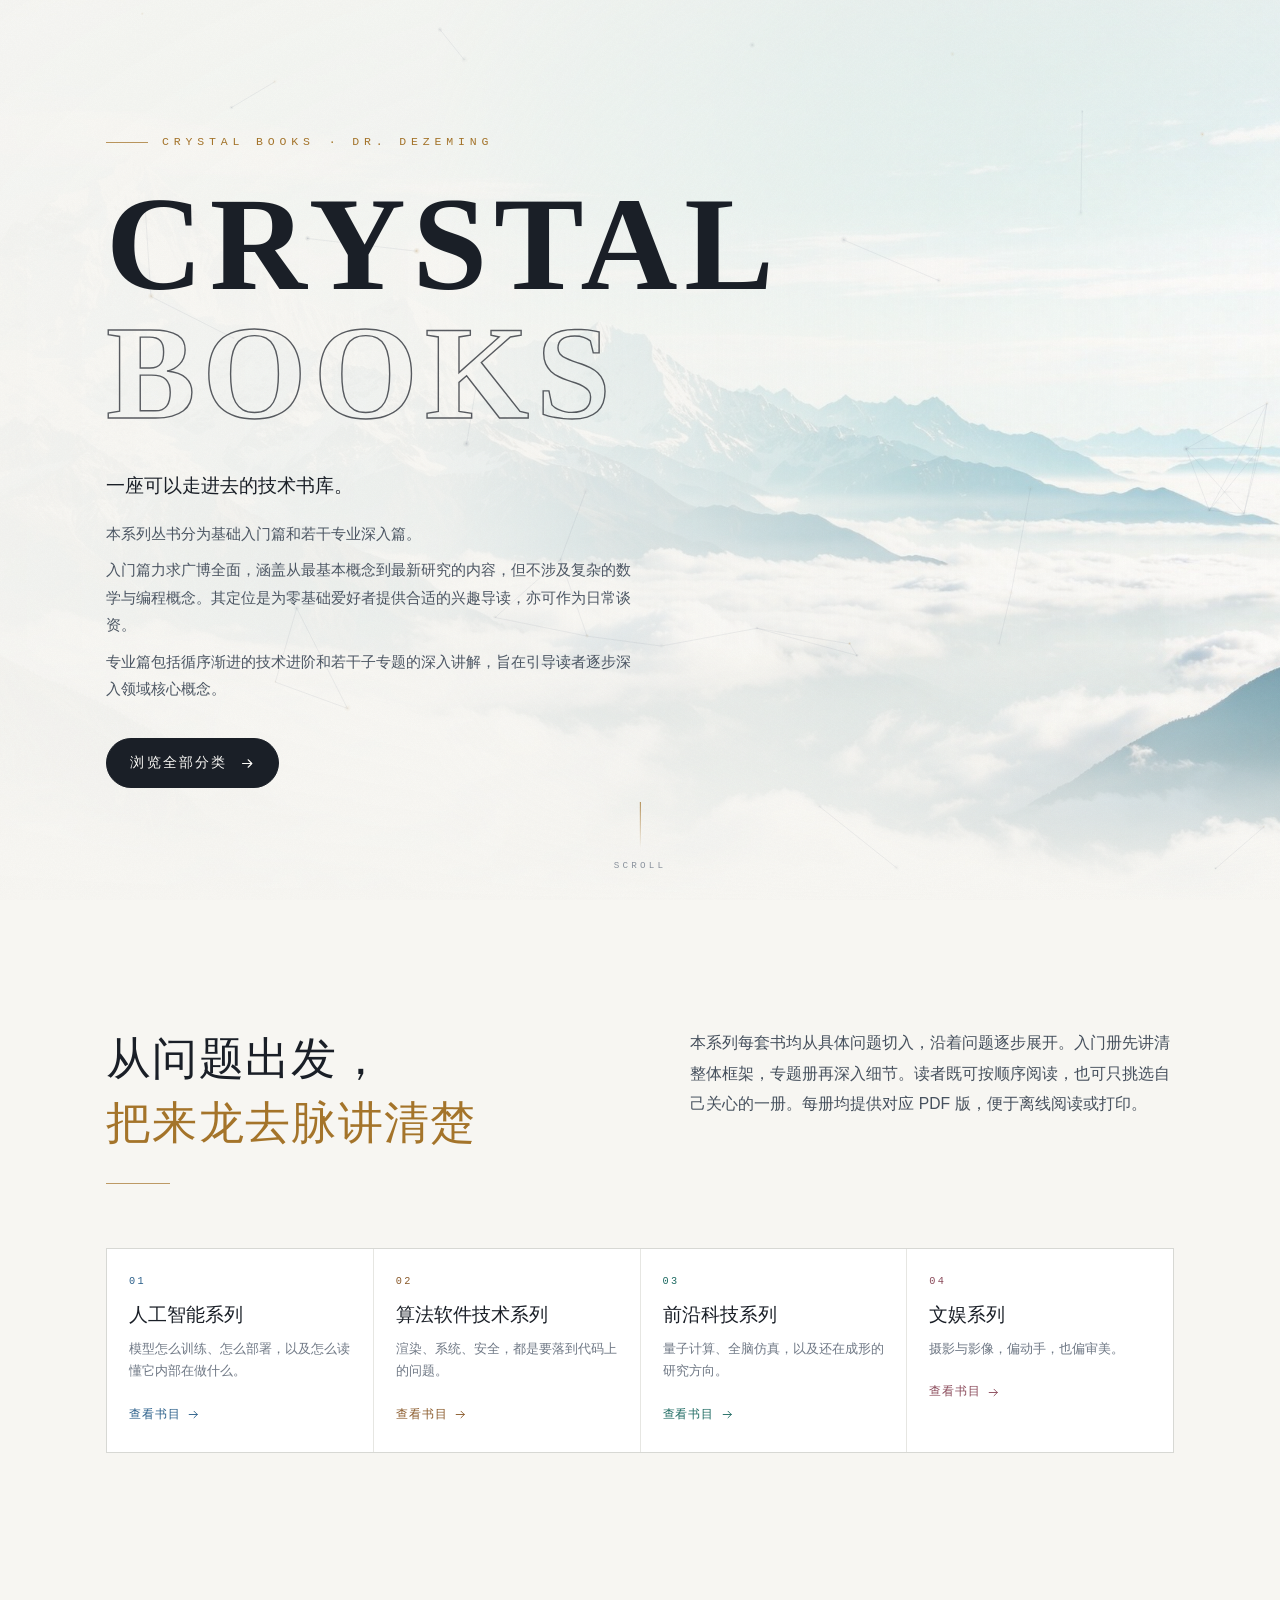
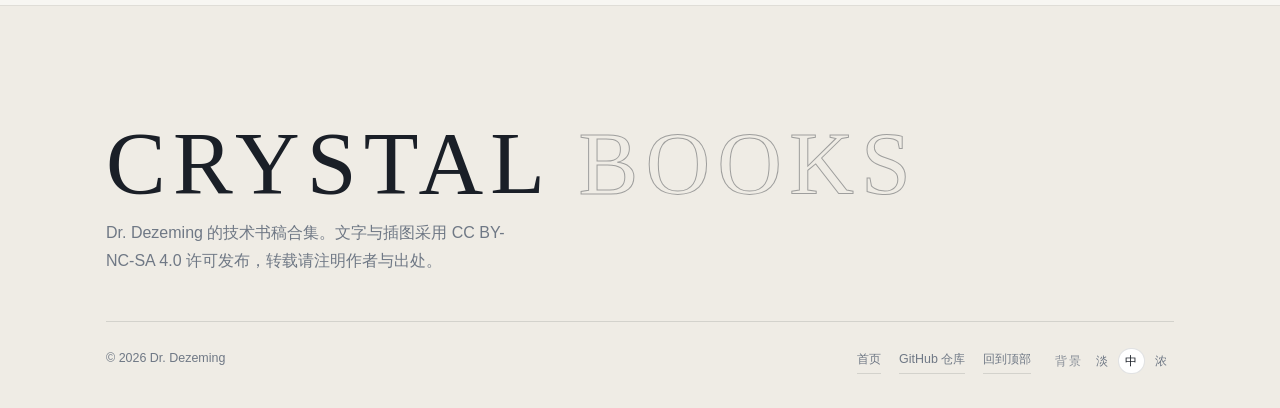
==== commit 495a9f32: "背景图浓度可调：默认提亮色调，页脚提供淡/中/浓切换并记忆" ====
--- a/index.html
+++ b/index.html
@@ -69,6 +69,12 @@
         <a href="index.html">首页</a>
         <a href="https://github.com/ai-crystal/Crystal-Books" target="_blank" rel="noopener">GitHub 仓库</a>
         <a href="#top">回到顶部</a>
+        <span class="veil-switch" role="group" aria-label="背景浓度">
+          <em>背景</em>
+          <button type="button" data-veil="light">淡</button>
+          <button type="button" data-veil="mid" class="on">中</button>
+          <button type="button" data-veil="strong">浓</button>
+        </span>
       </div>
     </div>
   </div>
--- a/assets/site.css
+++ b/assets/site.css
@@ -15,9 +15,30 @@
   --serif: "Noto Serif SC", "Source Han Serif SC", "Songti SC", "SimSun", Georgia, serif;
   --sans: -apple-system, BlinkMacSystemFont, "Segoe UI", "Microsoft YaHei", "PingFang SC", "Helvetica Neue", sans-serif;
   --mono: "JetBrains Mono", "SFMono-Regular", Consolas, monospace;
+  /* 背景图浓度（可在页面底部切换：淡 / 中 / 浓） */
+  --v-a: .92;
+  --v-b: .82;
+  --v-c: .50;
+  --h-a: .52;
+  --h-b: .76;
+  --h-c: .94;
+  --m-a: .90;
+  --m-b: .78;
+  --m-c: .86;
   --max: 1180px;
   --pad: clamp(20px, 5vw, 56px);
   --ease: cubic-bezier(.22, .61, .36, 1);
+}
+
+html[data-veil="light"] {
+  --v-a: .975; --v-b: .94; --v-c: .78;
+  --h-a: .72; --h-b: .88; --h-c: .97;
+  --m-a: .95; --m-b: .90; --m-c: .95;
+}
+html[data-veil="strong"] {
+  --v-a: .86; --v-b: .72; --v-c: .38;
+  --h-a: .36; --h-b: .62; --h-c: .90;
+  --m-a: .86; --m-b: .66; --m-c: .80;
 }
 
 * { box-sizing: border-box; }
@@ -645,7 +666,30 @@
 }
 .footer-grid a { border-bottom: 1px solid var(--line); padding-bottom: 2px; }
 .footer-grid a:hover { color: var(--gold); border-color: var(--gold); }
-.footer-links { display: flex; flex-wrap: wrap; gap: 18px; }
+.footer-links { display: flex; flex-wrap: wrap; align-items: center; gap: 18px; }
+
+.veil-switch {
+  display: inline-flex;
+  align-items: center;
+  gap: 3px;
+  margin-left: 6px;
+  font-size: .72rem;
+  color: var(--muted);
+  vertical-align: middle;
+}
+.veil-switch em { font-style: normal; letter-spacing: .1em; margin-right: 4px; opacity: .8; }
+.veil-switch button {
+  font: inherit;
+  color: inherit;
+  background: none;
+  border: 1px solid transparent;
+  border-radius: 999px;
+  padding: .16em .54em;
+  cursor: pointer;
+  transition: color .2s, border-color .2s, background .2s;
+}
+.veil-switch button:hover { color: var(--ink); }
+.veil-switch button.on { color: var(--ink); border-color: var(--line); background: #fff; }
 
 .to-top {
   position: fixed;
@@ -835,7 +879,7 @@
 .cat-hero {
   position: relative;
   padding: clamp(96px, 12vw, 150px) 0 clamp(38px, 5vw, 64px);
-  background-image: linear-gradient(180deg, rgba(247, 246, 242, .74) 0%, rgba(247, 246, 242, .90) 58%, rgba(247, 246, 242, .98) 100%), var(--catbg);
+  background-image: linear-gradient(180deg, rgba(247, 246, 242, var(--h-a)) 0%, rgba(247, 246, 242, var(--h-b)) 58%, rgba(247, 246, 242, var(--h-c)) 100%), var(--catbg);
   background-size: cover;
   background-position: center;
   border-bottom: 1px solid var(--line-soft);
@@ -879,7 +923,7 @@
 
 .series {
   background-color: var(--bg);
-  background-image: linear-gradient(90deg, rgba(247, 246, 242, .975) 0%, rgba(247, 246, 242, .94) 46%, rgba(247, 246, 242, .80) 100%), var(--series-bg, none);
+  background-image: linear-gradient(90deg, rgba(247, 246, 242, var(--v-a)) 0%, rgba(247, 246, 242, var(--v-b)) 46%, rgba(247, 246, 242, var(--v-c)) 100%), var(--series-bg, none);
   background-size: cover;
   background-position: center;
 }
@@ -901,7 +945,9 @@
   .cat-hero { padding-top: 88px; }
   .cat-hero h1 { font-size: clamp(2.2rem, 10vw, 3.4rem); }
   .cat-hero .cat-desc { font-size: .94rem; }
-  .series { background-image: linear-gradient(180deg, rgba(247, 246, 242, .93) 0%, rgba(247, 246, 242, .965) 100%), var(--series-bg, none); }
+  .series {
+    background-image: linear-gradient(180deg, rgba(247, 246, 242, var(--m-a)) 0%, rgba(247, 246, 242, var(--m-b)) 60%, rgba(247, 246, 242, var(--m-c)) 100%), var(--series-bg, none);
+  }
 }
 
 /* ============================================================
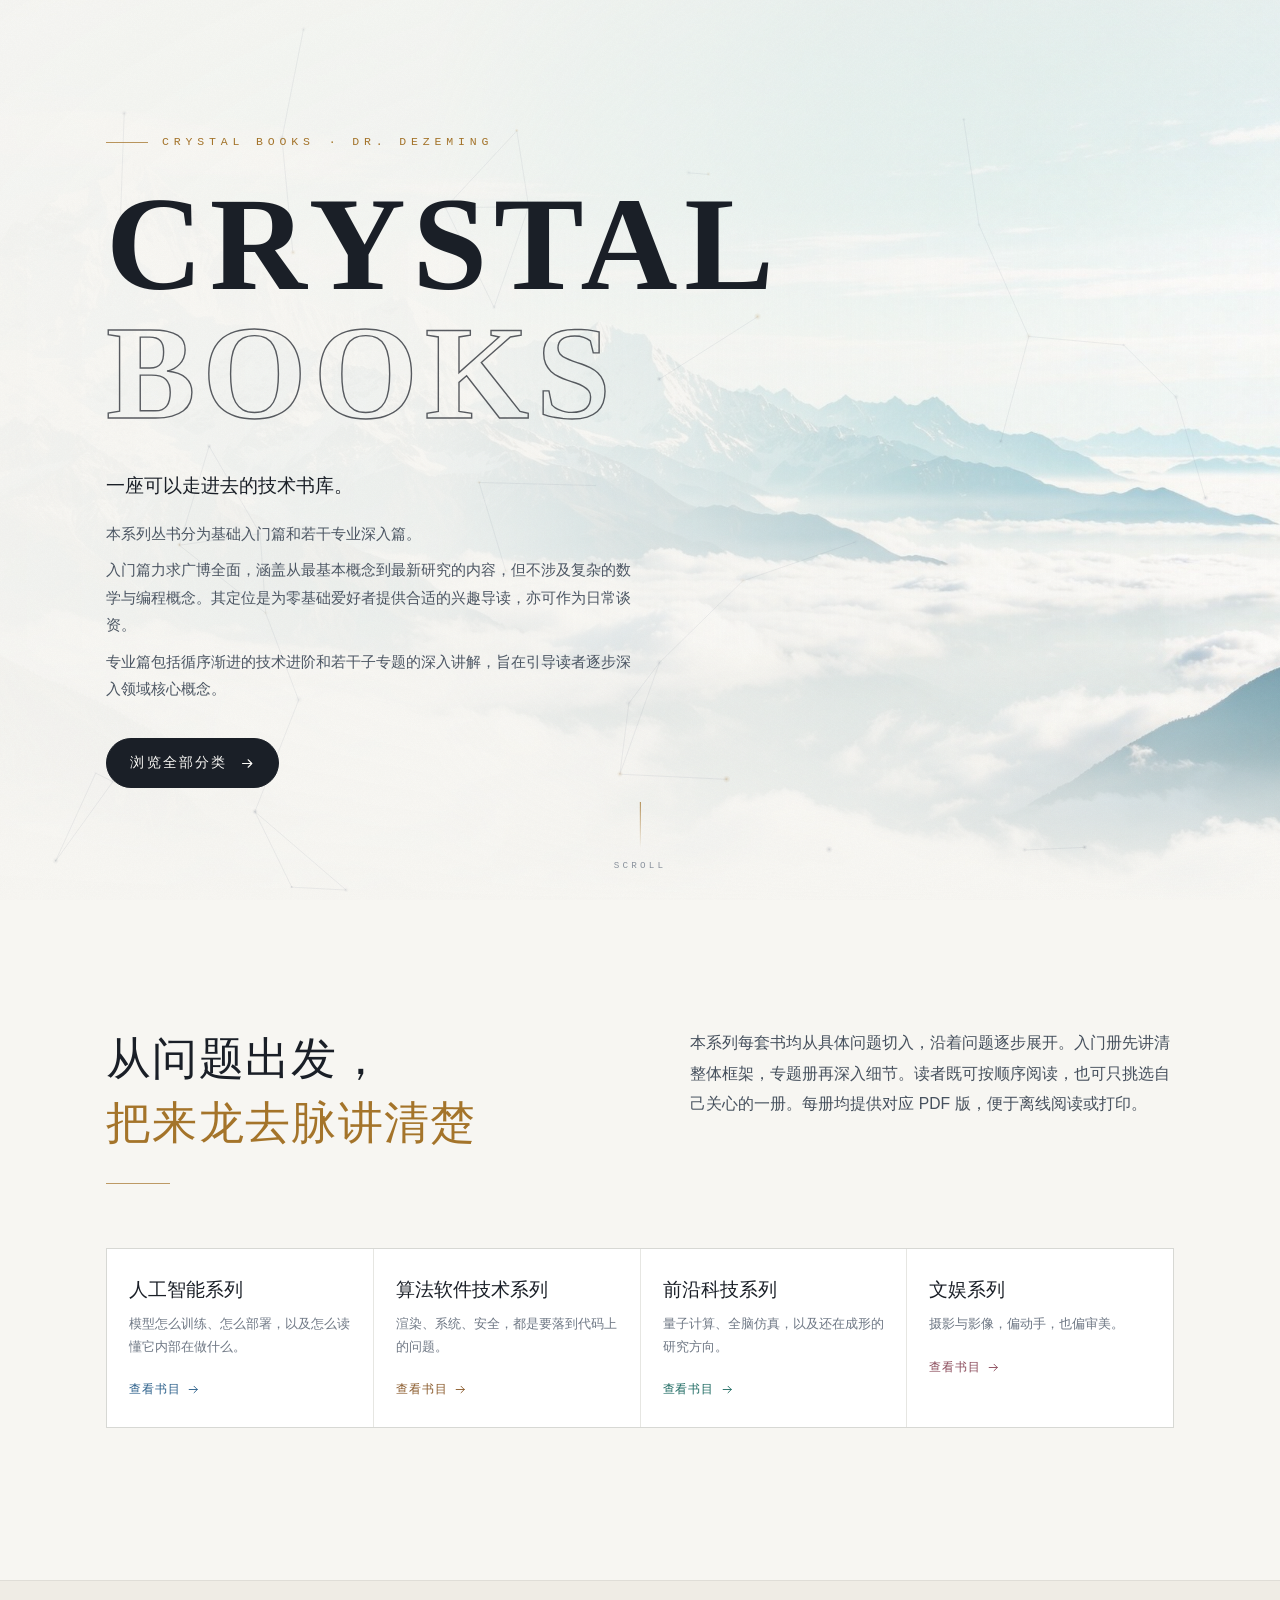
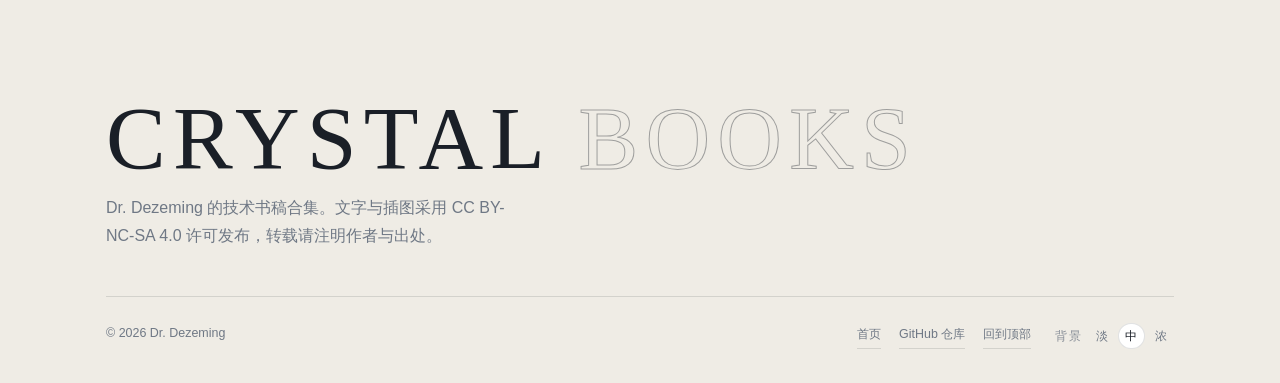
==== commit afa89a39: "背景改为原图直出，文字区改为柔边半透明垫层；移除系列与书册序号" ====
--- a/index.html
+++ b/index.html
@@ -86,8 +86,8 @@
 
 <script>
 window.PAGE = { mode: "home", cat: "" };
-window.CATEGORIES = [{"id":"ai","name":"人工智能系列","desc":"模型怎么训练、怎么部署，以及怎么读懂它内部在做什么。","color":"#2b5f8a","bg":"assets/bg/23.jpg"},{"id":"software","name":"算法软件技术系列","desc":"渲染、系统、安全，都是要落到代码上的问题。","color":"#8a5a2b","bg":"assets/bg/24.jpg"},{"id":"frontier","name":"前沿科技系列","desc":"量子计算、全脑仿真，以及还在成形的研究方向。","color":"#1f6b63","bg":"assets/bg/25.jpg"},{"id":"culture","name":"文娱系列","desc":"摄影与影像，偏动手，也偏审美。","color":"#8a4a5a","bg":"assets/bg/26.jpg"}];
-window.BOOK_DATA = [{"name":"大模型技术全景","chip":"大模型","subtitle":"从 Transformer 到 Agent 系统的架构、训练与推理","intro":["语言模型在几年里从「会续写」变成了「会推理、会用工具、会干活」。这条路上真正起作用的设计，大多可以从数据和训练目标一路追到推理引擎。","书里从分词、预训练数据和缩放定律讲起，经过注意力改造、专家网络与长上下文，再到对齐、推理部署、多模态、训练系统和可解释性，覆盖一个大模型从训练到上线会经过的主要环节。"],"theme":"#1f3a6e","site":"https://ai-crystal.github.io/LLM/","repo":"https://github.com/ai-crystal/LLM","available":true,"pages":1420,"books":[{"title":"入门篇","one":"大模型是什么，不用公式","pages":172,"chapters":22,"url":"https://ai-crystal.github.io/LLM/#/books/v1-intro/README","available":true},{"title":"基础篇","one":"从预测下一个词到 Transformer","pages":157,"chapters":11,"url":"https://ai-crystal.github.io/LLM/#/books/v2-basics/README","available":true},{"title":"预训练篇","one":"数据、词表与规模","pages":147,"chapters":12,"url":"https://ai-crystal.github.io/LLM/#/books/v3-pretrain/README","available":true},{"title":"架构改造篇","one":"注意力、归一化与专家网络","pages":113,"chapters":10,"url":"https://ai-crystal.github.io/LLM/#/books/v4-architecture/README","available":true},{"title":"对齐篇","one":"从 SFT 到 Agent 后训练","pages":139,"chapters":12,"url":"https://ai-crystal.github.io/LLM/#/books/v5-alignment/README","available":true},{"title":"安全与攻破篇","one":"红队、越狱、投毒与防御","pages":119,"chapters":11,"url":"https://ai-crystal.github.io/LLM/#/books/v6-safety/README","available":true},{"title":"推理与部署篇","one":"引擎、压缩与投机解码","pages":125,"chapters":10,"url":"https://ai-crystal.github.io/LLM/#/books/v7-inference/README","available":true},{"title":"应用与 Agent 系统篇","one":"检索、工具与智能体","pages":124,"chapters":10,"url":"https://ai-crystal.github.io/LLM/#/books/v8-apps/README","available":true},{"title":"多模态与生成篇","one":"视觉、语音与扩散","pages":108,"chapters":9,"url":"https://ai-crystal.github.io/LLM/#/books/v9-multimodal/README","available":true},{"title":"训练系统篇","one":"并行、显存与通信","pages":110,"chapters":8,"url":"https://ai-crystal.github.io/LLM/#/books/v10-systems/README","available":true},{"title":"可解释性与评测篇","one":"看得懂与测得准","pages":106,"chapters":8,"url":"https://ai-crystal.github.io/LLM/#/books/v11-interpret/README","available":true}],"cat":"ai","cat_name":"人工智能系列","bg":"assets/bg/01.jpg"},{"name":"从语言模型到智能体","chip":"智能体","subtitle":"从模型能力、知识检索、工程运行到企业交付","intro":["Agent 做的事，是把模型的下一个词预测接上工具、记忆和环境，让它可以连续完成一件任务。","书里从 ReAct 和工具调用讲起，讲到记忆、上下文工程、代码与 GUI 操作，再到多 Agent 协作、训练、评测、安全和企业项目里的交付。"],"theme":"#a83232","site":"https://ai-crystal.github.io/AI-Agent-Learning/","repo":"https://github.com/ai-crystal/AI-Agent-Learning","available":true,"pages":333,"books":[{"title":"从语言模型到智能体","one":"从预测下一个词到 Agent 工程","pages":187,"chapters":17,"url":"https://ai-crystal.github.io/AI-Agent-Learning/#/books/ai-agent-foundations/README","available":true},{"title":"RAG 与上下文工程","one":"检索、重排序与上下文管理","pages":58,"chapters":10,"url":"https://ai-crystal.github.io/AI-Agent-Learning/#/books/rag-context-rerank/README","available":true},{"title":"Agent 工程化","one":"工具、权限、状态与可靠性","pages":49,"chapters":10,"url":"https://ai-crystal.github.io/AI-Agent-Learning/#/books/agent-engineering/README","available":true},{"title":"Agent 企业实战","one":"企业案例与项目方法","pages":39,"chapters":9,"url":"https://ai-crystal.github.io/AI-Agent-Learning/#/books/agent-enterprise-cases/README","available":true}],"cat":"ai","cat_name":"人工智能系列","bg":"assets/bg/02.jpg"},{"name":"图像生成与编辑技术","chip":"图像生成","subtitle":"从图像与视频生成，到流模型与一步生成，再到编辑","intro":["图像生成要回答的是：怎样从噪声里一步步走出一张图；视频还要多考虑时间；编辑则要在保留原图的同时改对地方。","书里从变分自编码器、对抗网络和扩散模型讲起，再讲流模型、一致性模型与一步生成，最后讲图像和视频编辑里的注意力操作、结构条件与精确反演。"],"theme":"#2f5d8a","site":"https://ai-crystal.github.io/Image-Video-Generation-Editing/","repo":"https://github.com/ai-crystal/Image-Video-Generation-Editing","available":true,"pages":220,"books":[{"title":"入门篇","one":"图像、视频与编辑概览","pages":115,"chapters":25,"url":"https://ai-crystal.github.io/Image-Video-Generation-Editing/#/books/beginner/README","available":true},{"title":"进阶篇","one":"流模型与一步生成","pages":53,"chapters":12,"url":"https://ai-crystal.github.io/Image-Video-Generation-Editing/#/books/advanced/README","available":true},{"title":"深入篇","one":"图像与视频编辑的原理","pages":52,"chapters":12,"url":"https://ai-crystal.github.io/Image-Video-Generation-Editing/#/books/editing/README","available":true}],"cat":"ai","cat_name":"人工智能系列","bg":"assets/bg/03.jpg"},{"name":"强化学习系列","chip":"强化学习","subtitle":"从试错到推理模型","intro":["强化学习处理的是没有标准答案的选择：先做，看结果，再调整。","书里从老虎机、价值函数和策略梯度讲起，经过 DQN、AlphaGo 和 PPO，再讲到 RLHF、DPO、GRPO 与大模型推理，既有推导，也有在游戏里训练一个程序的完整过程。"],"theme":"#1e5c4f","site":"https://ai-crystal.github.io/Reinforcement-Learning/","repo":"https://github.com/ai-crystal/Reinforcement-Learning","available":true,"pages":580,"books":[{"title":"概念篇","one":"从老虎机到推理模型","pages":254,"chapters":21,"url":"https://ai-crystal.github.io/Reinforcement-Learning/#/books/concepts/README","available":true},{"title":"动手篇","one":"在游戏里训练一个会决策的程序","pages":105,"chapters":19,"url":"https://ai-crystal.github.io/Reinforcement-Learning/#/books/hands-on/README","available":true},{"title":"算法篇","one":"从贝尔曼方程到 PPO 与离线强化学习","pages":108,"chapters":20,"url":"https://ai-crystal.github.io/Reinforcement-Learning/#/books/algorithms/README","available":true},{"title":"大模型篇","one":"从人类反馈到推理模型","pages":113,"chapters":19,"url":"https://ai-crystal.github.io/Reinforcement-Learning/#/books/llm-rl/README","available":true}],"cat":"ai","cat_name":"人工智能系列","bg":"assets/bg/04.jpg"},{"name":"AI 推理部署与量化技术","chip":"推理部署","subtitle":"从模型文件到线上服务","intro":["训练好的模型要在别人的机器上稳定跑起来，中间隔着延迟、吞吐、显存和成本。","书里从模型文件和计算图讲起，分别讲 GPU 与算子、数值精度与量化、剪枝与蒸馏，以及批处理、KV cache、编译和服务调度。"],"theme":"#3f6f9f","site":"https://ai-crystal.github.io/AI-Quantification-Deployment/","repo":"https://github.com/ai-crystal/AI-Quantification-Deployment","available":true,"pages":355,"books":[{"title":"入门","one":"从模型文件到线上服务","pages":116,"chapters":28,"url":"https://ai-crystal.github.io/AI-Quantification-Deployment/#/books/intro/README","available":true},{"title":"算力","one":"GPU、CUDA 与算子性能","pages":83,"chapters":14,"url":"https://ai-crystal.github.io/AI-Quantification-Deployment/#/books/compute/README","available":true},{"title":"精度","one":"量化、剪枝与低秩分解","pages":82,"chapters":15,"url":"https://ai-crystal.github.io/AI-Quantification-Deployment/#/books/precision/README","available":true},{"title":"引擎","one":"计算图、编译与推理服务","pages":74,"chapters":14,"url":"https://ai-crystal.github.io/AI-Quantification-Deployment/#/books/engine/README","available":true}],"cat":"ai","cat_name":"人工智能系列","bg":"assets/bg/05.jpg"},{"name":"具身智能技术","chip":"具身智能","subtitle":"机器人怎样从看到做到","intro":["机器人要在毫米和毫秒里完成任务：看见杯子，算出手该怎么伸，避开桌面，抓住，再端起来。","书里用一张 0.8 米高的桌子、一只马克杯和一台六轴桌面臂作例子，从关节、标定、感知和抓取讲起，再到 VLA、强化学习和真实机器人上的失败案例。"],"theme":"#155e75","site":"https://ai-crystal.github.io/Embodied-AI/","repo":"https://github.com/ai-crystal/Embodied-AI","available":true,"pages":361,"books":[{"title":"入门篇","one":"从关节、感知到抓取","pages":156,"chapters":18,"url":"https://ai-crystal.github.io/Embodied-AI/#/books/intro/README","available":true},{"title":"系统篇","one":"从大模型到机器人：感知、学习与行动","pages":205,"chapters":21,"url":"https://ai-crystal.github.io/Embodied-AI/#/books/system/README","available":true}],"cat":"ai","cat_name":"人工智能系列","bg":"assets/bg/06.jpg"},{"name":"世界模型技术","chip":"世界模型","subtitle":"让机器学习世界，然后想象它的下一步","intro":["世界模型要回答的是：机器能不能在动手之前，先把接下来会发生什么在脑子里过一遍。","书里从状态、概率预测和变分推断讲起，经过 Dreamer、MuZero 这类在潜空间里做规划的方法，再到视频生成、JEPA 表征和三维空间智能。每个模型不只讲它怎么工作，也讲它在什么情况下会坏。"],"theme":"#1d4e6f","site":"https://ai-crystal.github.io/World-Model/","repo":"https://github.com/ai-crystal/World-Model","available":true,"pages":478,"books":[{"title":"入门册","one":"机器如何想象未来","pages":73,"chapters":10,"url":"https://ai-crystal.github.io/World-Model/#/books/intro/README","available":true},{"title":"基础册","one":"概率、表示与生成","pages":88,"chapters":10,"url":"https://ai-crystal.github.io/World-Model/#/books/foundations/README","available":true},{"title":"潜在册","one":"在想象中训练与规划","pages":83,"chapters":10,"url":"https://ai-crystal.github.io/World-Model/#/books/latent/README","available":true},{"title":"视频册","one":"生成一个可交互的世界","pages":80,"chapters":10,"url":"https://ai-crystal.github.io/World-Model/#/books/video/README","available":true},{"title":"表征册","one":"JEPA 与自监督世界模型","pages":72,"chapters":9,"url":"https://ai-crystal.github.io/World-Model/#/books/jepa/README","available":true},{"title":"空间册","one":"三维、具身与机器人","pages":82,"chapters":10,"url":"https://ai-crystal.github.io/World-Model/#/books/spatial/README","available":true}],"cat":"ai","cat_name":"人工智能系列","bg":"assets/bg/07.jpg"},{"name":"黑箱之内","chip":"黑箱之内","subtitle":"神经网络可解释性的历史、方法与边界","intro":["一个训练好的神经网络，内部到底在做什么，这是可解释性要回答的问题。","书里从感知机、特征可视化和电路追踪讲起，讲到叠加态、稀疏自编码器和表征几何，最后讨论解释怎么被检验，以及它在审计与安全里的边界。公式只保留理解思路必需的部分。"],"theme":"#2b5f8a","site":"https://ai-crystal.github.io/Interpretable-NN/","repo":"https://github.com/ai-crystal/Interpretable-NN","available":true,"pages":0,"books":[{"title":"打开黑箱","one":"从感知机到单义神经元","pages":0,"chapters":0,"url":"https://ai-crystal.github.io/Interpretable-NN/#/books/01-seeing-the-black-box/README","available":true},{"title":"特征、电路与叠加","one":"网络里的特征、特征之间的运算，以及它们为什么纠缠","pages":0,"chapters":0,"url":"https://ai-crystal.github.io/Interpretable-NN/#/books/02-features-circuits/README","available":true},{"title":"表征的几何","one":"从隐藏层的空间结构里读出模型对世界的理解","pages":0,"chapters":0,"url":"https://ai-crystal.github.io/Interpretable-NN/#/books/03-geometry-of-representation/README","available":true},{"title":"解释的边界","one":"解释怎么被检验，又怎么用在审计与安全上","pages":0,"chapters":0,"url":"https://ai-crystal.github.io/Interpretable-NN/#/books/04-limits-of-explanation/README","available":true}],"cat":"ai","cat_name":"人工智能系列","bg":"assets/bg/08.jpg"},{"name":"状态空间模型","chip":"状态空间","subtitle":"从故事与直觉，到理论、算法与实现","intro":["序列建模的核心问题只有一个：怎样用有限的存储记住任意长的历史。","书里按时间顺序讲 HiPPO、LSSL、S4、S5、Mamba、Mamba-2 和 Mamba-3：上一代卡在哪，这一代换了什么问法，代价落在哪。"],"theme":"#2f5d8a","site":"https://ai-crystal.github.io/Mamba/","repo":"https://github.com/ai-crystal/Mamba","available":true,"pages":404,"books":[{"title":"入门版","one":"故事与直觉","pages":41,"chapters":14,"url":"https://ai-crystal.github.io/Mamba/#/books/intro/README","available":true},{"title":"专业版","one":"理论、算法与实现","pages":363,"chapters":35,"url":"https://ai-crystal.github.io/Mamba/#/books/pro/README","available":true}],"cat":"ai","cat_name":"人工智能系列","bg":"assets/bg/09.jpg"},{"name":"同一张世界的地图","chip":"JEPA","subtitle":"从语言模型到 JEPA","intro":["语言模型把整个互联网读了一遍，仍然说不清一个杯子放在桌沿时会不会掉下去。它缺的不是参数，而是关于世界的那份表征。","书里从输入法联想和语言模型的边界讲起，经过联合嵌入预测、塌缩与 SIGReg、I-JEPA 与 V-JEPA 的训练配方，最后落到柏拉图表征定理、证明骨架和它的适用边界。"],"theme":"#14507a","site":"https://ai-crystal.github.io/JEPA-World-Knowledge-Model/","repo":"https://github.com/ai-crystal/JEPA-World-Knowledge-Model","available":true,"pages":235,"books":[{"title":"入门篇","one":"从语言模型到 JEPA 的第一课","pages":74,"chapters":9,"url":"https://ai-crystal.github.io/JEPA-World-Knowledge-Model/#/books/basics/README","available":true},{"title":"进阶篇","one":"联合嵌入预测的训练与工程","pages":83,"chapters":9,"url":"https://ai-crystal.github.io/JEPA-World-Knowledge-Model/#/books/practice/README","available":true},{"title":"专业篇","one":"柏拉图表征定理与它的边界","pages":78,"chapters":8,"url":"https://ai-crystal.github.io/JEPA-World-Knowledge-Model/#/books/theory/README","available":true}],"cat":"ai","cat_name":"人工智能系列","bg":"assets/bg/10.jpg"},{"name":"测试时训练技术","chip":"测试时训练技术","subtitle":"模型部署之后，还能不能继续学","intro":["模型训练完成、部署上线之后，遇到没见过的输入、又没有标签可用，能不能靠输入本身继续调整自己。","书里沿着视觉里的测试时自适应、序列建模里的 TTT 层、大模型推理阶段的自我改进三条线展开，讲清目标函数、梯度近似、崩溃成因和评测协议。"],"theme":"#2e6bb0","site":"https://ai-crystal.github.io/Test-Time-Training/","repo":"https://github.com/ai-crystal/Test-Time-Training","available":true,"pages":86,"books":[{"title":"入门篇","one":"从分布漂移讲到测试时学习，把几条路线分清楚","pages":43,"chapters":11,"url":"https://ai-crystal.github.io/Test-Time-Training/#/books/beginner/README","available":true},{"title":"精通篇","one":"目标函数、稳定性与工程实现","pages":43,"chapters":12,"url":"https://ai-crystal.github.io/Test-Time-Training/#/books/mastery/README","available":true}],"cat":"ai","cat_name":"人工智能系列","bg":"assets/bg/11.jpg"},{"name":"人体参数化技术","chip":"人体参数化","subtitle":"用几十个参数，描述一个高维的人","intro":["用一个低维参数描述一个高维的人，是人脸、人体和动物建模共同的基础。","书里从 PCA、SVD、李群与蒙皮讲起，讲到 SMPL 与它的家族、从图像重建人体、人脸与人手模型，最后是动物模型以及扩散模型带来的新做法。"],"theme":"#b45309","site":"https://ai-crystal.github.io/Human-body-Param/","repo":"https://github.com/ai-crystal/Human-body-Param","available":true,"pages":377,"books":[{"title":"入门册","one":"用几十个参数描述一个人","pages":63,"chapters":8,"url":"https://ai-crystal.github.io/Human-body-Param/#/books/intro/README","available":true},{"title":"数学册","one":"数学与几何","pages":99,"chapters":7,"url":"https://ai-crystal.github.io/Human-body-Param/#/books/math/README","available":true},{"title":"人体册","one":"人体与参数化模型","pages":52,"chapters":4,"url":"https://ai-crystal.github.io/Human-body-Param/#/books/body/README","available":true},{"title":"重建册","one":"从图像到人体","pages":45,"chapters":5,"url":"https://ai-crystal.github.io/Human-body-Param/#/books/recon/README","available":true},{"title":"脸手册","one":"人脸与人手","pages":69,"chapters":7,"url":"https://ai-crystal.github.io/Human-body-Param/#/books/face-hand/README","available":true},{"title":"前沿册","one":"动物模型与前沿","pages":49,"chapters":5,"url":"https://ai-crystal.github.io/Human-body-Param/#/books/frontier/README","available":true}],"cat":"ai","cat_name":"人工智能系列","bg":"assets/bg/12.jpg"},{"name":"大规模 GPU 集群训练技术","chip":"GPU 集群","subtitle":"从一张卡到一万张卡","intro":["一张 H100 有 80 GB 显存，一个 4050 亿参数的模型光权重就要 810 GB，于是训练被拆到几千张卡上。","书里把显存怎么分、模型怎么切、梯度怎么汇总、网络怎么摆，以及坏了怎么恢复、慢了怎么定位，都落到具体的字节数、微秒数和故障模式上。"],"theme":"#2f5d8a","site":"https://ai-crystal.github.io/GPU-Cluster-Training/","repo":"https://github.com/ai-crystal/GPU-Cluster-Training","available":true,"pages":334,"books":[{"title":"入门篇","one":"从一张卡到一万张卡","pages":98,"chapters":15,"url":"https://ai-crystal.github.io/GPU-Cluster-Training/#/books/intro/README","available":true},{"title":"专业篇","one":"算力、通信与稳定性","pages":236,"chapters":28,"url":"https://ai-crystal.github.io/GPU-Cluster-Training/#/books/pro/README","available":true}],"cat":"ai","cat_name":"人工智能系列","bg":"assets/bg/13.jpg"},{"name":"专业级渲染技术","chip":"渲染","subtitle":"材质、光学与几何的渲染实现","intro":["一个材质为什么长成那个公式，公式里的每一项在物理上对应什么，换到另一种材料上哪些假设会碎掉。","书里从 Fresnel、微表面、能量补偿和分层采样这些共同基础讲起，再分别讲布料、毛发、次表面散射、光谱、各向异性金属、体素、波动光学、蓄水池重采样，以及符号距离场和电磁场。"],"theme":"#b5651d","site":"https://ai-crystal.github.io/Rendering-Technique/","repo":"https://github.com/ai-crystal/Rendering-Technique","available":true,"pages":1065,"books":[{"title":"材质渲染的骨架","one":"微表面、Fresnel、能量补偿、分层与采样","pages":77,"chapters":14,"url":"https://ai-crystal.github.io/Rendering-Technique/#/books/beginner/README","available":true},{"title":"布料渲染","one":"纤维散射、纱线模型、sheen 与薄织物透射","pages":79,"chapters":12,"url":"https://ai-crystal.github.io/Rendering-Technique/#/books/cloth/README","available":true},{"title":"毛发渲染","one":"Marschner 模型、双散射、远距离 LOD 与采样","pages":64,"chapters":10,"url":"https://ai-crystal.github.io/Rendering-Technique/#/books/hair/README","available":true},{"title":"次表面散射与 BSSRDF","one":"辐射传输、扩散近似、偶极子、随机游走","pages":112,"chapters":22,"url":"https://ai-crystal.github.io/Rendering-Technique/#/books/sss/README","available":true},{"title":"光谱渲染","one":"光子与相干、上采样、神经基底、色散与荧光","pages":126,"chapters":20,"url":"https://ai-crystal.github.io/Rendering-Technique/#/books/spectral/README","available":true},{"title":"各向异性金属","one":"复折射率、各向异性 GGX、拉丝与氧化层","pages":59,"chapters":9,"url":"https://ai-crystal.github.io/Rendering-Technique/#/books/aniso-metal/README","available":true},{"title":"体素渲染","one":"稀疏体素、体素化、锥追踪与体素光照","pages":58,"chapters":9,"url":"https://ai-crystal.github.io/Rendering-Technique/#/books/voxel/README","available":true},{"title":"波动光学渲染","one":"衍射、薄膜干涉、结构色与偏振","pages":71,"chapters":10,"url":"https://ai-crystal.github.io/Rendering-Technique/#/books/wave-optics/README","available":true},{"title":"基于储蓄池的渲染","one":"MIS、带权蓄水池、RIS、ReSTIR 与 GRIS","pages":94,"chapters":15,"url":"https://ai-crystal.github.io/Rendering-Technique/#/books/reservoir/README","available":true},{"title":"符号距离场与渲染","one":"从距离函数到光线步进与全局光照","pages":95,"chapters":18,"url":"https://ai-crystal.github.io/Rendering-Technique/#/books/sdf/README","available":true},{"title":"从初高中物理到麦克斯韦方程组","one":"一步一步推出电磁场","pages":230,"chapters":28,"url":"https://ai-crystal.github.io/Rendering-Technique/#/books/physics/README","available":true}],"cat":"software","cat_name":"算法软件技术系列","bg":"assets/bg/14.jpg"},{"name":"HDR 技术系列","chip":"HDR","subtitle":"从像素到眼睛，再到色彩科学与工程实现","intro":["HDR 牵涉显示、内容、色彩和接口几个环节，任何一个环节没对上，画面就会不对。","书里从 SDR 的来历、亮度和色域讲起，讲到 PQ 与 HLG、HDR10 与杜比视界、面板与背光、接口与元数据，再往色彩测量、色貌模型和色域映射里走。"],"theme":"#1f5e8c","site":"https://ai-crystal.github.io/HDR-Learning/","repo":"https://github.com/ai-crystal/HDR-Learning","available":true,"pages":316,"books":[{"title":"入门篇","one":"HDR 超详解：从像素到眼睛的完整指南","pages":214,"chapters":20,"url":"https://ai-crystal.github.io/HDR-Learning/#/books/beginner/README","available":true},{"title":"色彩科学篇","one":"从颜色测量到色貌与色域映射","pages":52,"chapters":6,"url":"https://ai-crystal.github.io/HDR-Learning/#/books/color-science/README","available":true},{"title":"HDR 技术篇","one":"传递函数、元数据、映射与显示","pages":50,"chapters":6,"url":"https://ai-crystal.github.io/HDR-Learning/#/books/hdr-tech/README","available":true}],"cat":"software","cat_name":"算法软件技术系列","bg":"assets/bg/15.jpg"},{"name":"物理模拟技术","chip":"物理模拟","subtitle":"把连续的世界切成计算机算得动的块","intro":["旗子被风吹起、墙塌下来、组织受压回弹，背后是同一件事：把物理定律离散化，在有限的时间里算出来。","书里从向量、旋转、积分和线性求解讲起，分别处理刚体、布料、流体、颗粒与雪，再讲到 GPU 上的数据布局、稀疏网格和可微物理。每类方法都讲它为什么长成这样、在什么地方会失效。"],"theme":"#1d4e5f","site":"https://ai-crystal.github.io/Physics-Simulation/","repo":"https://github.com/ai-crystal/Physics-Simulation","available":true,"pages":838,"books":[{"title":"入门篇","one":"从抛物线到可微世界","pages":109,"chapters":12,"url":"https://ai-crystal.github.io/Physics-Simulation/#/books/intro/README","available":true},{"title":"数学基础","one":"描述运动与变形的语言","pages":117,"chapters":12,"url":"https://ai-crystal.github.io/Physics-Simulation/#/books/math/README","available":true},{"title":"刚体与碰撞","one":"让物体撞在一起","pages":102,"chapters":12,"url":"https://ai-crystal.github.io/Physics-Simulation/#/books/rigid/README","available":true},{"title":"柔体、布料与断裂","one":"会皱、会断、会回弹","pages":109,"chapters":12,"url":"https://ai-crystal.github.io/Physics-Simulation/#/books/deform/README","available":true},{"title":"流体、烟火与水面","one":"把连续介质装进格子","pages":110,"chapters":13,"url":"https://ai-crystal.github.io/Physics-Simulation/#/books/fluid/README","available":true},{"title":"颗粒、雪与物质点法","one":"沙、雪、泡沫与岩浆","pages":96,"chapters":11,"url":"https://ai-crystal.github.io/Physics-Simulation/#/books/particle/README","available":true},{"title":"高性能实现与 GPU 并行","one":"一帧十六毫秒的预算","pages":92,"chapters":11,"url":"https://ai-crystal.github.io/Physics-Simulation/#/books/gpu/README","available":true},{"title":"可微物理与神经模拟","one":"让梯度穿过时间","pages":103,"chapters":12,"url":"https://ai-crystal.github.io/Physics-Simulation/#/books/diff/README","available":true}],"cat":"software","cat_name":"算法软件技术系列","bg":"assets/bg/16.jpg"},{"name":"大型软件开发技术","chip":"大型软件","subtitle":"从二十行 C++ 代码到一个可交付的插件系统","intro":["一段二十行的 C++ 程序，怎样长成能加载插件、能隔离故障、能打包更新的系统。","书里从拆函数、装插件和定契约讲起，往下是命名冲突、故障隔离、进程边界、组件模板、灰度发布，最后是二十三种设计模式。"],"theme":"#1f3a5f","site":"https://ai-crystal.github.io/Large-scale-software-Introduction/","repo":"https://github.com/ai-crystal/Large-scale-software-Introduction","available":true,"pages":434,"books":[{"title":"入门篇","one":"用 C++ 从二十行代码到一个插件系统","pages":142,"chapters":12,"url":"https://ai-crystal.github.io/Large-scale-software-Introduction/#/books/vol1-basics/README","available":true},{"title":"架构篇","one":"可扩展系统的内核、契约与协作机制","pages":73,"chapters":11,"url":"https://ai-crystal.github.io/Large-scale-software-Introduction/#/books/vol2-architecture/README","available":true},{"title":"工程篇","one":"组件模板、分发生态与稳定运行","pages":67,"chapters":11,"url":"https://ai-crystal.github.io/Large-scale-software-Introduction/#/books/vol3-engineering/README","available":true},{"title":"模式篇","one":"二十三种可复用的解法","pages":152,"chapters":23,"url":"https://ai-crystal.github.io/Large-scale-software-Introduction/#/books/vol4-patterns/README","available":true}],"cat":"software","cat_name":"算法软件技术系列","bg":"assets/bg/17.jpg"},{"name":"远程之门","chip":"远程之门","subtitle":"远程操作的技术细节","intro":["从一条 ssh 登录到几百 TB 的对象存储，再到把程序做成别人能用的服务。","书里从地址、端口、域名和 ssh 讲起，经过堡垒机、对象存储、隧道和长任务，再拆开 SSH 的线格式、密钥交换、签名与证书链。"],"theme":"#1f5e8c","site":"https://ai-crystal.github.io/Remote-operation-technology/","repo":"https://github.com/ai-crystal/Remote-operation-technology","available":true,"pages":301,"books":[{"title":"入门册","one":"远程操作入门","pages":119,"chapters":23,"url":"https://ai-crystal.github.io/Remote-operation-technology/#/books/beginner/README","available":true},{"title":"进阶册","one":"远程操作的技术细节","pages":151,"chapters":18,"url":"https://ai-crystal.github.io/Remote-operation-technology/#/books/intermediate/README","available":true},{"title":"深入册","one":"协议、密码学与实现细节","pages":31,"chapters":6,"url":"https://ai-crystal.github.io/Remote-operation-technology/#/books/deep/README","available":true}],"cat":"software","cat_name":"算法软件技术系列","bg":"assets/bg/18.jpg"},{"name":"黑客技术与安全原理","chip":"黑客","subtitle":"一套讲攻防原理的中文技术书","intro":["入侵往往不是攻破哪一道密码，而是让一台只会照做指令的机器执行了一段原本不属于它的指令。","书里从 1971 年第一只会自我复制的程序讲到今天的勒索产业，从晶体管、内存和系统调用讲到栈溢出、中间人攻击与供应链投毒，再落到虚拟机靶场里的侦察、验证、利用、提权和应急响应。"],"theme":"#0f5c5c","site":"https://ai-crystal.github.io/Hacker-Techniques/","repo":"https://github.com/ai-crystal/Hacker-Techniques","available":true,"pages":538,"books":[{"title":"入门篇","one":"从病毒史到今天的攻防","pages":199,"chapters":24,"url":"https://ai-crystal.github.io/Hacker-Techniques/#/books/beginner/README","available":true},{"title":"理论篇","one":"漏洞、内存与协议的深层结构","pages":147,"chapters":16,"url":"https://ai-crystal.github.io/Hacker-Techniques/#/books/theory/README","available":true},{"title":"实战篇","one":"从靶场到真实对抗","pages":192,"chapters":18,"url":"https://ai-crystal.github.io/Hacker-Techniques/#/books/practice/README","available":true}],"cat":"software","cat_name":"算法软件技术系列","bg":"assets/bg/19.jpg"},{"name":"量子技术","chip":"量子","subtitle":"从黑体辐射到量子芯片","intro":["量子技术不只是量子计算。它还涉及通信、精密测量、器件和纠错。","书里从黑体辐射、双缝和单光子讲起，经过量子比特、量子门与算法，再到超导、离子、原子、光子这些硬件平台，以及纠错、通信和量子网络。"],"theme":"#103257","site":"https://ai-crystal.github.io/Quantum-Technology/","repo":"https://github.com/ai-crystal/Quantum-Technology","available":true,"pages":308,"books":[{"title":"量子技术入门","one":"从黑体辐射到量子芯片","pages":50,"chapters":18,"url":"https://ai-crystal.github.io/Quantum-Technology/#/books/intro/README","available":true},{"title":"量子力学与实验基础","one":"从双缝到单光子","pages":74,"chapters":20,"url":"https://ai-crystal.github.io/Quantum-Technology/#/books/foundations/README","available":true},{"title":"量子计算与算法","one":"从量子比特到因式分解","pages":48,"chapters":19,"url":"https://ai-crystal.github.io/Quantum-Technology/#/books/computing/README","available":true},{"title":"量子器件与硬件平台","one":"超导、离子、原子与光子","pages":55,"chapters":19,"url":"https://ai-crystal.github.io/Quantum-Technology/#/books/devices/README","available":true},{"title":"量子纠错与容错","one":"从重复码到表面码","pages":33,"chapters":15,"url":"https://ai-crystal.github.io/Quantum-Technology/#/books/qec/README","available":true},{"title":"量子通信与量子网络","one":"从 BB84 到量子互联网","pages":48,"chapters":15,"url":"https://ai-crystal.github.io/Quantum-Technology/#/books/network/README","available":true}],"cat":"frontier","cat_name":"前沿科技系列","bg":"assets/bg/20.jpg"},{"name":"全脑仿真","chip":"全脑仿真","subtitle":"从果蝇大脑到数字心智","intro":["2024 年，一只成年果蝇的完整大脑被逐突触地测绘出来，约 13.9 万个神经元、5000 万个连接。有人把这套接线图接到计算模型上，让它在虚拟身体里走动、理毛、靠近食物。","书里从神经元、神经信号和成像技术讲起，经过连接组学的历史与现状，再讨论怎样把一张接线图变成可求解的方程、怎样评估仿真是否可信。"],"theme":"#2f5d72","site":"https://ai-crystal.github.io/Brain-Connectivity-Simulation/","repo":"https://github.com/ai-crystal/Brain-Connectivity-Simulation","available":true,"pages":137,"books":[{"title":"从神经元到果蝇大脑","one":"从一只果蝇的脑讲起，把全脑仿真的来龙去脉说清楚","pages":75,"chapters":13,"url":"https://ai-crystal.github.io/Brain-Connectivity-Simulation/#/books/intro/README","available":true},{"title":"连接组、动力学与仿真","one":"把接线图写成方程，再把方程跑起来","pages":62,"chapters":12,"url":"https://ai-crystal.github.io/Brain-Connectivity-Simulation/#/books/theory/README","available":true}],"cat":"frontier","cat_name":"前沿科技系列","bg":"assets/bg/21.jpg"},{"name":"光的语言","chip":"摄影","subtitle":"摄影技术系统教程","intro":["摄影从光进入相机开始。光圈、快门、感光度决定曝光，镜头和焦距决定视角，光线、色彩和构图决定画面最后的样子。","书里依次讲对焦、测光、镜头、白平衡、构图、闪光和后期，再落到人像、风光、街头、静物这些具体题材，最后是器材选择与色彩管理。"],"theme":"#23507a","site":"https://dezeming.github.io/photography-book/","repo":"","available":false,"pages":0,"books":[{"title":"光的语言","one":"摄影技术系统教程","pages":0,"chapters":20,"url":"","available":false}],"cat":"culture","cat_name":"文娱系列","bg":"assets/bg/22.jpg"}];
+window.CATEGORIES = [{"id":"ai","name":"人工智能系列","desc":"模型怎么训练、怎么部署，以及怎么读懂它内部在做什么。","color":"#2b5f8a","bg":"assets/bg/23.jpg","wash":0.37},{"id":"software","name":"算法软件技术系列","desc":"渲染、系统、安全，都是要落到代码上的问题。","color":"#8a5a2b","bg":"assets/bg/24.jpg","wash":0.58},{"id":"frontier","name":"前沿科技系列","desc":"量子计算、全脑仿真，以及还在成形的研究方向。","color":"#1f6b63","bg":"assets/bg/25.jpg","wash":0.33},{"id":"culture","name":"文娱系列","desc":"摄影与影像，偏动手，也偏审美。","color":"#8a4a5a","bg":"assets/bg/26.jpg","wash":0.44}];
+window.BOOK_DATA = [{"name":"大模型技术全景","chip":"大模型","subtitle":"从 Transformer 到 Agent 系统的架构、训练与推理","intro":["语言模型在几年里从「会续写」变成了「会推理、会用工具、会干活」。这条路上真正起作用的设计，大多可以从数据和训练目标一路追到推理引擎。","书里从分词、预训练数据和缩放定律讲起，经过注意力改造、专家网络与长上下文，再到对齐、推理部署、多模态、训练系统和可解释性，覆盖一个大模型从训练到上线会经过的主要环节。"],"theme":"#1f3a6e","site":"https://ai-crystal.github.io/LLM/","repo":"https://github.com/ai-crystal/LLM","available":true,"pages":1420,"books":[{"title":"入门篇","one":"大模型是什么，不用公式","pages":172,"chapters":22,"url":"https://ai-crystal.github.io/LLM/#/books/v1-intro/README","available":true},{"title":"基础篇","one":"从预测下一个词到 Transformer","pages":157,"chapters":11,"url":"https://ai-crystal.github.io/LLM/#/books/v2-basics/README","available":true},{"title":"预训练篇","one":"数据、词表与规模","pages":147,"chapters":12,"url":"https://ai-crystal.github.io/LLM/#/books/v3-pretrain/README","available":true},{"title":"架构改造篇","one":"注意力、归一化与专家网络","pages":113,"chapters":10,"url":"https://ai-crystal.github.io/LLM/#/books/v4-architecture/README","available":true},{"title":"对齐篇","one":"从 SFT 到 Agent 后训练","pages":139,"chapters":12,"url":"https://ai-crystal.github.io/LLM/#/books/v5-alignment/README","available":true},{"title":"安全与攻破篇","one":"红队、越狱、投毒与防御","pages":119,"chapters":11,"url":"https://ai-crystal.github.io/LLM/#/books/v6-safety/README","available":true},{"title":"推理与部署篇","one":"引擎、压缩与投机解码","pages":125,"chapters":10,"url":"https://ai-crystal.github.io/LLM/#/books/v7-inference/README","available":true},{"title":"应用与 Agent 系统篇","one":"检索、工具与智能体","pages":124,"chapters":10,"url":"https://ai-crystal.github.io/LLM/#/books/v8-apps/README","available":true},{"title":"多模态与生成篇","one":"视觉、语音与扩散","pages":108,"chapters":9,"url":"https://ai-crystal.github.io/LLM/#/books/v9-multimodal/README","available":true},{"title":"训练系统篇","one":"并行、显存与通信","pages":110,"chapters":8,"url":"https://ai-crystal.github.io/LLM/#/books/v10-systems/README","available":true},{"title":"可解释性与评测篇","one":"看得懂与测得准","pages":106,"chapters":8,"url":"https://ai-crystal.github.io/LLM/#/books/v11-interpret/README","available":true}],"cat":"ai","cat_name":"人工智能系列","bg":"assets/bg/01.jpg","wash":0.49},{"name":"从语言模型到智能体","chip":"智能体","subtitle":"从模型能力、知识检索、工程运行到企业交付","intro":["Agent 做的事，是把模型的下一个词预测接上工具、记忆和环境，让它可以连续完成一件任务。","书里从 ReAct 和工具调用讲起，讲到记忆、上下文工程、代码与 GUI 操作，再到多 Agent 协作、训练、评测、安全和企业项目里的交付。"],"theme":"#a83232","site":"https://ai-crystal.github.io/AI-Agent-Learning/","repo":"https://github.com/ai-crystal/AI-Agent-Learning","available":true,"pages":333,"books":[{"title":"从语言模型到智能体","one":"从预测下一个词到 Agent 工程","pages":187,"chapters":17,"url":"https://ai-crystal.github.io/AI-Agent-Learning/#/books/ai-agent-foundations/README","available":true},{"title":"RAG 与上下文工程","one":"检索、重排序与上下文管理","pages":58,"chapters":10,"url":"https://ai-crystal.github.io/AI-Agent-Learning/#/books/rag-context-rerank/README","available":true},{"title":"Agent 工程化","one":"工具、权限、状态与可靠性","pages":49,"chapters":10,"url":"https://ai-crystal.github.io/AI-Agent-Learning/#/books/agent-engineering/README","available":true},{"title":"Agent 企业实战","one":"企业案例与项目方法","pages":39,"chapters":9,"url":"https://ai-crystal.github.io/AI-Agent-Learning/#/books/agent-enterprise-cases/README","available":true}],"cat":"ai","cat_name":"人工智能系列","bg":"assets/bg/02.jpg","wash":0.35},{"name":"图像生成与编辑技术","chip":"图像生成","subtitle":"从图像与视频生成，到流模型与一步生成，再到编辑","intro":["图像生成要回答的是：怎样从噪声里一步步走出一张图；视频还要多考虑时间；编辑则要在保留原图的同时改对地方。","书里从变分自编码器、对抗网络和扩散模型讲起，再讲流模型、一致性模型与一步生成，最后讲图像和视频编辑里的注意力操作、结构条件与精确反演。"],"theme":"#2f5d8a","site":"https://ai-crystal.github.io/Image-Video-Generation-Editing/","repo":"https://github.com/ai-crystal/Image-Video-Generation-Editing","available":true,"pages":220,"books":[{"title":"入门篇","one":"图像、视频与编辑概览","pages":115,"chapters":25,"url":"https://ai-crystal.github.io/Image-Video-Generation-Editing/#/books/beginner/README","available":true},{"title":"进阶篇","one":"流模型与一步生成","pages":53,"chapters":12,"url":"https://ai-crystal.github.io/Image-Video-Generation-Editing/#/books/advanced/README","available":true},{"title":"深入篇","one":"图像与视频编辑的原理","pages":52,"chapters":12,"url":"https://ai-crystal.github.io/Image-Video-Generation-Editing/#/books/editing/README","available":true}],"cat":"ai","cat_name":"人工智能系列","bg":"assets/bg/03.jpg","wash":0.55},{"name":"强化学习系列","chip":"强化学习","subtitle":"从试错到推理模型","intro":["强化学习处理的是没有标准答案的选择：先做，看结果，再调整。","书里从老虎机、价值函数和策略梯度讲起，经过 DQN、AlphaGo 和 PPO，再讲到 RLHF、DPO、GRPO 与大模型推理，既有推导，也有在游戏里训练一个程序的完整过程。"],"theme":"#1e5c4f","site":"https://ai-crystal.github.io/Reinforcement-Learning/","repo":"https://github.com/ai-crystal/Reinforcement-Learning","available":true,"pages":580,"books":[{"title":"概念篇","one":"从老虎机到推理模型","pages":254,"chapters":21,"url":"https://ai-crystal.github.io/Reinforcement-Learning/#/books/concepts/README","available":true},{"title":"动手篇","one":"在游戏里训练一个会决策的程序","pages":105,"chapters":19,"url":"https://ai-crystal.github.io/Reinforcement-Learning/#/books/hands-on/README","available":true},{"title":"算法篇","one":"从贝尔曼方程到 PPO 与离线强化学习","pages":108,"chapters":20,"url":"https://ai-crystal.github.io/Reinforcement-Learning/#/books/algorithms/README","available":true},{"title":"大模型篇","one":"从人类反馈到推理模型","pages":113,"chapters":19,"url":"https://ai-crystal.github.io/Reinforcement-Learning/#/books/llm-rl/README","available":true}],"cat":"ai","cat_name":"人工智能系列","bg":"assets/bg/04.jpg","wash":0.45},{"name":"AI 推理部署与量化技术","chip":"推理部署","subtitle":"从模型文件到线上服务","intro":["训练好的模型要在别人的机器上稳定跑起来，中间隔着延迟、吞吐、显存和成本。","书里从模型文件和计算图讲起，分别讲 GPU 与算子、数值精度与量化、剪枝与蒸馏，以及批处理、KV cache、编译和服务调度。"],"theme":"#3f6f9f","site":"https://ai-crystal.github.io/AI-Quantification-Deployment/","repo":"https://github.com/ai-crystal/AI-Quantification-Deployment","available":true,"pages":355,"books":[{"title":"入门","one":"从模型文件到线上服务","pages":116,"chapters":28,"url":"https://ai-crystal.github.io/AI-Quantification-Deployment/#/books/intro/README","available":true},{"title":"算力","one":"GPU、CUDA 与算子性能","pages":83,"chapters":14,"url":"https://ai-crystal.github.io/AI-Quantification-Deployment/#/books/compute/README","available":true},{"title":"精度","one":"量化、剪枝与低秩分解","pages":82,"chapters":15,"url":"https://ai-crystal.github.io/AI-Quantification-Deployment/#/books/precision/README","available":true},{"title":"引擎","one":"计算图、编译与推理服务","pages":74,"chapters":14,"url":"https://ai-crystal.github.io/AI-Quantification-Deployment/#/books/engine/README","available":true}],"cat":"ai","cat_name":"人工智能系列","bg":"assets/bg/05.jpg","wash":0.49},{"name":"具身智能技术","chip":"具身智能","subtitle":"机器人怎样从看到做到","intro":["机器人要在毫米和毫秒里完成任务：看见杯子，算出手该怎么伸，避开桌面，抓住，再端起来。","书里用一张 0.8 米高的桌子、一只马克杯和一台六轴桌面臂作例子，从关节、标定、感知和抓取讲起，再到 VLA、强化学习和真实机器人上的失败案例。"],"theme":"#155e75","site":"https://ai-crystal.github.io/Embodied-AI/","repo":"https://github.com/ai-crystal/Embodied-AI","available":true,"pages":361,"books":[{"title":"入门篇","one":"从关节、感知到抓取","pages":156,"chapters":18,"url":"https://ai-crystal.github.io/Embodied-AI/#/books/intro/README","available":true},{"title":"系统篇","one":"从大模型到机器人：感知、学习与行动","pages":205,"chapters":21,"url":"https://ai-crystal.github.io/Embodied-AI/#/books/system/README","available":true}],"cat":"ai","cat_name":"人工智能系列","bg":"assets/bg/06.jpg","wash":0.46},{"name":"世界模型技术","chip":"世界模型","subtitle":"让机器学习世界，然后想象它的下一步","intro":["世界模型要回答的是：机器能不能在动手之前，先把接下来会发生什么在脑子里过一遍。","书里从状态、概率预测和变分推断讲起，经过 Dreamer、MuZero 这类在潜空间里做规划的方法，再到视频生成、JEPA 表征和三维空间智能。每个模型不只讲它怎么工作，也讲它在什么情况下会坏。"],"theme":"#1d4e6f","site":"https://ai-crystal.github.io/World-Model/","repo":"https://github.com/ai-crystal/World-Model","available":true,"pages":478,"books":[{"title":"入门册","one":"机器如何想象未来","pages":73,"chapters":10,"url":"https://ai-crystal.github.io/World-Model/#/books/intro/README","available":true},{"title":"基础册","one":"概率、表示与生成","pages":88,"chapters":10,"url":"https://ai-crystal.github.io/World-Model/#/books/foundations/README","available":true},{"title":"潜在册","one":"在想象中训练与规划","pages":83,"chapters":10,"url":"https://ai-crystal.github.io/World-Model/#/books/latent/README","available":true},{"title":"视频册","one":"生成一个可交互的世界","pages":80,"chapters":10,"url":"https://ai-crystal.github.io/World-Model/#/books/video/README","available":true},{"title":"表征册","one":"JEPA 与自监督世界模型","pages":72,"chapters":9,"url":"https://ai-crystal.github.io/World-Model/#/books/jepa/README","available":true},{"title":"空间册","one":"三维、具身与机器人","pages":82,"chapters":10,"url":"https://ai-crystal.github.io/World-Model/#/books/spatial/README","available":true}],"cat":"ai","cat_name":"人工智能系列","bg":"assets/bg/07.jpg","wash":0.32},{"name":"黑箱之内","chip":"黑箱之内","subtitle":"神经网络可解释性的历史、方法与边界","intro":["一个训练好的神经网络，内部到底在做什么，这是可解释性要回答的问题。","书里从感知机、特征可视化和电路追踪讲起，讲到叠加态、稀疏自编码器和表征几何，最后讨论解释怎么被检验，以及它在审计与安全里的边界。公式只保留理解思路必需的部分。"],"theme":"#2b5f8a","site":"https://ai-crystal.github.io/Interpretable-NN/","repo":"https://github.com/ai-crystal/Interpretable-NN","available":true,"pages":0,"books":[{"title":"打开黑箱","one":"从感知机到单义神经元","pages":0,"chapters":0,"url":"https://ai-crystal.github.io/Interpretable-NN/#/books/01-seeing-the-black-box/README","available":true},{"title":"特征、电路与叠加","one":"网络里的特征、特征之间的运算，以及它们为什么纠缠","pages":0,"chapters":0,"url":"https://ai-crystal.github.io/Interpretable-NN/#/books/02-features-circuits/README","available":true},{"title":"表征的几何","one":"从隐藏层的空间结构里读出模型对世界的理解","pages":0,"chapters":0,"url":"https://ai-crystal.github.io/Interpretable-NN/#/books/03-geometry-of-representation/README","available":true},{"title":"解释的边界","one":"解释怎么被检验，又怎么用在审计与安全上","pages":0,"chapters":0,"url":"https://ai-crystal.github.io/Interpretable-NN/#/books/04-limits-of-explanation/README","available":true}],"cat":"ai","cat_name":"人工智能系列","bg":"assets/bg/08.jpg","wash":0.42},{"name":"状态空间模型","chip":"状态空间","subtitle":"从故事与直觉，到理论、算法与实现","intro":["序列建模的核心问题只有一个：怎样用有限的存储记住任意长的历史。","书里按时间顺序讲 HiPPO、LSSL、S4、S5、Mamba、Mamba-2 和 Mamba-3：上一代卡在哪，这一代换了什么问法，代价落在哪。"],"theme":"#2f5d8a","site":"https://ai-crystal.github.io/Mamba/","repo":"https://github.com/ai-crystal/Mamba","available":true,"pages":404,"books":[{"title":"入门版","one":"故事与直觉","pages":41,"chapters":14,"url":"https://ai-crystal.github.io/Mamba/#/books/intro/README","available":true},{"title":"专业版","one":"理论、算法与实现","pages":363,"chapters":35,"url":"https://ai-crystal.github.io/Mamba/#/books/pro/README","available":true}],"cat":"ai","cat_name":"人工智能系列","bg":"assets/bg/09.jpg","wash":0.29},{"name":"同一张世界的地图","chip":"JEPA","subtitle":"从语言模型到 JEPA","intro":["语言模型把整个互联网读了一遍，仍然说不清一个杯子放在桌沿时会不会掉下去。它缺的不是参数，而是关于世界的那份表征。","书里从输入法联想和语言模型的边界讲起，经过联合嵌入预测、塌缩与 SIGReg、I-JEPA 与 V-JEPA 的训练配方，最后落到柏拉图表征定理、证明骨架和它的适用边界。"],"theme":"#14507a","site":"https://ai-crystal.github.io/JEPA-World-Knowledge-Model/","repo":"https://github.com/ai-crystal/JEPA-World-Knowledge-Model","available":true,"pages":235,"books":[{"title":"入门篇","one":"从语言模型到 JEPA 的第一课","pages":74,"chapters":9,"url":"https://ai-crystal.github.io/JEPA-World-Knowledge-Model/#/books/basics/README","available":true},{"title":"进阶篇","one":"联合嵌入预测的训练与工程","pages":83,"chapters":9,"url":"https://ai-crystal.github.io/JEPA-World-Knowledge-Model/#/books/practice/README","available":true},{"title":"专业篇","one":"柏拉图表征定理与它的边界","pages":78,"chapters":8,"url":"https://ai-crystal.github.io/JEPA-World-Knowledge-Model/#/books/theory/README","available":true}],"cat":"ai","cat_name":"人工智能系列","bg":"assets/bg/10.jpg","wash":0.33},{"name":"测试时训练技术","chip":"测试时训练技术","subtitle":"模型部署之后，还能不能继续学","intro":["模型训练完成、部署上线之后，遇到没见过的输入、又没有标签可用，能不能靠输入本身继续调整自己。","书里沿着视觉里的测试时自适应、序列建模里的 TTT 层、大模型推理阶段的自我改进三条线展开，讲清目标函数、梯度近似、崩溃成因和评测协议。"],"theme":"#2e6bb0","site":"https://ai-crystal.github.io/Test-Time-Training/","repo":"https://github.com/ai-crystal/Test-Time-Training","available":true,"pages":86,"books":[{"title":"入门篇","one":"从分布漂移讲到测试时学习，把几条路线分清楚","pages":43,"chapters":11,"url":"https://ai-crystal.github.io/Test-Time-Training/#/books/beginner/README","available":true},{"title":"精通篇","one":"目标函数、稳定性与工程实现","pages":43,"chapters":12,"url":"https://ai-crystal.github.io/Test-Time-Training/#/books/mastery/README","available":true}],"cat":"ai","cat_name":"人工智能系列","bg":"assets/bg/11.jpg","wash":0.34},{"name":"人体参数化技术","chip":"人体参数化","subtitle":"用几十个参数，描述一个高维的人","intro":["用一个低维参数描述一个高维的人，是人脸、人体和动物建模共同的基础。","书里从 PCA、SVD、李群与蒙皮讲起，讲到 SMPL 与它的家族、从图像重建人体、人脸与人手模型，最后是动物模型以及扩散模型带来的新做法。"],"theme":"#b45309","site":"https://ai-crystal.github.io/Human-body-Param/","repo":"https://github.com/ai-crystal/Human-body-Param","available":true,"pages":377,"books":[{"title":"入门册","one":"用几十个参数描述一个人","pages":63,"chapters":8,"url":"https://ai-crystal.github.io/Human-body-Param/#/books/intro/README","available":true},{"title":"数学册","one":"数学与几何","pages":99,"chapters":7,"url":"https://ai-crystal.github.io/Human-body-Param/#/books/math/README","available":true},{"title":"人体册","one":"人体与参数化模型","pages":52,"chapters":4,"url":"https://ai-crystal.github.io/Human-body-Param/#/books/body/README","available":true},{"title":"重建册","one":"从图像到人体","pages":45,"chapters":5,"url":"https://ai-crystal.github.io/Human-body-Param/#/books/recon/README","available":true},{"title":"脸手册","one":"人脸与人手","pages":69,"chapters":7,"url":"https://ai-crystal.github.io/Human-body-Param/#/books/face-hand/README","available":true},{"title":"前沿册","one":"动物模型与前沿","pages":49,"chapters":5,"url":"https://ai-crystal.github.io/Human-body-Param/#/books/frontier/README","available":true}],"cat":"ai","cat_name":"人工智能系列","bg":"assets/bg/12.jpg","wash":0.26},{"name":"大规模 GPU 集群训练技术","chip":"GPU 集群","subtitle":"从一张卡到一万张卡","intro":["一张 H100 有 80 GB 显存，一个 4050 亿参数的模型光权重就要 810 GB，于是训练被拆到几千张卡上。","书里把显存怎么分、模型怎么切、梯度怎么汇总、网络怎么摆，以及坏了怎么恢复、慢了怎么定位，都落到具体的字节数、微秒数和故障模式上。"],"theme":"#2f5d8a","site":"https://ai-crystal.github.io/GPU-Cluster-Training/","repo":"https://github.com/ai-crystal/GPU-Cluster-Training","available":true,"pages":334,"books":[{"title":"入门篇","one":"从一张卡到一万张卡","pages":98,"chapters":15,"url":"https://ai-crystal.github.io/GPU-Cluster-Training/#/books/intro/README","available":true},{"title":"专业篇","one":"算力、通信与稳定性","pages":236,"chapters":28,"url":"https://ai-crystal.github.io/GPU-Cluster-Training/#/books/pro/README","available":true}],"cat":"ai","cat_name":"人工智能系列","bg":"assets/bg/13.jpg","wash":0.24},{"name":"专业级渲染技术","chip":"渲染","subtitle":"材质、光学与几何的渲染实现","intro":["一个材质为什么长成那个公式，公式里的每一项在物理上对应什么，换到另一种材料上哪些假设会碎掉。","书里从 Fresnel、微表面、能量补偿和分层采样这些共同基础讲起，再分别讲布料、毛发、次表面散射、光谱、各向异性金属、体素、波动光学、蓄水池重采样，以及符号距离场和电磁场。"],"theme":"#b5651d","site":"https://ai-crystal.github.io/Rendering-Technique/","repo":"https://github.com/ai-crystal/Rendering-Technique","available":true,"pages":1065,"books":[{"title":"材质渲染的骨架","one":"微表面、Fresnel、能量补偿、分层与采样","pages":77,"chapters":14,"url":"https://ai-crystal.github.io/Rendering-Technique/#/books/beginner/README","available":true},{"title":"布料渲染","one":"纤维散射、纱线模型、sheen 与薄织物透射","pages":79,"chapters":12,"url":"https://ai-crystal.github.io/Rendering-Technique/#/books/cloth/README","available":true},{"title":"毛发渲染","one":"Marschner 模型、双散射、远距离 LOD 与采样","pages":64,"chapters":10,"url":"https://ai-crystal.github.io/Rendering-Technique/#/books/hair/README","available":true},{"title":"次表面散射与 BSSRDF","one":"辐射传输、扩散近似、偶极子、随机游走","pages":112,"chapters":22,"url":"https://ai-crystal.github.io/Rendering-Technique/#/books/sss/README","available":true},{"title":"光谱渲染","one":"光子与相干、上采样、神经基底、色散与荧光","pages":126,"chapters":20,"url":"https://ai-crystal.github.io/Rendering-Technique/#/books/spectral/README","available":true},{"title":"各向异性金属","one":"复折射率、各向异性 GGX、拉丝与氧化层","pages":59,"chapters":9,"url":"https://ai-crystal.github.io/Rendering-Technique/#/books/aniso-metal/README","available":true},{"title":"体素渲染","one":"稀疏体素、体素化、锥追踪与体素光照","pages":58,"chapters":9,"url":"https://ai-crystal.github.io/Rendering-Technique/#/books/voxel/README","available":true},{"title":"波动光学渲染","one":"衍射、薄膜干涉、结构色与偏振","pages":71,"chapters":10,"url":"https://ai-crystal.github.io/Rendering-Technique/#/books/wave-optics/README","available":true},{"title":"基于储蓄池的渲染","one":"MIS、带权蓄水池、RIS、ReSTIR 与 GRIS","pages":94,"chapters":15,"url":"https://ai-crystal.github.io/Rendering-Technique/#/books/reservoir/README","available":true},{"title":"符号距离场与渲染","one":"从距离函数到光线步进与全局光照","pages":95,"chapters":18,"url":"https://ai-crystal.github.io/Rendering-Technique/#/books/sdf/README","available":true},{"title":"从初高中物理到麦克斯韦方程组","one":"一步一步推出电磁场","pages":230,"chapters":28,"url":"https://ai-crystal.github.io/Rendering-Technique/#/books/physics/README","available":true}],"cat":"software","cat_name":"算法软件技术系列","bg":"assets/bg/14.jpg","wash":0.24},{"name":"HDR 技术系列","chip":"HDR","subtitle":"从像素到眼睛，再到色彩科学与工程实现","intro":["HDR 牵涉显示、内容、色彩和接口几个环节，任何一个环节没对上，画面就会不对。","书里从 SDR 的来历、亮度和色域讲起，讲到 PQ 与 HLG、HDR10 与杜比视界、面板与背光、接口与元数据，再往色彩测量、色貌模型和色域映射里走。"],"theme":"#1f5e8c","site":"https://ai-crystal.github.io/HDR-Learning/","repo":"https://github.com/ai-crystal/HDR-Learning","available":true,"pages":316,"books":[{"title":"入门篇","one":"HDR 超详解：从像素到眼睛的完整指南","pages":214,"chapters":20,"url":"https://ai-crystal.github.io/HDR-Learning/#/books/beginner/README","available":true},{"title":"色彩科学篇","one":"从颜色测量到色貌与色域映射","pages":52,"chapters":6,"url":"https://ai-crystal.github.io/HDR-Learning/#/books/color-science/README","available":true},{"title":"HDR 技术篇","one":"传递函数、元数据、映射与显示","pages":50,"chapters":6,"url":"https://ai-crystal.github.io/HDR-Learning/#/books/hdr-tech/README","available":true}],"cat":"software","cat_name":"算法软件技术系列","bg":"assets/bg/15.jpg","wash":0.3},{"name":"物理模拟技术","chip":"物理模拟","subtitle":"把连续的世界切成计算机算得动的块","intro":["旗子被风吹起、墙塌下来、组织受压回弹，背后是同一件事：把物理定律离散化，在有限的时间里算出来。","书里从向量、旋转、积分和线性求解讲起，分别处理刚体、布料、流体、颗粒与雪，再讲到 GPU 上的数据布局、稀疏网格和可微物理。每类方法都讲它为什么长成这样、在什么地方会失效。"],"theme":"#1d4e5f","site":"https://ai-crystal.github.io/Physics-Simulation/","repo":"https://github.com/ai-crystal/Physics-Simulation","available":true,"pages":838,"books":[{"title":"入门篇","one":"从抛物线到可微世界","pages":109,"chapters":12,"url":"https://ai-crystal.github.io/Physics-Simulation/#/books/intro/README","available":true},{"title":"数学基础","one":"描述运动与变形的语言","pages":117,"chapters":12,"url":"https://ai-crystal.github.io/Physics-Simulation/#/books/math/README","available":true},{"title":"刚体与碰撞","one":"让物体撞在一起","pages":102,"chapters":12,"url":"https://ai-crystal.github.io/Physics-Simulation/#/books/rigid/README","available":true},{"title":"柔体、布料与断裂","one":"会皱、会断、会回弹","pages":109,"chapters":12,"url":"https://ai-crystal.github.io/Physics-Simulation/#/books/deform/README","available":true},{"title":"流体、烟火与水面","one":"把连续介质装进格子","pages":110,"chapters":13,"url":"https://ai-crystal.github.io/Physics-Simulation/#/books/fluid/README","available":true},{"title":"颗粒、雪与物质点法","one":"沙、雪、泡沫与岩浆","pages":96,"chapters":11,"url":"https://ai-crystal.github.io/Physics-Simulation/#/books/particle/README","available":true},{"title":"高性能实现与 GPU 并行","one":"一帧十六毫秒的预算","pages":92,"chapters":11,"url":"https://ai-crystal.github.io/Physics-Simulation/#/books/gpu/README","available":true},{"title":"可微物理与神经模拟","one":"让梯度穿过时间","pages":103,"chapters":12,"url":"https://ai-crystal.github.io/Physics-Simulation/#/books/diff/README","available":true}],"cat":"software","cat_name":"算法软件技术系列","bg":"assets/bg/16.jpg","wash":0.34},{"name":"大型软件开发技术","chip":"大型软件","subtitle":"从二十行 C++ 代码到一个可交付的插件系统","intro":["一段二十行的 C++ 程序，怎样长成能加载插件、能隔离故障、能打包更新的系统。","书里从拆函数、装插件和定契约讲起，往下是命名冲突、故障隔离、进程边界、组件模板、灰度发布，最后是二十三种设计模式。"],"theme":"#1f3a5f","site":"https://ai-crystal.github.io/Large-scale-software-Introduction/","repo":"https://github.com/ai-crystal/Large-scale-software-Introduction","available":true,"pages":434,"books":[{"title":"入门篇","one":"用 C++ 从二十行代码到一个插件系统","pages":142,"chapters":12,"url":"https://ai-crystal.github.io/Large-scale-software-Introduction/#/books/vol1-basics/README","available":true},{"title":"架构篇","one":"可扩展系统的内核、契约与协作机制","pages":73,"chapters":11,"url":"https://ai-crystal.github.io/Large-scale-software-Introduction/#/books/vol2-architecture/README","available":true},{"title":"工程篇","one":"组件模板、分发生态与稳定运行","pages":67,"chapters":11,"url":"https://ai-crystal.github.io/Large-scale-software-Introduction/#/books/vol3-engineering/README","available":true},{"title":"模式篇","one":"二十三种可复用的解法","pages":152,"chapters":23,"url":"https://ai-crystal.github.io/Large-scale-software-Introduction/#/books/vol4-patterns/README","available":true}],"cat":"software","cat_name":"算法软件技术系列","bg":"assets/bg/17.jpg","wash":0.4},{"name":"远程之门","chip":"远程之门","subtitle":"远程操作的技术细节","intro":["从一条 ssh 登录到几百 TB 的对象存储，再到把程序做成别人能用的服务。","书里从地址、端口、域名和 ssh 讲起，经过堡垒机、对象存储、隧道和长任务，再拆开 SSH 的线格式、密钥交换、签名与证书链。"],"theme":"#1f5e8c","site":"https://ai-crystal.github.io/Remote-operation-technology/","repo":"https://github.com/ai-crystal/Remote-operation-technology","available":true,"pages":301,"books":[{"title":"入门册","one":"远程操作入门","pages":119,"chapters":23,"url":"https://ai-crystal.github.io/Remote-operation-technology/#/books/beginner/README","available":true},{"title":"进阶册","one":"远程操作的技术细节","pages":151,"chapters":18,"url":"https://ai-crystal.github.io/Remote-operation-technology/#/books/intermediate/README","available":true},{"title":"深入册","one":"协议、密码学与实现细节","pages":31,"chapters":6,"url":"https://ai-crystal.github.io/Remote-operation-technology/#/books/deep/README","available":true}],"cat":"software","cat_name":"算法软件技术系列","bg":"assets/bg/18.jpg","wash":0.43},{"name":"黑客技术与安全原理","chip":"黑客","subtitle":"一套讲攻防原理的中文技术书","intro":["入侵往往不是攻破哪一道密码，而是让一台只会照做指令的机器执行了一段原本不属于它的指令。","书里从 1971 年第一只会自我复制的程序讲到今天的勒索产业，从晶体管、内存和系统调用讲到栈溢出、中间人攻击与供应链投毒，再落到虚拟机靶场里的侦察、验证、利用、提权和应急响应。"],"theme":"#0f5c5c","site":"https://ai-crystal.github.io/Hacker-Techniques/","repo":"https://github.com/ai-crystal/Hacker-Techniques","available":true,"pages":538,"books":[{"title":"入门篇","one":"从病毒史到今天的攻防","pages":199,"chapters":24,"url":"https://ai-crystal.github.io/Hacker-Techniques/#/books/beginner/README","available":true},{"title":"理论篇","one":"漏洞、内存与协议的深层结构","pages":147,"chapters":16,"url":"https://ai-crystal.github.io/Hacker-Techniques/#/books/theory/README","available":true},{"title":"实战篇","one":"从靶场到真实对抗","pages":192,"chapters":18,"url":"https://ai-crystal.github.io/Hacker-Techniques/#/books/practice/README","available":true}],"cat":"software","cat_name":"算法软件技术系列","bg":"assets/bg/19.jpg","wash":0.21},{"name":"量子技术","chip":"量子","subtitle":"从黑体辐射到量子芯片","intro":["量子技术不只是量子计算。它还涉及通信、精密测量、器件和纠错。","书里从黑体辐射、双缝和单光子讲起，经过量子比特、量子门与算法，再到超导、离子、原子、光子这些硬件平台，以及纠错、通信和量子网络。"],"theme":"#103257","site":"https://ai-crystal.github.io/Quantum-Technology/","repo":"https://github.com/ai-crystal/Quantum-Technology","available":true,"pages":308,"books":[{"title":"量子技术入门","one":"从黑体辐射到量子芯片","pages":50,"chapters":18,"url":"https://ai-crystal.github.io/Quantum-Technology/#/books/intro/README","available":true},{"title":"量子力学与实验基础","one":"从双缝到单光子","pages":74,"chapters":20,"url":"https://ai-crystal.github.io/Quantum-Technology/#/books/foundations/README","available":true},{"title":"量子计算与算法","one":"从量子比特到因式分解","pages":48,"chapters":19,"url":"https://ai-crystal.github.io/Quantum-Technology/#/books/computing/README","available":true},{"title":"量子器件与硬件平台","one":"超导、离子、原子与光子","pages":55,"chapters":19,"url":"https://ai-crystal.github.io/Quantum-Technology/#/books/devices/README","available":true},{"title":"量子纠错与容错","one":"从重复码到表面码","pages":33,"chapters":15,"url":"https://ai-crystal.github.io/Quantum-Technology/#/books/qec/README","available":true},{"title":"量子通信与量子网络","one":"从 BB84 到量子互联网","pages":48,"chapters":15,"url":"https://ai-crystal.github.io/Quantum-Technology/#/books/network/README","available":true}],"cat":"frontier","cat_name":"前沿科技系列","bg":"assets/bg/20.jpg","wash":0.19},{"name":"全脑仿真","chip":"全脑仿真","subtitle":"从果蝇大脑到数字心智","intro":["2024 年，一只成年果蝇的完整大脑被逐突触地测绘出来，约 13.9 万个神经元、5000 万个连接。有人把这套接线图接到计算模型上，让它在虚拟身体里走动、理毛、靠近食物。","书里从神经元、神经信号和成像技术讲起，经过连接组学的历史与现状，再讨论怎样把一张接线图变成可求解的方程、怎样评估仿真是否可信。"],"theme":"#2f5d72","site":"https://ai-crystal.github.io/Brain-Connectivity-Simulation/","repo":"https://github.com/ai-crystal/Brain-Connectivity-Simulation","available":true,"pages":137,"books":[{"title":"从神经元到果蝇大脑","one":"从一只果蝇的脑讲起，把全脑仿真的来龙去脉说清楚","pages":75,"chapters":13,"url":"https://ai-crystal.github.io/Brain-Connectivity-Simulation/#/books/intro/README","available":true},{"title":"连接组、动力学与仿真","one":"把接线图写成方程，再把方程跑起来","pages":62,"chapters":12,"url":"https://ai-crystal.github.io/Brain-Connectivity-Simulation/#/books/theory/README","available":true}],"cat":"frontier","cat_name":"前沿科技系列","bg":"assets/bg/21.jpg","wash":0.25},{"name":"光的语言","chip":"摄影","subtitle":"摄影技术系统教程","intro":["摄影从光进入相机开始。光圈、快门、感光度决定曝光，镜头和焦距决定视角，光线、色彩和构图决定画面最后的样子。","书里依次讲对焦、测光、镜头、白平衡、构图、闪光和后期，再落到人像、风光、街头、静物这些具体题材，最后是器材选择与色彩管理。"],"theme":"#23507a","site":"https://dezeming.github.io/photography-book/","repo":"","available":false,"pages":0,"books":[{"title":"光的语言","one":"摄影技术系统教程","pages":0,"chapters":20,"url":"","available":false}],"cat":"culture","cat_name":"文娱系列","bg":"assets/bg/22.jpg","wash":0.49}];
 </script>
 <script src="assets/site.js"></script>
 <script src="assets/fx.js" defer></script>
--- a/assets/site.css
+++ b/assets/site.css
@@ -15,30 +15,21 @@
   --serif: "Noto Serif SC", "Source Han Serif SC", "Songti SC", "SimSun", Georgia, serif;
   --sans: -apple-system, BlinkMacSystemFont, "Segoe UI", "Microsoft YaHei", "PingFang SC", "Helvetica Neue", sans-serif;
   --mono: "JetBrains Mono", "SFMono-Regular", Consolas, monospace;
-  /* 背景图浓度（可在页面底部切换：淡 / 中 / 浓） */
-  --v-a: .92;
-  --v-b: .82;
-  --v-c: .50;
-  --h-a: .52;
-  --h-b: .76;
-  --h-c: .94;
-  --m-a: .90;
-  --m-b: .78;
-  --m-c: .86;
+  /* 背景浓度：--ws 为整体倍率（页脚可切 淡/中/浓），--halo 为文字垫底的不透明度 */
+  --ws: 1;
+  --halo: .93;
   --max: 1180px;
   --pad: clamp(20px, 5vw, 56px);
   --ease: cubic-bezier(.22, .61, .36, 1);
 }
 
 html[data-veil="light"] {
-  --v-a: .975; --v-b: .94; --v-c: .78;
-  --h-a: .72; --h-b: .88; --h-c: .97;
-  --m-a: .95; --m-b: .90; --m-c: .95;
+  --ws: 1.85;
+  --halo: .96;
 }
 html[data-veil="strong"] {
-  --v-a: .86; --v-b: .72; --v-c: .38;
-  --h-a: .36; --h-b: .62; --h-c: .90;
-  --m-a: .86; --m-b: .66; --m-c: .80;
+  --ws: .42;
+  --halo: .90;
 }
 
 * { box-sizing: border-box; }
@@ -422,18 +413,21 @@
   border-top: 1px solid var(--line-soft);
   scroll-margin-top: 0;
 }
-.series::before {
-  content: attr(data-index);
-  position: absolute;
-  top: clamp(10px, 2.4vw, 26px);
-  right: max(var(--pad), calc((100vw - var(--max)) / 2 + var(--pad)));
-  font-family: var(--serif);
-  font-size: clamp(4rem, 8.5vw, 7.2rem);
-  line-height: 1;
-  color: transparent;
-  -webkit-text-stroke: 1px rgba(26, 31, 39, .13);
-  pointer-events: none;
-  user-select: none;
+.series-title {
+  position: relative;
+  isolation: isolate;
+  width: fit-content;
+  max-width: 100%;
+}
+.series-title::before {
+  content: "";
+  position: absolute;
+  inset: -20px -36px -16px -38px;
+  z-index: -1;
+  pointer-events: none;
+  border-radius: 44px;
+  background: rgba(247, 246, 242, var(--halo, .93));
+  filter: blur(24px);
 }
 .series-head {
   position: relative;
@@ -479,6 +473,17 @@
 }
 .enter svg { width: 13px; height: 13px; transition: transform .3s; }
 .enter:hover { color: var(--accent, var(--gold)); }
+.enter:not(.is-soon) { position: relative; isolation: isolate; }
+.enter:not(.is-soon)::before {
+  content: "";
+  position: absolute;
+  inset: -12px -20px -12px -20px;
+  z-index: -1;
+  pointer-events: none;
+  border-radius: 24px;
+  background: rgba(247, 246, 242, var(--halo, .93));
+  filter: blur(16px);
+}
 .enter:hover svg { transform: translate(3px, -3px); }
 .enter.is-soon {
   color: #9aa2ad;
@@ -494,6 +499,17 @@
   grid-template-columns: minmax(230px, .82fr) minmax(0, 1.72fr);
   gap: clamp(28px, 5vw, 76px);
   align-items: start;
+}
+.desc { position: relative; isolation: isolate; }
+.desc::before {
+  content: "";
+  position: absolute;
+  inset: -14px -18px -12px -20px;
+  z-index: -1;
+  pointer-events: none;
+  border-radius: 48px;
+  background: rgba(247, 246, 242, var(--halo, .93));
+  filter: blur(24px);
 }
 .desc p {
   margin: 0 0 1em;
@@ -563,14 +579,9 @@
 .book-top {
   display: flex;
   align-items: center;
-  justify-content: space-between;
+  justify-content: flex-end;
+  min-height: 0;
   gap: 10px;
-}
-.bnum {
-  font-family: var(--mono);
-  font-size: .64rem;
-  letter-spacing: .22em;
-  color: var(--accent, var(--gold));
 }
 .badge {
   font-size: .62rem;
@@ -744,7 +755,6 @@
       linear-gradient(180deg, rgba(247, 246, 242, .4) 0%, rgba(247, 246, 242, 0) 40%, var(--bg) 100%);
   }
   .books { grid-template-columns: 1fr; }
-  .series::before { display: none; }
   .series-head { grid-template-columns: 1fr; align-items: start; }
   .enter { justify-self: start; }
   .features { grid-template-columns: 1fr; }
@@ -816,12 +826,6 @@
   background: var(--card);
   transition: background .25s, box-shadow .25s;
 }
-.cat-card .no {
-  font-family: var(--mono);
-  font-size: .64rem;
-  letter-spacing: .22em;
-  color: var(--c, var(--gold));
-}
 .cat-card b {
   font-family: var(--serif);
   font-size: 1.18rem;
@@ -879,10 +883,32 @@
 .cat-hero {
   position: relative;
   padding: clamp(96px, 12vw, 150px) 0 clamp(38px, 5vw, 64px);
-  background-image: linear-gradient(180deg, rgba(247, 246, 242, var(--h-a)) 0%, rgba(247, 246, 242, var(--h-b)) 58%, rgba(247, 246, 242, var(--h-c)) 100%), var(--catbg);
+  background-image: var(--catbg);
   background-size: cover;
   background-position: center;
   border-bottom: 1px solid var(--line-soft);
+}
+.cat-hero::before {
+  content: "";
+  position: absolute;
+  inset: 0;
+  z-index: 0;
+  pointer-events: none;
+  background: var(--bg);
+  opacity: calc(var(--catwash, .45) * var(--ws, 1));
+}
+.cat-hero > .wrap { position: relative; z-index: 2; }
+.cat-hero > .wrap::before {
+  content: "";
+  position: absolute;
+  inset: -32px auto -28px -44px;
+  width: min(720px, 94%);
+  z-index: -1;
+  pointer-events: none;
+  border-radius: 48px;
+  background: rgba(247, 246, 242, var(--halo, .93));
+  filter: blur(30px);
+}
 }
 .cat-kicker {
   margin: 0 0 10px;
@@ -923,10 +949,22 @@
 
 .series {
   background-color: var(--bg);
-  background-image: linear-gradient(90deg, rgba(247, 246, 242, var(--v-a)) 0%, rgba(247, 246, 242, var(--v-b)) 46%, rgba(247, 246, 242, var(--v-c)) 100%), var(--series-bg, none);
+  background-image: var(--series-bg, none);
   background-size: cover;
   background-position: center;
-}
+  isolation: isolate;
+}
+.series::after {
+  content: "";
+  position: absolute;
+  inset: 0;
+  z-index: 0;
+  pointer-events: none;
+  background: var(--bg);
+  opacity: calc(var(--wash, .4) * var(--ws, 1));
+}
+.series-head,
+.series-body { position: relative; z-index: 1; }
 
 .cat-card { position: relative; }
 .cat-card .cat-go {
@@ -945,9 +983,10 @@
   .cat-hero { padding-top: 88px; }
   .cat-hero h1 { font-size: clamp(2.2rem, 10vw, 3.4rem); }
   .cat-hero .cat-desc { font-size: .94rem; }
-  .series {
-    background-image: linear-gradient(180deg, rgba(247, 246, 242, var(--m-a)) 0%, rgba(247, 246, 242, var(--m-b)) 60%, rgba(247, 246, 242, var(--m-c)) 100%), var(--series-bg, none);
-  }
+  .series::after { opacity: calc((var(--wash, .4) + .16) * var(--ws, 1)); }
+  .series-title::before,
+  .desc::before { inset: -12px -12px -10px -12px; border-radius: 26px; }
+  .cat-hero > .wrap::before { inset: -24px auto -22px -18px; width: 96%; }
 }
 
 /* ============================================================
@@ -1023,13 +1062,6 @@
 .book { transform-origin: 50% 50%; }
 .book.is-tilt { z-index: 3; will-change: transform; transition: transform .12s linear, border-color .35s, box-shadow .35s; }
 
-/* 系列大数字视差 */
-.series::before {
-  transform: translate3d(0, calc(var(--np, 0) * -34px), 0);
-  transition: -webkit-text-stroke-color .45s;
-}
-.series:hover::before { -webkit-text-stroke-color: rgba(164, 116, 42, .34); }
-
 /* 品牌标记与按钮微交互 */
 .brand .mark { transition: transform .55s var(--ease); }
 .brand:hover .mark { transform: rotate(90deg); }
@@ -1081,5 +1113,4 @@
   .to-top.show::before { animation: none; }
   .cta::after { display: none; }
   .scroll-cue i { animation: none; opacity: .6; transform: none; }
-  .series::before { transform: none; }
-}
+}
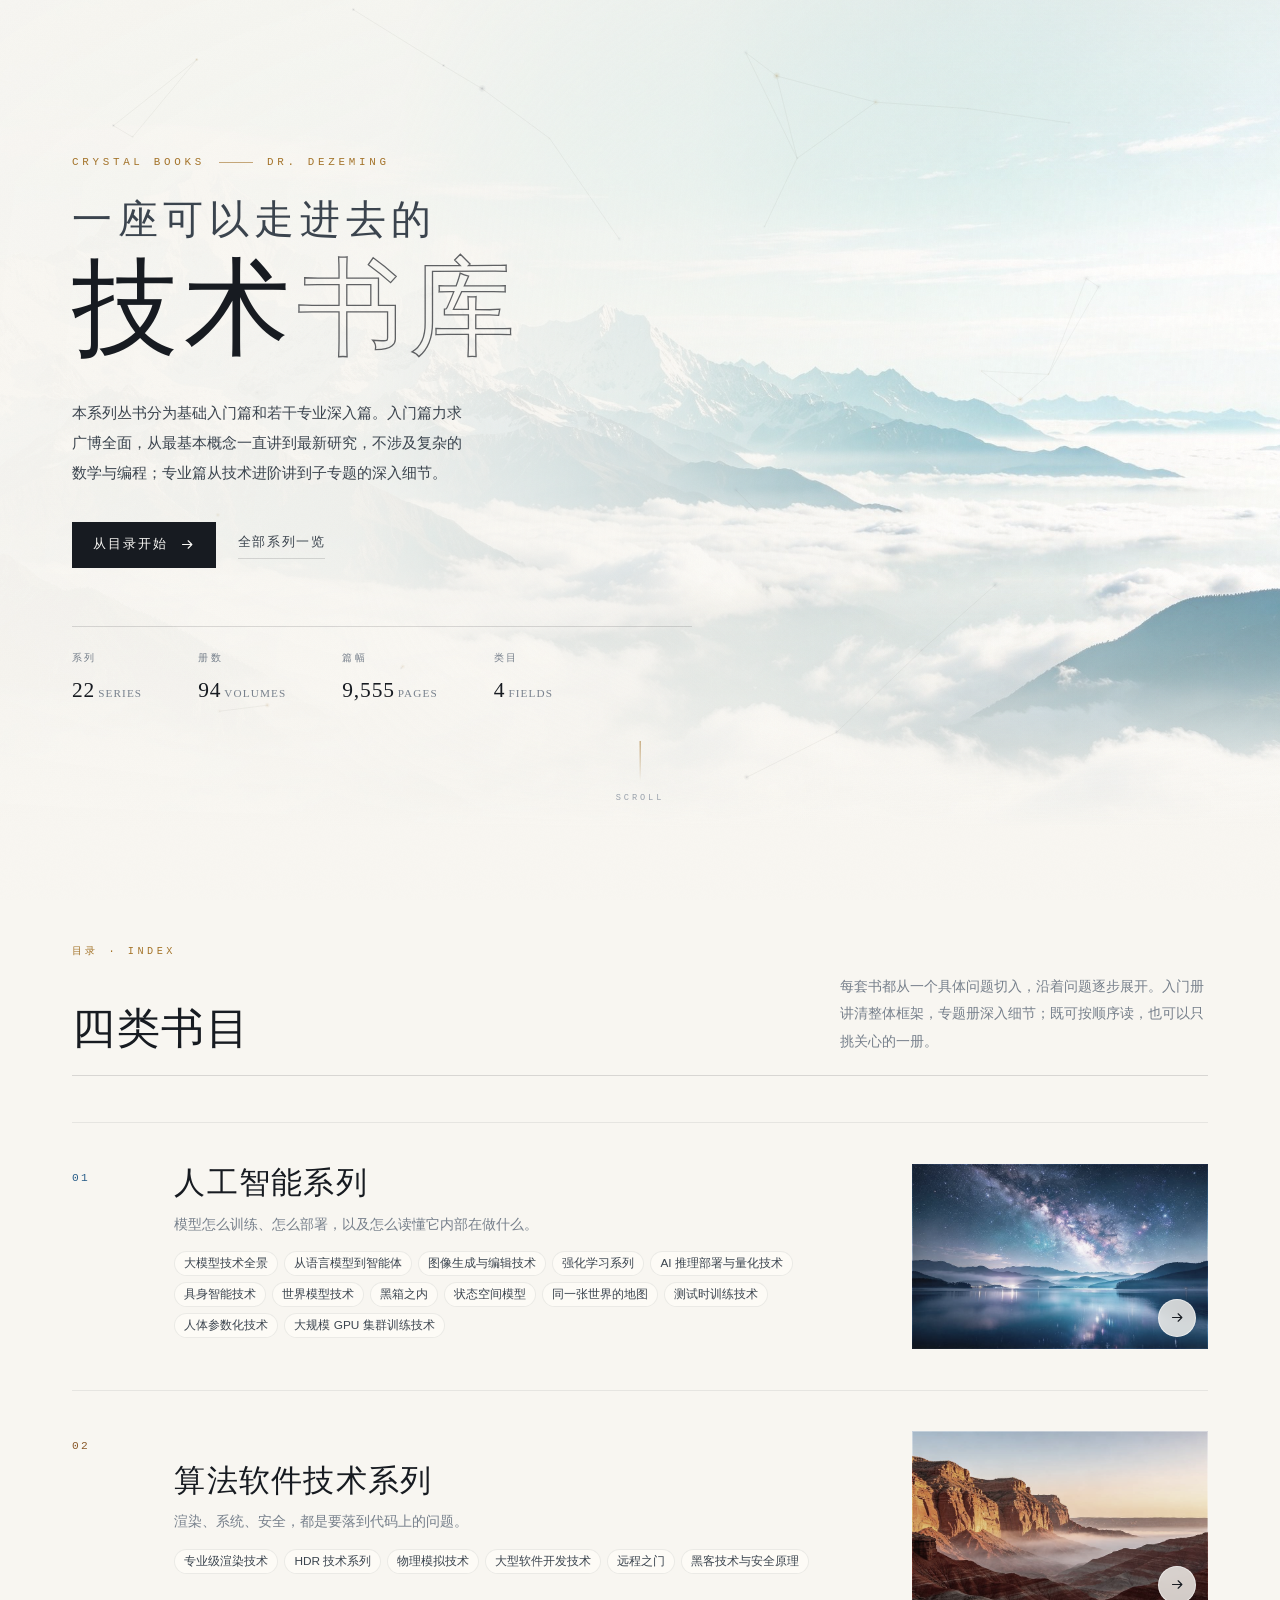
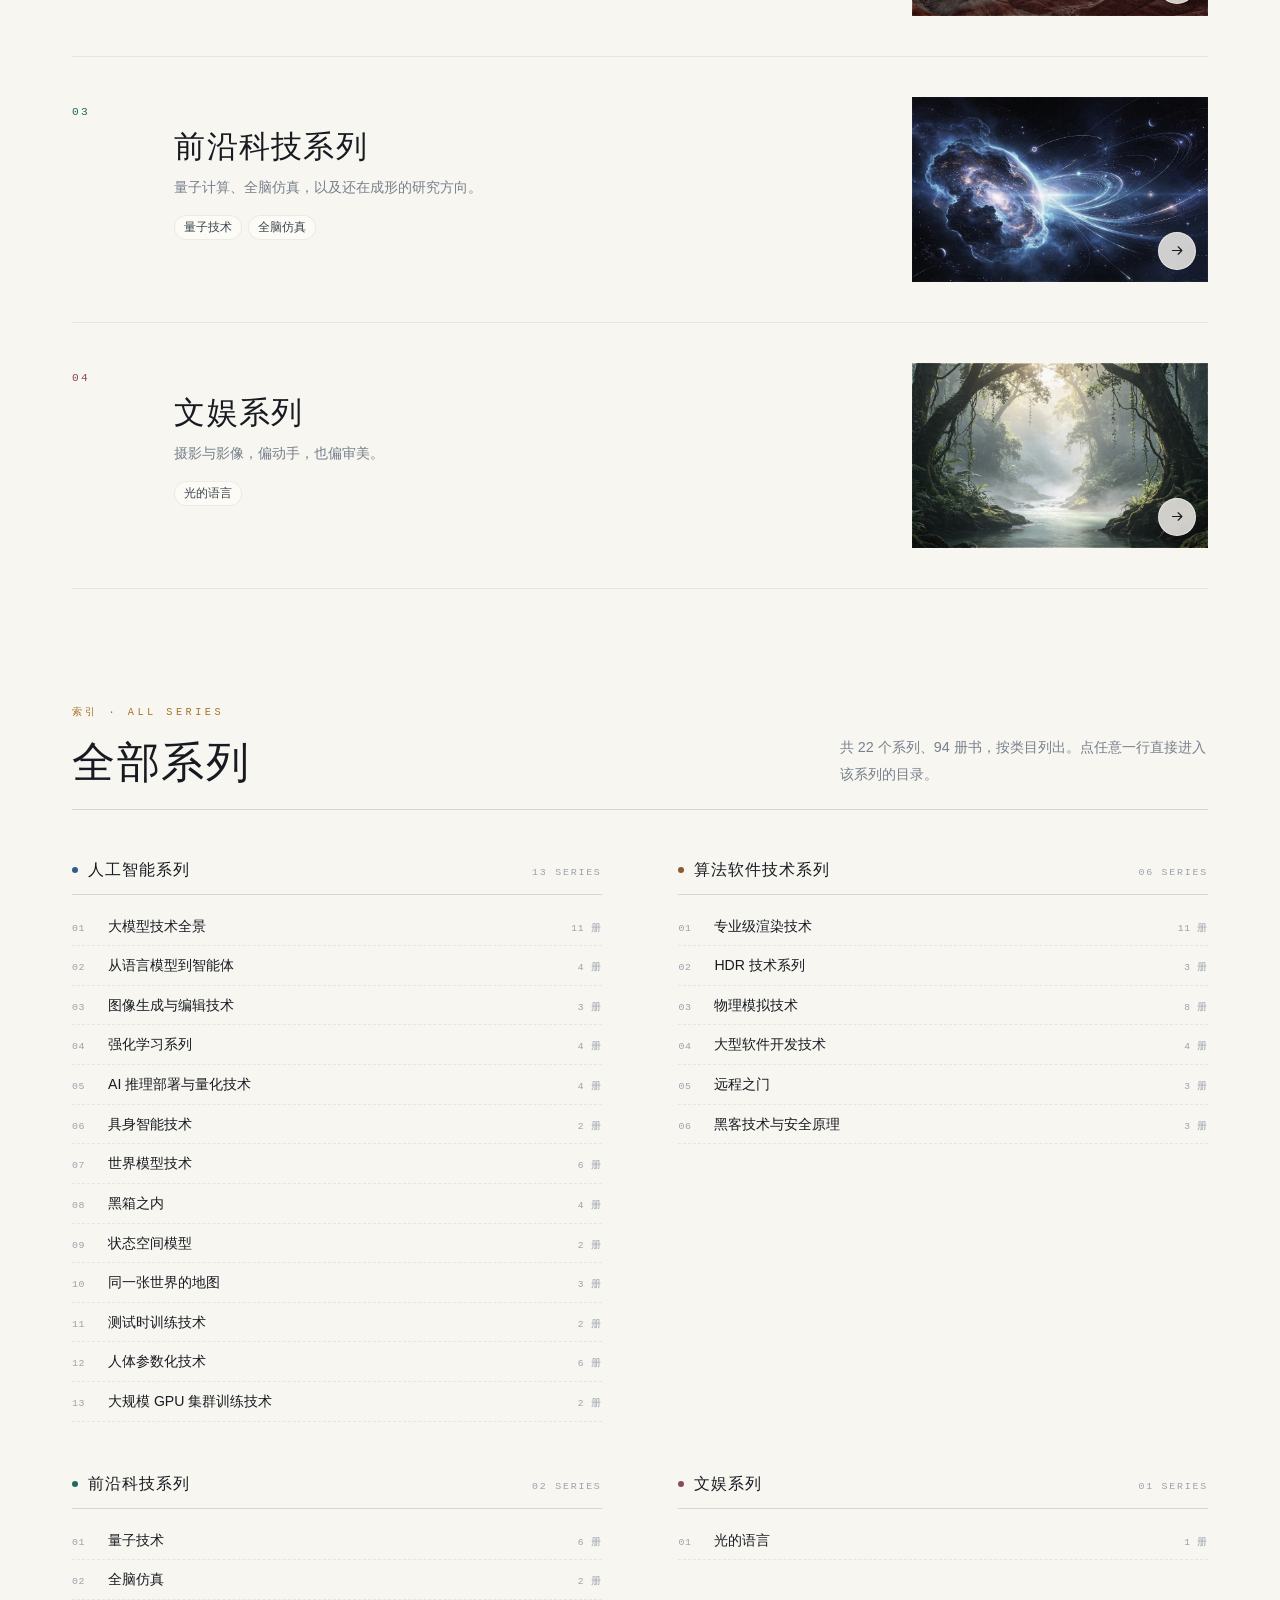
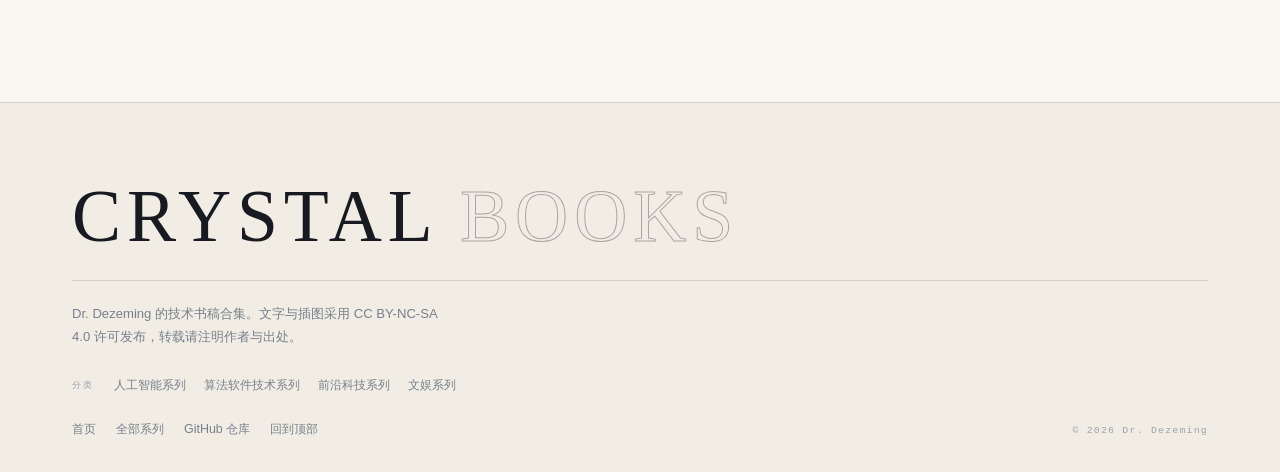
==== commit a8d9092d: "书目页改为目录加书卡：粘性系列索引、三列书脊卡与全部系列索引" ====
--- a/index.html
+++ b/index.html
@@ -10,8 +10,8 @@
 <meta property="og:type" content="website">
 <meta property="og:image" content="https://ai-crystal.github.io/Crystal-Books/assets/hero.jpg">
 <meta name="author" content="Dr. Dezeming">
-<meta name="theme-color" content="#f7f6f2">
-<link rel="icon" href="data:image/svg+xml,%3Csvg xmlns='http://www.w3.org/2000/svg' viewBox='0 0 32 32'%3E%3Crect width='32' height='32' fill='%23f7f6f2'/%3E%3Cpath d='M16 5 25 16 16 27 7 16Z' fill='none' stroke='%23a4742a' stroke-width='1.4'/%3E%3C/svg%3E">
+<meta name="theme-color" content="#f8f6f1">
+<link rel="icon" href="data:image/svg+xml,%3Csvg xmlns='http://www.w3.org/2000/svg' viewBox='0 0 32 32'%3E%3Crect width='32' height='32' fill='%23f8f6f1'/%3E%3Cpath d='M16 5 25 16 16 27 7 16Z' fill='none' stroke='%23a4742a' stroke-width='1.4'/%3E%3C/svg%3E">
 <link rel="stylesheet" href="assets/site.css">
 </head>
 <body data-page="home" data-cat="">
@@ -19,7 +19,7 @@
 <header class="nav" id="nav">
   <a class="brand" href="index.html" aria-label="Crystal Books 首页">
     <span class="mark"><span>C</span></span>
-    <span>CRYSTAL BOOKS<small>技术书库</small></span>
+    <span class="brand-name">CRYSTAL BOOKS<small>技术书库</small></span>
   </a>
   <nav class="chips" id="chips" aria-label="分类导航"></nav>
 
@@ -27,54 +27,57 @@
 
 <main>
   <section class="hero">
-    <div class="hero-bg"></div>
+    <div class="hero-media"><img src="assets/hero.jpg" alt="" fetchpriority="high"></div>
     <div class="hero-veil"></div>
-    <div class="hero-inner">
-      <p class="eyebrow">Crystal Books<span class="by"> · Dr. Dezeming</span></p>
-      <h1>CRYSTAL<br><em>BOOKS</em></h1>
-      <p class="hero-sub hero-lead">一座可以走进去的技术书库。</p>
-      <div class="hero-note">
-        <p>本系列丛书分为基础入门篇和若干专业深入篇。</p>
-        <p>入门篇力求广博全面，涵盖从最基本概念到最新研究的内容，但不涉及复杂的数学与编程概念。其定位是为零基础爱好者提供合适的兴趣导读，亦可作为日常谈资。</p>
-        <p>专业篇包括循序渐进的技术进阶和若干子专题的深入讲解，旨在引导读者逐步深入领域核心概念。</p>
+    <div class="hero-inner wrap">
+      <p class="eyebrow"><span>CRYSTAL BOOKS</span><i></i><span>DR. DEZEMING</span></p>
+      <h1><span class="line">一座可以走进去的</span><span class="line big">技术<em>书库</em></span></h1>
+      <p class="hero-lead">本系列丛书分为基础入门篇和若干专业深入篇。入门篇力求广博全面，从最基本概念一直讲到最新研究，不涉及复杂的数学与编程；专业篇从技术进阶讲到子专题的深入细节。</p>
+      <div class="hero-actions">
+        <a class="cta" href="#collection">从目录开始
+          <svg viewBox="0 0 24 24" fill="none" stroke="currentColor" stroke-width="1.7" stroke-linecap="round" stroke-linejoin="round"><path d="M4 12h15M13 6l6 6-6 6"/></svg>
+        </a>
+        <a class="ghost" href="#all-series">全部系列一览</a>
       </div>
-      <a class="cta" href="#collection">浏览全部分类
-        <svg viewBox="0 0 24 24" fill="none" stroke="currentColor" stroke-width="1.7" stroke-linecap="round" stroke-linejoin="round"><path d="M4 12h15M13 6l6 6-6 6"/></svg>
-      </a>
+      <dl class="hero-stats" id="hero-stats"></dl>
     </div>
-    <div class="scroll-cue"><i></i><span>Scroll</span></div>
+    <div class="scroll-cue"><i></i><span>SCROLL</span></div>
   </section>
 
-  <section class="intro wrap" id="collection">
-    <div class="intro-grid">
-      <div>
-        <h2>从问题出发，<br><span>把来龙去脉讲清楚</span></h2>
-        <div class="rule"></div>
+  <section class="sec wrap" id="collection">
+    <header class="sec-head">
+      <p class="sec-kicker">目录 · INDEX</p>
+      <div class="sec-head-row">
+        <h2>四类书目</h2>
+        <p class="sec-note">每套书都从一个具体问题切入，沿着问题逐步展开。入门册讲清整体框架，专题册深入细节；既可按顺序读，也可以只挑关心的一册。</p>
       </div>
-      <div>
-        <p class="intro-text">本系列每套书均从具体问题切入，沿着问题逐步展开。入门册先讲清整体框架，专题册再深入细节。读者既可按顺序阅读，也可只挑选自己关心的一册。每册均提供对应 PDF 版，便于离线阅读或打印。</p>
+    </header>
+    <div class="cat-rows" id="cat-rows"></div>
+  </section>
+
+  <section class="sec wrap" id="all-series">
+    <header class="sec-head">
+      <p class="sec-kicker">索引 · ALL SERIES</p>
+      <div class="sec-head-row">
+        <h2>全部系列</h2>
+        <p class="sec-note" id="all-note"></p>
       </div>
-    </div>
-    <div class="cat-index" id="cat-index"></div>
+    </header>
+    <div class="all-list" id="all-series-list"></div>
   </section>
 </main>
 
 <footer class="footer">
-  <div class="wrap">
+  <div class="wrap footer-inner">
     <p class="footer-word">CRYSTAL <span>BOOKS</span></p>
-    <p class="footer-sub">Dr. Dezeming 的技术书稿合集。文字与插图采用 CC BY-NC-SA 4.0 许可发布，转载请注明作者与出处。</p>
-    <div class="footer-grid">
-      <span>© 2026 Dr. Dezeming</span>
+    <div class="footer-meta">
+      <p class="footer-sub">Dr. Dezeming 的技术书稿合集。文字与插图采用 CC BY-NC-SA 4.0 许可发布，转载请注明作者与出处。</p>
       <div class="footer-links">
         <a href="index.html">首页</a>
+        <a href="index.html#all-series">全部系列</a>
         <a href="https://github.com/ai-crystal/Crystal-Books" target="_blank" rel="noopener">GitHub 仓库</a>
         <a href="#top">回到顶部</a>
-        <span class="veil-switch" role="group" aria-label="背景浓度">
-          <em>背景</em>
-          <button type="button" data-veil="light">淡</button>
-          <button type="button" data-veil="mid" class="on">中</button>
-          <button type="button" data-veil="strong">浓</button>
-        </span>
+        <span class="footer-copy">© 2026 Dr. Dezeming</span>
       </div>
     </div>
   </div>
@@ -86,8 +89,8 @@
 
 <script>
 window.PAGE = { mode: "home", cat: "" };
-window.CATEGORIES = [{"id":"ai","name":"人工智能系列","desc":"模型怎么训练、怎么部署，以及怎么读懂它内部在做什么。","color":"#2b5f8a","bg":"assets/bg/23.jpg","wash":0.37},{"id":"software","name":"算法软件技术系列","desc":"渲染、系统、安全，都是要落到代码上的问题。","color":"#8a5a2b","bg":"assets/bg/24.jpg","wash":0.58},{"id":"frontier","name":"前沿科技系列","desc":"量子计算、全脑仿真，以及还在成形的研究方向。","color":"#1f6b63","bg":"assets/bg/25.jpg","wash":0.33},{"id":"culture","name":"文娱系列","desc":"摄影与影像，偏动手，也偏审美。","color":"#8a4a5a","bg":"assets/bg/26.jpg","wash":0.44}];
-window.BOOK_DATA = [{"name":"大模型技术全景","chip":"大模型","subtitle":"从 Transformer 到 Agent 系统的架构、训练与推理","intro":["语言模型在几年里从「会续写」变成了「会推理、会用工具、会干活」。这条路上真正起作用的设计，大多可以从数据和训练目标一路追到推理引擎。","书里从分词、预训练数据和缩放定律讲起，经过注意力改造、专家网络与长上下文，再到对齐、推理部署、多模态、训练系统和可解释性，覆盖一个大模型从训练到上线会经过的主要环节。"],"theme":"#1f3a6e","site":"https://ai-crystal.github.io/LLM/","repo":"https://github.com/ai-crystal/LLM","available":true,"pages":1420,"books":[{"title":"入门篇","one":"大模型是什么，不用公式","pages":172,"chapters":22,"url":"https://ai-crystal.github.io/LLM/#/books/v1-intro/README","available":true},{"title":"基础篇","one":"从预测下一个词到 Transformer","pages":157,"chapters":11,"url":"https://ai-crystal.github.io/LLM/#/books/v2-basics/README","available":true},{"title":"预训练篇","one":"数据、词表与规模","pages":147,"chapters":12,"url":"https://ai-crystal.github.io/LLM/#/books/v3-pretrain/README","available":true},{"title":"架构改造篇","one":"注意力、归一化与专家网络","pages":113,"chapters":10,"url":"https://ai-crystal.github.io/LLM/#/books/v4-architecture/README","available":true},{"title":"对齐篇","one":"从 SFT 到 Agent 后训练","pages":139,"chapters":12,"url":"https://ai-crystal.github.io/LLM/#/books/v5-alignment/README","available":true},{"title":"安全与攻破篇","one":"红队、越狱、投毒与防御","pages":119,"chapters":11,"url":"https://ai-crystal.github.io/LLM/#/books/v6-safety/README","available":true},{"title":"推理与部署篇","one":"引擎、压缩与投机解码","pages":125,"chapters":10,"url":"https://ai-crystal.github.io/LLM/#/books/v7-inference/README","available":true},{"title":"应用与 Agent 系统篇","one":"检索、工具与智能体","pages":124,"chapters":10,"url":"https://ai-crystal.github.io/LLM/#/books/v8-apps/README","available":true},{"title":"多模态与生成篇","one":"视觉、语音与扩散","pages":108,"chapters":9,"url":"https://ai-crystal.github.io/LLM/#/books/v9-multimodal/README","available":true},{"title":"训练系统篇","one":"并行、显存与通信","pages":110,"chapters":8,"url":"https://ai-crystal.github.io/LLM/#/books/v10-systems/README","available":true},{"title":"可解释性与评测篇","one":"看得懂与测得准","pages":106,"chapters":8,"url":"https://ai-crystal.github.io/LLM/#/books/v11-interpret/README","available":true}],"cat":"ai","cat_name":"人工智能系列","bg":"assets/bg/01.jpg","wash":0.49},{"name":"从语言模型到智能体","chip":"智能体","subtitle":"从模型能力、知识检索、工程运行到企业交付","intro":["Agent 做的事，是把模型的下一个词预测接上工具、记忆和环境，让它可以连续完成一件任务。","书里从 ReAct 和工具调用讲起，讲到记忆、上下文工程、代码与 GUI 操作，再到多 Agent 协作、训练、评测、安全和企业项目里的交付。"],"theme":"#a83232","site":"https://ai-crystal.github.io/AI-Agent-Learning/","repo":"https://github.com/ai-crystal/AI-Agent-Learning","available":true,"pages":333,"books":[{"title":"从语言模型到智能体","one":"从预测下一个词到 Agent 工程","pages":187,"chapters":17,"url":"https://ai-crystal.github.io/AI-Agent-Learning/#/books/ai-agent-foundations/README","available":true},{"title":"RAG 与上下文工程","one":"检索、重排序与上下文管理","pages":58,"chapters":10,"url":"https://ai-crystal.github.io/AI-Agent-Learning/#/books/rag-context-rerank/README","available":true},{"title":"Agent 工程化","one":"工具、权限、状态与可靠性","pages":49,"chapters":10,"url":"https://ai-crystal.github.io/AI-Agent-Learning/#/books/agent-engineering/README","available":true},{"title":"Agent 企业实战","one":"企业案例与项目方法","pages":39,"chapters":9,"url":"https://ai-crystal.github.io/AI-Agent-Learning/#/books/agent-enterprise-cases/README","available":true}],"cat":"ai","cat_name":"人工智能系列","bg":"assets/bg/02.jpg","wash":0.35},{"name":"图像生成与编辑技术","chip":"图像生成","subtitle":"从图像与视频生成，到流模型与一步生成，再到编辑","intro":["图像生成要回答的是：怎样从噪声里一步步走出一张图；视频还要多考虑时间；编辑则要在保留原图的同时改对地方。","书里从变分自编码器、对抗网络和扩散模型讲起，再讲流模型、一致性模型与一步生成，最后讲图像和视频编辑里的注意力操作、结构条件与精确反演。"],"theme":"#2f5d8a","site":"https://ai-crystal.github.io/Image-Video-Generation-Editing/","repo":"https://github.com/ai-crystal/Image-Video-Generation-Editing","available":true,"pages":220,"books":[{"title":"入门篇","one":"图像、视频与编辑概览","pages":115,"chapters":25,"url":"https://ai-crystal.github.io/Image-Video-Generation-Editing/#/books/beginner/README","available":true},{"title":"进阶篇","one":"流模型与一步生成","pages":53,"chapters":12,"url":"https://ai-crystal.github.io/Image-Video-Generation-Editing/#/books/advanced/README","available":true},{"title":"深入篇","one":"图像与视频编辑的原理","pages":52,"chapters":12,"url":"https://ai-crystal.github.io/Image-Video-Generation-Editing/#/books/editing/README","available":true}],"cat":"ai","cat_name":"人工智能系列","bg":"assets/bg/03.jpg","wash":0.55},{"name":"强化学习系列","chip":"强化学习","subtitle":"从试错到推理模型","intro":["强化学习处理的是没有标准答案的选择：先做，看结果，再调整。","书里从老虎机、价值函数和策略梯度讲起，经过 DQN、AlphaGo 和 PPO，再讲到 RLHF、DPO、GRPO 与大模型推理，既有推导，也有在游戏里训练一个程序的完整过程。"],"theme":"#1e5c4f","site":"https://ai-crystal.github.io/Reinforcement-Learning/","repo":"https://github.com/ai-crystal/Reinforcement-Learning","available":true,"pages":580,"books":[{"title":"概念篇","one":"从老虎机到推理模型","pages":254,"chapters":21,"url":"https://ai-crystal.github.io/Reinforcement-Learning/#/books/concepts/README","available":true},{"title":"动手篇","one":"在游戏里训练一个会决策的程序","pages":105,"chapters":19,"url":"https://ai-crystal.github.io/Reinforcement-Learning/#/books/hands-on/README","available":true},{"title":"算法篇","one":"从贝尔曼方程到 PPO 与离线强化学习","pages":108,"chapters":20,"url":"https://ai-crystal.github.io/Reinforcement-Learning/#/books/algorithms/README","available":true},{"title":"大模型篇","one":"从人类反馈到推理模型","pages":113,"chapters":19,"url":"https://ai-crystal.github.io/Reinforcement-Learning/#/books/llm-rl/README","available":true}],"cat":"ai","cat_name":"人工智能系列","bg":"assets/bg/04.jpg","wash":0.45},{"name":"AI 推理部署与量化技术","chip":"推理部署","subtitle":"从模型文件到线上服务","intro":["训练好的模型要在别人的机器上稳定跑起来，中间隔着延迟、吞吐、显存和成本。","书里从模型文件和计算图讲起，分别讲 GPU 与算子、数值精度与量化、剪枝与蒸馏，以及批处理、KV cache、编译和服务调度。"],"theme":"#3f6f9f","site":"https://ai-crystal.github.io/AI-Quantification-Deployment/","repo":"https://github.com/ai-crystal/AI-Quantification-Deployment","available":true,"pages":355,"books":[{"title":"入门","one":"从模型文件到线上服务","pages":116,"chapters":28,"url":"https://ai-crystal.github.io/AI-Quantification-Deployment/#/books/intro/README","available":true},{"title":"算力","one":"GPU、CUDA 与算子性能","pages":83,"chapters":14,"url":"https://ai-crystal.github.io/AI-Quantification-Deployment/#/books/compute/README","available":true},{"title":"精度","one":"量化、剪枝与低秩分解","pages":82,"chapters":15,"url":"https://ai-crystal.github.io/AI-Quantification-Deployment/#/books/precision/README","available":true},{"title":"引擎","one":"计算图、编译与推理服务","pages":74,"chapters":14,"url":"https://ai-crystal.github.io/AI-Quantification-Deployment/#/books/engine/README","available":true}],"cat":"ai","cat_name":"人工智能系列","bg":"assets/bg/05.jpg","wash":0.49},{"name":"具身智能技术","chip":"具身智能","subtitle":"机器人怎样从看到做到","intro":["机器人要在毫米和毫秒里完成任务：看见杯子，算出手该怎么伸，避开桌面，抓住，再端起来。","书里用一张 0.8 米高的桌子、一只马克杯和一台六轴桌面臂作例子，从关节、标定、感知和抓取讲起，再到 VLA、强化学习和真实机器人上的失败案例。"],"theme":"#155e75","site":"https://ai-crystal.github.io/Embodied-AI/","repo":"https://github.com/ai-crystal/Embodied-AI","available":true,"pages":361,"books":[{"title":"入门篇","one":"从关节、感知到抓取","pages":156,"chapters":18,"url":"https://ai-crystal.github.io/Embodied-AI/#/books/intro/README","available":true},{"title":"系统篇","one":"从大模型到机器人：感知、学习与行动","pages":205,"chapters":21,"url":"https://ai-crystal.github.io/Embodied-AI/#/books/system/README","available":true}],"cat":"ai","cat_name":"人工智能系列","bg":"assets/bg/06.jpg","wash":0.46},{"name":"世界模型技术","chip":"世界模型","subtitle":"让机器学习世界，然后想象它的下一步","intro":["世界模型要回答的是：机器能不能在动手之前，先把接下来会发生什么在脑子里过一遍。","书里从状态、概率预测和变分推断讲起，经过 Dreamer、MuZero 这类在潜空间里做规划的方法，再到视频生成、JEPA 表征和三维空间智能。每个模型不只讲它怎么工作，也讲它在什么情况下会坏。"],"theme":"#1d4e6f","site":"https://ai-crystal.github.io/World-Model/","repo":"https://github.com/ai-crystal/World-Model","available":true,"pages":478,"books":[{"title":"入门册","one":"机器如何想象未来","pages":73,"chapters":10,"url":"https://ai-crystal.github.io/World-Model/#/books/intro/README","available":true},{"title":"基础册","one":"概率、表示与生成","pages":88,"chapters":10,"url":"https://ai-crystal.github.io/World-Model/#/books/foundations/README","available":true},{"title":"潜在册","one":"在想象中训练与规划","pages":83,"chapters":10,"url":"https://ai-crystal.github.io/World-Model/#/books/latent/README","available":true},{"title":"视频册","one":"生成一个可交互的世界","pages":80,"chapters":10,"url":"https://ai-crystal.github.io/World-Model/#/books/video/README","available":true},{"title":"表征册","one":"JEPA 与自监督世界模型","pages":72,"chapters":9,"url":"https://ai-crystal.github.io/World-Model/#/books/jepa/README","available":true},{"title":"空间册","one":"三维、具身与机器人","pages":82,"chapters":10,"url":"https://ai-crystal.github.io/World-Model/#/books/spatial/README","available":true}],"cat":"ai","cat_name":"人工智能系列","bg":"assets/bg/07.jpg","wash":0.32},{"name":"黑箱之内","chip":"黑箱之内","subtitle":"神经网络可解释性的历史、方法与边界","intro":["一个训练好的神经网络，内部到底在做什么，这是可解释性要回答的问题。","书里从感知机、特征可视化和电路追踪讲起，讲到叠加态、稀疏自编码器和表征几何，最后讨论解释怎么被检验，以及它在审计与安全里的边界。公式只保留理解思路必需的部分。"],"theme":"#2b5f8a","site":"https://ai-crystal.github.io/Interpretable-NN/","repo":"https://github.com/ai-crystal/Interpretable-NN","available":true,"pages":0,"books":[{"title":"打开黑箱","one":"从感知机到单义神经元","pages":0,"chapters":0,"url":"https://ai-crystal.github.io/Interpretable-NN/#/books/01-seeing-the-black-box/README","available":true},{"title":"特征、电路与叠加","one":"网络里的特征、特征之间的运算，以及它们为什么纠缠","pages":0,"chapters":0,"url":"https://ai-crystal.github.io/Interpretable-NN/#/books/02-features-circuits/README","available":true},{"title":"表征的几何","one":"从隐藏层的空间结构里读出模型对世界的理解","pages":0,"chapters":0,"url":"https://ai-crystal.github.io/Interpretable-NN/#/books/03-geometry-of-representation/README","available":true},{"title":"解释的边界","one":"解释怎么被检验，又怎么用在审计与安全上","pages":0,"chapters":0,"url":"https://ai-crystal.github.io/Interpretable-NN/#/books/04-limits-of-explanation/README","available":true}],"cat":"ai","cat_name":"人工智能系列","bg":"assets/bg/08.jpg","wash":0.42},{"name":"状态空间模型","chip":"状态空间","subtitle":"从故事与直觉，到理论、算法与实现","intro":["序列建模的核心问题只有一个：怎样用有限的存储记住任意长的历史。","书里按时间顺序讲 HiPPO、LSSL、S4、S5、Mamba、Mamba-2 和 Mamba-3：上一代卡在哪，这一代换了什么问法，代价落在哪。"],"theme":"#2f5d8a","site":"https://ai-crystal.github.io/Mamba/","repo":"https://github.com/ai-crystal/Mamba","available":true,"pages":404,"books":[{"title":"入门版","one":"故事与直觉","pages":41,"chapters":14,"url":"https://ai-crystal.github.io/Mamba/#/books/intro/README","available":true},{"title":"专业版","one":"理论、算法与实现","pages":363,"chapters":35,"url":"https://ai-crystal.github.io/Mamba/#/books/pro/README","available":true}],"cat":"ai","cat_name":"人工智能系列","bg":"assets/bg/09.jpg","wash":0.29},{"name":"同一张世界的地图","chip":"JEPA","subtitle":"从语言模型到 JEPA","intro":["语言模型把整个互联网读了一遍，仍然说不清一个杯子放在桌沿时会不会掉下去。它缺的不是参数，而是关于世界的那份表征。","书里从输入法联想和语言模型的边界讲起，经过联合嵌入预测、塌缩与 SIGReg、I-JEPA 与 V-JEPA 的训练配方，最后落到柏拉图表征定理、证明骨架和它的适用边界。"],"theme":"#14507a","site":"https://ai-crystal.github.io/JEPA-World-Knowledge-Model/","repo":"https://github.com/ai-crystal/JEPA-World-Knowledge-Model","available":true,"pages":235,"books":[{"title":"入门篇","one":"从语言模型到 JEPA 的第一课","pages":74,"chapters":9,"url":"https://ai-crystal.github.io/JEPA-World-Knowledge-Model/#/books/basics/README","available":true},{"title":"进阶篇","one":"联合嵌入预测的训练与工程","pages":83,"chapters":9,"url":"https://ai-crystal.github.io/JEPA-World-Knowledge-Model/#/books/practice/README","available":true},{"title":"专业篇","one":"柏拉图表征定理与它的边界","pages":78,"chapters":8,"url":"https://ai-crystal.github.io/JEPA-World-Knowledge-Model/#/books/theory/README","available":true}],"cat":"ai","cat_name":"人工智能系列","bg":"assets/bg/10.jpg","wash":0.33},{"name":"测试时训练技术","chip":"测试时训练技术","subtitle":"模型部署之后，还能不能继续学","intro":["模型训练完成、部署上线之后，遇到没见过的输入、又没有标签可用，能不能靠输入本身继续调整自己。","书里沿着视觉里的测试时自适应、序列建模里的 TTT 层、大模型推理阶段的自我改进三条线展开，讲清目标函数、梯度近似、崩溃成因和评测协议。"],"theme":"#2e6bb0","site":"https://ai-crystal.github.io/Test-Time-Training/","repo":"https://github.com/ai-crystal/Test-Time-Training","available":true,"pages":86,"books":[{"title":"入门篇","one":"从分布漂移讲到测试时学习，把几条路线分清楚","pages":43,"chapters":11,"url":"https://ai-crystal.github.io/Test-Time-Training/#/books/beginner/README","available":true},{"title":"精通篇","one":"目标函数、稳定性与工程实现","pages":43,"chapters":12,"url":"https://ai-crystal.github.io/Test-Time-Training/#/books/mastery/README","available":true}],"cat":"ai","cat_name":"人工智能系列","bg":"assets/bg/11.jpg","wash":0.34},{"name":"人体参数化技术","chip":"人体参数化","subtitle":"用几十个参数，描述一个高维的人","intro":["用一个低维参数描述一个高维的人，是人脸、人体和动物建模共同的基础。","书里从 PCA、SVD、李群与蒙皮讲起，讲到 SMPL 与它的家族、从图像重建人体、人脸与人手模型，最后是动物模型以及扩散模型带来的新做法。"],"theme":"#b45309","site":"https://ai-crystal.github.io/Human-body-Param/","repo":"https://github.com/ai-crystal/Human-body-Param","available":true,"pages":377,"books":[{"title":"入门册","one":"用几十个参数描述一个人","pages":63,"chapters":8,"url":"https://ai-crystal.github.io/Human-body-Param/#/books/intro/README","available":true},{"title":"数学册","one":"数学与几何","pages":99,"chapters":7,"url":"https://ai-crystal.github.io/Human-body-Param/#/books/math/README","available":true},{"title":"人体册","one":"人体与参数化模型","pages":52,"chapters":4,"url":"https://ai-crystal.github.io/Human-body-Param/#/books/body/README","available":true},{"title":"重建册","one":"从图像到人体","pages":45,"chapters":5,"url":"https://ai-crystal.github.io/Human-body-Param/#/books/recon/README","available":true},{"title":"脸手册","one":"人脸与人手","pages":69,"chapters":7,"url":"https://ai-crystal.github.io/Human-body-Param/#/books/face-hand/README","available":true},{"title":"前沿册","one":"动物模型与前沿","pages":49,"chapters":5,"url":"https://ai-crystal.github.io/Human-body-Param/#/books/frontier/README","available":true}],"cat":"ai","cat_name":"人工智能系列","bg":"assets/bg/12.jpg","wash":0.26},{"name":"大规模 GPU 集群训练技术","chip":"GPU 集群","subtitle":"从一张卡到一万张卡","intro":["一张 H100 有 80 GB 显存，一个 4050 亿参数的模型光权重就要 810 GB，于是训练被拆到几千张卡上。","书里把显存怎么分、模型怎么切、梯度怎么汇总、网络怎么摆，以及坏了怎么恢复、慢了怎么定位，都落到具体的字节数、微秒数和故障模式上。"],"theme":"#2f5d8a","site":"https://ai-crystal.github.io/GPU-Cluster-Training/","repo":"https://github.com/ai-crystal/GPU-Cluster-Training","available":true,"pages":334,"books":[{"title":"入门篇","one":"从一张卡到一万张卡","pages":98,"chapters":15,"url":"https://ai-crystal.github.io/GPU-Cluster-Training/#/books/intro/README","available":true},{"title":"专业篇","one":"算力、通信与稳定性","pages":236,"chapters":28,"url":"https://ai-crystal.github.io/GPU-Cluster-Training/#/books/pro/README","available":true}],"cat":"ai","cat_name":"人工智能系列","bg":"assets/bg/13.jpg","wash":0.24},{"name":"专业级渲染技术","chip":"渲染","subtitle":"材质、光学与几何的渲染实现","intro":["一个材质为什么长成那个公式，公式里的每一项在物理上对应什么，换到另一种材料上哪些假设会碎掉。","书里从 Fresnel、微表面、能量补偿和分层采样这些共同基础讲起，再分别讲布料、毛发、次表面散射、光谱、各向异性金属、体素、波动光学、蓄水池重采样，以及符号距离场和电磁场。"],"theme":"#b5651d","site":"https://ai-crystal.github.io/Rendering-Technique/","repo":"https://github.com/ai-crystal/Rendering-Technique","available":true,"pages":1065,"books":[{"title":"材质渲染的骨架","one":"微表面、Fresnel、能量补偿、分层与采样","pages":77,"chapters":14,"url":"https://ai-crystal.github.io/Rendering-Technique/#/books/beginner/README","available":true},{"title":"布料渲染","one":"纤维散射、纱线模型、sheen 与薄织物透射","pages":79,"chapters":12,"url":"https://ai-crystal.github.io/Rendering-Technique/#/books/cloth/README","available":true},{"title":"毛发渲染","one":"Marschner 模型、双散射、远距离 LOD 与采样","pages":64,"chapters":10,"url":"https://ai-crystal.github.io/Rendering-Technique/#/books/hair/README","available":true},{"title":"次表面散射与 BSSRDF","one":"辐射传输、扩散近似、偶极子、随机游走","pages":112,"chapters":22,"url":"https://ai-crystal.github.io/Rendering-Technique/#/books/sss/README","available":true},{"title":"光谱渲染","one":"光子与相干、上采样、神经基底、色散与荧光","pages":126,"chapters":20,"url":"https://ai-crystal.github.io/Rendering-Technique/#/books/spectral/README","available":true},{"title":"各向异性金属","one":"复折射率、各向异性 GGX、拉丝与氧化层","pages":59,"chapters":9,"url":"https://ai-crystal.github.io/Rendering-Technique/#/books/aniso-metal/README","available":true},{"title":"体素渲染","one":"稀疏体素、体素化、锥追踪与体素光照","pages":58,"chapters":9,"url":"https://ai-crystal.github.io/Rendering-Technique/#/books/voxel/README","available":true},{"title":"波动光学渲染","one":"衍射、薄膜干涉、结构色与偏振","pages":71,"chapters":10,"url":"https://ai-crystal.github.io/Rendering-Technique/#/books/wave-optics/README","available":true},{"title":"基于储蓄池的渲染","one":"MIS、带权蓄水池、RIS、ReSTIR 与 GRIS","pages":94,"chapters":15,"url":"https://ai-crystal.github.io/Rendering-Technique/#/books/reservoir/README","available":true},{"title":"符号距离场与渲染","one":"从距离函数到光线步进与全局光照","pages":95,"chapters":18,"url":"https://ai-crystal.github.io/Rendering-Technique/#/books/sdf/README","available":true},{"title":"从初高中物理到麦克斯韦方程组","one":"一步一步推出电磁场","pages":230,"chapters":28,"url":"https://ai-crystal.github.io/Rendering-Technique/#/books/physics/README","available":true}],"cat":"software","cat_name":"算法软件技术系列","bg":"assets/bg/14.jpg","wash":0.24},{"name":"HDR 技术系列","chip":"HDR","subtitle":"从像素到眼睛，再到色彩科学与工程实现","intro":["HDR 牵涉显示、内容、色彩和接口几个环节，任何一个环节没对上，画面就会不对。","书里从 SDR 的来历、亮度和色域讲起，讲到 PQ 与 HLG、HDR10 与杜比视界、面板与背光、接口与元数据，再往色彩测量、色貌模型和色域映射里走。"],"theme":"#1f5e8c","site":"https://ai-crystal.github.io/HDR-Learning/","repo":"https://github.com/ai-crystal/HDR-Learning","available":true,"pages":316,"books":[{"title":"入门篇","one":"HDR 超详解：从像素到眼睛的完整指南","pages":214,"chapters":20,"url":"https://ai-crystal.github.io/HDR-Learning/#/books/beginner/README","available":true},{"title":"色彩科学篇","one":"从颜色测量到色貌与色域映射","pages":52,"chapters":6,"url":"https://ai-crystal.github.io/HDR-Learning/#/books/color-science/README","available":true},{"title":"HDR 技术篇","one":"传递函数、元数据、映射与显示","pages":50,"chapters":6,"url":"https://ai-crystal.github.io/HDR-Learning/#/books/hdr-tech/README","available":true}],"cat":"software","cat_name":"算法软件技术系列","bg":"assets/bg/15.jpg","wash":0.3},{"name":"物理模拟技术","chip":"物理模拟","subtitle":"把连续的世界切成计算机算得动的块","intro":["旗子被风吹起、墙塌下来、组织受压回弹，背后是同一件事：把物理定律离散化，在有限的时间里算出来。","书里从向量、旋转、积分和线性求解讲起，分别处理刚体、布料、流体、颗粒与雪，再讲到 GPU 上的数据布局、稀疏网格和可微物理。每类方法都讲它为什么长成这样、在什么地方会失效。"],"theme":"#1d4e5f","site":"https://ai-crystal.github.io/Physics-Simulation/","repo":"https://github.com/ai-crystal/Physics-Simulation","available":true,"pages":838,"books":[{"title":"入门篇","one":"从抛物线到可微世界","pages":109,"chapters":12,"url":"https://ai-crystal.github.io/Physics-Simulation/#/books/intro/README","available":true},{"title":"数学基础","one":"描述运动与变形的语言","pages":117,"chapters":12,"url":"https://ai-crystal.github.io/Physics-Simulation/#/books/math/README","available":true},{"title":"刚体与碰撞","one":"让物体撞在一起","pages":102,"chapters":12,"url":"https://ai-crystal.github.io/Physics-Simulation/#/books/rigid/README","available":true},{"title":"柔体、布料与断裂","one":"会皱、会断、会回弹","pages":109,"chapters":12,"url":"https://ai-crystal.github.io/Physics-Simulation/#/books/deform/README","available":true},{"title":"流体、烟火与水面","one":"把连续介质装进格子","pages":110,"chapters":13,"url":"https://ai-crystal.github.io/Physics-Simulation/#/books/fluid/README","available":true},{"title":"颗粒、雪与物质点法","one":"沙、雪、泡沫与岩浆","pages":96,"chapters":11,"url":"https://ai-crystal.github.io/Physics-Simulation/#/books/particle/README","available":true},{"title":"高性能实现与 GPU 并行","one":"一帧十六毫秒的预算","pages":92,"chapters":11,"url":"https://ai-crystal.github.io/Physics-Simulation/#/books/gpu/README","available":true},{"title":"可微物理与神经模拟","one":"让梯度穿过时间","pages":103,"chapters":12,"url":"https://ai-crystal.github.io/Physics-Simulation/#/books/diff/README","available":true}],"cat":"software","cat_name":"算法软件技术系列","bg":"assets/bg/16.jpg","wash":0.34},{"name":"大型软件开发技术","chip":"大型软件","subtitle":"从二十行 C++ 代码到一个可交付的插件系统","intro":["一段二十行的 C++ 程序，怎样长成能加载插件、能隔离故障、能打包更新的系统。","书里从拆函数、装插件和定契约讲起，往下是命名冲突、故障隔离、进程边界、组件模板、灰度发布，最后是二十三种设计模式。"],"theme":"#1f3a5f","site":"https://ai-crystal.github.io/Large-scale-software-Introduction/","repo":"https://github.com/ai-crystal/Large-scale-software-Introduction","available":true,"pages":434,"books":[{"title":"入门篇","one":"用 C++ 从二十行代码到一个插件系统","pages":142,"chapters":12,"url":"https://ai-crystal.github.io/Large-scale-software-Introduction/#/books/vol1-basics/README","available":true},{"title":"架构篇","one":"可扩展系统的内核、契约与协作机制","pages":73,"chapters":11,"url":"https://ai-crystal.github.io/Large-scale-software-Introduction/#/books/vol2-architecture/README","available":true},{"title":"工程篇","one":"组件模板、分发生态与稳定运行","pages":67,"chapters":11,"url":"https://ai-crystal.github.io/Large-scale-software-Introduction/#/books/vol3-engineering/README","available":true},{"title":"模式篇","one":"二十三种可复用的解法","pages":152,"chapters":23,"url":"https://ai-crystal.github.io/Large-scale-software-Introduction/#/books/vol4-patterns/README","available":true}],"cat":"software","cat_name":"算法软件技术系列","bg":"assets/bg/17.jpg","wash":0.4},{"name":"远程之门","chip":"远程之门","subtitle":"远程操作的技术细节","intro":["从一条 ssh 登录到几百 TB 的对象存储，再到把程序做成别人能用的服务。","书里从地址、端口、域名和 ssh 讲起，经过堡垒机、对象存储、隧道和长任务，再拆开 SSH 的线格式、密钥交换、签名与证书链。"],"theme":"#1f5e8c","site":"https://ai-crystal.github.io/Remote-operation-technology/","repo":"https://github.com/ai-crystal/Remote-operation-technology","available":true,"pages":301,"books":[{"title":"入门册","one":"远程操作入门","pages":119,"chapters":23,"url":"https://ai-crystal.github.io/Remote-operation-technology/#/books/beginner/README","available":true},{"title":"进阶册","one":"远程操作的技术细节","pages":151,"chapters":18,"url":"https://ai-crystal.github.io/Remote-operation-technology/#/books/intermediate/README","available":true},{"title":"深入册","one":"协议、密码学与实现细节","pages":31,"chapters":6,"url":"https://ai-crystal.github.io/Remote-operation-technology/#/books/deep/README","available":true}],"cat":"software","cat_name":"算法软件技术系列","bg":"assets/bg/18.jpg","wash":0.43},{"name":"黑客技术与安全原理","chip":"黑客","subtitle":"一套讲攻防原理的中文技术书","intro":["入侵往往不是攻破哪一道密码，而是让一台只会照做指令的机器执行了一段原本不属于它的指令。","书里从 1971 年第一只会自我复制的程序讲到今天的勒索产业，从晶体管、内存和系统调用讲到栈溢出、中间人攻击与供应链投毒，再落到虚拟机靶场里的侦察、验证、利用、提权和应急响应。"],"theme":"#0f5c5c","site":"https://ai-crystal.github.io/Hacker-Techniques/","repo":"https://github.com/ai-crystal/Hacker-Techniques","available":true,"pages":538,"books":[{"title":"入门篇","one":"从病毒史到今天的攻防","pages":199,"chapters":24,"url":"https://ai-crystal.github.io/Hacker-Techniques/#/books/beginner/README","available":true},{"title":"理论篇","one":"漏洞、内存与协议的深层结构","pages":147,"chapters":16,"url":"https://ai-crystal.github.io/Hacker-Techniques/#/books/theory/README","available":true},{"title":"实战篇","one":"从靶场到真实对抗","pages":192,"chapters":18,"url":"https://ai-crystal.github.io/Hacker-Techniques/#/books/practice/README","available":true}],"cat":"software","cat_name":"算法软件技术系列","bg":"assets/bg/19.jpg","wash":0.21},{"name":"量子技术","chip":"量子","subtitle":"从黑体辐射到量子芯片","intro":["量子技术不只是量子计算。它还涉及通信、精密测量、器件和纠错。","书里从黑体辐射、双缝和单光子讲起，经过量子比特、量子门与算法，再到超导、离子、原子、光子这些硬件平台，以及纠错、通信和量子网络。"],"theme":"#103257","site":"https://ai-crystal.github.io/Quantum-Technology/","repo":"https://github.com/ai-crystal/Quantum-Technology","available":true,"pages":308,"books":[{"title":"量子技术入门","one":"从黑体辐射到量子芯片","pages":50,"chapters":18,"url":"https://ai-crystal.github.io/Quantum-Technology/#/books/intro/README","available":true},{"title":"量子力学与实验基础","one":"从双缝到单光子","pages":74,"chapters":20,"url":"https://ai-crystal.github.io/Quantum-Technology/#/books/foundations/README","available":true},{"title":"量子计算与算法","one":"从量子比特到因式分解","pages":48,"chapters":19,"url":"https://ai-crystal.github.io/Quantum-Technology/#/books/computing/README","available":true},{"title":"量子器件与硬件平台","one":"超导、离子、原子与光子","pages":55,"chapters":19,"url":"https://ai-crystal.github.io/Quantum-Technology/#/books/devices/README","available":true},{"title":"量子纠错与容错","one":"从重复码到表面码","pages":33,"chapters":15,"url":"https://ai-crystal.github.io/Quantum-Technology/#/books/qec/README","available":true},{"title":"量子通信与量子网络","one":"从 BB84 到量子互联网","pages":48,"chapters":15,"url":"https://ai-crystal.github.io/Quantum-Technology/#/books/network/README","available":true}],"cat":"frontier","cat_name":"前沿科技系列","bg":"assets/bg/20.jpg","wash":0.19},{"name":"全脑仿真","chip":"全脑仿真","subtitle":"从果蝇大脑到数字心智","intro":["2024 年，一只成年果蝇的完整大脑被逐突触地测绘出来，约 13.9 万个神经元、5000 万个连接。有人把这套接线图接到计算模型上，让它在虚拟身体里走动、理毛、靠近食物。","书里从神经元、神经信号和成像技术讲起，经过连接组学的历史与现状，再讨论怎样把一张接线图变成可求解的方程、怎样评估仿真是否可信。"],"theme":"#2f5d72","site":"https://ai-crystal.github.io/Brain-Connectivity-Simulation/","repo":"https://github.com/ai-crystal/Brain-Connectivity-Simulation","available":true,"pages":137,"books":[{"title":"从神经元到果蝇大脑","one":"从一只果蝇的脑讲起，把全脑仿真的来龙去脉说清楚","pages":75,"chapters":13,"url":"https://ai-crystal.github.io/Brain-Connectivity-Simulation/#/books/intro/README","available":true},{"title":"连接组、动力学与仿真","one":"把接线图写成方程，再把方程跑起来","pages":62,"chapters":12,"url":"https://ai-crystal.github.io/Brain-Connectivity-Simulation/#/books/theory/README","available":true}],"cat":"frontier","cat_name":"前沿科技系列","bg":"assets/bg/21.jpg","wash":0.25},{"name":"光的语言","chip":"摄影","subtitle":"摄影技术系统教程","intro":["摄影从光进入相机开始。光圈、快门、感光度决定曝光，镜头和焦距决定视角，光线、色彩和构图决定画面最后的样子。","书里依次讲对焦、测光、镜头、白平衡、构图、闪光和后期，再落到人像、风光、街头、静物这些具体题材，最后是器材选择与色彩管理。"],"theme":"#23507a","site":"https://dezeming.github.io/photography-book/","repo":"","available":false,"pages":0,"books":[{"title":"光的语言","one":"摄影技术系统教程","pages":0,"chapters":20,"url":"","available":false}],"cat":"culture","cat_name":"文娱系列","bg":"assets/bg/22.jpg","wash":0.49}];
+window.CATEGORIES = [{"id":"ai","name":"人工智能系列","desc":"模型怎么训练、怎么部署，以及怎么读懂它内部在做什么。","color":"#2b5f8a","bg":"assets/bg/04.jpg","wash":0.5},{"id":"software","name":"算法软件技术系列","desc":"渲染、系统、安全，都是要落到代码上的问题。","color":"#8a5a2b","bg":"assets/bg/27.jpg","wash":0.42},{"id":"frontier","name":"前沿科技系列","desc":"量子计算、全脑仿真，以及还在成形的研究方向。","color":"#1f6b63","bg":"assets/bg/03.jpg","wash":0.6},{"id":"culture","name":"文娱系列","desc":"摄影与影像，偏动手，也偏审美。","color":"#8a4a5a","bg":"assets/bg/18.jpg","wash":0.48}];
+window.BOOK_DATA = [{"name":"大模型技术全景","chip":"大模型","subtitle":"从 Transformer 到 Agent 系统的架构、训练与推理","intro":["语言模型在几年里从「会续写」变成了「会推理、会用工具、会干活」。这条路上真正起作用的设计，大多可以从数据和训练目标一路追到推理引擎。","书里从分词、预训练数据和缩放定律讲起，经过注意力改造、专家网络与长上下文，再到对齐、推理部署、多模态、训练系统和可解释性，覆盖一个大模型从训练到上线会经过的主要环节。"],"theme":"#1f3a6e","site":"https://ai-crystal.github.io/LLM/","repo":"https://github.com/ai-crystal/LLM","available":true,"pages":1420,"books":[{"title":"入门篇","one":"大模型是什么，不用公式","pages":172,"chapters":22,"url":"https://ai-crystal.github.io/LLM/#/books/v1-intro/README","available":true},{"title":"基础篇","one":"从预测下一个词到 Transformer","pages":157,"chapters":11,"url":"https://ai-crystal.github.io/LLM/#/books/v2-basics/README","available":true},{"title":"预训练篇","one":"数据、词表与规模","pages":147,"chapters":12,"url":"https://ai-crystal.github.io/LLM/#/books/v3-pretrain/README","available":true},{"title":"架构改造篇","one":"注意力、归一化与专家网络","pages":113,"chapters":10,"url":"https://ai-crystal.github.io/LLM/#/books/v4-architecture/README","available":true},{"title":"对齐篇","one":"从 SFT 到 Agent 后训练","pages":139,"chapters":12,"url":"https://ai-crystal.github.io/LLM/#/books/v5-alignment/README","available":true},{"title":"安全与攻破篇","one":"红队、越狱、投毒与防御","pages":119,"chapters":12,"url":"https://ai-crystal.github.io/LLM/#/books/v6-safety/README","available":true},{"title":"推理与部署篇","one":"引擎、压缩与投机解码","pages":125,"chapters":10,"url":"https://ai-crystal.github.io/LLM/#/books/v7-inference/README","available":true},{"title":"应用与 Agent 系统篇","one":"检索、工具与智能体","pages":124,"chapters":10,"url":"https://ai-crystal.github.io/LLM/#/books/v8-apps/README","available":true},{"title":"多模态与生成篇","one":"视觉、语音与扩散","pages":108,"chapters":9,"url":"https://ai-crystal.github.io/LLM/#/books/v9-multimodal/README","available":true},{"title":"训练系统篇","one":"并行、显存与通信","pages":110,"chapters":8,"url":"https://ai-crystal.github.io/LLM/#/books/v10-systems/README","available":true},{"title":"可解释性与评测篇","one":"看得懂与测得准","pages":106,"chapters":8,"url":"https://ai-crystal.github.io/LLM/#/books/v11-interpret/README","available":true}],"cat":"ai","cat_name":"人工智能系列","bg":"assets/bg/01.jpg","wash":0.49},{"name":"从语言模型到智能体","chip":"智能体","subtitle":"从模型能力、知识检索、工程运行到企业交付","intro":["Agent 做的事，是把模型的下一个词预测接上工具、记忆和环境，让它可以连续完成一件任务。","书里从 ReAct 和工具调用讲起，讲到记忆、上下文工程、代码与 GUI 操作，再到多 Agent 协作、训练、评测、安全和企业项目里的交付。"],"theme":"#a83232","site":"https://ai-crystal.github.io/AI-Agent-Learning/","repo":"https://github.com/ai-crystal/AI-Agent-Learning","available":true,"pages":333,"books":[{"title":"从语言模型到智能体","one":"从预测下一个词到 Agent 工程","pages":187,"chapters":17,"url":"https://ai-crystal.github.io/AI-Agent-Learning/#/books/ai-agent-foundations/README","available":true},{"title":"RAG 与上下文工程","one":"检索、重排序与上下文管理","pages":58,"chapters":10,"url":"https://ai-crystal.github.io/AI-Agent-Learning/#/books/rag-context-rerank/README","available":true},{"title":"Agent 工程化","one":"工具、权限、状态与可靠性","pages":49,"chapters":10,"url":"https://ai-crystal.github.io/AI-Agent-Learning/#/books/agent-engineering/README","available":true},{"title":"Agent 企业实战","one":"企业案例与项目方法","pages":39,"chapters":9,"url":"https://ai-crystal.github.io/AI-Agent-Learning/#/books/agent-enterprise-cases/README","available":true}],"cat":"ai","cat_name":"人工智能系列","bg":"assets/bg/02.jpg","wash":0.35},{"name":"图像生成与编辑技术","chip":"图像生成","subtitle":"从图像与视频生成，到流模型与一步生成，再到编辑","intro":["图像生成要回答的是：怎样从噪声里一步步走出一张图；视频还要多考虑时间；编辑则要在保留原图的同时改对地方。","书里从变分自编码器、对抗网络和扩散模型讲起，再讲流模型、一致性模型与一步生成，最后讲图像和视频编辑里的注意力操作、结构条件与精确反演。"],"theme":"#2f5d8a","site":"https://ai-crystal.github.io/Image-Video-Generation-Editing/","repo":"https://github.com/ai-crystal/Image-Video-Generation-Editing","available":true,"pages":220,"books":[{"title":"入门篇","one":"图像、视频与编辑概览","pages":115,"chapters":25,"url":"https://ai-crystal.github.io/Image-Video-Generation-Editing/#/books/beginner/README","available":true},{"title":"进阶篇","one":"流模型与一步生成","pages":53,"chapters":12,"url":"https://ai-crystal.github.io/Image-Video-Generation-Editing/#/books/advanced/README","available":true},{"title":"深入篇","one":"图像与视频编辑的原理","pages":52,"chapters":12,"url":"https://ai-crystal.github.io/Image-Video-Generation-Editing/#/books/editing/README","available":true}],"cat":"ai","cat_name":"人工智能系列","bg":"assets/bg/03.jpg","wash":0.55},{"name":"强化学习系列","chip":"强化学习","subtitle":"从试错到推理模型","intro":["强化学习处理的是没有标准答案的选择：先做，看结果，再调整。","书里从老虎机、价值函数和策略梯度讲起，经过 DQN、AlphaGo 和 PPO，再讲到 RLHF、DPO、GRPO 与大模型推理，既有推导，也有在游戏里训练一个程序的完整过程。"],"theme":"#1e5c4f","site":"https://ai-crystal.github.io/Reinforcement-Learning/","repo":"https://github.com/ai-crystal/Reinforcement-Learning","available":true,"pages":580,"books":[{"title":"概念篇","one":"从老虎机到推理模型","pages":254,"chapters":21,"url":"https://ai-crystal.github.io/Reinforcement-Learning/#/books/concepts/README","available":true},{"title":"动手篇","one":"在游戏里训练一个会决策的程序","pages":105,"chapters":19,"url":"https://ai-crystal.github.io/Reinforcement-Learning/#/books/hands-on/README","available":true},{"title":"算法篇","one":"从贝尔曼方程到 PPO 与离线强化学习","pages":108,"chapters":20,"url":"https://ai-crystal.github.io/Reinforcement-Learning/#/books/algorithms/README","available":true},{"title":"大模型篇","one":"从人类反馈到推理模型","pages":113,"chapters":19,"url":"https://ai-crystal.github.io/Reinforcement-Learning/#/books/llm-rl/README","available":true}],"cat":"ai","cat_name":"人工智能系列","bg":"assets/bg/04.jpg","wash":0.45},{"name":"AI 推理部署与量化技术","chip":"推理部署","subtitle":"从模型文件到线上服务","intro":["训练好的模型要在别人的机器上稳定跑起来，中间隔着延迟、吞吐、显存和成本。","书里从模型文件和计算图讲起，分别讲 GPU 与算子、数值精度与量化、剪枝与蒸馏，以及批处理、KV cache、编译和服务调度。"],"theme":"#3f6f9f","site":"https://ai-crystal.github.io/AI-Quantification-Deployment/","repo":"https://github.com/ai-crystal/AI-Quantification-Deployment","available":true,"pages":355,"books":[{"title":"入门","one":"从模型文件到线上服务","pages":116,"chapters":28,"url":"https://ai-crystal.github.io/AI-Quantification-Deployment/#/books/intro/README","available":true},{"title":"算力","one":"GPU、CUDA 与算子性能","pages":83,"chapters":14,"url":"https://ai-crystal.github.io/AI-Quantification-Deployment/#/books/compute/README","available":true},{"title":"精度","one":"量化、剪枝与低秩分解","pages":82,"chapters":15,"url":"https://ai-crystal.github.io/AI-Quantification-Deployment/#/books/precision/README","available":true},{"title":"引擎","one":"计算图、编译与推理服务","pages":74,"chapters":14,"url":"https://ai-crystal.github.io/AI-Quantification-Deployment/#/books/engine/README","available":true}],"cat":"ai","cat_name":"人工智能系列","bg":"assets/bg/05.jpg","wash":0.49},{"name":"具身智能技术","chip":"具身智能","subtitle":"机器人怎样从看到做到","intro":["机器人要在毫米和毫秒里完成任务：看见杯子，算出手该怎么伸，避开桌面，抓住，再端起来。","书里用一张 0.8 米高的桌子、一只马克杯和一台六轴桌面臂作例子，从关节、标定、感知和抓取讲起，再到 VLA、强化学习和真实机器人上的失败案例。"],"theme":"#155e75","site":"https://ai-crystal.github.io/Embodied-AI/","repo":"https://github.com/ai-crystal/Embodied-AI","available":true,"pages":361,"books":[{"title":"入门篇","one":"从关节、感知到抓取","pages":156,"chapters":18,"url":"https://ai-crystal.github.io/Embodied-AI/#/books/intro/README","available":true},{"title":"系统篇","one":"从大模型到机器人：感知、学习与行动","pages":205,"chapters":21,"url":"https://ai-crystal.github.io/Embodied-AI/#/books/system/README","available":true}],"cat":"ai","cat_name":"人工智能系列","bg":"assets/bg/06.jpg","wash":0.46},{"name":"世界模型技术","chip":"世界模型","subtitle":"让机器学习世界，然后想象它的下一步","intro":["世界模型要回答的是：机器能不能在动手之前，先把接下来会发生什么在脑子里过一遍。","书里从状态、概率预测和变分推断讲起，经过 Dreamer、MuZero 这类在潜空间里做规划的方法，再到视频生成、JEPA 表征和三维空间智能。每个模型不只讲它怎么工作，也讲它在什么情况下会坏。"],"theme":"#1d4e6f","site":"https://ai-crystal.github.io/World-Model/","repo":"https://github.com/ai-crystal/World-Model","available":true,"pages":478,"books":[{"title":"入门册","one":"机器如何想象未来","pages":73,"chapters":10,"url":"https://ai-crystal.github.io/World-Model/#/books/intro/README","available":true},{"title":"基础册","one":"概率、表示与生成","pages":88,"chapters":10,"url":"https://ai-crystal.github.io/World-Model/#/books/foundations/README","available":true},{"title":"潜在册","one":"在想象中训练与规划","pages":83,"chapters":10,"url":"https://ai-crystal.github.io/World-Model/#/books/latent/README","available":true},{"title":"视频册","one":"生成一个可交互的世界","pages":80,"chapters":10,"url":"https://ai-crystal.github.io/World-Model/#/books/video/README","available":true},{"title":"表征册","one":"JEPA 与自监督世界模型","pages":72,"chapters":9,"url":"https://ai-crystal.github.io/World-Model/#/books/jepa/README","available":true},{"title":"空间册","one":"三维、具身与机器人","pages":82,"chapters":10,"url":"https://ai-crystal.github.io/World-Model/#/books/spatial/README","available":true}],"cat":"ai","cat_name":"人工智能系列","bg":"assets/bg/07.jpg","wash":0.32},{"name":"黑箱之内","chip":"黑箱之内","subtitle":"神经网络可解释性的历史、方法与边界","intro":["一个训练好的神经网络，内部到底在做什么，这是可解释性要回答的问题。","书里从感知机、特征可视化和电路追踪讲起，讲到叠加态、稀疏自编码器和表征几何，最后讨论解释怎么被检验，以及它在审计与安全里的边界。公式只保留理解思路必需的部分。"],"theme":"#2b5f8a","site":"https://ai-crystal.github.io/Interpretable-NN/","repo":"https://github.com/ai-crystal/Interpretable-NN","available":true,"pages":0,"books":[{"title":"打开黑箱","one":"从感知机到单义神经元","pages":0,"chapters":0,"url":"https://ai-crystal.github.io/Interpretable-NN/#/books/01-seeing-the-black-box/README","available":true},{"title":"特征、电路与叠加","one":"网络里的特征、特征之间的运算，以及它们为什么纠缠","pages":0,"chapters":0,"url":"https://ai-crystal.github.io/Interpretable-NN/#/books/02-features-circuits/README","available":true},{"title":"表征的几何","one":"从隐藏层的空间结构里读出模型对世界的理解","pages":0,"chapters":0,"url":"https://ai-crystal.github.io/Interpretable-NN/#/books/03-geometry-of-representation/README","available":true},{"title":"解释的边界","one":"解释怎么被检验，又怎么用在审计与安全上","pages":0,"chapters":0,"url":"https://ai-crystal.github.io/Interpretable-NN/#/books/04-limits-of-explanation/README","available":true}],"cat":"ai","cat_name":"人工智能系列","bg":"assets/bg/08.jpg","wash":0.42},{"name":"状态空间模型","chip":"状态空间","subtitle":"从故事与直觉，到理论、算法与实现","intro":["序列建模的核心问题只有一个：怎样用有限的存储记住任意长的历史。","书里按时间顺序讲 HiPPO、LSSL、S4、S5、Mamba、Mamba-2 和 Mamba-3：上一代卡在哪，这一代换了什么问法，代价落在哪。"],"theme":"#2f5d8a","site":"https://ai-crystal.github.io/Mamba/","repo":"https://github.com/ai-crystal/Mamba","available":true,"pages":404,"books":[{"title":"入门版","one":"故事与直觉","pages":41,"chapters":14,"url":"https://ai-crystal.github.io/Mamba/#/books/intro/README","available":true},{"title":"专业版","one":"理论、算法与实现","pages":363,"chapters":35,"url":"https://ai-crystal.github.io/Mamba/#/books/pro/README","available":true}],"cat":"ai","cat_name":"人工智能系列","bg":"assets/bg/09.jpg","wash":0.29},{"name":"同一张世界的地图","chip":"JEPA","subtitle":"从语言模型到 JEPA","intro":["语言模型把整个互联网读了一遍，仍然说不清一个杯子放在桌沿时会不会掉下去。它缺的不是参数，而是关于世界的那份表征。","书里从输入法联想和语言模型的边界讲起，经过联合嵌入预测、塌缩与 SIGReg、I-JEPA 与 V-JEPA 的训练配方，最后落到柏拉图表征定理、证明骨架和它的适用边界。"],"theme":"#14507a","site":"https://ai-crystal.github.io/JEPA-World-Knowledge-Model/","repo":"https://github.com/ai-crystal/JEPA-World-Knowledge-Model","available":true,"pages":235,"books":[{"title":"入门篇","one":"从语言模型到 JEPA 的第一课","pages":74,"chapters":13,"url":"https://ai-crystal.github.io/JEPA-World-Knowledge-Model/#/books/basics/README","available":true},{"title":"进阶篇","one":"联合嵌入预测的训练与工程","pages":83,"chapters":12,"url":"https://ai-crystal.github.io/JEPA-World-Knowledge-Model/#/books/practice/README","available":true},{"title":"专业篇","one":"柏拉图表征定理与它的边界","pages":78,"chapters":8,"url":"https://ai-crystal.github.io/JEPA-World-Knowledge-Model/#/books/theory/README","available":true}],"cat":"ai","cat_name":"人工智能系列","bg":"assets/bg/10.jpg","wash":0.33},{"name":"测试时训练技术","chip":"测试时训练技术","subtitle":"模型部署之后，还能不能继续学","intro":["模型训练完成、部署上线之后，遇到没见过的输入、又没有标签可用，能不能靠输入本身继续调整自己。","书里沿着视觉里的测试时自适应、序列建模里的 TTT 层、大模型推理阶段的自我改进三条线展开，讲清目标函数、梯度近似、崩溃成因和评测协议。"],"theme":"#2e6bb0","site":"https://ai-crystal.github.io/Test-Time-Training/","repo":"https://github.com/ai-crystal/Test-Time-Training","available":true,"pages":389,"books":[{"title":"入门篇","one":"从分布漂移讲到测试时学习，把几条路线分清楚","pages":178,"chapters":11,"url":"https://ai-crystal.github.io/Test-Time-Training/#/books/beginner/README","available":true},{"title":"精通篇","one":"目标函数、稳定性与工程实现","pages":211,"chapters":12,"url":"https://ai-crystal.github.io/Test-Time-Training/#/books/mastery/README","available":true}],"cat":"ai","cat_name":"人工智能系列","bg":"assets/bg/11.jpg","wash":0.34},{"name":"人体参数化技术","chip":"人体参数化","subtitle":"用几十个参数，描述一个高维的人","intro":["用一个低维参数描述一个高维的人，是人脸、人体和动物建模共同的基础。","书里从 PCA、SVD、李群与蒙皮讲起，讲到 SMPL 与它的家族、从图像重建人体、人脸与人手模型，最后是动物模型以及扩散模型带来的新做法。"],"theme":"#b45309","site":"https://ai-crystal.github.io/Human-body-Param/","repo":"https://github.com/ai-crystal/Human-body-Param","available":true,"pages":377,"books":[{"title":"入门册","one":"用几十个参数描述一个人","pages":63,"chapters":8,"url":"https://ai-crystal.github.io/Human-body-Param/#/books/intro/README","available":true},{"title":"数学册","one":"数学与几何","pages":99,"chapters":7,"url":"https://ai-crystal.github.io/Human-body-Param/#/books/math/README","available":true},{"title":"人体册","one":"人体与参数化模型","pages":52,"chapters":4,"url":"https://ai-crystal.github.io/Human-body-Param/#/books/body/README","available":true},{"title":"重建册","one":"从图像到人体","pages":45,"chapters":5,"url":"https://ai-crystal.github.io/Human-body-Param/#/books/recon/README","available":true},{"title":"脸手册","one":"人脸与人手","pages":69,"chapters":7,"url":"https://ai-crystal.github.io/Human-body-Param/#/books/face-hand/README","available":true},{"title":"前沿册","one":"动物模型与前沿","pages":49,"chapters":5,"url":"https://ai-crystal.github.io/Human-body-Param/#/books/frontier/README","available":true}],"cat":"ai","cat_name":"人工智能系列","bg":"assets/bg/12.jpg","wash":0.26},{"name":"大规模 GPU 集群训练技术","chip":"GPU 集群","subtitle":"从一张卡到一万张卡","intro":["一张 H100 有 80 GB 显存，一个 4050 亿参数的模型光权重就要 810 GB，于是训练被拆到几千张卡上。","书里把显存怎么分、模型怎么切、梯度怎么汇总、网络怎么摆，以及坏了怎么恢复、慢了怎么定位，都落到具体的字节数、微秒数和故障模式上。"],"theme":"#2f5d8a","site":"https://ai-crystal.github.io/GPU-Cluster-Training/","repo":"https://github.com/ai-crystal/GPU-Cluster-Training","available":true,"pages":334,"books":[{"title":"入门篇","one":"从一张卡到一万张卡","pages":98,"chapters":15,"url":"https://ai-crystal.github.io/GPU-Cluster-Training/#/books/intro/README","available":true},{"title":"专业篇","one":"算力、通信与稳定性","pages":236,"chapters":28,"url":"https://ai-crystal.github.io/GPU-Cluster-Training/#/books/pro/README","available":true}],"cat":"ai","cat_name":"人工智能系列","bg":"assets/bg/13.jpg","wash":0.24},{"name":"专业级渲染技术","chip":"渲染","subtitle":"材质、光学与几何的渲染实现","intro":["一个材质为什么长成那个公式，公式里的每一项在物理上对应什么，换到另一种材料上哪些假设会碎掉。","书里从 Fresnel、微表面、能量补偿和分层采样这些共同基础讲起，再分别讲布料、毛发、次表面散射、光谱、各向异性金属、体素、波动光学、蓄水池重采样，以及符号距离场和电磁场。"],"theme":"#b5651d","site":"https://ai-crystal.github.io/Rendering-Technique/","repo":"https://github.com/ai-crystal/Rendering-Technique","available":true,"pages":1065,"books":[{"title":"材质渲染的骨架","one":"微表面、Fresnel、能量补偿、分层与采样","pages":77,"chapters":14,"url":"https://ai-crystal.github.io/Rendering-Technique/#/books/beginner/README","available":true},{"title":"布料渲染","one":"纤维散射、纱线模型、sheen 与薄织物透射","pages":79,"chapters":12,"url":"https://ai-crystal.github.io/Rendering-Technique/#/books/cloth/README","available":true},{"title":"毛发渲染","one":"Marschner 模型、双散射、远距离 LOD 与采样","pages":64,"chapters":10,"url":"https://ai-crystal.github.io/Rendering-Technique/#/books/hair/README","available":true},{"title":"次表面散射与 BSSRDF","one":"辐射传输、扩散近似、偶极子、随机游走","pages":112,"chapters":22,"url":"https://ai-crystal.github.io/Rendering-Technique/#/books/sss/README","available":true},{"title":"光谱渲染","one":"光子与相干、上采样、神经基底、色散与荧光","pages":126,"chapters":20,"url":"https://ai-crystal.github.io/Rendering-Technique/#/books/spectral/README","available":true},{"title":"各向异性金属","one":"复折射率、各向异性 GGX、拉丝与氧化层","pages":59,"chapters":9,"url":"https://ai-crystal.github.io/Rendering-Technique/#/books/aniso-metal/README","available":true},{"title":"体素渲染","one":"稀疏体素、体素化、锥追踪与体素光照","pages":58,"chapters":9,"url":"https://ai-crystal.github.io/Rendering-Technique/#/books/voxel/README","available":true},{"title":"波动光学渲染","one":"衍射、薄膜干涉、结构色与偏振","pages":71,"chapters":10,"url":"https://ai-crystal.github.io/Rendering-Technique/#/books/wave-optics/README","available":true},{"title":"基于储蓄池的渲染","one":"MIS、带权蓄水池、RIS、ReSTIR 与 GRIS","pages":94,"chapters":15,"url":"https://ai-crystal.github.io/Rendering-Technique/#/books/reservoir/README","available":true},{"title":"符号距离场与渲染","one":"从距离函数到光线步进与全局光照","pages":95,"chapters":18,"url":"https://ai-crystal.github.io/Rendering-Technique/#/books/sdf/README","available":true},{"title":"从初高中物理到麦克斯韦方程组","one":"一步一步推出电磁场","pages":230,"chapters":28,"url":"https://ai-crystal.github.io/Rendering-Technique/#/books/physics/README","available":true}],"cat":"software","cat_name":"算法软件技术系列","bg":"assets/bg/14.jpg","wash":0.24},{"name":"HDR 技术系列","chip":"HDR","subtitle":"从像素到眼睛，再到色彩科学与工程实现","intro":["HDR 牵涉显示、内容、色彩和接口几个环节，任何一个环节没对上，画面就会不对。","书里从 SDR 的来历、亮度和色域讲起，讲到 PQ 与 HLG、HDR10 与杜比视界、面板与背光、接口与元数据，再往色彩测量、色貌模型和色域映射里走。"],"theme":"#1f5e8c","site":"https://ai-crystal.github.io/HDR-Learning/","repo":"https://github.com/ai-crystal/HDR-Learning","available":true,"pages":316,"books":[{"title":"入门篇","one":"HDR 超详解：从像素到眼睛的完整指南","pages":214,"chapters":20,"url":"https://ai-crystal.github.io/HDR-Learning/#/books/beginner/README","available":true},{"title":"色彩科学篇","one":"从颜色测量到色貌与色域映射","pages":52,"chapters":6,"url":"https://ai-crystal.github.io/HDR-Learning/#/books/color-science/README","available":true},{"title":"HDR 技术篇","one":"传递函数、元数据、映射与显示","pages":50,"chapters":6,"url":"https://ai-crystal.github.io/HDR-Learning/#/books/hdr-tech/README","available":true}],"cat":"software","cat_name":"算法软件技术系列","bg":"assets/bg/15.jpg","wash":0.3},{"name":"物理模拟技术","chip":"物理模拟","subtitle":"把连续的世界切成计算机算得动的块","intro":["旗子被风吹起、墙塌下来、组织受压回弹，背后是同一件事：把物理定律离散化，在有限的时间里算出来。","书里从向量、旋转、积分和线性求解讲起，分别处理刚体、布料、流体、颗粒与雪，再讲到 GPU 上的数据布局、稀疏网格和可微物理。每类方法都讲它为什么长成这样、在什么地方会失效。"],"theme":"#1d4e5f","site":"https://ai-crystal.github.io/Physics-Simulation/","repo":"https://github.com/ai-crystal/Physics-Simulation","available":true,"pages":838,"books":[{"title":"入门篇","one":"从抛物线到可微世界","pages":109,"chapters":12,"url":"https://ai-crystal.github.io/Physics-Simulation/#/books/intro/README","available":true},{"title":"数学基础","one":"描述运动与变形的语言","pages":117,"chapters":12,"url":"https://ai-crystal.github.io/Physics-Simulation/#/books/math/README","available":true},{"title":"刚体与碰撞","one":"让物体撞在一起","pages":102,"chapters":12,"url":"https://ai-crystal.github.io/Physics-Simulation/#/books/rigid/README","available":true},{"title":"柔体、布料与断裂","one":"会皱、会断、会回弹","pages":109,"chapters":12,"url":"https://ai-crystal.github.io/Physics-Simulation/#/books/deform/README","available":true},{"title":"流体、烟火与水面","one":"把连续介质装进格子","pages":110,"chapters":13,"url":"https://ai-crystal.github.io/Physics-Simulation/#/books/fluid/README","available":true},{"title":"颗粒、雪与物质点法","one":"沙、雪、泡沫与岩浆","pages":96,"chapters":11,"url":"https://ai-crystal.github.io/Physics-Simulation/#/books/particle/README","available":true},{"title":"高性能实现与 GPU 并行","one":"一帧十六毫秒的预算","pages":92,"chapters":11,"url":"https://ai-crystal.github.io/Physics-Simulation/#/books/gpu/README","available":true},{"title":"可微物理与神经模拟","one":"让梯度穿过时间","pages":103,"chapters":12,"url":"https://ai-crystal.github.io/Physics-Simulation/#/books/diff/README","available":true}],"cat":"software","cat_name":"算法软件技术系列","bg":"assets/bg/16.jpg","wash":0.34},{"name":"大型软件开发技术","chip":"大型软件","subtitle":"从二十行 C++ 代码到一个可交付的插件系统","intro":["一段二十行的 C++ 程序，怎样长成能加载插件、能隔离故障、能打包更新的系统。","书里从拆函数、装插件和定契约讲起，往下是命名冲突、故障隔离、进程边界、组件模板、灰度发布，最后是二十三种设计模式。"],"theme":"#1f3a5f","site":"https://ai-crystal.github.io/Large-scale-software-Introduction/","repo":"https://github.com/ai-crystal/Large-scale-software-Introduction","available":true,"pages":434,"books":[{"title":"入门篇","one":"用 C++ 从二十行代码到一个插件系统","pages":142,"chapters":12,"url":"https://ai-crystal.github.io/Large-scale-software-Introduction/#/books/vol1-basics/README","available":true},{"title":"架构篇","one":"可扩展系统的内核、契约与协作机制","pages":73,"chapters":11,"url":"https://ai-crystal.github.io/Large-scale-software-Introduction/#/books/vol2-architecture/README","available":true},{"title":"工程篇","one":"组件模板、分发生态与稳定运行","pages":67,"chapters":11,"url":"https://ai-crystal.github.io/Large-scale-software-Introduction/#/books/vol3-engineering/README","available":true},{"title":"模式篇","one":"二十三种可复用的解法","pages":152,"chapters":23,"url":"https://ai-crystal.github.io/Large-scale-software-Introduction/#/books/vol4-patterns/README","available":true}],"cat":"software","cat_name":"算法软件技术系列","bg":"assets/bg/17.jpg","wash":0.4},{"name":"远程之门","chip":"远程之门","subtitle":"远程操作的技术细节","intro":["从一条 ssh 登录到几百 TB 的对象存储，再到把程序做成别人能用的服务。","书里从地址、端口、域名和 ssh 讲起，经过堡垒机、对象存储、隧道和长任务，再拆开 SSH 的线格式、密钥交换、签名与证书链。"],"theme":"#1f5e8c","site":"https://ai-crystal.github.io/Remote-operation-technology/","repo":"https://github.com/ai-crystal/Remote-operation-technology","available":true,"pages":301,"books":[{"title":"入门册","one":"远程操作入门","pages":119,"chapters":23,"url":"https://ai-crystal.github.io/Remote-operation-technology/#/books/beginner/README","available":true},{"title":"进阶册","one":"远程操作的技术细节","pages":151,"chapters":18,"url":"https://ai-crystal.github.io/Remote-operation-technology/#/books/intermediate/README","available":true},{"title":"深入册","one":"协议、密码学与实现细节","pages":31,"chapters":6,"url":"https://ai-crystal.github.io/Remote-operation-technology/#/books/deep/README","available":true}],"cat":"software","cat_name":"算法软件技术系列","bg":"assets/bg/18.jpg","wash":0.43},{"name":"黑客技术与安全原理","chip":"黑客","subtitle":"一套讲攻防原理的中文技术书","intro":["入侵往往不是攻破哪一道密码，而是让一台只会照做指令的机器执行了一段原本不属于它的指令。","书里从 1971 年第一只会自我复制的程序讲到今天的勒索产业，从晶体管、内存和系统调用讲到栈溢出、中间人攻击与供应链投毒，再落到虚拟机靶场里的侦察、验证、利用、提权和应急响应。"],"theme":"#0f5c5c","site":"https://ai-crystal.github.io/Hacker-Techniques/","repo":"https://github.com/ai-crystal/Hacker-Techniques","available":true,"pages":538,"books":[{"title":"入门篇","one":"从病毒史到今天的攻防","pages":199,"chapters":24,"url":"https://ai-crystal.github.io/Hacker-Techniques/#/books/beginner/README","available":true},{"title":"理论篇","one":"漏洞、内存与协议的深层结构","pages":147,"chapters":16,"url":"https://ai-crystal.github.io/Hacker-Techniques/#/books/theory/README","available":true},{"title":"实战篇","one":"从靶场到真实对抗","pages":192,"chapters":18,"url":"https://ai-crystal.github.io/Hacker-Techniques/#/books/practice/README","available":true}],"cat":"software","cat_name":"算法软件技术系列","bg":"assets/bg/19.jpg","wash":0.21},{"name":"量子技术","chip":"量子","subtitle":"从黑体辐射到量子芯片","intro":["量子技术不只是量子计算。它还涉及通信、精密测量、器件和纠错。","书里从黑体辐射、双缝和单光子讲起，经过量子比特、量子门与算法，再到超导、离子、原子、光子这些硬件平台，以及纠错、通信和量子网络。"],"theme":"#103257","site":"https://ai-crystal.github.io/Quantum-Technology/","repo":"https://github.com/ai-crystal/Quantum-Technology","available":true,"pages":308,"books":[{"title":"量子技术入门","one":"从黑体辐射到量子芯片","pages":50,"chapters":18,"url":"https://ai-crystal.github.io/Quantum-Technology/#/books/intro/README","available":true},{"title":"量子力学与实验基础","one":"从双缝到单光子","pages":74,"chapters":20,"url":"https://ai-crystal.github.io/Quantum-Technology/#/books/foundations/README","available":true},{"title":"量子计算与算法","one":"从量子比特到因式分解","pages":48,"chapters":19,"url":"https://ai-crystal.github.io/Quantum-Technology/#/books/computing/README","available":true},{"title":"量子器件与硬件平台","one":"超导、离子、原子与光子","pages":55,"chapters":19,"url":"https://ai-crystal.github.io/Quantum-Technology/#/books/devices/README","available":true},{"title":"量子纠错与容错","one":"从重复码到表面码","pages":33,"chapters":15,"url":"https://ai-crystal.github.io/Quantum-Technology/#/books/qec/README","available":true},{"title":"量子通信与量子网络","one":"从 BB84 到量子互联网","pages":48,"chapters":15,"url":"https://ai-crystal.github.io/Quantum-Technology/#/books/network/README","available":true}],"cat":"frontier","cat_name":"前沿科技系列","bg":"assets/bg/20.jpg","wash":0.19},{"name":"全脑仿真","chip":"全脑仿真","subtitle":"从果蝇大脑到数字心智","intro":["2024 年，一只成年果蝇的完整大脑被逐突触地测绘出来，约 13.9 万个神经元、5000 万个连接。有人把这套接线图接到计算模型上，让它在虚拟身体里走动、理毛、靠近食物。","书里从神经元、神经信号和成像技术讲起，经过连接组学的历史与现状，再讨论怎样把一张接线图变成可求解的方程、怎样评估仿真是否可信。"],"theme":"#2f5d72","site":"https://ai-crystal.github.io/Brain-Connectivity-Simulation/","repo":"https://github.com/ai-crystal/Brain-Connectivity-Simulation","available":true,"pages":269,"books":[{"title":"从神经元到果蝇大脑","one":"从一只果蝇的脑讲起，把全脑仿真的来龙去脉说清楚","pages":143,"chapters":13,"url":"https://ai-crystal.github.io/Brain-Connectivity-Simulation/#/books/intro/README","available":true},{"title":"连接组、动力学与仿真","one":"把接线图写成方程，再把方程跑起来","pages":126,"chapters":12,"url":"https://ai-crystal.github.io/Brain-Connectivity-Simulation/#/books/theory/README","available":true}],"cat":"frontier","cat_name":"前沿科技系列","bg":"assets/bg/21.jpg","wash":0.25},{"name":"光的语言","chip":"摄影","subtitle":"摄影技术系统教程","intro":["摄影从光进入相机开始。光圈、快门、感光度决定曝光，镜头和焦距决定视角，光线、色彩和构图决定画面最后的样子。","书里依次讲对焦、测光、镜头、白平衡、构图、闪光和后期，再落到人像、风光、街头、静物这些具体题材，最后是器材选择与色彩管理。"],"theme":"#23507a","site":"https://dezeming.github.io/photography-book/","repo":"","available":false,"pages":0,"books":[{"title":"光的语言","one":"摄影技术系统教程","pages":0,"chapters":20,"url":"","available":false}],"cat":"culture","cat_name":"文娱系列","bg":"assets/bg/22.jpg","wash":0.49}];
 </script>
 <script src="assets/site.js"></script>
 <script src="assets/fx.js" defer></script>
--- a/assets/site.css
+++ b/assets/site.css
@@ -1,42 +1,34 @@
 /* ============================================================
-   Crystal Books
+   Crystal Books — 编辑型书库
+   纸感底色 · 衬线标题 · 书脊卡片 · 细线目录
    ============================================================ */
 
 :root {
-  --bg: #f7f6f2;
-  --bg-soft: #efece5;
-  --card: #ffffff;
-  --ink: #1a1f27;
-  --ink-soft: #46505d;
-  --muted: #6f7885;
-  --line: rgba(26, 31, 39, .13);
-  --line-soft: rgba(26, 31, 39, .07);
+  --bg: #f8f6f1;
+  --bg-deep: #f1ede4;
+  --paper: #fffdf9;
+  --ink: #171b21;
+  --ink-2: #3b444e;
+  --muted: #77808c;
+  --faint: #9aa2ad;
+  --line: rgba(23, 27, 33, .14);
+  --line-soft: rgba(23, 27, 33, .075);
   --gold: #a4742a;
+  --gold-2: #c9a25e;
   --serif: "Noto Serif SC", "Source Han Serif SC", "Songti SC", "SimSun", Georgia, serif;
   --sans: -apple-system, BlinkMacSystemFont, "Segoe UI", "Microsoft YaHei", "PingFang SC", "Helvetica Neue", sans-serif;
   --mono: "JetBrains Mono", "SFMono-Regular", Consolas, monospace;
-  /* 背景浓度：--ws 为整体倍率（页脚可切 淡/中/浓），--halo 为文字垫底的不透明度 */
-  --ws: 1;
-  --halo: .93;
-  --max: 1180px;
-  --pad: clamp(20px, 5vw, 56px);
+  --max: 1240px;
+  --pad: clamp(20px, 4.4vw, 52px);
   --ease: cubic-bezier(.22, .61, .36, 1);
-}
-
-html[data-veil="light"] {
-  --ws: 1.85;
-  --halo: .96;
-}
-html[data-veil="strong"] {
-  --ws: .42;
-  --halo: .90;
+  --nav-h: 66px;
 }
 
 * { box-sizing: border-box; }
 
 html {
   scroll-behavior: smooth;
-  scroll-padding-top: 84px;
+  scroll-padding-top: 74px;
   -webkit-text-size-adjust: 100%;
 }
 
@@ -51,20 +43,21 @@
   overflow-x: hidden;
 }
 
+/* 纸张颗粒 */
 body::after {
   content: "";
   position: fixed;
   inset: 0;
   z-index: 200;
   pointer-events: none;
-  opacity: .022;
+  opacity: .018;
   background-image: url("data:image/svg+xml,%3Csvg xmlns='http://www.w3.org/2000/svg' width='160' height='160'%3E%3Cfilter id='n'%3E%3CfeTurbulence type='fractalNoise' baseFrequency='.9' numOctaves='3'/%3E%3C/filter%3E%3Crect width='100%25' height='100%25' filter='url(%23n)'/%3E%3C/svg%3E");
   mix-blend-mode: multiply;
 }
 
 a { color: inherit; text-decoration: none; }
 img { max-width: 100%; display: block; }
-::selection { background: rgba(164, 116, 42, .22); color: #1a1f27; }
+::selection { background: rgba(164, 116, 42, .2); color: var(--ink); }
 
 .wrap {
   width: 100%;
@@ -74,89 +67,109 @@
   padding-right: var(--pad);
 }
 
-/* ---------- top nav ---------- */
+svg { display: block; }
+
+/* ---------- 顶栏 ---------- */
 
 .nav {
   position: fixed;
   inset: 0 0 auto 0;
   z-index: 100;
-  height: 66px;
-  display: flex;
-  align-items: center;
-  gap: 28px;
-  padding: 0 var(--pad);
-  background: rgba(247, 246, 242, .88);
-  backdrop-filter: blur(18px) saturate(150%);
-  -webkit-backdrop-filter: blur(18px) saturate(150%);
+  height: var(--nav-h);
+  display: flex;
+  align-items: center;
+  gap: 26px;
+  padding: 0 max(var(--pad), calc((100vw - var(--max)) / 2 + var(--pad)));
+  background: rgba(248, 246, 241, .86);
+  backdrop-filter: blur(16px) saturate(140%);
+  -webkit-backdrop-filter: blur(16px) saturate(140%);
   border-bottom: 1px solid var(--line-soft);
-  transform: translateY(-110%);
-  transition: transform .5s var(--ease);
+  transform: translateY(-105%);
+  transition: transform .45s var(--ease);
 }
 .nav.show { transform: none; }
+.nav::after {
+  content: "";
+  position: absolute;
+  left: max(var(--pad), calc((100vw - var(--max)) / 2 + var(--pad)));
+  right: max(var(--pad), calc((100vw - var(--max)) / 2 + var(--pad)));
+  bottom: -1px;
+  height: 1px;
+  background: linear-gradient(90deg, rgba(164, 116, 42, .35), rgba(164, 116, 42, 0) 42%);
+  opacity: .9;
+}
 
 .brand {
   display: flex;
   align-items: center;
-  gap: 12px;
+  gap: 11px;
   flex: 0 0 auto;
   letter-spacing: .16em;
-  font-size: .74rem;
+  font-size: .72rem;
   font-weight: 600;
-  color: var(--ink);
 }
 .brand .mark {
-  width: 26px;
-  height: 26px;
+  width: 25px;
+  height: 25px;
   display: grid;
   place-items: center;
   border: 1px solid var(--gold);
   transform: rotate(45deg);
   color: var(--gold);
   font-family: var(--serif);
-  font-size: .9rem;
+  font-size: .86rem;
   letter-spacing: 0;
-}
-.brand .mark span { transform: rotate(-45deg); }
+  transition: transform .5s var(--ease), background .4s;
+}
+.brand .mark span { transform: rotate(-45deg); transition: transform .5s var(--ease); }
+.brand:hover .mark { transform: rotate(135deg); background: rgba(164, 116, 42, .08); }
+.brand:hover .mark span { transform: rotate(-135deg); }
 .brand small {
   display: block;
-  font-size: .58rem;
+  font-size: .56rem;
   letter-spacing: .3em;
-  color: var(--muted);
+  color: var(--faint);
   font-weight: 400;
-  margin-top: 1px;
+  margin-top: 2px;
 }
 
 .chips {
   display: flex;
-  gap: 6px;
+  gap: 2px;
   overflow-x: auto;
   scrollbar-width: none;
   flex: 1 1 auto;
-  mask-image: linear-gradient(90deg, transparent 0, #000 18px, #000 calc(100% - 18px), transparent 100%);
 }
 .chips::-webkit-scrollbar { display: none; }
 .chip {
+  position: relative;
   flex: 0 0 auto;
-  padding: .34em .72em;
-  border: 1px solid transparent;
-  border-radius: 999px;
-  font-size: .76rem;
+  padding: .38em .78em;
+  font-size: .78rem;
   color: var(--muted);
   white-space: nowrap;
-  transition: color .25s, border-color .25s, background .25s;
-  cursor: pointer;
-}
-.chip:hover { color: var(--ink); background: rgba(26, 31, 39, .05); }
-.chip.active {
-  color: #fff;
-  border-color: var(--ink);
-  background: var(--ink);
-}
+  transition: color .25s;
+}
+.chip::after {
+  content: "";
+  position: absolute;
+  left: .78em;
+  right: .78em;
+  bottom: .1em;
+  height: 1px;
+  background: var(--gold);
+  transform: scaleX(0);
+  transform-origin: 0 50%;
+  transition: transform .35s var(--ease);
+}
+.chip:hover { color: var(--ink); }
+.chip:hover::after, .chip.active::after { transform: none; }
+.chip.active { color: var(--ink); font-weight: 600; }
 
 .search {
   position: relative;
   flex: 0 0 auto;
-  width: 190px;
+  width: 196px;
 }
 .search input {
   width: 100%;
@@ -166,546 +179,865 @@
   color: var(--ink);
   font-family: var(--sans);
   font-size: .82rem;
-  padding: 7px 24px 7px 0;
+  padding: 7px 26px 7px 22px;
   outline: none;
   transition: border-color .25s;
 }
-.search input::placeholder { color: #9aa2ad; }
+.search::before {
+  content: "";
+  position: absolute;
+  left: 2px;
+  top: 9px;
+  width: 11px;
+  height: 11px;
+  border: 1px solid var(--faint);
+  border-radius: 50%;
+}
+.search::after {
+  content: "";
+  position: absolute;
+  left: 12px;
+  top: 19px;
+  width: 5px;
+  height: 1px;
+  background: var(--faint);
+  transform: rotate(45deg);
+}
+.search input::placeholder { color: var(--faint); }
 .search input:focus { border-color: var(--gold); }
+.search input:focus-visible { outline: none; }
 .search kbd {
   position: absolute;
   right: 0;
-  top: 6px;
-  font-family: var(--mono);
-  font-size: .66rem;
-  color: #9aa2ad;
+  top: 7px;
+  font-family: var(--mono);
+  font-size: .64rem;
+  color: var(--faint);
   border: 1px solid var(--line);
-  border-radius: 4px;
-  padding: 1px 5px;
+  border-radius: 3px;
+  padding: 0 5px;
+  line-height: 1.5;
 }
 .search input:focus + kbd { display: none; }
 
-/* ---------- hero ---------- */
+/* ---------- 首页 hero ---------- */
 
 .hero {
   position: relative;
-  min-height: 100svh;
+  min-height: min(92svh, 900px);
   display: flex;
   align-items: center;
   overflow: hidden;
   isolation: isolate;
-  background: var(--bg);
-}
-.hero-bg {
-  position: absolute;
-  inset: -6% 0 -6% 0;
-  background: url("hero.jpg") center 54% / cover no-repeat;
-  transform: scale(1.03);
+}
+.hero-media {
+  position: absolute;
+  inset: -4% 0 -4% 0;
+  z-index: -3;
   will-change: transform;
+}
+.hero-media img {
+  width: 100%;
+  height: 100%;
+  object-fit: cover;
+  object-position: center 52%;
+  filter: saturate(.92) contrast(1.02);
+}
+.hero-veil {
+  position: absolute;
+  inset: 0;
   z-index: -2;
-}
-.hero-veil {
+  background:
+    linear-gradient(96deg, rgba(248, 246, 241, .985) 0%, rgba(248, 246, 241, .96) 30%, rgba(248, 246, 241, .78) 52%, rgba(248, 246, 241, .30) 76%, rgba(248, 246, 241, .12) 100%),
+    linear-gradient(180deg, rgba(248, 246, 241, .5) 0%, rgba(248, 246, 241, 0) 22%, rgba(248, 246, 241, 0) 68%, var(--bg) 100%);
+}
+.hero-inner {
+  position: relative;
+  z-index: 1;
+  width: 100%;
+  padding-top: calc(var(--nav-h) + 64px);
+  padding-bottom: 96px;
+}
+
+.eyebrow {
+  display: flex;
+  align-items: center;
+  gap: 14px;
+  margin: 0 0 26px;
+  font-family: var(--mono);
+  font-size: .68rem;
+  letter-spacing: .34em;
+  color: var(--gold);
+}
+.eyebrow i {
+  width: 34px;
+  height: 1px;
+  background: var(--gold);
+  opacity: .6;
+}
+.hero h1 {
+  margin: 0 0 30px;
+  font-family: var(--serif);
+  font-weight: 500;
+  line-height: 1.08;
+  letter-spacing: .05em;
+}
+.hero h1 .line {
+  display: block;
+  font-size: clamp(1.55rem, 3.4vw, 2.5rem);
+  color: var(--ink-2);
+  letter-spacing: .14em;
+  margin-bottom: .34em;
+}
+.hero h1 .big {
+  font-size: clamp(3.1rem, 8.6vw, 6.6rem);
+  color: var(--ink);
+  letter-spacing: .06em;
+  line-height: 1.02;
+}
+.hero h1 em {
+  font-style: normal;
+  color: transparent;
+  -webkit-text-stroke: 1.3px rgba(23, 27, 33, .68);
+}
+.hero-lead {
+  max-width: 46ch;
+  margin: 0 0 34px;
+  color: var(--ink-2);
+  font-size: .96rem;
+  line-height: 1.95;
+}
+
+.hero-actions { display: flex; flex-wrap: wrap; align-items: center; gap: 22px; }
+.cta {
+  position: relative;
+  display: inline-flex;
+  align-items: center;
+  gap: 12px;
+  padding: .8em 1.55em;
+  background: var(--ink);
+  color: #fbfaf7;
+  border: 1px solid var(--ink);
+  font-size: .82rem;
+  letter-spacing: .14em;
+  overflow: hidden;
+  transition: background .3s, border-color .3s;
+}
+.cta svg { width: 15px; height: 15px; transition: transform .35s var(--ease); }
+.cta::after {
+  content: "";
+  position: absolute;
+  top: 0;
+  left: -70%;
+  width: 42%;
+  height: 100%;
+  background: linear-gradient(100deg, transparent, rgba(255, 255, 255, .26), transparent);
+  transform: skewX(-18deg);
+  transition: left .7s var(--ease);
+}
+.cta:hover { background: var(--gold); border-color: var(--gold); }
+.cta:hover svg { transform: translateX(4px); }
+.cta:hover::after { left: 132%; }
+.ghost {
+  font-size: .82rem;
+  letter-spacing: .12em;
+  color: var(--ink-2);
+  border-bottom: 1px solid var(--line);
+  padding-bottom: 4px;
+  transition: color .25s, border-color .25s;
+}
+.ghost:hover { color: var(--gold); border-color: var(--gold); }
+
+.hero-stats {
+  display: flex;
+  flex-wrap: wrap;
+  gap: clamp(26px, 5vw, 56px);
+  margin: 58px 0 0;
+  padding-top: 24px;
+  border-top: 1px solid var(--line);
+  max-width: 620px;
+}
+.hero-stats div { margin: 0; }
+.hero-stats dt {
+  font-family: var(--mono);
+  font-size: .6rem;
+  letter-spacing: .26em;
+  color: var(--muted);
+  margin-bottom: 4px;
+}
+.hero-stats dd {
+  margin: 0;
+  font-family: var(--serif);
+  font-size: 1.34rem;
+  letter-spacing: .04em;
+  color: var(--ink);
+}
+.hero-stats dd small { font-size: .7rem; color: var(--muted); margin-left: 3px; letter-spacing: .1em; }
+
+.scroll-cue {
+  position: absolute;
+  left: 50%;
+  bottom: 22px;
+  transform: translateX(-50%);
+  display: flex;
+  flex-direction: column;
+  align-items: center;
+  gap: 10px;
+  font-family: var(--mono);
+  font-size: .54rem;
+  letter-spacing: .34em;
+  color: var(--faint);
+}
+.scroll-cue i {
+  width: 1px;
+  height: 40px;
+  background: linear-gradient(180deg, rgba(164, 116, 42, .8), rgba(164, 116, 42, 0));
+  animation: cue 2.4s var(--ease) infinite;
+  transform-origin: top;
+}
+@keyframes cue {
+  0% { transform: scaleY(.15); opacity: 0; }
+  40% { opacity: 1; }
+  100% { transform: scaleY(1); opacity: 0; }
+}
+
+/* ---------- 通用 section ---------- */
+
+.sec { padding-top: clamp(72px, 9vw, 120px); }
+.sec-head { margin-bottom: clamp(30px, 4vw, 46px); }
+.sec-kicker {
+  margin: 0 0 12px;
+  font-family: var(--mono);
+  font-size: .64rem;
+  letter-spacing: .34em;
+  color: var(--gold);
+}
+.sec-head-row {
+  display: grid;
+  grid-template-columns: minmax(0, 1fr) minmax(0, 1fr);
+  gap: clamp(20px, 5vw, 76px);
+  align-items: end;
+  padding-bottom: 20px;
+  border-bottom: 1px solid var(--line);
+}
+.sec-head-row h2 {
+  margin: 0;
+  font-family: var(--serif);
+  font-weight: 500;
+  font-size: clamp(1.9rem, 3.6vw, 2.7rem);
+  letter-spacing: .04em;
+  line-height: 1.2;
+}
+.sec-note {
+  margin: 0;
+  color: var(--muted);
+  font-size: .9rem;
+  line-height: 1.9;
+  max-width: 46ch;
+  justify-self: end;
+}
+
+/* ---------- 首页：分类目录 ---------- */
+
+.cat-rows { border-top: 1px solid var(--line-soft); }
+.cat-row {
+  position: relative;
+  display: grid;
+  grid-template-columns: 64px minmax(0, 1fr) 296px;
+  gap: clamp(18px, 3vw, 44px);
+  align-items: center;
+  padding: clamp(26px, 3.4vw, 40px) 0;
+  border-bottom: 1px solid var(--line-soft);
+  transition: background .35s;
+}
+.cat-row::before {
+  content: "";
+  position: absolute;
+  inset: 0 calc(var(--pad) * -1);
+  background: linear-gradient(90deg, rgba(255, 253, 249, .9), rgba(255, 253, 249, .2));
+  opacity: 0;
+  transition: opacity .35s;
+  z-index: -1;
+}
+.cat-row:hover::before { opacity: 1; }
+.cat-num {
+  font-family: var(--mono);
+  font-size: .7rem;
+  letter-spacing: .2em;
+  color: var(--c, var(--gold));
+  padding-top: 6px;
+  align-self: start;
+}
+.cat-name {
+  margin: 0 0 8px;
+  font-family: var(--serif);
+  font-weight: 500;
+  font-size: clamp(1.4rem, 2.6vw, 1.95rem);
+  letter-spacing: .04em;
+  line-height: 1.3;
+}
+.cat-row:hover .cat-name { color: var(--c, var(--gold)); }
+.cat-name { transition: color .3s; }
+.cat-desc {
+  margin: 0 0 14px;
+  color: var(--muted);
+  font-size: .88rem;
+  line-height: 1.8;
+  max-width: 52ch;
+}
+.cat-series-line {
+  display: flex;
+  flex-wrap: wrap;
+  gap: 6px;
+  font-size: .74rem;
+  color: var(--ink-2);
+}
+.cat-series-line span {
+  display: inline-flex;
+  align-items: center;
+  padding: 2px 9px;
+  border: 1px solid var(--line-soft);
+  border-radius: 999px;
+  background: rgba(255, 253, 249, .66);
+  line-height: 1.6;
+}
+.cat-thumb {
+  position: relative;
+  aspect-ratio: 16 / 10;
+  overflow: hidden;
+  background: var(--bg-deep);
+}
+.cat-thumb img {
+  width: 100%;
+  height: 100%;
+  object-fit: cover;
+  filter: saturate(.55) contrast(.96);
+  transition: transform .8s var(--ease), filter .6s;
+}
+.cat-row:hover .cat-thumb img { transform: scale(1.04); filter: saturate(.95) contrast(1); }
+.cat-thumb::after {
+  content: "";
+  position: absolute;
+  inset: 0;
+  border: 1px solid rgba(255, 255, 255, .35);
+  mix-blend-mode: overlay;
+  pointer-events: none;
+}
+.cat-go {
+  position: absolute;
+  right: 12px;
+  bottom: 12px;
+  width: 38px;
+  height: 38px;
+  display: grid;
+  place-items: center;
+  border: 1px solid rgba(255, 255, 255, .55);
+  border-radius: 50%;
+  background: rgba(248, 246, 241, .82);
+  backdrop-filter: blur(6px);
+  -webkit-backdrop-filter: blur(6px);
+  color: var(--ink);
+  transition: background .3s, color .3s, border-color .3s, transform .4s var(--ease);
+}
+.cat-go svg { width: 15px; height: 15px; }
+.cat-row:hover .cat-go {
+  background: var(--c, var(--gold));
+  border-color: var(--c, var(--gold));
+  color: #fff;
+  transform: translateX(4px);
+}
+
+/* ---------- 首页：全部系列 ---------- */
+
+.all-list {
+  display: grid;
+  grid-template-columns: repeat(2, minmax(0, 1fr));
+  gap: clamp(24px, 4vw, 48px) clamp(30px, 6vw, 80px);
+}
+.all-group h3 {
+  display: flex;
+  align-items: baseline;
+  gap: 10px;
+  margin: 0 0 12px;
+  padding-bottom: 10px;
+  border-bottom: 1px solid var(--line);
+  font-family: var(--serif);
+  font-weight: 500;
+  font-size: 1rem;
+  letter-spacing: .06em;
+}
+.all-group h3 i {
+  width: 6px;
+  height: 6px;
+  border-radius: 50%;
+  background: var(--c, var(--gold));
+  transform: translateY(-2px);
+}
+.all-group h3 em {
+  margin-left: auto;
+  font-family: var(--mono);
+  font-style: normal;
+  font-size: .62rem;
+  letter-spacing: .18em;
+  color: var(--faint);
+}
+.all-group ul { list-style: none; margin: 0; padding: 0; }
+.all-item a {
+  display: grid;
+  grid-template-columns: 26px minmax(0, 1fr) auto;
+  gap: 10px;
+  align-items: baseline;
+  padding: 7px 0;
+  border-bottom: 1px dashed var(--line-soft);
+  transition: color .2s, padding-left .3s var(--ease);
+}
+.all-item a:hover { color: var(--c, var(--gold)); padding-left: 4px; }
+.all-item .n {
+  font-family: var(--mono);
+  font-size: .62rem;
+  color: var(--faint);
+  letter-spacing: .06em;
+}
+.all-item .t { font-size: .88rem; color: var(--ink); }
+.all-item a:hover .t { color: inherit; }
+.all-item .c {
+  font-family: var(--mono);
+  font-size: .6rem;
+  color: var(--faint);
+  letter-spacing: .08em;
+  white-space: nowrap;
+}
+
+/* ---------- 分类页 hero ---------- */
+
+.cat-hero {
+  position: relative;
+  isolation: isolate;
+  padding: calc(var(--nav-h) + clamp(48px, 7vw, 84px)) 0 clamp(30px, 3.6vw, 46px);
+  background-image: var(--catbg, none);
+  background-size: cover;
+  background-position: center;
+  border-bottom: 1px solid var(--line);
+  overflow: hidden;
+}
+.cat-hero::before {
+  content: "";
   position: absolute;
   inset: 0;
   z-index: -1;
   background:
-    linear-gradient(90deg, rgba(247, 246, 242, .98) 0%, rgba(247, 246, 242, .95) 34%, rgba(247, 246, 242, .80) 55%, rgba(247, 246, 242, .26) 100%),
-    linear-gradient(180deg, rgba(247, 246, 242, .55) 0%, rgba(247, 246, 242, 0) 26%, rgba(247, 246, 242, 0) 72%, var(--bg) 100%);
-}
-.hero-inner {
-  width: 100%;
-  max-width: var(--max);
-  margin: 0 auto;
-  padding: 120px var(--pad) 100px;
-}
-.eyebrow {
-  display: flex;
-  align-items: center;
-  gap: 14px;
+    linear-gradient(92deg, rgba(248, 246, 241, .985) 0%, rgba(248, 246, 241, .94) 34%, rgba(248, 246, 241, .52) 62%, rgba(248, 246, 241, .06) 100%),
+    linear-gradient(180deg, rgba(248, 246, 241, .55) 0%, rgba(248, 246, 241, .08) 38%, rgba(248, 246, 241, .92) 100%);
+}
+.cat-hero .wrap { position: relative; }
+.cat-kicker {
+  margin: 0 0 14px;
+  font-family: var(--mono);
+  font-size: .66rem;
+  letter-spacing: .34em;
+  color: var(--c, var(--gold));
+}
+.cat-hero h1 {
   margin: 0;
-  font-family: var(--mono);
+  font-family: var(--serif);
+  font-weight: 500;
+  font-size: clamp(2.2rem, 5.4vw, 4.1rem);
+  line-height: 1.14;
+  letter-spacing: .05em;
+}
+.cat-hero .cat-desc {
+  margin: .7em 0 0;
+  max-width: 46ch;
+  color: var(--ink-2);
+  font-size: .95rem;
+  line-height: 1.9;
+}
+.cat-meta {
+  display: flex;
+  flex-wrap: wrap;
+  gap: 8px 20px;
+  margin-top: 26px;
+  font-family: var(--mono);
+  font-size: .64rem;
+  letter-spacing: .16em;
+  color: var(--muted);
+}
+.cat-meta b { color: var(--ink); font-weight: 500; font-size: .72rem; margin-right: 3px; }
+
+/* ---------- 分类页主体：左目录 + 右卡片 ---------- */
+
+.cat-body {
+  display: grid;
+  grid-template-columns: 214px minmax(0, 1fr);
+  gap: clamp(30px, 5vw, 72px);
+  align-items: start;
+  padding-top: clamp(24px, 3vw, 40px);
+}
+
+.rail {
+  position: sticky;
+  top: calc(var(--nav-h) + 22px);
+  align-self: start;
+  max-height: calc(100svh - var(--nav-h) - 48px);
+  overflow: auto;
+  scrollbar-width: thin;
+  padding-right: 6px;
+}
+.rail-title {
+  margin: 0 0 14px;
+  padding-bottom: 10px;
+  border-bottom: 1px solid var(--line);
+  font-family: var(--mono);
+  font-size: .6rem;
+  letter-spacing: .3em;
+  color: var(--faint);
+  text-transform: uppercase;
+}
+.rail ol { list-style: none; margin: 0; padding: 0; }
+.rail-item a {
+  position: relative;
+  display: grid;
+  grid-template-columns: 22px minmax(0, 1fr) auto;
+  gap: 8px;
+  align-items: baseline;
+  padding: 7px 0 7px 10px;
+  font-size: .82rem;
+  line-height: 1.5;
+  color: var(--muted);
+  border-left: 1px solid transparent;
+  transition: color .22s, border-color .22s, background .22s;
+}
+.rail-item .n {
+  font-family: var(--mono);
+  font-size: .6rem;
+  letter-spacing: .06em;
+  color: var(--faint);
+  transition: color .22s;
+}
+.rail-item a:hover { color: var(--ink); border-left-color: var(--line); background: rgba(255, 253, 249, .7); }
+.rail-item.active a {
+  color: var(--ink);
+  border-left-color: var(--c, var(--gold));
+  background: linear-gradient(90deg, color-mix(in srgb, var(--c, var(--gold)) 8%, transparent), transparent 88%);
+  font-weight: 600;
+}
+.rail-item.active .n { color: var(--c, var(--gold)); }
+.rail-item .soon {
+  font-size: .58rem;
+  letter-spacing: .1em;
+  color: var(--faint);
+  margin-left: 4px;
+  font-weight: 400;
+}
+.rail-item .cnt {
+  font-family: var(--mono);
+  font-size: .56rem;
+  color: var(--faint);
+  letter-spacing: .04em;
+  padding-top: 2px;
+}
+.rail-item .short { display: none; }
+.rail-foot {
+  margin-top: 16px;
+  padding-top: 12px;
+  border-top: 1px solid var(--line-soft);
+  font-family: var(--mono);
+  font-size: .58rem;
+  letter-spacing: .18em;
+  color: var(--faint);
+}
+
+.cat-main { min-width: 0; }
+.search-note {
+  min-height: 0;
+  margin: 0;
+  font-family: var(--mono);
+  font-size: .66rem;
+  letter-spacing: .16em;
+  color: var(--gold);
+}
+.search-note:not(:empty) { margin-bottom: 18px; }
+
+/* ---------- 系列块 ---------- */
+
+.series {
+  position: relative;
+  padding: 34px 0 44px;
+  border-top: 1px solid var(--line);
+  scroll-margin-top: 0;
+}
+.series:first-child { border-top: 0; padding-top: 6px; }
+
+.series-head {
+  display: grid;
+  grid-template-columns: minmax(0, 1fr) auto;
+  gap: 14px 26px;
+  align-items: end;
+  margin-bottom: 16px;
+}
+.series-kicker {
+  display: flex;
+  flex-wrap: wrap;
+  align-items: center;
+  gap: 10px;
+  margin: 0 0 8px;
+  font-family: var(--mono);
+  font-size: .6rem;
+  letter-spacing: .24em;
+  color: var(--accent, var(--gold));
+}
+.series-kicker .dot { width: 5px; height: 5px; border-radius: 50%; background: currentColor; }
+.series-kicker .sep { width: 16px; height: 1px; background: currentColor; opacity: .4; }
+.series-kicker .soon { color: var(--faint); }
+.series h2 {
+  margin: 0;
+  font-family: var(--serif);
+  font-weight: 500;
+  font-size: clamp(1.55rem, 2.9vw, 2.2rem);
+  line-height: 1.25;
+  letter-spacing: .03em;
+}
+.series h2 a { transition: color .25s; }
+.series h2 a:hover { color: var(--accent, var(--gold)); }
+.series .sub {
+  margin: .42em 0 0;
+  color: var(--muted);
+  font-size: .88rem;
+  line-height: 1.7;
+}
+
+.enter {
+  display: inline-flex;
+  width: fit-content;
+  align-items: center;
+  gap: 8px;
+  padding: 7px 0 6px;
+  border-bottom: 1px solid var(--line);
+  font-size: .78rem;
+  letter-spacing: .12em;
+  white-space: nowrap;
+  color: var(--ink-2);
+  transition: color .25s, border-color .25s;
+}
+.enter svg { width: 12px; height: 12px; transition: transform .3s var(--ease); }
+.enter:hover { color: var(--accent, var(--gold)); border-color: currentColor; }
+.enter:hover svg { transform: translate(3px, -3px); }
+.enter.is-soon {
+  color: var(--faint);
+  cursor: default;
+  letter-spacing: .18em;
   font-size: .72rem;
-  letter-spacing: .42em;
-  color: var(--gold);
-  text-transform: uppercase;
-}
-.eyebrow::before {
+}
+
+.series-intro {
+  max-width: 78ch;
+  margin: 0 0 22px;
+  color: var(--ink-2);
+  font-size: .89rem;
+  line-height: 1.95;
+}
+.series-intro p { margin: 0 0 .7em; }
+.series-intro p:last-child { margin-bottom: 0; }
+@media (min-width: 1100px) {
+  .series-intro {
+    column-count: 2;
+    column-gap: clamp(24px, 3vw, 44px);
+    column-rule: 1px solid var(--line-soft);
+  }
+}
+
+/* ---------- 书卡 ---------- */
+
+.books {
+  display: grid;
+  grid-template-columns: repeat(auto-fill, minmax(272px, 1fr));
+  gap: 12px;
+}
+.book {
+  position: relative;
+  display: grid;
+  grid-template-columns: 54px minmax(0, 1fr);
+  min-height: 104px;
+  background: var(--paper);
+  border: 1px solid var(--line-soft);
+  box-shadow: 0 1px 0 rgba(23, 27, 33, .02);
+  overflow: hidden;
+  transition: transform .35s var(--ease), border-color .35s, box-shadow .35s, background .35s;
+}
+.book::after {
   content: "";
-  width: 42px;
-  height: 1px;
-  background: var(--gold);
-  opacity: .75;
-}
-.hero h1 {
+  position: absolute;
+  inset: 0;
+  pointer-events: none;
+  opacity: 0;
+  background: radial-gradient(260px circle at var(--mx, 50%) var(--my, 50%),
+              color-mix(in srgb, var(--accent, var(--gold)) 11%, transparent), transparent 70%);
+  transition: opacity .4s var(--ease);
+}
+.book:hover {
+  transform: translateY(-3px);
+  border-color: color-mix(in srgb, var(--accent, var(--gold)) 34%, transparent);
+  box-shadow: 0 16px 32px -18px rgba(23, 27, 33, .34);
+}
+.book:hover::after { opacity: 1; }
+
+.book-cover {
+  position: relative;
+  display: flex;
+  flex-direction: column;
+  justify-content: space-between;
+  align-items: center;
+  padding: 10px 0 9px;
+  background:
+    linear-gradient(168deg, color-mix(in srgb, var(--accent, var(--gold)) 82%, #fff) 0%, var(--accent, var(--gold)) 46%, color-mix(in srgb, var(--accent, var(--gold)) 72%, #000) 100%);
+  color: rgba(255, 255, 255, .96);
+  overflow: hidden;
+}
+.book-cover {
+  box-shadow: inset -1px 0 0 rgba(255, 255, 255, .3), inset 2px 0 0 rgba(0, 0, 0, .16);
+}
+.book-cover::before {
+  content: "";
+  position: absolute;
+  inset: 0;
+  background:
+    linear-gradient(90deg, rgba(255, 255, 255, .16), rgba(255, 255, 255, 0) 34%, rgba(0, 0, 0, .12) 100%),
+    radial-gradient(120% 60% at 50% 0%, rgba(255, 255, 255, .2), transparent 60%);
+}
+.book-cover .no {
+  position: relative;
+  font-family: var(--mono);
+  font-size: .58rem;
+  letter-spacing: .1em;
+  opacity: .9;
+}
+.book-cover .mark {
+  position: relative;
+  width: 13px;
+  height: 13px;
+  border: 1px solid rgba(255, 255, 255, .62);
+  transform: rotate(45deg);
+}
+.book-cover .mark::after {
+  content: "";
+  position: absolute;
+  inset: 3px;
+  border: 1px solid rgba(255, 255, 255, .38);
+}
+
+.book-body {
+  display: flex;
+  flex-direction: column;
+  padding: 13px 15px 11px;
+  min-width: 0;
+}
+.book-title {
+  margin: 0;
   font-family: var(--serif);
   font-weight: 600;
-  font-size: clamp(3.4rem, 10.5vw, 8.4rem);
-  line-height: .96;
-  letter-spacing: .05em;
-  margin: .2em 0 .22em;
+  font-size: 1rem;
+  line-height: 1.45;
+  letter-spacing: .02em;
   color: var(--ink);
 }
-.hero h1 em {
-  font-style: normal;
-  color: transparent;
-  -webkit-text-stroke: 1.4px rgba(26, 31, 39, .72);
-}
-.hero-sub {
-  max-width: 52ch;
-  margin: 0 0 40px;
-  color: var(--ink-soft);
-  font-size: clamp(.98rem, 1.4vw, 1.1rem);
-  line-height: 1.95;
-}
-.hero-sub b { color: var(--ink); font-weight: 600; }
-
-.cta {
-  display: inline-flex;
-  align-items: center;
-  gap: 12px;
-  padding: .85em 1.7em;
-  border: 1px solid var(--ink);
-  border-radius: 999px;
-  background: var(--ink);
-  color: #fbfaf7;
-  font-size: .86rem;
-  letter-spacing: .16em;
-  transition: background .3s, color .3s, border-color .3s;
-}
-.cta svg { width: 15px; height: 15px; transition: transform .3s; }
-.cta:hover { background: var(--gold); border-color: var(--gold); color: #fff; }
-.cta:hover svg { transform: translateX(4px); }
-
-.scroll-cue {
-  position: absolute;
-  left: 50%;
-  bottom: 26px;
-  transform: translateX(-50%);
-  display: flex;
-  flex-direction: column;
-  align-items: center;
-  gap: 10px;
-  font-family: var(--mono);
-  font-size: .58rem;
-  letter-spacing: .34em;
-  color: #8b939e;
-  text-transform: uppercase;
-}
-.scroll-cue i {
-  width: 1px;
-  height: 46px;
-  background: linear-gradient(180deg, rgba(164, 116, 42, .85), rgba(164, 116, 42, 0));
-  animation: cue 2.2s var(--ease) infinite;
-  transform-origin: top;
-}
-@keyframes cue {
-  0% { transform: scaleY(.2); opacity: 0; }
-  35% { opacity: 1; }
-  100% { transform: scaleY(1); opacity: 0; }
-}
-
-/* ---------- intro ---------- */
-
-.intro { padding-top: clamp(76px, 10vw, 140px); padding-bottom: clamp(46px, 6vw, 76px); }
-.intro-grid {
-  display: grid;
-  grid-template-columns: 1.05fr 1fr;
-  gap: clamp(34px, 6vw, 92px);
-  align-items: start;
-}
-.intro h2 {
-  font-family: var(--serif);
-  font-weight: 500;
-  font-size: clamp(1.8rem, 3.5vw, 2.9rem);
-  line-height: 1.42;
-  letter-spacing: .03em;
-  margin: 0;
-  color: var(--ink);
-}
-.intro h2 span { color: var(--gold); }
-.intro .rule {
-  width: 64px;
-  height: 1px;
-  background: var(--gold);
-  margin: 28px 0 0;
-  opacity: .7;
-}
-.intro p { color: var(--ink-soft); margin: 0 0 1.1em; font-size: .98rem; line-height: 1.95; }
-.intro p:last-child { margin-bottom: 0; }
-.features {
-  display: grid;
-  grid-template-columns: repeat(3, 1fr);
-  gap: 1px;
-  margin-top: clamp(46px, 6vw, 72px);
-  background: var(--line-soft);
-  border: 1px solid var(--line-soft);
-}
-.feature {
-  background: var(--card);
-  padding: 26px 24px;
-}
-.feature b {
-  display: block;
-  font-family: var(--serif);
-  font-size: 1.1rem;
-  font-weight: 500;
-  margin-bottom: 6px;
-  color: var(--ink);
-}
-.feature span { color: var(--muted); font-size: .84rem; }
-
-/* ---------- interlude ---------- */
-
-.interlude {
-  position: relative;
-  min-height: 62vh;
-  margin: clamp(48px, 7vw, 92px) 0;
-  display: grid;
-  place-items: center;
-  background-position: center;
-  background-size: cover;
-  background-attachment: fixed;
-  isolation: isolate;
-}
-.interlude::before {
-  content: "";
-  position: absolute;
-  inset: 0;
-  z-index: -1;
-  background: linear-gradient(180deg, var(--bg) 0%, rgba(247, 246, 242, .30) 24%, rgba(247, 246, 242, .34) 74%, var(--bg) 100%);
-}
-.interlude > div {
-  background: rgba(250, 249, 245, .66);
-  border: 1px solid rgba(255, 255, 255, .65);
-  box-shadow: 0 24px 70px rgba(26, 31, 39, .10);
-  backdrop-filter: blur(6px);
-  -webkit-backdrop-filter: blur(6px);
-  padding: clamp(26px, 4vw, 48px) clamp(28px, 5vw, 68px);
-  text-align: center;
-}
-.interlude blockquote {
-  margin: 0;
-  max-width: 22ch;
-  text-align: center;
-  font-family: var(--serif);
-  font-size: clamp(1.7rem, 4vw, 3rem);
-  line-height: 1.62;
-  letter-spacing: .06em;
-  color: var(--ink);
-  text-shadow: 0 2px 30px rgba(255, 255, 255, .6);
-}
-.interlude cite {
-  display: block;
-  margin-top: 22px;
-  font-family: var(--mono);
-  font-style: normal;
-  font-size: .66rem;
-  letter-spacing: .34em;
-  color: var(--gold);
-  text-transform: uppercase;
-}
-
-/* ---------- series ---------- */
-
-.series {
-  position: relative;
-  padding: clamp(56px, 8vw, 100px) max(var(--pad), calc((100vw - var(--max)) / 2 + var(--pad)));
-  border-top: 1px solid var(--line-soft);
-  scroll-margin-top: 0;
-}
-.series-title {
-  position: relative;
-  isolation: isolate;
-  width: fit-content;
-  max-width: 100%;
-}
-.series-title::before {
-  content: "";
-  position: absolute;
-  inset: -20px -36px -16px -38px;
-  z-index: -1;
-  pointer-events: none;
-  border-radius: 44px;
-  background: rgba(247, 246, 242, var(--halo, .93));
-  filter: blur(24px);
-}
-.series-head {
-  position: relative;
-  display: grid;
-  grid-template-columns: minmax(0, 1fr) auto;
-  gap: clamp(16px, 2.4vw, 32px);
-  align-items: end;
-  margin-bottom: clamp(28px, 4vw, 44px);
-}
-.kicker {
-  margin: 0 0 6px;
-  font-family: var(--mono);
-  font-size: .66rem;
-  letter-spacing: .28em;
-  color: var(--accent, var(--gold));
-  text-transform: uppercase;
-}
-.series h2 {
-  font-family: var(--serif);
-  font-weight: 500;
-  font-size: clamp(1.9rem, 4vw, 3.05rem);
-  line-height: 1.24;
-  letter-spacing: .02em;
-  margin: 0;
-  color: var(--ink);
-}
-.series .sub {
-  margin: .45em 0 0;
+.book-one {
+  margin: 5px 0 0;
   color: var(--muted);
-  font-size: .95rem;
-}
-.enter {
-  display: inline-flex;
-  align-items: center;
-  gap: 9px;
-  padding-bottom: 6px;
-  border-bottom: 1px solid color-mix(in srgb, var(--accent, var(--gold)) 50%, transparent);
-  font-size: .84rem;
-  letter-spacing: .1em;
-  white-space: nowrap;
-  color: var(--ink);
-  transition: color .25s, border-color .25s;
-}
-.enter svg { width: 13px; height: 13px; transition: transform .3s; }
-.enter:hover { color: var(--accent, var(--gold)); }
-.enter:not(.is-soon) { position: relative; isolation: isolate; }
-.enter:not(.is-soon)::before {
-  content: "";
-  position: absolute;
-  inset: -12px -20px -12px -20px;
-  z-index: -1;
-  pointer-events: none;
-  border-radius: 24px;
-  background: rgba(247, 246, 242, var(--halo, .93));
-  filter: blur(16px);
-}
-.enter:hover svg { transform: translate(3px, -3px); }
-.enter.is-soon {
-  color: #9aa2ad;
-  border-bottom-color: var(--line);
-  cursor: default;
-  letter-spacing: .18em;
-  font-size: .76rem;
-}
-
-.series-body {
-  position: relative;
-  display: grid;
-  grid-template-columns: minmax(230px, .82fr) minmax(0, 1.72fr);
-  gap: clamp(28px, 5vw, 76px);
-  align-items: start;
-}
-.desc { position: relative; isolation: isolate; }
-.desc::before {
-  content: "";
-  position: absolute;
-  inset: -14px -18px -12px -20px;
-  z-index: -1;
-  pointer-events: none;
-  border-radius: 48px;
-  background: rgba(247, 246, 242, var(--halo, .93));
-  filter: blur(24px);
-}
-.desc p {
-  margin: 0 0 1em;
-  color: var(--ink-soft);
-  font-size: .93rem;
-  line-height: 1.95;
-}
-.desc p:last-of-type { margin-bottom: 0; }
-.meta {
-  display: flex;
-  flex-wrap: wrap;
-  gap: 8px;
-  margin-top: 22px;
-}
-.meta:empty { display: none; }
-.meta a.meta-link {
-  border: 1px solid var(--line);
-  border-radius: 999px;
-  padding: .3em .82em;
-  font-size: .74rem;
-  letter-spacing: .06em;
-  color: var(--muted);
-  background: var(--card);
-  transition: color .25s, border-color .25s;
-}
-.meta a.meta-link:hover { color: var(--accent, var(--gold)); border-color: color-mix(in srgb, var(--accent, var(--gold)) 55%, transparent); }
-
-.books {
-  display: grid;
-  grid-template-columns: 1fr 1fr;
-  gap: 12px;
-}
-.book {
-  position: relative;
-  display: flex;
-  flex-direction: column;
-  min-height: 158px;
-  padding: 22px 22px 18px;
-  border: 1px solid var(--line);
-  border-radius: 12px;
-  background: var(--card);
-  box-shadow: 0 1px 2px rgba(26, 31, 39, .03);
+  font-size: .78rem;
+  line-height: 1.66;
+  display: -webkit-box;
+  -webkit-line-clamp: 2;
+  -webkit-box-orient: vertical;
   overflow: hidden;
-  transition: transform .35s var(--ease), border-color .35s, box-shadow .35s;
-}
-.book::before {
-  content: "";
-  position: absolute;
-  left: 0;
-  top: 22px;
-  bottom: 22px;
-  width: 2px;
-  border-radius: 2px;
-  background: var(--accent, var(--gold));
-  opacity: 0;
-  transform: scaleY(.4);
-  transform-origin: top;
-  transition: opacity .35s, transform .35s var(--ease);
-}
-.book:hover {
-  transform: translateY(-4px);
-  border-color: color-mix(in srgb, var(--accent, var(--gold)) 40%, transparent);
-  box-shadow: 0 18px 38px rgba(26, 31, 39, .10);
-}
-.book:hover::before { opacity: 1; transform: scaleY(1); }
-
-.book-top {
-  display: flex;
-  align-items: center;
-  justify-content: flex-end;
-  min-height: 0;
-  gap: 10px;
-}
-.badge {
-  font-size: .62rem;
-  letter-spacing: .16em;
-  color: var(--muted);
-  border: 1px solid var(--line);
-  border-radius: 999px;
-  padding: .18em .62em;
-  background: var(--bg);
-}
-.book h3 {
-  font-family: var(--serif);
-  font-weight: 500;
-  font-size: 1.2rem;
-  line-height: 1.42;
-  letter-spacing: .01em;
-  margin: .7em 0 .4em;
-  color: var(--ink);
-}
-.book p {
-  margin: 0;
-  color: var(--muted);
-  font-size: .86rem;
-  line-height: 1.7;
 }
 .book-foot {
   display: flex;
   align-items: center;
-  justify-content: flex-end;
   gap: 10px;
   margin-top: auto;
-  padding-top: 18px;
-  font-size: .72rem;
-  color: var(--muted);
+  padding-top: 10px;
+  font-family: var(--mono);
+  font-size: .58rem;
+  letter-spacing: .1em;
+  color: var(--faint);
 }
 .book-foot .go {
+  margin-left: auto;
   display: inline-flex;
   align-items: center;
-  gap: 7px;
+  gap: 5px;
   color: var(--accent, var(--gold));
-  transition: color .3s;
-}
-.book-foot .go svg { width: 14px; height: 14px; transition: transform .3s; }
-.book:hover .book-foot .go svg { transform: translateX(4px); }
-.book.is-soon { background: #f2f0ea; box-shadow: none; }
+  opacity: 0;
+  transform: translateX(-4px);
+  transition: opacity .3s, transform .3s var(--ease);
+}
+.book-foot .go svg { width: 11px; height: 11px; }
+.book:hover .book-foot .go { opacity: 1; transform: none; }
+.book:hover .book-title { color: color-mix(in srgb, var(--accent, var(--gold)) 62%, var(--ink)); }
+
+.book.is-soon { background: #f3f0e8; border-style: dashed; }
+.book.is-soon .book-cover {
+  background: linear-gradient(168deg, #d9d4c8, #c4beb0);
+  color: rgba(255, 255, 255, .85);
+}
 .book.is-soon:hover { transform: none; box-shadow: none; border-color: var(--line); }
-.book.is-soon:hover::before { opacity: 0; }
-.book.is-filtered, .series.is-filtered, .interlude.is-filtered { display: none; }
-
-.search-note {
-  min-height: 1.4em;
-  margin: 0 0 26px;
-  font-family: var(--mono);
-  font-size: .7rem;
-  letter-spacing: .18em;
-  color: var(--gold);
-}
+.book.is-soon:hover::after { opacity: 0; }
+.book.is-soon .book-title { color: var(--ink-2); }
+.book.is-soon .book-foot .go { display: none; }
+.book.is-filtered { display: none; }
+.series.is-filtered { display: none; }
+
 .empty {
-  padding: 60px 0 20px;
+  display: none;
+  padding: 56px 0 30px;
   text-align: center;
   color: var(--muted);
-  display: none;
-}
-body.searching .empty.show { display: block; }
-
-/* ---------- footer ---------- */
+  font-size: .9rem;
+}
+.empty.show { display: block; }
+.cat-main.is-empty { display: none; }
+
+/* ---------- 页脚 ---------- */
 
 .footer {
-  margin-top: clamp(40px, 6vw, 76px);
-  padding: clamp(64px, 9vw, 112px) 0 34px;
-  background: var(--bg-soft);
-  border-top: 1px solid var(--line-soft);
-}
+  margin-top: clamp(56px, 8vw, 110px);
+  padding: clamp(48px, 6vw, 84px) 0 30px;
+  background: var(--bg-deep);
+  border-top: 1px solid var(--line);
+}
+.footer-inner { display: grid; gap: 26px; }
 .footer-word {
+  margin: 0;
   font-family: var(--serif);
-  font-size: clamp(2.4rem, 8vw, 5.6rem);
+  font-size: clamp(2rem, 7vw, 4.6rem);
   line-height: 1;
   letter-spacing: .08em;
-  margin: 0 0 12px;
   color: var(--ink);
 }
-.footer-word span { color: transparent; -webkit-text-stroke: 1px rgba(26, 31, 39, .38); }
-.footer-sub { color: var(--muted); margin: 0 0 46px; max-width: 46ch; }
-.footer-grid {
+.footer-word span { color: transparent; -webkit-text-stroke: 1px rgba(23, 27, 33, .34); }
+.footer-meta {
+  display: grid;
+  gap: 22px;
+  padding-top: 22px;
+  border-top: 1px solid var(--line);
+}
+.footer-sub { margin: 0; color: var(--muted); font-size: .82rem; max-width: 52ch; }
+.footer-links {
   display: flex;
   flex-wrap: wrap;
-  justify-content: space-between;
-  gap: 26px;
-  padding-top: 26px;
-  border-top: 1px solid var(--line);
+  align-items: center;
+  gap: 20px;
   font-size: .78rem;
   color: var(--muted);
 }
-.footer-grid a { border-bottom: 1px solid var(--line); padding-bottom: 2px; }
-.footer-grid a:hover { color: var(--gold); border-color: var(--gold); }
-.footer-links { display: flex; flex-wrap: wrap; align-items: center; gap: 18px; }
-
-.veil-switch {
-  display: inline-flex;
-  align-items: center;
-  gap: 3px;
-  margin-left: 6px;
-  font-size: .72rem;
-  color: var(--muted);
-  vertical-align: middle;
-}
-.veil-switch em { font-style: normal; letter-spacing: .1em; margin-right: 4px; opacity: .8; }
-.veil-switch button {
-  font: inherit;
-  color: inherit;
-  background: none;
-  border: 1px solid transparent;
-  border-radius: 999px;
-  padding: .16em .54em;
-  cursor: pointer;
-  transition: color .2s, border-color .2s, background .2s;
-}
-.veil-switch button:hover { color: var(--ink); }
-.veil-switch button.on { color: var(--ink); border-color: var(--line); background: #fff; }
+.footer-links a { border-bottom: 1px solid transparent; transition: color .2s, border-color .2s; }
+.footer-links a:hover { color: var(--gold); border-color: var(--gold); }
+.footer-copy { margin-left: auto; font-family: var(--mono); font-size: .62rem; letter-spacing: .12em; color: var(--faint); }
 
 .to-top {
   position: fixed;
-  right: 20px;
-  bottom: 20px;
+  right: 22px;
+  bottom: 22px;
   z-index: 90;
   width: 42px;
   height: 42px;
@@ -713,7 +1045,7 @@
   place-items: center;
   border: 1px solid var(--line);
   border-radius: 50%;
-  background: rgba(247, 246, 242, .9);
+  background: rgba(248, 246, 241, .9);
   backdrop-filter: blur(10px);
   color: var(--ink);
   opacity: 0;
@@ -724,276 +1056,11 @@
 .to-top.show { opacity: 1; pointer-events: auto; transform: none; }
 .to-top:hover { border-color: var(--gold); color: var(--gold); }
 
-/* ---------- reveal ---------- */
-
-.reveal { opacity: 0; transform: translateY(24px); transition: opacity .8s var(--ease), transform .8s var(--ease); }
+/* ---------- 动效 ---------- */
+
+.reveal { opacity: 0; transform: translateY(20px); transition: opacity .8s var(--ease), transform .8s var(--ease); }
 .reveal.in { opacity: 1; transform: none; }
 
-/* ---------- responsive ---------- */
-
-@media (max-width: 1040px) {
-  .chips { display: none; }
-  .search { margin-left: auto; }
-  .series-body { grid-template-columns: 1fr; gap: 30px; }
-  .desc { max-width: 64ch; }
-  .intro-grid { grid-template-columns: 1fr; gap: 28px; }
-}
-@media (max-width: 760px) {
-  .nav { gap: 14px; height: 60px; }
-  .brand { font-size: .66rem; letter-spacing: .12em; }
-  .brand .mark { width: 22px; height: 22px; }
-  .search { width: 132px; }
-  .search kbd { display: none; }
-  .eyebrow { font-size: .6rem; letter-spacing: .24em; gap: 10px; }
-  .eyebrow::before { width: 24px; }
-  .eyebrow .by { display: none; }
-  .hero-inner { padding-top: 110px; padding-bottom: 90px; }
-  .hero-sub { margin-bottom: 32px; }
-  .hero-veil {
-    background:
-      linear-gradient(180deg, rgba(247, 246, 242, .90) 0%, rgba(247, 246, 242, .84) 55%, rgba(247, 246, 242, .55) 100%),
-      linear-gradient(180deg, rgba(247, 246, 242, .4) 0%, rgba(247, 246, 242, 0) 40%, var(--bg) 100%);
-  }
-  .books { grid-template-columns: 1fr; }
-  .series-head { grid-template-columns: 1fr; align-items: start; }
-  .enter { justify-self: start; }
-  .features { grid-template-columns: 1fr; }
-  .interlude { background-attachment: scroll; min-height: 50vh; }
-  .footer-grid { flex-direction: column; }
-}
-@media (prefers-reduced-motion: reduce) {
-  html { scroll-behavior: auto; }
-  .reveal { opacity: 1; transform: none; transition: none; }
-  .hero-bg { transform: none !important; }
-  .scroll-cue i { animation: none; }
-  * { transition-duration: .001ms !important; }
-}
-
-/* focus */
-a:focus-visible, button:focus-visible, input:focus-visible {
-  outline: 1px solid var(--gold);
-  outline-offset: 4px;
-  border-radius: 4px;
-}
-
-/* ---------- categories ---------- */
-
-.category {
-  position: relative;
-  border-top: 1px solid var(--line);
-}
-.cat-head {
-  padding: clamp(52px, 7vw, 84px) max(var(--pad), calc((100vw - var(--max)) / 2 + var(--pad))) clamp(6px, 1.4vw, 14px);
-}
-.cat-kicker {
-  margin: 0 0 8px;
-  font-family: var(--mono);
-  font-size: .68rem;
-  letter-spacing: .3em;
-  color: var(--cat, var(--gold));
-}
-.cat-head h2 {
-  font-family: var(--serif);
-  font-weight: 500;
-  font-size: clamp(2.3rem, 5vw, 4rem);
-  line-height: 1.15;
-  letter-spacing: .02em;
-  margin: 0;
-  color: var(--ink);
-}
-.cat-desc {
-  margin: .55em 0 0;
-  max-width: 56ch;
-  color: var(--muted);
-  font-size: .98rem;
-  line-height: 1.85;
-}
-.cat-series > .series:first-child { border-top: 0; }
-
-.cat-index {
-  display: grid;
-  grid-template-columns: repeat(4, 1fr);
-  gap: 1px;
-  margin-top: clamp(40px, 5vw, 64px);
-  background: var(--line-soft);
-  border: 1px solid var(--line-soft);
-}
-.cat-card {
-  display: flex;
-  flex-direction: column;
-  gap: 7px;
-  padding: 24px 22px 26px;
-  background: var(--card);
-  transition: background .25s, box-shadow .25s;
-}
-.cat-card b {
-  font-family: var(--serif);
-  font-size: 1.18rem;
-  font-weight: 500;
-  color: var(--ink);
-}
-.cat-card p {
-  margin: 0;
-  color: var(--muted);
-  font-size: .82rem;
-  line-height: 1.7;
-}
-.cat-card:hover { background: #fff; box-shadow: inset 0 -2px 0 var(--c, var(--gold)); }
-.cat-index.is-filtered, .category.is-filtered { display: none; }
-
-@media (max-width: 1040px) {
-  .cat-index { grid-template-columns: 1fr 1fr; }
-}
-@media (max-width: 640px) {
-  .cat-index { grid-template-columns: 1fr; }
-  .cat-head { padding-top: 44px; }
-}
-
-/* hero note & intro paragraph */
-.hero-sub.hero-lead {
-  margin-bottom: .85em;
-  font-size: clamp(1.05rem, 1.6vw, 1.2rem);
-  font-weight: 500;
-  color: var(--ink);
-}
-.hero-note { max-width: 60ch; margin: 0 0 34px; }
-.hero-note p {
-  margin: 0 0 .55em;
-  color: #4c5663;
-  font-size: .92rem;
-  line-height: 1.9;
-}
-.hero-note p:last-child { margin-bottom: 0; }
-.intro-text { font-size: .98rem; line-height: 1.95; color: var(--ink-soft); margin: 0; }
-@media (max-width: 760px) {
-  .hero-note { margin-bottom: 28px; }
-  .hero-note p { font-size: .88rem; line-height: 1.85; }
-}
-
-@media (min-width: 761px) and (max-height: 840px) {
-  .hero-inner { padding-top: 92px; padding-bottom: 56px; }
-  .hero h1 { font-size: clamp(3.2rem, 9vw, 6.9rem); }
-  .hero-sub.hero-lead { font-size: 1rem; }
-  .hero-note p { font-size: .86rem; line-height: 1.8; }
-  .scroll-cue { display: none; }
-}
-
-/* ---------- multi-page ---------- */
-
-.cat-hero {
-  position: relative;
-  padding: clamp(96px, 12vw, 150px) 0 clamp(38px, 5vw, 64px);
-  background-image: var(--catbg);
-  background-size: cover;
-  background-position: center;
-  border-bottom: 1px solid var(--line-soft);
-}
-.cat-hero::before {
-  content: "";
-  position: absolute;
-  inset: 0;
-  z-index: 0;
-  pointer-events: none;
-  background: var(--bg);
-  opacity: calc(var(--catwash, .45) * var(--ws, 1));
-}
-.cat-hero > .wrap { position: relative; z-index: 2; }
-.cat-hero > .wrap::before {
-  content: "";
-  position: absolute;
-  inset: -32px auto -28px -44px;
-  width: min(720px, 94%);
-  z-index: -1;
-  pointer-events: none;
-  border-radius: 48px;
-  background: rgba(247, 246, 242, var(--halo, .93));
-  filter: blur(30px);
-}
-}
-.cat-kicker {
-  margin: 0 0 10px;
-  font-family: var(--mono);
-  font-size: .7rem;
-  letter-spacing: .32em;
-  color: var(--gold);
-}
-.cat-hero h1 {
-  font-family: var(--serif);
-  font-weight: 500;
-  font-size: clamp(2.6rem, 6vw, 4.6rem);
-  line-height: 1.12;
-  letter-spacing: .02em;
-  margin: 0;
-  color: var(--ink);
-}
-.cat-hero .cat-desc {
-  margin: .6em 0 0;
-  max-width: 56ch;
-  color: var(--ink-soft);
-  font-size: 1rem;
-  line-height: 1.9;
-}
-.back {
-  display: inline-flex;
-  align-items: center;
-  gap: 8px;
-  margin-top: 26px;
-  font-size: .82rem;
-  letter-spacing: .08em;
-  color: var(--muted);
-  border-bottom: 1px solid var(--line);
-  padding-bottom: 4px;
-  transition: color .25s, border-color .25s;
-}
-.back:hover { color: var(--gold); border-color: var(--gold); }
-
-.series {
-  background-color: var(--bg);
-  background-image: var(--series-bg, none);
-  background-size: cover;
-  background-position: center;
-  isolation: isolate;
-}
-.series::after {
-  content: "";
-  position: absolute;
-  inset: 0;
-  z-index: 0;
-  pointer-events: none;
-  background: var(--bg);
-  opacity: calc(var(--wash, .4) * var(--ws, 1));
-}
-.series-head,
-.series-body { position: relative; z-index: 1; }
-
-.cat-card { position: relative; }
-.cat-card .cat-go {
-  display: inline-flex;
-  align-items: center;
-  gap: 6px;
-  margin-top: 14px;
-  font-size: .78rem;
-  letter-spacing: .08em;
-  color: var(--c, var(--gold));
-}
-.cat-card .cat-go svg { width: 13px; height: 13px; transition: transform .25s; }
-.cat-card:hover .cat-go svg { transform: translateX(4px); }
-
-@media (max-width: 760px) {
-  .cat-hero { padding-top: 88px; }
-  .cat-hero h1 { font-size: clamp(2.2rem, 10vw, 3.4rem); }
-  .cat-hero .cat-desc { font-size: .94rem; }
-  .series::after { opacity: calc((var(--wash, .4) + .16) * var(--ws, 1)); }
-  .series-title::before,
-  .desc::before { inset: -12px -12px -10px -12px; border-radius: 26px; }
-  .cat-hero > .wrap::before { inset: -24px auto -22px -18px; width: 96%; }
-}
-
-/* ============================================================
-   轻量特效层（fx.js 驱动，仅 transform / opacity 合成）
-   ============================================================ */
-
-/* 顶部阅读进度 */
 .fx-bar {
   position: fixed;
   left: 0;
@@ -1003,114 +1070,226 @@
   height: 2px;
   transform: scaleX(0);
   transform-origin: 0 50%;
-  background: linear-gradient(90deg, rgba(164, 116, 42, .0), var(--gold) 18%, #c8a468 62%, rgba(164, 116, 42, .55));
+  background: linear-gradient(90deg, rgba(164, 116, 42, 0), var(--gold) 20%, var(--gold-2) 64%, rgba(164, 116, 42, .5));
   pointer-events: none;
   will-change: transform;
 }
 
-/* 首屏颗粒纹理（内联 SVG，约 0.3 KB） */
-.hero { isolation: isolate; }
-.hero::after,
-.cat-hero::after {
-  content: "";
+main { animation: fxIn .6s var(--ease) both; }
+@keyframes fxIn { from { opacity: 0; transform: translateY(8px); } to { opacity: 1; transform: none; } }
+
+/* ---------- 响应式 ---------- */
+
+@media (max-width: 1080px) {
+  .search { margin-left: auto; }
+  .sec-head-row { grid-template-columns: 1fr; align-items: start; gap: 14px; }
+  .sec-note { justify-self: start; }
+  .cat-row { grid-template-columns: 52px minmax(0, 1fr) 236px; gap: 20px; }
+}
+
+@media (max-width: 900px) {
+  html { scroll-padding-top: calc(var(--nav-h) + 6px); }
+  .cat-body { grid-template-columns: 1fr; gap: 0; }
+  .rail {
+    position: sticky;
+    top: var(--nav-h);
+    z-index: 30;
+    max-height: none;
+    display: flex;
+    gap: 10px;
+    overflow-x: auto;
+    padding: 10px 0;
+    margin: 0 0 8px;
+    background: var(--bg);
+    border-bottom: 1px solid var(--line-soft);
+    box-shadow: 0 10px 18px -14px rgba(23, 27, 33, .3);
+    scrollbar-width: none;
+    mask-image: linear-gradient(90deg, #000 0, #000 calc(100% - 26px), transparent 100%);
+    -webkit-mask-image: linear-gradient(90deg, #000 0, #000 calc(100% - 26px), transparent 100%);
+  }
+  .rail::-webkit-scrollbar { display: none; }
+  .rail-title, .rail-foot { display: none; }
+  .rail ol { display: flex; gap: 6px; }
+  .rail-item a {
+    border: 1px solid var(--line);
+    border-left-width: 1px;
+    border-radius: 999px;
+    padding: 4px 12px;
+    white-space: nowrap;
+    background: var(--paper);
+    font-size: .76rem;
+  }
+  .rail-item.active a { background: var(--ink); color: #fbfaf7; border-color: var(--ink); font-weight: 500; }
+  .rail-item.active .n { color: rgba(255, 255, 255, .6); }
+  .rail-item .n, .rail-item .cnt, .rail-item .soon { display: none; }
+  .rail-item .full { display: none; }
+  .rail-item .short { display: inline; }
+  .series { scroll-margin-top: 58px; }
+  .series:first-child { padding-top: 12px; }
+}
+
+@media (max-width: 760px) {
+  :root { --nav-h: 58px; }
+  .nav { gap: 12px; }
+  .brand { font-size: .64rem; letter-spacing: .1em; }
+  .brand .mark { width: 21px; height: 21px; }
+  .brand-name { display: none; }
+  .chips { display: flex; }
+  .chip { padding: .34em .58em; font-size: .73rem; }
+  .search { width: 26px; overflow: hidden; transition: width .3s var(--ease); }
+  .search input { opacity: 0; padding-left: 20px; transition: opacity .2s; }
+  .search.open { width: 152px; }
+  .search.open input { opacity: 1; }
+  .search kbd { display: none; }
+  .hero { min-height: 0; }
+  .hero-inner { padding-top: calc(var(--nav-h) + 46px); padding-bottom: 54px; }
+  .hero h1 .line { font-size: 1.18rem; letter-spacing: .16em; }
+  .hero h1 .big { font-size: clamp(2.6rem, 13.4vw, 3.6rem); }
+  .hero-lead { font-size: .88rem; line-height: 1.85; }
+  .hero-stats {
+    display: grid;
+    grid-template-columns: 1fr 1fr;
+    gap: 18px 20px;
+    margin-top: 34px;
+  }
+  .hero-stats dd { font-size: 1.06rem; }
+  .scroll-cue { display: none; }
+  .cat-row { grid-template-columns: 34px minmax(0, 1fr); gap: 12px 14px; padding: 22px 0; }
+  .cat-thumb { grid-column: 1 / -1; aspect-ratio: 16 / 7; margin-top: 4px; }
+  .cat-go { display: none; }
+  .cat-num { padding-top: 8px; }
+  .cat-desc { font-size: .84rem; }
+  .all-list { grid-template-columns: 1fr; gap: 26px; }
+  .books { grid-template-columns: 1fr; }
+  .book { grid-template-columns: 48px minmax(0, 1fr); }
+  .book-foot .go { opacity: 1; transform: none; }
+  .cat-hero { padding-top: calc(var(--nav-h) + 44px); padding-bottom: 30px; }
+  .cat-hero h1 { font-size: clamp(1.9rem, 9vw, 2.6rem); }
+  .cat-hero .cat-desc { font-size: .88rem; }
+  .cat-meta { gap: 6px 14px; margin-top: 18px; }
+  .series-head { grid-template-columns: 1fr; align-items: start; }
+  .enter { justify-self: start; }
+  .series-intro { font-size: .86rem; }
+  .footer-copy { margin-left: 0; }
+  .to-top { right: 14px; bottom: 14px; }
+}
+
+@media (prefers-reduced-motion: reduce) {
+  html { scroll-behavior: auto; }
+  .reveal { opacity: 1; transform: none; transition: none; }
+  .scroll-cue i { animation: none; }
+  main { animation: none; }
+  * { transition-duration: .001ms !important; }
+}
+
+a:focus-visible, button:focus-visible, input:focus-visible {
+  outline: 1px solid var(--gold);
+  outline-offset: 3px;
+}
+
+/* ---------- 辅助 ---------- */
+
+.fx-stars {
   position: absolute;
   inset: 0;
   z-index: 0;
   pointer-events: none;
-  background-image: url("data:image/svg+xml,%3Csvg xmlns='http://www.w3.org/2000/svg' width='140' height='140'%3E%3Cfilter id='n'%3E%3CfeTurbulence type='fractalNoise' baseFrequency='.78' numOctaves='2' stitchTiles='stitch'/%3E%3CfeColorMatrix type='saturate' values='0'/%3E%3C/filter%3E%3Crect width='140' height='140' filter='url(%23n)' opacity='.45'/%3E%3C/svg%3E");
-  background-size: 140px 140px;
-  opacity: .05;
-  mix-blend-mode: multiply;
-}
-.cat-hero { isolation: isolate; }
-
-/* 首屏浮尘画布 */
-.fx-stars {
-  position: absolute;
-  inset: 0;
-  z-index: 1;
-  pointer-events: none;
   opacity: 0;
   animation: fxIn .9s .15s var(--ease) forwards;
 }
-.hero-inner,
-.cat-hero > .wrap { position: relative; z-index: 2; }
-
-/* 卡片光斑 */
-.book,
-.cat-card { position: relative; }
-.book::after,
-.cat-card::after {
-  content: "";
-  position: absolute;
-  inset: 0;
-  z-index: 0;
-  border-radius: inherit;
-  pointer-events: none;
-  opacity: 0;
-  transition: opacity .4s var(--ease);
-  background: radial-gradient(240px circle at var(--mx, 50%) var(--my, 50%),
-              color-mix(in srgb, var(--accent, var(--gold)) 14%, transparent), transparent 66%);
-}
-.book:hover::after,
-.cat-card:hover::after { opacity: 1; }
-.book > *,
-.cat-card > * { position: relative; z-index: 1; }
-.book:hover .book-foot .go svg { transform: translateX(5px); }
-
-/* 书卡倾斜（只有悬浮书卡，网格里的分类卡保持不动） */
-.book { transform-origin: 50% 50%; }
-.book.is-tilt { z-index: 3; will-change: transform; transition: transform .12s linear, border-color .35s, box-shadow .35s; }
-
-/* 品牌标记与按钮微交互 */
-.brand .mark { transition: transform .55s var(--ease); }
-.brand:hover .mark { transform: rotate(90deg); }
-
-.cta { position: relative; overflow: hidden; }
-.cta::after {
-  content: "";
-  position: absolute;
-  top: 0;
-  left: -70%;
-  width: 45%;
-  height: 100%;
-  background: linear-gradient(100deg, transparent, rgba(255, 255, 255, .30), transparent);
-  transform: skewX(-18deg);
-  transition: left .65s var(--ease);
-  pointer-events: none;
-}
-.cta:hover::after { left: 130%; }
-
-/* 页面进入 */
-@keyframes fxIn { from { opacity: 0; transform: translateY(10px); } to { opacity: 1; transform: none; } }
-main { animation: fxIn .6s var(--ease) both; }
-
-/* 回到顶部按钮轻微脉冲 */
-.to-top.show::before {
-  content: "";
-  position: absolute;
-  inset: -1px;
-  border-radius: inherit;
-  border: 1px solid var(--gold);
-  opacity: 0;
-  animation: fxRing 3.6s var(--ease) infinite;
-}
-@keyframes fxRing {
-  0%, 70% { opacity: 0; transform: scale(1); }
-  78% { opacity: .5; }
-  100% { opacity: 0; transform: scale(1.22); }
-}
-
-/* 无悬停设备关掉光斑与倾斜 */
-@media (hover: none) {
-  .book::after, .cat-card::after { display: none; }
-  .book.is-tilt { transform: none; }
-}
-
+.sr-only {
+  position: absolute;
+  width: 1px;
+  height: 1px;
+  padding: 0;
+  margin: -1px;
+  overflow: hidden;
+  clip: rect(0 0 0 0);
+  white-space: nowrap;
+  border: 0;
+}
 @media (prefers-reduced-motion: reduce) {
   .fx-stars { display: none; }
-  main { animation: none; }
-  .to-top.show::before { animation: none; }
-  .cta::after { display: none; }
-  .scroll-cue i { animation: none; opacity: .6; transform: none; }
-}
+}
+
+/* ---------- 分类页：继续浏览 ---------- */
+
+.next {
+  margin-top: 34px;
+  padding-top: 26px;
+  border-top: 1px solid var(--line);
+}
+.next-head {
+  margin: 0 0 12px;
+  font-family: var(--mono);
+  font-size: .6rem;
+  letter-spacing: .28em;
+  color: var(--faint);
+}
+.next-grid {
+  display: grid;
+  grid-template-columns: repeat(3, minmax(0, 1fr));
+  gap: 10px;
+}
+.next-card {
+  display: flex;
+  align-items: center;
+  justify-content: space-between;
+  gap: 12px;
+  padding: 14px 16px;
+  border: 1px solid var(--line-soft);
+  background: var(--paper);
+  font-family: var(--serif);
+  font-size: .95rem;
+  letter-spacing: .03em;
+  transition: border-color .3s, color .3s, transform .35s var(--ease), box-shadow .35s;
+}
+.next-card em {
+  font-family: var(--mono);
+  font-style: normal;
+  font-size: .56rem;
+  letter-spacing: .18em;
+  color: var(--faint);
+}
+.next-card:hover {
+  color: var(--c, var(--gold));
+  border-color: color-mix(in srgb, var(--c, var(--gold)) 40%, transparent);
+  transform: translateY(-2px);
+  box-shadow: 0 12px 26px -18px rgba(23, 27, 33, .4);
+}
+
+/* ---------- 页脚分类切换 ---------- */
+
+.footer-cats {
+  display: flex;
+  flex-wrap: wrap;
+  align-items: center;
+  gap: 6px 18px;
+  padding-top: 4px;
+  font-size: .78rem;
+  color: var(--muted);
+}
+.footer-cats b {
+  font-family: var(--mono);
+  font-weight: 400;
+  font-size: .58rem;
+  letter-spacing: .22em;
+  color: var(--faint);
+  margin-right: 2px;
+}
+.footer-cats a { border-bottom: 1px solid transparent; transition: color .2s, border-color .2s; }
+.footer-cats a:hover { color: var(--gold); border-color: var(--gold); }
+.footer-cats a.on { color: var(--ink); }
+
+@media (max-width: 760px) {
+  .next-grid { grid-template-columns: 1fr; }
+}
+
+/* 移动端：系列名只列六个 */
+@media (max-width: 760px) {
+  .cat-series-line .sx:nth-child(n+7) { display: none; }
+  .cat-series-line .more { display: inline-flex; color: var(--muted); border-style: dashed; }
+}
+@media (min-width: 761px) {
+  .cat-series-line .more { display: none; }
+}
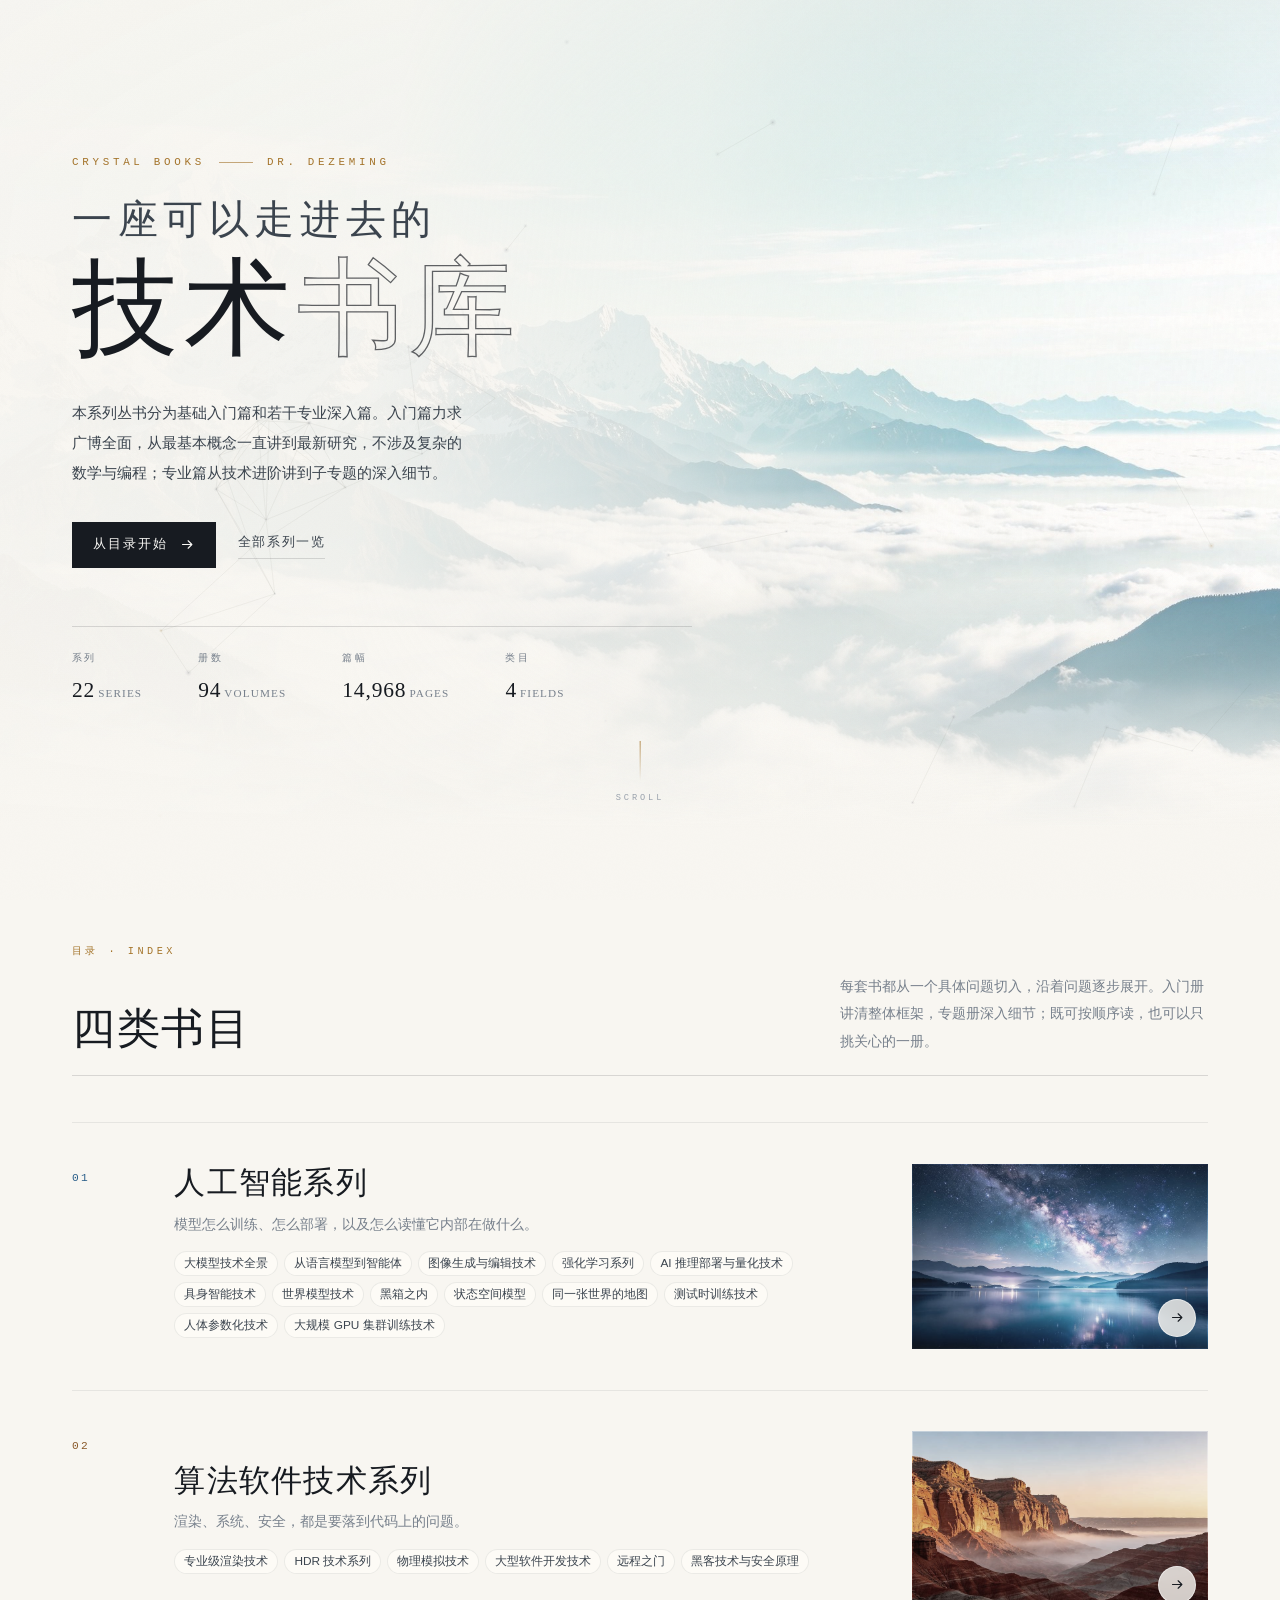
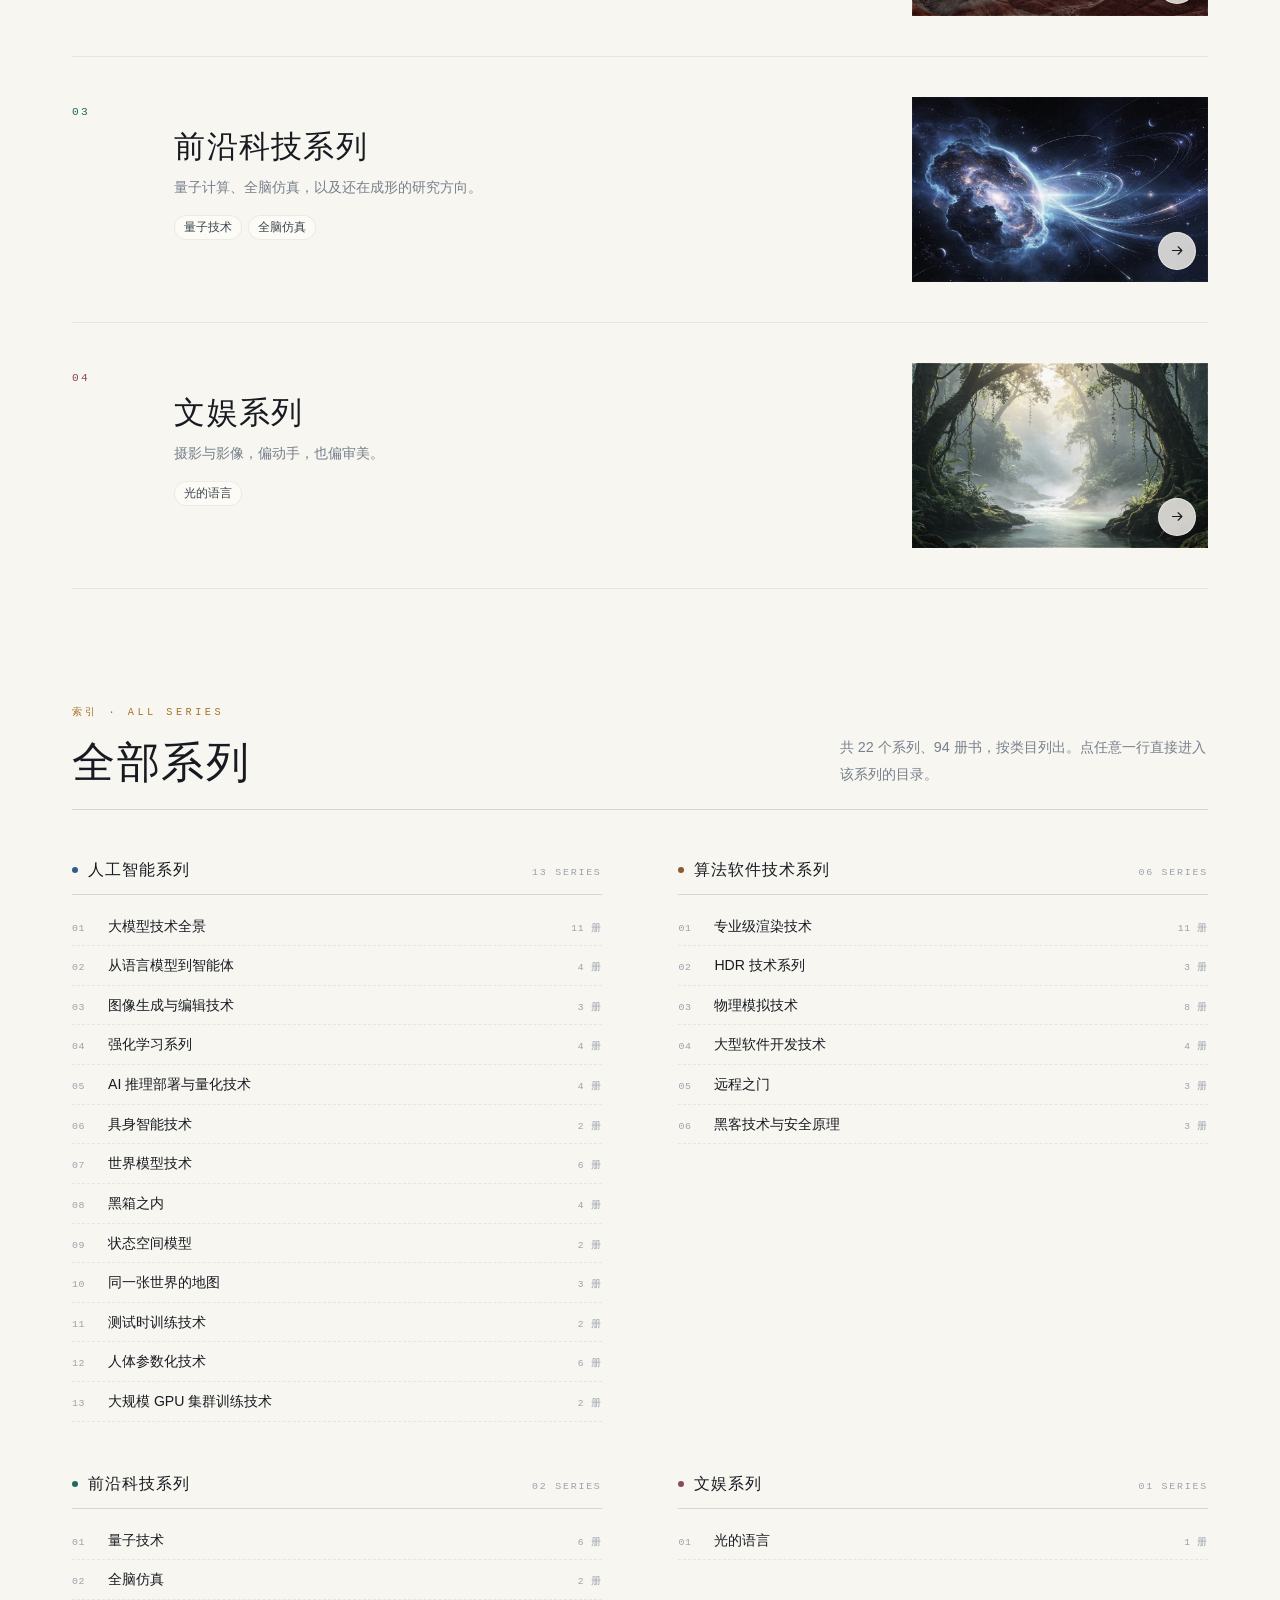
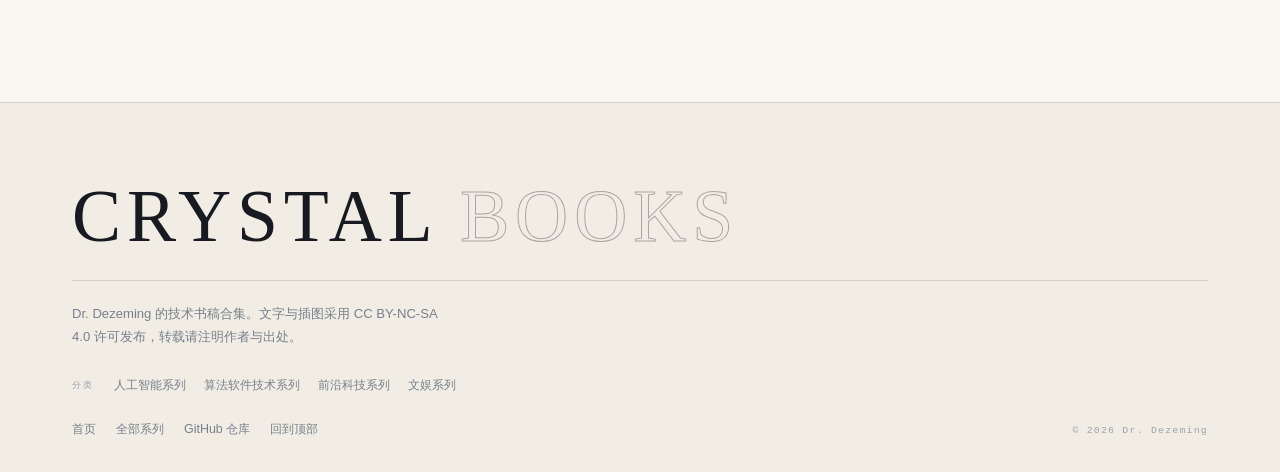
==== commit fb4e6128: "同步书稿最新页数与目录：黑箱之内改用 v1–v4，总页数 9,555 → 14,968" ====
--- a/index.html
+++ b/index.html
@@ -90,7 +90,7 @@
 <script>
 window.PAGE = { mode: "home", cat: "" };
 window.CATEGORIES = [{"id":"ai","name":"人工智能系列","desc":"模型怎么训练、怎么部署，以及怎么读懂它内部在做什么。","color":"#2b5f8a","bg":"assets/bg/04.jpg","wash":0.5},{"id":"software","name":"算法软件技术系列","desc":"渲染、系统、安全，都是要落到代码上的问题。","color":"#8a5a2b","bg":"assets/bg/27.jpg","wash":0.42},{"id":"frontier","name":"前沿科技系列","desc":"量子计算、全脑仿真，以及还在成形的研究方向。","color":"#1f6b63","bg":"assets/bg/03.jpg","wash":0.6},{"id":"culture","name":"文娱系列","desc":"摄影与影像，偏动手，也偏审美。","color":"#8a4a5a","bg":"assets/bg/18.jpg","wash":0.48}];
-window.BOOK_DATA = [{"name":"大模型技术全景","chip":"大模型","subtitle":"从 Transformer 到 Agent 系统的架构、训练与推理","intro":["语言模型在几年里从「会续写」变成了「会推理、会用工具、会干活」。这条路上真正起作用的设计，大多可以从数据和训练目标一路追到推理引擎。","书里从分词、预训练数据和缩放定律讲起，经过注意力改造、专家网络与长上下文，再到对齐、推理部署、多模态、训练系统和可解释性，覆盖一个大模型从训练到上线会经过的主要环节。"],"theme":"#1f3a6e","site":"https://ai-crystal.github.io/LLM/","repo":"https://github.com/ai-crystal/LLM","available":true,"pages":1420,"books":[{"title":"入门篇","one":"大模型是什么，不用公式","pages":172,"chapters":22,"url":"https://ai-crystal.github.io/LLM/#/books/v1-intro/README","available":true},{"title":"基础篇","one":"从预测下一个词到 Transformer","pages":157,"chapters":11,"url":"https://ai-crystal.github.io/LLM/#/books/v2-basics/README","available":true},{"title":"预训练篇","one":"数据、词表与规模","pages":147,"chapters":12,"url":"https://ai-crystal.github.io/LLM/#/books/v3-pretrain/README","available":true},{"title":"架构改造篇","one":"注意力、归一化与专家网络","pages":113,"chapters":10,"url":"https://ai-crystal.github.io/LLM/#/books/v4-architecture/README","available":true},{"title":"对齐篇","one":"从 SFT 到 Agent 后训练","pages":139,"chapters":12,"url":"https://ai-crystal.github.io/LLM/#/books/v5-alignment/README","available":true},{"title":"安全与攻破篇","one":"红队、越狱、投毒与防御","pages":119,"chapters":12,"url":"https://ai-crystal.github.io/LLM/#/books/v6-safety/README","available":true},{"title":"推理与部署篇","one":"引擎、压缩与投机解码","pages":125,"chapters":10,"url":"https://ai-crystal.github.io/LLM/#/books/v7-inference/README","available":true},{"title":"应用与 Agent 系统篇","one":"检索、工具与智能体","pages":124,"chapters":10,"url":"https://ai-crystal.github.io/LLM/#/books/v8-apps/README","available":true},{"title":"多模态与生成篇","one":"视觉、语音与扩散","pages":108,"chapters":9,"url":"https://ai-crystal.github.io/LLM/#/books/v9-multimodal/README","available":true},{"title":"训练系统篇","one":"并行、显存与通信","pages":110,"chapters":8,"url":"https://ai-crystal.github.io/LLM/#/books/v10-systems/README","available":true},{"title":"可解释性与评测篇","one":"看得懂与测得准","pages":106,"chapters":8,"url":"https://ai-crystal.github.io/LLM/#/books/v11-interpret/README","available":true}],"cat":"ai","cat_name":"人工智能系列","bg":"assets/bg/01.jpg","wash":0.49},{"name":"从语言模型到智能体","chip":"智能体","subtitle":"从模型能力、知识检索、工程运行到企业交付","intro":["Agent 做的事，是把模型的下一个词预测接上工具、记忆和环境，让它可以连续完成一件任务。","书里从 ReAct 和工具调用讲起，讲到记忆、上下文工程、代码与 GUI 操作，再到多 Agent 协作、训练、评测、安全和企业项目里的交付。"],"theme":"#a83232","site":"https://ai-crystal.github.io/AI-Agent-Learning/","repo":"https://github.com/ai-crystal/AI-Agent-Learning","available":true,"pages":333,"books":[{"title":"从语言模型到智能体","one":"从预测下一个词到 Agent 工程","pages":187,"chapters":17,"url":"https://ai-crystal.github.io/AI-Agent-Learning/#/books/ai-agent-foundations/README","available":true},{"title":"RAG 与上下文工程","one":"检索、重排序与上下文管理","pages":58,"chapters":10,"url":"https://ai-crystal.github.io/AI-Agent-Learning/#/books/rag-context-rerank/README","available":true},{"title":"Agent 工程化","one":"工具、权限、状态与可靠性","pages":49,"chapters":10,"url":"https://ai-crystal.github.io/AI-Agent-Learning/#/books/agent-engineering/README","available":true},{"title":"Agent 企业实战","one":"企业案例与项目方法","pages":39,"chapters":9,"url":"https://ai-crystal.github.io/AI-Agent-Learning/#/books/agent-enterprise-cases/README","available":true}],"cat":"ai","cat_name":"人工智能系列","bg":"assets/bg/02.jpg","wash":0.35},{"name":"图像生成与编辑技术","chip":"图像生成","subtitle":"从图像与视频生成，到流模型与一步生成，再到编辑","intro":["图像生成要回答的是：怎样从噪声里一步步走出一张图；视频还要多考虑时间；编辑则要在保留原图的同时改对地方。","书里从变分自编码器、对抗网络和扩散模型讲起，再讲流模型、一致性模型与一步生成，最后讲图像和视频编辑里的注意力操作、结构条件与精确反演。"],"theme":"#2f5d8a","site":"https://ai-crystal.github.io/Image-Video-Generation-Editing/","repo":"https://github.com/ai-crystal/Image-Video-Generation-Editing","available":true,"pages":220,"books":[{"title":"入门篇","one":"图像、视频与编辑概览","pages":115,"chapters":25,"url":"https://ai-crystal.github.io/Image-Video-Generation-Editing/#/books/beginner/README","available":true},{"title":"进阶篇","one":"流模型与一步生成","pages":53,"chapters":12,"url":"https://ai-crystal.github.io/Image-Video-Generation-Editing/#/books/advanced/README","available":true},{"title":"深入篇","one":"图像与视频编辑的原理","pages":52,"chapters":12,"url":"https://ai-crystal.github.io/Image-Video-Generation-Editing/#/books/editing/README","available":true}],"cat":"ai","cat_name":"人工智能系列","bg":"assets/bg/03.jpg","wash":0.55},{"name":"强化学习系列","chip":"强化学习","subtitle":"从试错到推理模型","intro":["强化学习处理的是没有标准答案的选择：先做，看结果，再调整。","书里从老虎机、价值函数和策略梯度讲起，经过 DQN、AlphaGo 和 PPO，再讲到 RLHF、DPO、GRPO 与大模型推理，既有推导，也有在游戏里训练一个程序的完整过程。"],"theme":"#1e5c4f","site":"https://ai-crystal.github.io/Reinforcement-Learning/","repo":"https://github.com/ai-crystal/Reinforcement-Learning","available":true,"pages":580,"books":[{"title":"概念篇","one":"从老虎机到推理模型","pages":254,"chapters":21,"url":"https://ai-crystal.github.io/Reinforcement-Learning/#/books/concepts/README","available":true},{"title":"动手篇","one":"在游戏里训练一个会决策的程序","pages":105,"chapters":19,"url":"https://ai-crystal.github.io/Reinforcement-Learning/#/books/hands-on/README","available":true},{"title":"算法篇","one":"从贝尔曼方程到 PPO 与离线强化学习","pages":108,"chapters":20,"url":"https://ai-crystal.github.io/Reinforcement-Learning/#/books/algorithms/README","available":true},{"title":"大模型篇","one":"从人类反馈到推理模型","pages":113,"chapters":19,"url":"https://ai-crystal.github.io/Reinforcement-Learning/#/books/llm-rl/README","available":true}],"cat":"ai","cat_name":"人工智能系列","bg":"assets/bg/04.jpg","wash":0.45},{"name":"AI 推理部署与量化技术","chip":"推理部署","subtitle":"从模型文件到线上服务","intro":["训练好的模型要在别人的机器上稳定跑起来，中间隔着延迟、吞吐、显存和成本。","书里从模型文件和计算图讲起，分别讲 GPU 与算子、数值精度与量化、剪枝与蒸馏，以及批处理、KV cache、编译和服务调度。"],"theme":"#3f6f9f","site":"https://ai-crystal.github.io/AI-Quantification-Deployment/","repo":"https://github.com/ai-crystal/AI-Quantification-Deployment","available":true,"pages":355,"books":[{"title":"入门","one":"从模型文件到线上服务","pages":116,"chapters":28,"url":"https://ai-crystal.github.io/AI-Quantification-Deployment/#/books/intro/README","available":true},{"title":"算力","one":"GPU、CUDA 与算子性能","pages":83,"chapters":14,"url":"https://ai-crystal.github.io/AI-Quantification-Deployment/#/books/compute/README","available":true},{"title":"精度","one":"量化、剪枝与低秩分解","pages":82,"chapters":15,"url":"https://ai-crystal.github.io/AI-Quantification-Deployment/#/books/precision/README","available":true},{"title":"引擎","one":"计算图、编译与推理服务","pages":74,"chapters":14,"url":"https://ai-crystal.github.io/AI-Quantification-Deployment/#/books/engine/README","available":true}],"cat":"ai","cat_name":"人工智能系列","bg":"assets/bg/05.jpg","wash":0.49},{"name":"具身智能技术","chip":"具身智能","subtitle":"机器人怎样从看到做到","intro":["机器人要在毫米和毫秒里完成任务：看见杯子，算出手该怎么伸，避开桌面，抓住，再端起来。","书里用一张 0.8 米高的桌子、一只马克杯和一台六轴桌面臂作例子，从关节、标定、感知和抓取讲起，再到 VLA、强化学习和真实机器人上的失败案例。"],"theme":"#155e75","site":"https://ai-crystal.github.io/Embodied-AI/","repo":"https://github.com/ai-crystal/Embodied-AI","available":true,"pages":361,"books":[{"title":"入门篇","one":"从关节、感知到抓取","pages":156,"chapters":18,"url":"https://ai-crystal.github.io/Embodied-AI/#/books/intro/README","available":true},{"title":"系统篇","one":"从大模型到机器人：感知、学习与行动","pages":205,"chapters":21,"url":"https://ai-crystal.github.io/Embodied-AI/#/books/system/README","available":true}],"cat":"ai","cat_name":"人工智能系列","bg":"assets/bg/06.jpg","wash":0.46},{"name":"世界模型技术","chip":"世界模型","subtitle":"让机器学习世界，然后想象它的下一步","intro":["世界模型要回答的是：机器能不能在动手之前，先把接下来会发生什么在脑子里过一遍。","书里从状态、概率预测和变分推断讲起，经过 Dreamer、MuZero 这类在潜空间里做规划的方法，再到视频生成、JEPA 表征和三维空间智能。每个模型不只讲它怎么工作，也讲它在什么情况下会坏。"],"theme":"#1d4e6f","site":"https://ai-crystal.github.io/World-Model/","repo":"https://github.com/ai-crystal/World-Model","available":true,"pages":478,"books":[{"title":"入门册","one":"机器如何想象未来","pages":73,"chapters":10,"url":"https://ai-crystal.github.io/World-Model/#/books/intro/README","available":true},{"title":"基础册","one":"概率、表示与生成","pages":88,"chapters":10,"url":"https://ai-crystal.github.io/World-Model/#/books/foundations/README","available":true},{"title":"潜在册","one":"在想象中训练与规划","pages":83,"chapters":10,"url":"https://ai-crystal.github.io/World-Model/#/books/latent/README","available":true},{"title":"视频册","one":"生成一个可交互的世界","pages":80,"chapters":10,"url":"https://ai-crystal.github.io/World-Model/#/books/video/README","available":true},{"title":"表征册","one":"JEPA 与自监督世界模型","pages":72,"chapters":9,"url":"https://ai-crystal.github.io/World-Model/#/books/jepa/README","available":true},{"title":"空间册","one":"三维、具身与机器人","pages":82,"chapters":10,"url":"https://ai-crystal.github.io/World-Model/#/books/spatial/README","available":true}],"cat":"ai","cat_name":"人工智能系列","bg":"assets/bg/07.jpg","wash":0.32},{"name":"黑箱之内","chip":"黑箱之内","subtitle":"神经网络可解释性的历史、方法与边界","intro":["一个训练好的神经网络，内部到底在做什么，这是可解释性要回答的问题。","书里从感知机、特征可视化和电路追踪讲起，讲到叠加态、稀疏自编码器和表征几何，最后讨论解释怎么被检验，以及它在审计与安全里的边界。公式只保留理解思路必需的部分。"],"theme":"#2b5f8a","site":"https://ai-crystal.github.io/Interpretable-NN/","repo":"https://github.com/ai-crystal/Interpretable-NN","available":true,"pages":0,"books":[{"title":"打开黑箱","one":"从感知机到单义神经元","pages":0,"chapters":0,"url":"https://ai-crystal.github.io/Interpretable-NN/#/books/01-seeing-the-black-box/README","available":true},{"title":"特征、电路与叠加","one":"网络里的特征、特征之间的运算，以及它们为什么纠缠","pages":0,"chapters":0,"url":"https://ai-crystal.github.io/Interpretable-NN/#/books/02-features-circuits/README","available":true},{"title":"表征的几何","one":"从隐藏层的空间结构里读出模型对世界的理解","pages":0,"chapters":0,"url":"https://ai-crystal.github.io/Interpretable-NN/#/books/03-geometry-of-representation/README","available":true},{"title":"解释的边界","one":"解释怎么被检验，又怎么用在审计与安全上","pages":0,"chapters":0,"url":"https://ai-crystal.github.io/Interpretable-NN/#/books/04-limits-of-explanation/README","available":true}],"cat":"ai","cat_name":"人工智能系列","bg":"assets/bg/08.jpg","wash":0.42},{"name":"状态空间模型","chip":"状态空间","subtitle":"从故事与直觉，到理论、算法与实现","intro":["序列建模的核心问题只有一个：怎样用有限的存储记住任意长的历史。","书里按时间顺序讲 HiPPO、LSSL、S4、S5、Mamba、Mamba-2 和 Mamba-3：上一代卡在哪，这一代换了什么问法，代价落在哪。"],"theme":"#2f5d8a","site":"https://ai-crystal.github.io/Mamba/","repo":"https://github.com/ai-crystal/Mamba","available":true,"pages":404,"books":[{"title":"入门版","one":"故事与直觉","pages":41,"chapters":14,"url":"https://ai-crystal.github.io/Mamba/#/books/intro/README","available":true},{"title":"专业版","one":"理论、算法与实现","pages":363,"chapters":35,"url":"https://ai-crystal.github.io/Mamba/#/books/pro/README","available":true}],"cat":"ai","cat_name":"人工智能系列","bg":"assets/bg/09.jpg","wash":0.29},{"name":"同一张世界的地图","chip":"JEPA","subtitle":"从语言模型到 JEPA","intro":["语言模型把整个互联网读了一遍，仍然说不清一个杯子放在桌沿时会不会掉下去。它缺的不是参数，而是关于世界的那份表征。","书里从输入法联想和语言模型的边界讲起，经过联合嵌入预测、塌缩与 SIGReg、I-JEPA 与 V-JEPA 的训练配方，最后落到柏拉图表征定理、证明骨架和它的适用边界。"],"theme":"#14507a","site":"https://ai-crystal.github.io/JEPA-World-Knowledge-Model/","repo":"https://github.com/ai-crystal/JEPA-World-Knowledge-Model","available":true,"pages":235,"books":[{"title":"入门篇","one":"从语言模型到 JEPA 的第一课","pages":74,"chapters":13,"url":"https://ai-crystal.github.io/JEPA-World-Knowledge-Model/#/books/basics/README","available":true},{"title":"进阶篇","one":"联合嵌入预测的训练与工程","pages":83,"chapters":12,"url":"https://ai-crystal.github.io/JEPA-World-Knowledge-Model/#/books/practice/README","available":true},{"title":"专业篇","one":"柏拉图表征定理与它的边界","pages":78,"chapters":8,"url":"https://ai-crystal.github.io/JEPA-World-Knowledge-Model/#/books/theory/README","available":true}],"cat":"ai","cat_name":"人工智能系列","bg":"assets/bg/10.jpg","wash":0.33},{"name":"测试时训练技术","chip":"测试时训练技术","subtitle":"模型部署之后，还能不能继续学","intro":["模型训练完成、部署上线之后，遇到没见过的输入、又没有标签可用，能不能靠输入本身继续调整自己。","书里沿着视觉里的测试时自适应、序列建模里的 TTT 层、大模型推理阶段的自我改进三条线展开，讲清目标函数、梯度近似、崩溃成因和评测协议。"],"theme":"#2e6bb0","site":"https://ai-crystal.github.io/Test-Time-Training/","repo":"https://github.com/ai-crystal/Test-Time-Training","available":true,"pages":389,"books":[{"title":"入门篇","one":"从分布漂移讲到测试时学习，把几条路线分清楚","pages":178,"chapters":11,"url":"https://ai-crystal.github.io/Test-Time-Training/#/books/beginner/README","available":true},{"title":"精通篇","one":"目标函数、稳定性与工程实现","pages":211,"chapters":12,"url":"https://ai-crystal.github.io/Test-Time-Training/#/books/mastery/README","available":true}],"cat":"ai","cat_name":"人工智能系列","bg":"assets/bg/11.jpg","wash":0.34},{"name":"人体参数化技术","chip":"人体参数化","subtitle":"用几十个参数，描述一个高维的人","intro":["用一个低维参数描述一个高维的人，是人脸、人体和动物建模共同的基础。","书里从 PCA、SVD、李群与蒙皮讲起，讲到 SMPL 与它的家族、从图像重建人体、人脸与人手模型，最后是动物模型以及扩散模型带来的新做法。"],"theme":"#b45309","site":"https://ai-crystal.github.io/Human-body-Param/","repo":"https://github.com/ai-crystal/Human-body-Param","available":true,"pages":377,"books":[{"title":"入门册","one":"用几十个参数描述一个人","pages":63,"chapters":8,"url":"https://ai-crystal.github.io/Human-body-Param/#/books/intro/README","available":true},{"title":"数学册","one":"数学与几何","pages":99,"chapters":7,"url":"https://ai-crystal.github.io/Human-body-Param/#/books/math/README","available":true},{"title":"人体册","one":"人体与参数化模型","pages":52,"chapters":4,"url":"https://ai-crystal.github.io/Human-body-Param/#/books/body/README","available":true},{"title":"重建册","one":"从图像到人体","pages":45,"chapters":5,"url":"https://ai-crystal.github.io/Human-body-Param/#/books/recon/README","available":true},{"title":"脸手册","one":"人脸与人手","pages":69,"chapters":7,"url":"https://ai-crystal.github.io/Human-body-Param/#/books/face-hand/README","available":true},{"title":"前沿册","one":"动物模型与前沿","pages":49,"chapters":5,"url":"https://ai-crystal.github.io/Human-body-Param/#/books/frontier/README","available":true}],"cat":"ai","cat_name":"人工智能系列","bg":"assets/bg/12.jpg","wash":0.26},{"name":"大规模 GPU 集群训练技术","chip":"GPU 集群","subtitle":"从一张卡到一万张卡","intro":["一张 H100 有 80 GB 显存，一个 4050 亿参数的模型光权重就要 810 GB，于是训练被拆到几千张卡上。","书里把显存怎么分、模型怎么切、梯度怎么汇总、网络怎么摆，以及坏了怎么恢复、慢了怎么定位，都落到具体的字节数、微秒数和故障模式上。"],"theme":"#2f5d8a","site":"https://ai-crystal.github.io/GPU-Cluster-Training/","repo":"https://github.com/ai-crystal/GPU-Cluster-Training","available":true,"pages":334,"books":[{"title":"入门篇","one":"从一张卡到一万张卡","pages":98,"chapters":15,"url":"https://ai-crystal.github.io/GPU-Cluster-Training/#/books/intro/README","available":true},{"title":"专业篇","one":"算力、通信与稳定性","pages":236,"chapters":28,"url":"https://ai-crystal.github.io/GPU-Cluster-Training/#/books/pro/README","available":true}],"cat":"ai","cat_name":"人工智能系列","bg":"assets/bg/13.jpg","wash":0.24},{"name":"专业级渲染技术","chip":"渲染","subtitle":"材质、光学与几何的渲染实现","intro":["一个材质为什么长成那个公式，公式里的每一项在物理上对应什么，换到另一种材料上哪些假设会碎掉。","书里从 Fresnel、微表面、能量补偿和分层采样这些共同基础讲起，再分别讲布料、毛发、次表面散射、光谱、各向异性金属、体素、波动光学、蓄水池重采样，以及符号距离场和电磁场。"],"theme":"#b5651d","site":"https://ai-crystal.github.io/Rendering-Technique/","repo":"https://github.com/ai-crystal/Rendering-Technique","available":true,"pages":1065,"books":[{"title":"材质渲染的骨架","one":"微表面、Fresnel、能量补偿、分层与采样","pages":77,"chapters":14,"url":"https://ai-crystal.github.io/Rendering-Technique/#/books/beginner/README","available":true},{"title":"布料渲染","one":"纤维散射、纱线模型、sheen 与薄织物透射","pages":79,"chapters":12,"url":"https://ai-crystal.github.io/Rendering-Technique/#/books/cloth/README","available":true},{"title":"毛发渲染","one":"Marschner 模型、双散射、远距离 LOD 与采样","pages":64,"chapters":10,"url":"https://ai-crystal.github.io/Rendering-Technique/#/books/hair/README","available":true},{"title":"次表面散射与 BSSRDF","one":"辐射传输、扩散近似、偶极子、随机游走","pages":112,"chapters":22,"url":"https://ai-crystal.github.io/Rendering-Technique/#/books/sss/README","available":true},{"title":"光谱渲染","one":"光子与相干、上采样、神经基底、色散与荧光","pages":126,"chapters":20,"url":"https://ai-crystal.github.io/Rendering-Technique/#/books/spectral/README","available":true},{"title":"各向异性金属","one":"复折射率、各向异性 GGX、拉丝与氧化层","pages":59,"chapters":9,"url":"https://ai-crystal.github.io/Rendering-Technique/#/books/aniso-metal/README","available":true},{"title":"体素渲染","one":"稀疏体素、体素化、锥追踪与体素光照","pages":58,"chapters":9,"url":"https://ai-crystal.github.io/Rendering-Technique/#/books/voxel/README","available":true},{"title":"波动光学渲染","one":"衍射、薄膜干涉、结构色与偏振","pages":71,"chapters":10,"url":"https://ai-crystal.github.io/Rendering-Technique/#/books/wave-optics/README","available":true},{"title":"基于储蓄池的渲染","one":"MIS、带权蓄水池、RIS、ReSTIR 与 GRIS","pages":94,"chapters":15,"url":"https://ai-crystal.github.io/Rendering-Technique/#/books/reservoir/README","available":true},{"title":"符号距离场与渲染","one":"从距离函数到光线步进与全局光照","pages":95,"chapters":18,"url":"https://ai-crystal.github.io/Rendering-Technique/#/books/sdf/README","available":true},{"title":"从初高中物理到麦克斯韦方程组","one":"一步一步推出电磁场","pages":230,"chapters":28,"url":"https://ai-crystal.github.io/Rendering-Technique/#/books/physics/README","available":true}],"cat":"software","cat_name":"算法软件技术系列","bg":"assets/bg/14.jpg","wash":0.24},{"name":"HDR 技术系列","chip":"HDR","subtitle":"从像素到眼睛，再到色彩科学与工程实现","intro":["HDR 牵涉显示、内容、色彩和接口几个环节，任何一个环节没对上，画面就会不对。","书里从 SDR 的来历、亮度和色域讲起，讲到 PQ 与 HLG、HDR10 与杜比视界、面板与背光、接口与元数据，再往色彩测量、色貌模型和色域映射里走。"],"theme":"#1f5e8c","site":"https://ai-crystal.github.io/HDR-Learning/","repo":"https://github.com/ai-crystal/HDR-Learning","available":true,"pages":316,"books":[{"title":"入门篇","one":"HDR 超详解：从像素到眼睛的完整指南","pages":214,"chapters":20,"url":"https://ai-crystal.github.io/HDR-Learning/#/books/beginner/README","available":true},{"title":"色彩科学篇","one":"从颜色测量到色貌与色域映射","pages":52,"chapters":6,"url":"https://ai-crystal.github.io/HDR-Learning/#/books/color-science/README","available":true},{"title":"HDR 技术篇","one":"传递函数、元数据、映射与显示","pages":50,"chapters":6,"url":"https://ai-crystal.github.io/HDR-Learning/#/books/hdr-tech/README","available":true}],"cat":"software","cat_name":"算法软件技术系列","bg":"assets/bg/15.jpg","wash":0.3},{"name":"物理模拟技术","chip":"物理模拟","subtitle":"把连续的世界切成计算机算得动的块","intro":["旗子被风吹起、墙塌下来、组织受压回弹，背后是同一件事：把物理定律离散化，在有限的时间里算出来。","书里从向量、旋转、积分和线性求解讲起，分别处理刚体、布料、流体、颗粒与雪，再讲到 GPU 上的数据布局、稀疏网格和可微物理。每类方法都讲它为什么长成这样、在什么地方会失效。"],"theme":"#1d4e5f","site":"https://ai-crystal.github.io/Physics-Simulation/","repo":"https://github.com/ai-crystal/Physics-Simulation","available":true,"pages":838,"books":[{"title":"入门篇","one":"从抛物线到可微世界","pages":109,"chapters":12,"url":"https://ai-crystal.github.io/Physics-Simulation/#/books/intro/README","available":true},{"title":"数学基础","one":"描述运动与变形的语言","pages":117,"chapters":12,"url":"https://ai-crystal.github.io/Physics-Simulation/#/books/math/README","available":true},{"title":"刚体与碰撞","one":"让物体撞在一起","pages":102,"chapters":12,"url":"https://ai-crystal.github.io/Physics-Simulation/#/books/rigid/README","available":true},{"title":"柔体、布料与断裂","one":"会皱、会断、会回弹","pages":109,"chapters":12,"url":"https://ai-crystal.github.io/Physics-Simulation/#/books/deform/README","available":true},{"title":"流体、烟火与水面","one":"把连续介质装进格子","pages":110,"chapters":13,"url":"https://ai-crystal.github.io/Physics-Simulation/#/books/fluid/README","available":true},{"title":"颗粒、雪与物质点法","one":"沙、雪、泡沫与岩浆","pages":96,"chapters":11,"url":"https://ai-crystal.github.io/Physics-Simulation/#/books/particle/README","available":true},{"title":"高性能实现与 GPU 并行","one":"一帧十六毫秒的预算","pages":92,"chapters":11,"url":"https://ai-crystal.github.io/Physics-Simulation/#/books/gpu/README","available":true},{"title":"可微物理与神经模拟","one":"让梯度穿过时间","pages":103,"chapters":12,"url":"https://ai-crystal.github.io/Physics-Simulation/#/books/diff/README","available":true}],"cat":"software","cat_name":"算法软件技术系列","bg":"assets/bg/16.jpg","wash":0.34},{"name":"大型软件开发技术","chip":"大型软件","subtitle":"从二十行 C++ 代码到一个可交付的插件系统","intro":["一段二十行的 C++ 程序，怎样长成能加载插件、能隔离故障、能打包更新的系统。","书里从拆函数、装插件和定契约讲起，往下是命名冲突、故障隔离、进程边界、组件模板、灰度发布，最后是二十三种设计模式。"],"theme":"#1f3a5f","site":"https://ai-crystal.github.io/Large-scale-software-Introduction/","repo":"https://github.com/ai-crystal/Large-scale-software-Introduction","available":true,"pages":434,"books":[{"title":"入门篇","one":"用 C++ 从二十行代码到一个插件系统","pages":142,"chapters":12,"url":"https://ai-crystal.github.io/Large-scale-software-Introduction/#/books/vol1-basics/README","available":true},{"title":"架构篇","one":"可扩展系统的内核、契约与协作机制","pages":73,"chapters":11,"url":"https://ai-crystal.github.io/Large-scale-software-Introduction/#/books/vol2-architecture/README","available":true},{"title":"工程篇","one":"组件模板、分发生态与稳定运行","pages":67,"chapters":11,"url":"https://ai-crystal.github.io/Large-scale-software-Introduction/#/books/vol3-engineering/README","available":true},{"title":"模式篇","one":"二十三种可复用的解法","pages":152,"chapters":23,"url":"https://ai-crystal.github.io/Large-scale-software-Introduction/#/books/vol4-patterns/README","available":true}],"cat":"software","cat_name":"算法软件技术系列","bg":"assets/bg/17.jpg","wash":0.4},{"name":"远程之门","chip":"远程之门","subtitle":"远程操作的技术细节","intro":["从一条 ssh 登录到几百 TB 的对象存储，再到把程序做成别人能用的服务。","书里从地址、端口、域名和 ssh 讲起，经过堡垒机、对象存储、隧道和长任务，再拆开 SSH 的线格式、密钥交换、签名与证书链。"],"theme":"#1f5e8c","site":"https://ai-crystal.github.io/Remote-operation-technology/","repo":"https://github.com/ai-crystal/Remote-operation-technology","available":true,"pages":301,"books":[{"title":"入门册","one":"远程操作入门","pages":119,"chapters":23,"url":"https://ai-crystal.github.io/Remote-operation-technology/#/books/beginner/README","available":true},{"title":"进阶册","one":"远程操作的技术细节","pages":151,"chapters":18,"url":"https://ai-crystal.github.io/Remote-operation-technology/#/books/intermediate/README","available":true},{"title":"深入册","one":"协议、密码学与实现细节","pages":31,"chapters":6,"url":"https://ai-crystal.github.io/Remote-operation-technology/#/books/deep/README","available":true}],"cat":"software","cat_name":"算法软件技术系列","bg":"assets/bg/18.jpg","wash":0.43},{"name":"黑客技术与安全原理","chip":"黑客","subtitle":"一套讲攻防原理的中文技术书","intro":["入侵往往不是攻破哪一道密码，而是让一台只会照做指令的机器执行了一段原本不属于它的指令。","书里从 1971 年第一只会自我复制的程序讲到今天的勒索产业，从晶体管、内存和系统调用讲到栈溢出、中间人攻击与供应链投毒，再落到虚拟机靶场里的侦察、验证、利用、提权和应急响应。"],"theme":"#0f5c5c","site":"https://ai-crystal.github.io/Hacker-Techniques/","repo":"https://github.com/ai-crystal/Hacker-Techniques","available":true,"pages":538,"books":[{"title":"入门篇","one":"从病毒史到今天的攻防","pages":199,"chapters":24,"url":"https://ai-crystal.github.io/Hacker-Techniques/#/books/beginner/README","available":true},{"title":"理论篇","one":"漏洞、内存与协议的深层结构","pages":147,"chapters":16,"url":"https://ai-crystal.github.io/Hacker-Techniques/#/books/theory/README","available":true},{"title":"实战篇","one":"从靶场到真实对抗","pages":192,"chapters":18,"url":"https://ai-crystal.github.io/Hacker-Techniques/#/books/practice/README","available":true}],"cat":"software","cat_name":"算法软件技术系列","bg":"assets/bg/19.jpg","wash":0.21},{"name":"量子技术","chip":"量子","subtitle":"从黑体辐射到量子芯片","intro":["量子技术不只是量子计算。它还涉及通信、精密测量、器件和纠错。","书里从黑体辐射、双缝和单光子讲起，经过量子比特、量子门与算法，再到超导、离子、原子、光子这些硬件平台，以及纠错、通信和量子网络。"],"theme":"#103257","site":"https://ai-crystal.github.io/Quantum-Technology/","repo":"https://github.com/ai-crystal/Quantum-Technology","available":true,"pages":308,"books":[{"title":"量子技术入门","one":"从黑体辐射到量子芯片","pages":50,"chapters":18,"url":"https://ai-crystal.github.io/Quantum-Technology/#/books/intro/README","available":true},{"title":"量子力学与实验基础","one":"从双缝到单光子","pages":74,"chapters":20,"url":"https://ai-crystal.github.io/Quantum-Technology/#/books/foundations/README","available":true},{"title":"量子计算与算法","one":"从量子比特到因式分解","pages":48,"chapters":19,"url":"https://ai-crystal.github.io/Quantum-Technology/#/books/computing/README","available":true},{"title":"量子器件与硬件平台","one":"超导、离子、原子与光子","pages":55,"chapters":19,"url":"https://ai-crystal.github.io/Quantum-Technology/#/books/devices/README","available":true},{"title":"量子纠错与容错","one":"从重复码到表面码","pages":33,"chapters":15,"url":"https://ai-crystal.github.io/Quantum-Technology/#/books/qec/README","available":true},{"title":"量子通信与量子网络","one":"从 BB84 到量子互联网","pages":48,"chapters":15,"url":"https://ai-crystal.github.io/Quantum-Technology/#/books/network/README","available":true}],"cat":"frontier","cat_name":"前沿科技系列","bg":"assets/bg/20.jpg","wash":0.19},{"name":"全脑仿真","chip":"全脑仿真","subtitle":"从果蝇大脑到数字心智","intro":["2024 年，一只成年果蝇的完整大脑被逐突触地测绘出来，约 13.9 万个神经元、5000 万个连接。有人把这套接线图接到计算模型上，让它在虚拟身体里走动、理毛、靠近食物。","书里从神经元、神经信号和成像技术讲起，经过连接组学的历史与现状，再讨论怎样把一张接线图变成可求解的方程、怎样评估仿真是否可信。"],"theme":"#2f5d72","site":"https://ai-crystal.github.io/Brain-Connectivity-Simulation/","repo":"https://github.com/ai-crystal/Brain-Connectivity-Simulation","available":true,"pages":269,"books":[{"title":"从神经元到果蝇大脑","one":"从一只果蝇的脑讲起，把全脑仿真的来龙去脉说清楚","pages":143,"chapters":13,"url":"https://ai-crystal.github.io/Brain-Connectivity-Simulation/#/books/intro/README","available":true},{"title":"连接组、动力学与仿真","one":"把接线图写成方程，再把方程跑起来","pages":126,"chapters":12,"url":"https://ai-crystal.github.io/Brain-Connectivity-Simulation/#/books/theory/README","available":true}],"cat":"frontier","cat_name":"前沿科技系列","bg":"assets/bg/21.jpg","wash":0.25},{"name":"光的语言","chip":"摄影","subtitle":"摄影技术系统教程","intro":["摄影从光进入相机开始。光圈、快门、感光度决定曝光，镜头和焦距决定视角，光线、色彩和构图决定画面最后的样子。","书里依次讲对焦、测光、镜头、白平衡、构图、闪光和后期，再落到人像、风光、街头、静物这些具体题材，最后是器材选择与色彩管理。"],"theme":"#23507a","site":"https://dezeming.github.io/photography-book/","repo":"","available":false,"pages":0,"books":[{"title":"光的语言","one":"摄影技术系统教程","pages":0,"chapters":20,"url":"","available":false}],"cat":"culture","cat_name":"文娱系列","bg":"assets/bg/22.jpg","wash":0.49}];
+window.BOOK_DATA = [{"name":"大模型技术全景","chip":"大模型","subtitle":"从 Transformer 到 Agent 系统的架构、训练与推理","intro":["语言模型在几年里从「会续写」变成了「会推理、会用工具、会干活」。这条路上真正起作用的设计，大多可以从数据和训练目标一路追到推理引擎。","书里从分词、预训练数据和缩放定律讲起，经过注意力改造、专家网络与长上下文，再到对齐、推理部署、多模态、训练系统和可解释性，覆盖一个大模型从训练到上线会经过的主要环节。"],"theme":"#1f3a6e","site":"https://ai-crystal.github.io/LLM/","repo":"https://github.com/ai-crystal/LLM","available":true,"pages":2281,"books":[{"title":"入门篇","one":"大模型是什么，不用公式","pages":243,"chapters":22,"url":"https://ai-crystal.github.io/LLM/#/books/v1-intro/README","available":true},{"title":"基础篇","one":"从预测下一个词到 Transformer","pages":232,"chapters":11,"url":"https://ai-crystal.github.io/LLM/#/books/v2-basics/README","available":true},{"title":"预训练篇","one":"数据、词表与规模","pages":220,"chapters":12,"url":"https://ai-crystal.github.io/LLM/#/books/v3-pretrain/README","available":true},{"title":"架构改造篇","one":"注意力、归一化与专家网络","pages":200,"chapters":10,"url":"https://ai-crystal.github.io/LLM/#/books/v4-architecture/README","available":true},{"title":"对齐篇","one":"从 SFT 到 Agent 后训练","pages":212,"chapters":12,"url":"https://ai-crystal.github.io/LLM/#/books/v5-alignment/README","available":true},{"title":"安全与攻破篇","one":"红队、越狱、投毒与防御","pages":201,"chapters":12,"url":"https://ai-crystal.github.io/LLM/#/books/v6-safety/README","available":true},{"title":"推理与部署篇","one":"引擎、压缩与投机解码","pages":202,"chapters":10,"url":"https://ai-crystal.github.io/LLM/#/books/v7-inference/README","available":true},{"title":"应用与 Agent 系统篇","one":"检索、工具与智能体","pages":200,"chapters":10,"url":"https://ai-crystal.github.io/LLM/#/books/v8-apps/README","available":true},{"title":"多模态与生成篇","one":"视觉、语音与扩散","pages":191,"chapters":9,"url":"https://ai-crystal.github.io/LLM/#/books/v9-multimodal/README","available":true},{"title":"训练系统篇","one":"并行、显存与通信","pages":190,"chapters":8,"url":"https://ai-crystal.github.io/LLM/#/books/v10-systems/README","available":true},{"title":"可解释性与评测篇","one":"看得懂与测得准","pages":190,"chapters":8,"url":"https://ai-crystal.github.io/LLM/#/books/v11-interpret/README","available":true}],"cat":"ai","cat_name":"人工智能系列","bg":"assets/bg/01.jpg","wash":0.49},{"name":"从语言模型到智能体","chip":"智能体","subtitle":"从模型能力、知识检索、工程运行到企业交付","intro":["Agent 做的事，是把模型的下一个词预测接上工具、记忆和环境，让它可以连续完成一件任务。","书里从 ReAct 和工具调用讲起，讲到记忆、上下文工程、代码与 GUI 操作，再到多 Agent 协作、训练、评测、安全和企业项目里的交付。"],"theme":"#a83232","site":"https://ai-crystal.github.io/AI-Agent-Learning/","repo":"https://github.com/ai-crystal/AI-Agent-Learning","available":true,"pages":461,"books":[{"title":"从语言模型到智能体","one":"从预测下一个词到 Agent 工程","pages":192,"chapters":17,"url":"https://ai-crystal.github.io/AI-Agent-Learning/#/books/ai-agent-foundations/README","available":true},{"title":"RAG 与上下文工程","one":"检索、重排序与上下文管理","pages":92,"chapters":11,"url":"https://ai-crystal.github.io/AI-Agent-Learning/#/books/rag-context-rerank/README","available":true},{"title":"Agent 工程化","one":"工具、权限、状态与可靠性","pages":92,"chapters":11,"url":"https://ai-crystal.github.io/AI-Agent-Learning/#/books/agent-engineering/README","available":true},{"title":"Agent 企业实战","one":"企业案例与项目方法","pages":85,"chapters":11,"url":"https://ai-crystal.github.io/AI-Agent-Learning/#/books/agent-enterprise-cases/README","available":true}],"cat":"ai","cat_name":"人工智能系列","bg":"assets/bg/02.jpg","wash":0.35},{"name":"图像生成与编辑技术","chip":"图像生成","subtitle":"从图像与视频生成，到流模型与一步生成，再到编辑","intro":["图像生成要回答的是：怎样从噪声里一步步走出一张图；视频还要多考虑时间；编辑则要在保留原图的同时改对地方。","书里从变分自编码器、对抗网络和扩散模型讲起，再讲流模型、一致性模型与一步生成，最后讲图像和视频编辑里的注意力操作、结构条件与精确反演。"],"theme":"#2f5d8a","site":"https://ai-crystal.github.io/Image-Video-Generation-Editing/","repo":"https://github.com/ai-crystal/Image-Video-Generation-Editing","available":true,"pages":721,"books":[{"title":"入门篇","one":"图像、视频与编辑概览","pages":366,"chapters":25,"url":"https://ai-crystal.github.io/Image-Video-Generation-Editing/#/books/beginner/README","available":true},{"title":"进阶篇","one":"流模型与一步生成","pages":171,"chapters":12,"url":"https://ai-crystal.github.io/Image-Video-Generation-Editing/#/books/advanced/README","available":true},{"title":"深入篇","one":"图像与视频编辑的原理","pages":184,"chapters":12,"url":"https://ai-crystal.github.io/Image-Video-Generation-Editing/#/books/editing/README","available":true}],"cat":"ai","cat_name":"人工智能系列","bg":"assets/bg/03.jpg","wash":0.55},{"name":"强化学习系列","chip":"强化学习","subtitle":"从试错到推理模型","intro":["强化学习处理的是没有标准答案的选择：先做，看结果，再调整。","书里从老虎机、价值函数和策略梯度讲起，经过 DQN、AlphaGo 和 PPO，再讲到 RLHF、DPO、GRPO 与大模型推理，既有推导，也有在游戏里训练一个程序的完整过程。"],"theme":"#1e5c4f","site":"https://ai-crystal.github.io/Reinforcement-Learning/","repo":"https://github.com/ai-crystal/Reinforcement-Learning","available":true,"pages":1174,"books":[{"title":"概念篇","one":"从老虎机到推理模型","pages":377,"chapters":21,"url":"https://ai-crystal.github.io/Reinforcement-Learning/#/books/concepts/README","available":true},{"title":"动手篇","one":"在游戏里训练一个会决策的程序","pages":280,"chapters":19,"url":"https://ai-crystal.github.io/Reinforcement-Learning/#/books/hands-on/README","available":true},{"title":"算法篇","one":"从贝尔曼方程到 PPO 与离线强化学习","pages":271,"chapters":20,"url":"https://ai-crystal.github.io/Reinforcement-Learning/#/books/algorithms/README","available":true},{"title":"大模型篇","one":"从人类反馈到推理模型","pages":246,"chapters":19,"url":"https://ai-crystal.github.io/Reinforcement-Learning/#/books/llm-rl/README","available":true}],"cat":"ai","cat_name":"人工智能系列","bg":"assets/bg/04.jpg","wash":0.45},{"name":"AI 推理部署与量化技术","chip":"推理部署","subtitle":"从模型文件到线上服务","intro":["训练好的模型要在别人的机器上稳定跑起来，中间隔着延迟、吞吐、显存和成本。","书里从模型文件和计算图讲起，分别讲 GPU 与算子、数值精度与量化、剪枝与蒸馏，以及批处理、KV cache、编译和服务调度。"],"theme":"#3f6f9f","site":"https://ai-crystal.github.io/AI-Quantification-Deployment/","repo":"https://github.com/ai-crystal/AI-Quantification-Deployment","available":true,"pages":436,"books":[{"title":"入门","one":"从模型文件到线上服务","pages":158,"chapters":28,"url":"https://ai-crystal.github.io/AI-Quantification-Deployment/#/books/intro/README","available":true},{"title":"算力","one":"GPU、CUDA 与算子性能","pages":94,"chapters":14,"url":"https://ai-crystal.github.io/AI-Quantification-Deployment/#/books/compute/README","available":true},{"title":"精度","one":"量化、剪枝与低秩分解","pages":96,"chapters":15,"url":"https://ai-crystal.github.io/AI-Quantification-Deployment/#/books/precision/README","available":true},{"title":"引擎","one":"计算图、编译与推理服务","pages":88,"chapters":14,"url":"https://ai-crystal.github.io/AI-Quantification-Deployment/#/books/engine/README","available":true}],"cat":"ai","cat_name":"人工智能系列","bg":"assets/bg/05.jpg","wash":0.49},{"name":"具身智能技术","chip":"具身智能","subtitle":"机器人怎样从看到做到","intro":["机器人要在毫米和毫秒里完成任务：看见杯子，算出手该怎么伸，避开桌面，抓住，再端起来。","书里用一张 0.8 米高的桌子、一只马克杯和一台六轴桌面臂作例子，从关节、标定、感知和抓取讲起，再到 VLA、强化学习和真实机器人上的失败案例。"],"theme":"#155e75","site":"https://ai-crystal.github.io/Embodied-AI/","repo":"https://github.com/ai-crystal/Embodied-AI","available":true,"pages":478,"books":[{"title":"入门篇","one":"从关节、感知到抓取","pages":200,"chapters":18,"url":"https://ai-crystal.github.io/Embodied-AI/#/books/intro/README","available":true},{"title":"系统篇","one":"从大模型到机器人：感知、学习与行动","pages":278,"chapters":21,"url":"https://ai-crystal.github.io/Embodied-AI/#/books/system/README","available":true}],"cat":"ai","cat_name":"人工智能系列","bg":"assets/bg/06.jpg","wash":0.46},{"name":"世界模型技术","chip":"世界模型","subtitle":"让机器学习世界，然后想象它的下一步","intro":["世界模型要回答的是：机器能不能在动手之前，先把接下来会发生什么在脑子里过一遍。","书里从状态、概率预测和变分推断讲起，经过 Dreamer、MuZero 这类在潜空间里做规划的方法，再到视频生成、JEPA 表征和三维空间智能。每个模型不只讲它怎么工作，也讲它在什么情况下会坏。"],"theme":"#1d4e6f","site":"https://ai-crystal.github.io/World-Model/","repo":"https://github.com/ai-crystal/World-Model","available":true,"pages":843,"books":[{"title":"入门册","one":"机器如何想象未来","pages":139,"chapters":10,"url":"https://ai-crystal.github.io/World-Model/#/books/intro/README","available":true},{"title":"基础册","one":"概率、表示与生成","pages":146,"chapters":10,"url":"https://ai-crystal.github.io/World-Model/#/books/foundations/README","available":true},{"title":"潜在册","one":"在想象中训练与规划","pages":147,"chapters":10,"url":"https://ai-crystal.github.io/World-Model/#/books/latent/README","available":true},{"title":"视频册","one":"生成一个可交互的世界","pages":139,"chapters":10,"url":"https://ai-crystal.github.io/World-Model/#/books/video/README","available":true},{"title":"表征册","one":"JEPA 与自监督世界模型","pages":127,"chapters":9,"url":"https://ai-crystal.github.io/World-Model/#/books/jepa/README","available":true},{"title":"空间册","one":"三维、具身与机器人","pages":145,"chapters":10,"url":"https://ai-crystal.github.io/World-Model/#/books/spatial/README","available":true}],"cat":"ai","cat_name":"人工智能系列","bg":"assets/bg/07.jpg","wash":0.32},{"name":"黑箱之内","chip":"黑箱之内","subtitle":"神经网络可解释性的历史、方法与边界","intro":["一个训练好的神经网络，内部到底在做什么，这是可解释性要回答的问题。","书里从感知机、特征可视化和电路追踪讲起，讲到叠加态、稀疏自编码器和表征几何，最后讨论解释怎么被检验，以及它在审计与安全里的边界。公式只保留理解思路必需的部分。"],"theme":"#2b5f8a","site":"https://ai-crystal.github.io/Interpretable-NN/","repo":"https://github.com/ai-crystal/Interpretable-NN","available":true,"pages":532,"books":[{"title":"打开黑箱","one":"从感知机到单义神经元","pages":181,"chapters":19,"url":"https://ai-crystal.github.io/Interpretable-NN/#/books/v1-seeing-the-black-box/README","available":true},{"title":"特征、电路与叠加","one":"网络里的特征、特征之间的运算，以及它们为什么纠缠","pages":127,"chapters":13,"url":"https://ai-crystal.github.io/Interpretable-NN/#/books/v2-features-circuits/README","available":true},{"title":"表征的几何","one":"从隐藏层的空间结构里读出模型对世界的理解","pages":119,"chapters":11,"url":"https://ai-crystal.github.io/Interpretable-NN/#/books/v3-geometry-of-representation/README","available":true},{"title":"解释的边界","one":"解释怎么被检验，又怎么用在审计与安全上","pages":105,"chapters":11,"url":"https://ai-crystal.github.io/Interpretable-NN/#/books/v4-limits-of-explanation/README","available":true}],"cat":"ai","cat_name":"人工智能系列","bg":"assets/bg/08.jpg","wash":0.42},{"name":"状态空间模型","chip":"状态空间","subtitle":"从故事与直觉，到理论、算法与实现","intro":["序列建模的核心问题只有一个：怎样用有限的存储记住任意长的历史。","书里按时间顺序讲 HiPPO、LSSL、S4、S5、Mamba、Mamba-2 和 Mamba-3：上一代卡在哪，这一代换了什么问法，代价落在哪。"],"theme":"#2f5d8a","site":"https://ai-crystal.github.io/Mamba/","repo":"https://github.com/ai-crystal/Mamba","available":true,"pages":630,"books":[{"title":"入门版","one":"故事与直觉","pages":91,"chapters":14,"url":"https://ai-crystal.github.io/Mamba/#/books/intro/README","available":true},{"title":"专业版","one":"理论、算法与实现","pages":539,"chapters":35,"url":"https://ai-crystal.github.io/Mamba/#/books/pro/README","available":true}],"cat":"ai","cat_name":"人工智能系列","bg":"assets/bg/09.jpg","wash":0.29},{"name":"同一张世界的地图","chip":"JEPA","subtitle":"从语言模型到 JEPA","intro":["语言模型把整个互联网读了一遍，仍然说不清一个杯子放在桌沿时会不会掉下去。它缺的不是参数，而是关于世界的那份表征。","书里从输入法联想和语言模型的边界讲起，经过联合嵌入预测、塌缩与 SIGReg、I-JEPA 与 V-JEPA 的训练配方，最后落到柏拉图表征定理、证明骨架和它的适用边界。"],"theme":"#14507a","site":"https://ai-crystal.github.io/JEPA-World-Knowledge-Model/","repo":"https://github.com/ai-crystal/JEPA-World-Knowledge-Model","available":true,"pages":416,"books":[{"title":"入门篇","one":"从语言模型到 JEPA 的第一课","pages":147,"chapters":13,"url":"https://ai-crystal.github.io/JEPA-World-Knowledge-Model/#/books/basics/README","available":true},{"title":"进阶篇","one":"联合嵌入预测的训练与工程","pages":141,"chapters":12,"url":"https://ai-crystal.github.io/JEPA-World-Knowledge-Model/#/books/practice/README","available":true},{"title":"专业篇","one":"柏拉图表征定理与它的边界","pages":128,"chapters":11,"url":"https://ai-crystal.github.io/JEPA-World-Knowledge-Model/#/books/theory/README","available":true}],"cat":"ai","cat_name":"人工智能系列","bg":"assets/bg/10.jpg","wash":0.33},{"name":"测试时训练技术","chip":"测试时训练技术","subtitle":"模型部署之后，还能不能继续学","intro":["模型训练完成、部署上线之后，遇到没见过的输入、又没有标签可用，能不能靠输入本身继续调整自己。","书里沿着视觉里的测试时自适应、序列建模里的 TTT 层、大模型推理阶段的自我改进三条线展开，讲清目标函数、梯度近似、崩溃成因和评测协议。"],"theme":"#2e6bb0","site":"https://ai-crystal.github.io/Test-Time-Training/","repo":"https://github.com/ai-crystal/Test-Time-Training","available":true,"pages":389,"books":[{"title":"入门篇","one":"从分布漂移讲到测试时学习，把几条路线分清楚","pages":178,"chapters":11,"url":"https://ai-crystal.github.io/Test-Time-Training/#/books/beginner/README","available":true},{"title":"精通篇","one":"目标函数、稳定性与工程实现","pages":211,"chapters":12,"url":"https://ai-crystal.github.io/Test-Time-Training/#/books/mastery/README","available":true}],"cat":"ai","cat_name":"人工智能系列","bg":"assets/bg/11.jpg","wash":0.34},{"name":"人体参数化技术","chip":"人体参数化","subtitle":"用几十个参数，描述一个高维的人","intro":["用一个低维参数描述一个高维的人，是人脸、人体和动物建模共同的基础。","书里从 PCA、SVD、李群与蒙皮讲起，讲到 SMPL 与它的家族、从图像重建人体、人脸与人手模型，最后是动物模型以及扩散模型带来的新做法。"],"theme":"#b45309","site":"https://ai-crystal.github.io/Human-body-Param/","repo":"https://github.com/ai-crystal/Human-body-Param","available":true,"pages":595,"books":[{"title":"入门册","one":"用几十个参数描述一个人","pages":81,"chapters":8,"url":"https://ai-crystal.github.io/Human-body-Param/#/books/intro/README","available":true},{"title":"数学册","one":"数学与几何","pages":142,"chapters":7,"url":"https://ai-crystal.github.io/Human-body-Param/#/books/math/README","available":true},{"title":"人体册","one":"人体与参数化模型","pages":94,"chapters":4,"url":"https://ai-crystal.github.io/Human-body-Param/#/books/body/README","available":true},{"title":"重建册","one":"从图像到人体","pages":83,"chapters":5,"url":"https://ai-crystal.github.io/Human-body-Param/#/books/recon/README","available":true},{"title":"脸手册","one":"人脸与人手","pages":109,"chapters":7,"url":"https://ai-crystal.github.io/Human-body-Param/#/books/face-hand/README","available":true},{"title":"前沿册","one":"动物模型与前沿","pages":86,"chapters":5,"url":"https://ai-crystal.github.io/Human-body-Param/#/books/frontier/README","available":true}],"cat":"ai","cat_name":"人工智能系列","bg":"assets/bg/12.jpg","wash":0.26},{"name":"大规模 GPU 集群训练技术","chip":"GPU 集群","subtitle":"从一张卡到一万张卡","intro":["一张 H100 有 80 GB 显存，一个 4050 亿参数的模型光权重就要 810 GB，于是训练被拆到几千张卡上。","书里把显存怎么分、模型怎么切、梯度怎么汇总、网络怎么摆，以及坏了怎么恢复、慢了怎么定位，都落到具体的字节数、微秒数和故障模式上。"],"theme":"#2f5d8a","site":"https://ai-crystal.github.io/GPU-Cluster-Training/","repo":"https://github.com/ai-crystal/GPU-Cluster-Training","available":true,"pages":515,"books":[{"title":"入门篇","one":"从一张卡到一万张卡","pages":156,"chapters":15,"url":"https://ai-crystal.github.io/GPU-Cluster-Training/#/books/intro/README","available":true},{"title":"专业篇","one":"算力、通信与稳定性","pages":359,"chapters":28,"url":"https://ai-crystal.github.io/GPU-Cluster-Training/#/books/pro/README","available":true}],"cat":"ai","cat_name":"人工智能系列","bg":"assets/bg/13.jpg","wash":0.24},{"name":"专业级渲染技术","chip":"渲染","subtitle":"材质、光学与几何的渲染实现","intro":["一个材质为什么长成那个公式，公式里的每一项在物理上对应什么，换到另一种材料上哪些假设会碎掉。","书里从 Fresnel、微表面、能量补偿和分层采样这些共同基础讲起，再分别讲布料、毛发、次表面散射、光谱、各向异性金属、体素、波动光学、蓄水池重采样，以及符号距离场和电磁场。"],"theme":"#b5651d","site":"https://ai-crystal.github.io/Rendering-Technique/","repo":"https://github.com/ai-crystal/Rendering-Technique","available":true,"pages":1065,"books":[{"title":"材质渲染的骨架","one":"微表面、Fresnel、能量补偿、分层与采样","pages":77,"chapters":14,"url":"https://ai-crystal.github.io/Rendering-Technique/#/books/beginner/README","available":true},{"title":"布料渲染","one":"纤维散射、纱线模型、sheen 与薄织物透射","pages":79,"chapters":12,"url":"https://ai-crystal.github.io/Rendering-Technique/#/books/cloth/README","available":true},{"title":"毛发渲染","one":"Marschner 模型、双散射、远距离 LOD 与采样","pages":64,"chapters":10,"url":"https://ai-crystal.github.io/Rendering-Technique/#/books/hair/README","available":true},{"title":"次表面散射与 BSSRDF","one":"辐射传输、扩散近似、偶极子、随机游走","pages":112,"chapters":22,"url":"https://ai-crystal.github.io/Rendering-Technique/#/books/sss/README","available":true},{"title":"光谱渲染","one":"光子与相干、上采样、神经基底、色散与荧光","pages":126,"chapters":20,"url":"https://ai-crystal.github.io/Rendering-Technique/#/books/spectral/README","available":true},{"title":"各向异性金属","one":"复折射率、各向异性 GGX、拉丝与氧化层","pages":59,"chapters":9,"url":"https://ai-crystal.github.io/Rendering-Technique/#/books/aniso-metal/README","available":true},{"title":"体素渲染","one":"稀疏体素、体素化、锥追踪与体素光照","pages":58,"chapters":9,"url":"https://ai-crystal.github.io/Rendering-Technique/#/books/voxel/README","available":true},{"title":"波动光学渲染","one":"衍射、薄膜干涉、结构色与偏振","pages":71,"chapters":10,"url":"https://ai-crystal.github.io/Rendering-Technique/#/books/wave-optics/README","available":true},{"title":"基于储蓄池的渲染","one":"MIS、带权蓄水池、RIS、ReSTIR 与 GRIS","pages":94,"chapters":15,"url":"https://ai-crystal.github.io/Rendering-Technique/#/books/reservoir/README","available":true},{"title":"符号距离场与渲染","one":"从距离函数到光线步进与全局光照","pages":95,"chapters":18,"url":"https://ai-crystal.github.io/Rendering-Technique/#/books/sdf/README","available":true},{"title":"从初高中物理到麦克斯韦方程组","one":"一步一步推出电磁场","pages":230,"chapters":28,"url":"https://ai-crystal.github.io/Rendering-Technique/#/books/physics/README","available":true}],"cat":"software","cat_name":"算法软件技术系列","bg":"assets/bg/14.jpg","wash":0.24},{"name":"HDR 技术系列","chip":"HDR","subtitle":"从像素到眼睛，再到色彩科学与工程实现","intro":["HDR 牵涉显示、内容、色彩和接口几个环节，任何一个环节没对上，画面就会不对。","书里从 SDR 的来历、亮度和色域讲起，讲到 PQ 与 HLG、HDR10 与杜比视界、面板与背光、接口与元数据，再往色彩测量、色貌模型和色域映射里走。"],"theme":"#1f5e8c","site":"https://ai-crystal.github.io/HDR-Learning/","repo":"https://github.com/ai-crystal/HDR-Learning","available":true,"pages":652,"books":[{"title":"入门篇","one":"HDR 超详解：从像素到眼睛的完整指南","pages":214,"chapters":20,"url":"https://ai-crystal.github.io/HDR-Learning/#/books/beginner/README","available":true},{"title":"色彩科学篇","one":"从颜色测量到色貌与色域映射","pages":214,"chapters":12,"url":"https://ai-crystal.github.io/HDR-Learning/#/books/color-science/README","available":true},{"title":"HDR 技术篇","one":"传递函数、元数据、映射与显示","pages":224,"chapters":12,"url":"https://ai-crystal.github.io/HDR-Learning/#/books/hdr-tech/README","available":true}],"cat":"software","cat_name":"算法软件技术系列","bg":"assets/bg/15.jpg","wash":0.3},{"name":"物理模拟技术","chip":"物理模拟","subtitle":"把连续的世界切成计算机算得动的块","intro":["旗子被风吹起、墙塌下来、组织受压回弹，背后是同一件事：把物理定律离散化，在有限的时间里算出来。","书里从向量、旋转、积分和线性求解讲起，分别处理刚体、布料、流体、颗粒与雪，再讲到 GPU 上的数据布局、稀疏网格和可微物理。每类方法都讲它为什么长成这样、在什么地方会失效。"],"theme":"#1d4e5f","site":"https://ai-crystal.github.io/Physics-Simulation/","repo":"https://github.com/ai-crystal/Physics-Simulation","available":true,"pages":1024,"books":[{"title":"入门篇","one":"从抛物线到可微世界","pages":109,"chapters":12,"url":"https://ai-crystal.github.io/Physics-Simulation/#/books/intro/README","available":true},{"title":"数学基础","one":"描述运动与变形的语言","pages":117,"chapters":12,"url":"https://ai-crystal.github.io/Physics-Simulation/#/books/math/README","available":true},{"title":"刚体与碰撞","one":"让物体撞在一起","pages":137,"chapters":12,"url":"https://ai-crystal.github.io/Physics-Simulation/#/books/rigid/README","available":true},{"title":"柔体、布料与断裂","one":"会皱、会断、会回弹","pages":152,"chapters":12,"url":"https://ai-crystal.github.io/Physics-Simulation/#/books/deform/README","available":true},{"title":"流体、烟火与水面","one":"把连续介质装进格子","pages":110,"chapters":13,"url":"https://ai-crystal.github.io/Physics-Simulation/#/books/fluid/README","available":true},{"title":"颗粒、雪与物质点法","one":"沙、雪、泡沫与岩浆","pages":132,"chapters":11,"url":"https://ai-crystal.github.io/Physics-Simulation/#/books/particle/README","available":true},{"title":"高性能实现与 GPU 并行","one":"一帧十六毫秒的预算","pages":122,"chapters":11,"url":"https://ai-crystal.github.io/Physics-Simulation/#/books/gpu/README","available":true},{"title":"可微物理与神经模拟","one":"让梯度穿过时间","pages":145,"chapters":12,"url":"https://ai-crystal.github.io/Physics-Simulation/#/books/diff/README","available":true}],"cat":"software","cat_name":"算法软件技术系列","bg":"assets/bg/16.jpg","wash":0.34},{"name":"大型软件开发技术","chip":"大型软件","subtitle":"从二十行 C++ 代码到一个可交付的插件系统","intro":["一段二十行的 C++ 程序，怎样长成能加载插件、能隔离故障、能打包更新的系统。","书里从拆函数、装插件和定契约讲起，往下是命名冲突、故障隔离、进程边界、组件模板、灰度发布，最后是二十三种设计模式。"],"theme":"#1f3a5f","site":"https://ai-crystal.github.io/Large-scale-software-Introduction/","repo":"https://github.com/ai-crystal/Large-scale-software-Introduction","available":true,"pages":672,"books":[{"title":"入门篇","one":"用 C++ 从二十行代码到一个插件系统","pages":142,"chapters":12,"url":"https://ai-crystal.github.io/Large-scale-software-Introduction/#/books/vol1-basics/README","available":true},{"title":"架构篇","one":"可扩展系统的内核、契约与协作机制","pages":147,"chapters":11,"url":"https://ai-crystal.github.io/Large-scale-software-Introduction/#/books/vol2-architecture/README","available":true},{"title":"工程篇","one":"组件模板、分发生态与稳定运行","pages":145,"chapters":11,"url":"https://ai-crystal.github.io/Large-scale-software-Introduction/#/books/vol3-engineering/README","available":true},{"title":"模式篇","one":"二十三种可复用的解法","pages":238,"chapters":23,"url":"https://ai-crystal.github.io/Large-scale-software-Introduction/#/books/vol4-patterns/README","available":true}],"cat":"software","cat_name":"算法软件技术系列","bg":"assets/bg/17.jpg","wash":0.4},{"name":"远程之门","chip":"远程之门","subtitle":"远程操作的技术细节","intro":["从一条 ssh 登录到几百 TB 的对象存储，再到把程序做成别人能用的服务。","书里从地址、端口、域名和 ssh 讲起，经过堡垒机、对象存储、隧道和长任务，再拆开 SSH 的线格式、密钥交换、签名与证书链。"],"theme":"#1f5e8c","site":"https://ai-crystal.github.io/Remote-operation-technology/","repo":"https://github.com/ai-crystal/Remote-operation-technology","available":true,"pages":378,"books":[{"title":"入门册","one":"远程操作入门","pages":119,"chapters":23,"url":"https://ai-crystal.github.io/Remote-operation-technology/#/books/beginner/README","available":true},{"title":"进阶册","one":"远程操作的技术细节","pages":200,"chapters":18,"url":"https://ai-crystal.github.io/Remote-operation-technology/#/books/intermediate/README","available":true},{"title":"深入册","one":"协议、密码学与实现细节","pages":59,"chapters":6,"url":"https://ai-crystal.github.io/Remote-operation-technology/#/books/deep/README","available":true}],"cat":"software","cat_name":"算法软件技术系列","bg":"assets/bg/18.jpg","wash":0.43},{"name":"黑客技术与安全原理","chip":"黑客","subtitle":"一套讲攻防原理的中文技术书","intro":["入侵往往不是攻破哪一道密码，而是让一台只会照做指令的机器执行了一段原本不属于它的指令。","书里从 1971 年第一只会自我复制的程序讲到今天的勒索产业，从晶体管、内存和系统调用讲到栈溢出、中间人攻击与供应链投毒，再落到虚拟机靶场里的侦察、验证、利用、提权和应急响应。"],"theme":"#0f5c5c","site":"https://ai-crystal.github.io/Hacker-Techniques/","repo":"https://github.com/ai-crystal/Hacker-Techniques","available":true,"pages":800,"books":[{"title":"入门篇","one":"从病毒史到今天的攻防","pages":325,"chapters":30,"url":"https://ai-crystal.github.io/Hacker-Techniques/#/books/beginner/README","available":true},{"title":"理论篇","one":"漏洞、内存与协议的深层结构","pages":236,"chapters":22,"url":"https://ai-crystal.github.io/Hacker-Techniques/#/books/theory/README","available":true},{"title":"实战篇","one":"从靶场到真实对抗","pages":239,"chapters":24,"url":"https://ai-crystal.github.io/Hacker-Techniques/#/books/practice/README","available":true}],"cat":"software","cat_name":"算法软件技术系列","bg":"assets/bg/19.jpg","wash":0.21},{"name":"量子技术","chip":"量子","subtitle":"从黑体辐射到量子芯片","intro":["量子技术不只是量子计算。它还涉及通信、精密测量、器件和纠错。","书里从黑体辐射、双缝和单光子讲起，经过量子比特、量子门与算法，再到超导、离子、原子、光子这些硬件平台，以及纠错、通信和量子网络。"],"theme":"#103257","site":"https://ai-crystal.github.io/Quantum-Technology/","repo":"https://github.com/ai-crystal/Quantum-Technology","available":true,"pages":533,"books":[{"title":"量子技术入门","one":"从黑体辐射到量子芯片","pages":71,"chapters":18,"url":"https://ai-crystal.github.io/Quantum-Technology/#/books/intro/README","available":true},{"title":"量子力学与实验基础","one":"从双缝到单光子","pages":106,"chapters":20,"url":"https://ai-crystal.github.io/Quantum-Technology/#/books/foundations/README","available":true},{"title":"量子计算与算法","one":"从量子比特到因式分解","pages":102,"chapters":19,"url":"https://ai-crystal.github.io/Quantum-Technology/#/books/computing/README","available":true},{"title":"量子器件与硬件平台","one":"超导、离子、原子与光子","pages":96,"chapters":19,"url":"https://ai-crystal.github.io/Quantum-Technology/#/books/devices/README","available":true},{"title":"量子纠错与容错","one":"从重复码到表面码","pages":81,"chapters":15,"url":"https://ai-crystal.github.io/Quantum-Technology/#/books/qec/README","available":true},{"title":"量子通信与量子网络","one":"从 BB84 到量子互联网","pages":77,"chapters":15,"url":"https://ai-crystal.github.io/Quantum-Technology/#/books/network/README","available":true}],"cat":"frontier","cat_name":"前沿科技系列","bg":"assets/bg/20.jpg","wash":0.19},{"name":"全脑仿真","chip":"全脑仿真","subtitle":"从果蝇大脑到数字心智","intro":["2024 年，一只成年果蝇的完整大脑被逐突触地测绘出来，约 13.9 万个神经元、5000 万个连接。有人把这套接线图接到计算模型上，让它在虚拟身体里走动、理毛、靠近食物。","书里从神经元、神经信号和成像技术讲起，经过连接组学的历史与现状，再讨论怎样把一张接线图变成可求解的方程、怎样评估仿真是否可信。"],"theme":"#2f5d72","site":"https://ai-crystal.github.io/Brain-Connectivity-Simulation/","repo":"https://github.com/ai-crystal/Brain-Connectivity-Simulation","available":true,"pages":269,"books":[{"title":"从神经元到果蝇大脑","one":"从一只果蝇的脑讲起，把全脑仿真的来龙去脉说清楚","pages":143,"chapters":13,"url":"https://ai-crystal.github.io/Brain-Connectivity-Simulation/#/books/intro/README","available":true},{"title":"连接组、动力学与仿真","one":"把接线图写成方程，再把方程跑起来","pages":126,"chapters":12,"url":"https://ai-crystal.github.io/Brain-Connectivity-Simulation/#/books/theory/README","available":true}],"cat":"frontier","cat_name":"前沿科技系列","bg":"assets/bg/21.jpg","wash":0.25},{"name":"光的语言","chip":"摄影","subtitle":"摄影技术系统教程","intro":["摄影从光进入相机开始。光圈、快门、感光度决定曝光，镜头和焦距决定视角，光线、色彩和构图决定画面最后的样子。","书里依次讲对焦、测光、镜头、白平衡、构图、闪光和后期，再落到人像、风光、街头、静物这些具体题材，最后是器材选择与色彩管理。"],"theme":"#23507a","site":"https://dezeming.github.io/photography-book/","repo":"","available":false,"pages":104,"books":[{"title":"光的语言","one":"摄影技术系统教程","pages":104,"chapters":20,"url":"","available":false}],"cat":"culture","cat_name":"文娱系列","bg":"assets/bg/22.jpg","wash":0.49}];
 </script>
 <script src="assets/site.js"></script>
 <script src="assets/fx.js" defer></script>
